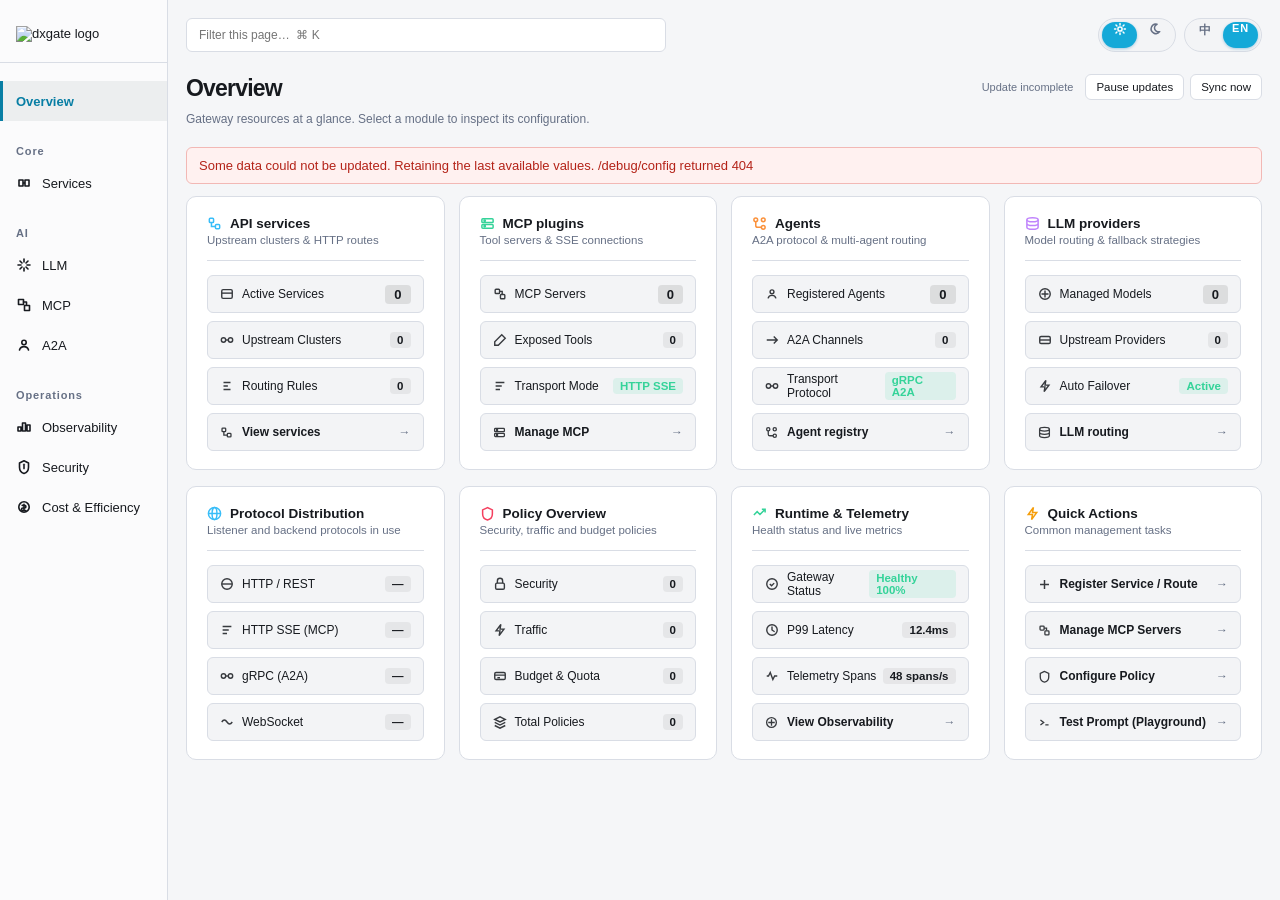
==== ui/ui.html @ 70e85d6b "Refactor the core functional design" ====
<!doctype html>
<html lang="en">
<head>
  <meta charset="utf-8">
  <meta name="viewport" content="width=device-width, initial-scale=1">
  <link rel="icon" href="/assets/dxgate-mark.svg" type="image/svg+xml">
  <title>dxgate</title>
  <script>
    document.documentElement.dataset.theme = localStorage.getItem('dxgate-theme') || 'light';
    document.documentElement.lang = localStorage.getItem('dxgate-lang') || 'en';
  </script>
  <style>
    :root, [data-theme="light"] {
      --ink: #171a1f;
      --muted: #667085;
      --line: #d9dde5;
      --page: #f5f6f8;
      --nav: #fbfbfc;
      --panel: #ffffff;
      --soft: #f3f4f6;
      --active: #eceeef;
      --accent: #111418;
      --input: #ffffff;
      --danger: #b42318;
      --danger-bg: #fff1f0;
      --danger-line: #f2b8b5;
      --radius: 8px;
      color-scheme: light;
    }
    [data-theme="dark"] {
      --ink: #e8eaed;
      --muted: #9aa3b2;
      --line: #2e3440;
      --page: #12151a;
      --nav: #171a1f;
      --panel: #1a1e24;
      --soft: #22262e;
      --active: #262b33;
      --accent: #e8eaed;
      --input: #1a1e24;
      --danger: #f2b8b5;
      --danger-bg: #3a1f1e;
      --danger-line: #6b3330;
      color-scheme: dark;
    }
    * { box-sizing: border-box; }
    html, body {
      margin: 0;
      min-height: 100vh;
      background: var(--page);
      color: var(--ink);
      overflow-x: hidden;
      letter-spacing: 0;
      font-family: ui-sans-serif, "Aptos", "Segoe UI", "PingFang SC", sans-serif;
    }
    button, input, select { font: inherit; color: inherit; }
    select {
      margin-left: 8px;
      padding: 6px 8px;
      border: 1px solid var(--line);
      border-radius: var(--radius);
      background: var(--input);
    }
    .muted { color: var(--muted); font-size: 12px; margin-left: 12px; }
    .shell {
      display: grid;
      grid-template-columns: 192px minmax(0, 1fr);
      min-height: 100vh;
    }
    .nav {
      border-right: 1px solid var(--line);
      background: var(--nav);
      padding: 18px 0;
      position: sticky;
      top: 0;
      height: 100vh;
    }
    .brand {
      display: flex;
      align-items: center;
      justify-content: flex-start;
      padding: 14px 16px 20px;
      border-bottom: 1px solid var(--line);
      margin-bottom: 18px;
    }
    .brand-logo {
      display: block;
      width: 142px;
      max-width: 100%;
      height: auto;
    }
    .nav-group { margin-top: 16px; }
    .nav-label {
      padding: 8px 16px 6px;
      color: var(--muted);
      font-size: 11px;
      font-weight: 650;
      letter-spacing: .08em;
    }
    .nav button {
      width: 100%;
      height: 40px;
      border: 0;
      border-radius: 0;
      background: transparent;
      display: flex;
      align-items: center;
      gap: 10px;
      color: var(--ink);
      cursor: pointer;
      padding: 0 16px;
      margin: 0;
      text-align: left;
      font-size: 13px;
    }
    .nav button:hover { background: var(--soft); }
    .nav button.active {
      background: var(--active);
      font-weight: 650;
      box-shadow: inset 3px 0 0 var(--accent);
    }
    .nav-icon {
      width: 16px;
      height: 16px;
      flex: 0 0 16px;
      stroke: currentColor;
      fill: none;
      stroke-width: 1.6;
      stroke-linecap: round;
      stroke-linejoin: round;
    }
    main { padding: 18px 22px 30px; min-width: 0; }
    .topbar {
      display: flex;
      align-items: center;
      gap: 10px;
      margin-bottom: 16px;
    }
    .search {
      flex: 1;
      min-width: 0;
      height: 36px;
      border: 1px solid var(--line);
      border-radius: 6px;
      background: var(--input);
      padding: 0 12px;
    }
    .search:focus { outline: 2px solid color-mix(in srgb, var(--accent) 25%, transparent); }
    .tools { display: flex; gap: 10px; flex: 0 0 auto; }
    .switch {
      --brand: #14a9d8;
      position: relative;
      display: grid;
      grid-template-columns: 1fr 1fr;
      width: 78px;
      height: 34px;
      padding: 3px;
      border: 1px solid var(--line);
      border-radius: 999px;
      background: var(--soft);
      cursor: pointer;
    }
    .switch:focus-visible { outline: 2px solid var(--brand); outline-offset: 2px; }
    .switch-knob {
      position: absolute;
      top: 3px;
      left: 3px;
      width: calc(50% - 3px);
      height: calc(100% - 6px);
      border-radius: 999px;
      background: var(--brand);
      box-shadow: 0 1px 3px rgba(13, 130, 188, .35);
      transition: transform .22s cubic-bezier(.2, .8, .2, 1);
    }
    .switch[data-on="dark"] .switch-knob,
    .switch[data-on="en"] .switch-knob { transform: translateX(100%); }
    .switch-opt {
      position: relative;
      z-index: 1;
      display: flex;
      align-items: center;
      justify-content: center;
      color: var(--muted);
      font-size: 12px;
      font-weight: 720;
      letter-spacing: .02em;
      user-select: none;
    }
    .switch[data-on="light"] .switch-opt[data-side="light"],
    .switch[data-on="dark"] .switch-opt[data-side="dark"],
    .switch[data-on="zh"] .switch-opt[data-side="zh"],
    .switch[data-on="en"] .switch-opt[data-side="en"] { color: #fff; }
    .switch-opt svg {
      width: 14px;
      height: 14px;
      stroke: currentColor;
      fill: none;
      stroke-width: 1.7;
      stroke-linecap: round;
      stroke-linejoin: round;
    }
    .lang-switch .switch-opt:first-of-type {
      font-family: "Songti SC", "STSong", "Noto Serif SC", serif;
      font-size: 13px;
    }
    .lang-switch .switch-opt:last-of-type {
      font-family: "Avenir Next Condensed", "DIN Alternate", "Arial Narrow", sans-serif;
      font-size: 11px;
      letter-spacing: .08em;
    }
    h1 {
      font-size: 22px;
      margin: 0 0 16px;
      font-weight: 760;
    }
    .grid {
      display: grid;
      grid-template-columns: repeat(4, minmax(140px, 1fr));
      gap: 10px;
    }
    .metric {
      background: var(--panel);
      border: 1px solid var(--line);
      border-radius: var(--radius);
      padding: 13px 14px;
      min-height: 86px;
    }
    .metric span { color: var(--muted); font-size: 12px; }
    .metric strong { display: block; font-size: 27px; margin-top: 8px; }

    /* Overview Dashboard Styles (Unified Enterprise Architecture) */
    .overview-subtitle {
      color: var(--muted);
      font-size: 13px;
      margin: -8px 0 16px 0;
      font-weight: 500;
      letter-spacing: 0.01em;
    }
    .overview-kpi-grid,
    .overview-bottom-grid {
      display: grid;
      grid-template-columns: repeat(4, 1fr);
      gap: 14px;
      margin-bottom: 16px;
      align-items: stretch;
    }
    .ov-kpi-card,
    .ov-panel-card {
      background: var(--panel);
      border: 1px solid var(--line);
      border-radius: 10px;
      padding: 18px 20px;
      display: flex;
      flex-direction: column;
      min-height: 258px;
      height: 100%;
      box-sizing: border-box;
      transition: border-color 0.15s ease;
    }
    .ov-kpi-card:hover,
    .ov-panel-card:hover {
      border-color: rgba(128, 128, 128, 0.35);
    }
    .ov-panel-head {
      margin-bottom: 14px;
      padding-bottom: 12px;
      border-bottom: 1px solid var(--line);
      min-height: 46px;
      display: flex;
      flex-direction: column;
      justify-content: center;
      box-sizing: border-box;
    }
    .ov-panel-title-row {
      display: flex;
      align-items: center;
      gap: 8px;
      font-size: 13.5px;
      font-weight: 700;
      color: var(--ink);
    }
    .ov-panel-title-row .ov-icon {
      flex-shrink: 0;
    }
    .ov-panel-title-row .ov-icon.blue { color: #38bdf8; }
    .ov-panel-title-row .ov-icon.green { color: #34d399; }
    .ov-panel-title-row .ov-icon.orange { color: #fb923c; }
    .ov-panel-title-row .ov-icon.purple { color: #c084fc; }
    .ov-panel-title-row .ov-icon.red { color: #f43f5e; }
    .ov-panel-title-row .ov-icon.yellow { color: #f59e0b; }
    .ov-panel-sub {
      font-size: 11.5px;
      color: var(--muted);
      margin-top: 3px;
      line-height: 1.2;
    }
    .ov-item-list,
    .ov-action-btn-stack {
      display: flex;
      flex-direction: column;
      gap: 8px;
      flex: 1;
      justify-content: flex-start;
    }
    .ov-list-item {
      height: 38px;
      min-height: 38px;
      padding: 0 12px;
      border-radius: 6px;
      background: var(--soft);
      border: 1px solid var(--line);
      display: flex;
      align-items: center;
      justify-content: space-between;
      font-size: 12px;
      box-sizing: border-box;
    }
    .ov-list-item-left {
      display: flex;
      align-items: center;
      gap: 8px;
      color: var(--ink);
      font-weight: 500;
    }
    .ov-list-item-left svg {
      opacity: 0.85;
      flex-shrink: 0;
    }
    .ov-item-badge {
      font-size: 11.5px;
      font-weight: 650;
      color: var(--ink);
      background: rgba(128, 128, 128, 0.12);
      padding: 2px 7px;
      border-radius: 4px;
      font-family: var(--mono);
    }
    .ov-item-badge.highlight {
      font-size: 13px;
      font-weight: 750;
      background: rgba(128, 128, 128, 0.2);
      padding: 2px 9px;
    }
    .ov-item-badge.success {
      color: #34d399;
      background: rgba(52, 211, 153, 0.12);
    }
    .ov-action-btn {
      height: 38px;
      min-height: 38px;
      padding: 0 12px;
      border-radius: 6px;
      background: var(--soft);
      border: 1px solid var(--line);
      display: flex;
      align-items: center;
      justify-content: space-between;
      color: var(--ink);
      font-size: 12px;
      font-weight: 550;
      cursor: pointer;
      transition: all 0.15s ease;
      text-align: left;
      width: 100%;
      box-sizing: border-box;
    }
    .ov-action-btn:hover {
      background: var(--nav);
      border-color: rgba(128, 128, 128, 0.35);
    }
    .ov-action-btn-left {
      display: flex;
      align-items: center;
      gap: 9px;
    }
    .ov-action-btn svg {
      flex-shrink: 0;
      opacity: 0.85;
    }
    .ov-action-btn .ov-arrow {
      color: var(--muted);
      transition: transform 0.15s ease, color 0.15s ease;
    }
    .ov-action-btn:hover .ov-arrow {
      color: var(--ink);
      transform: translateX(2px);
    }
    .panel {
      margin-top: 12px;
      overflow: hidden;
      background: var(--panel);
      border: 1px solid var(--line);
      border-radius: var(--radius);
    }
    .panel-head {
      padding: 10px 12px;
      color: var(--muted);
      font-size: 12px;
      font-weight: 680;
      border-bottom: 1px solid var(--line);
      background: var(--nav);
    }
    .panel-head.flame-head {
      display: flex;
      justify-content: space-between;
      align-items: center;
      background: #111418;
      color: #9aa3b2;
    }
    .flame-last {
      color: #ffd36a;
      font-variant-numeric: tabular-nums;
      font-weight: 680;
    }
    .flame-wrap {
      height: 280px;
      background: #0b0d10;
    }
    .flame-wrap svg { width: 100%; height: 280px; display: block; }
    .table-wrap { overflow: auto; }
    table { border-collapse: collapse; width: 100%; min-width: 640px; }
    th, td { border-bottom: 1px solid var(--line); padding: 10px 12px; text-align: left; vertical-align: middle; }
    .col-mode { text-align: center; width: 120px; white-space: nowrap; }
    .col-mode .levels { display: inline-flex; justify-content: center; align-items: center; gap: 6px; }
    th { color: var(--muted); font-size: 12px; font-weight: 680; background: var(--nav); }
    td { font-size: 13px; }
    .muted { color: var(--muted); }
    .error {
      color: var(--danger);
      background: var(--danger-bg);
      border: 1px solid var(--danger-line);
      padding: 10px 12px;
      border-radius: 6px;
      margin: 0 0 12px;
    }
    .cell-select {
      width: 100%;
      min-width: 200px;
      height: 32px;
      border: 1px solid var(--line);
      border-radius: 6px;
      background: var(--input);
      padding: 0 8px;
    }
    .level {
      display: inline-flex;
      align-items: center;
      height: 22px;
      padding: 0 8px;
      margin: 0;
      border-radius: 999px;
      font-size: 12px;
      font-weight: 650;
      border: 1px solid var(--line);
    }
    .level.tls { color: #0d82bc; border-color: #8ed3ea; background: #e6f8fc; }
    .level.mtls { color: #063f37; border-color: #bfd5ce; background: #e4ebe9; }
    [data-theme="dark"] .level.tls { color: #8ed3ea; background: #12313b; border-color: #1f5a6c; }
    [data-theme="dark"] .level.mtls { color: #b7d4cc; background: #1c2d29; border-color: #3d5c54; }
    .hidden { display: none !important; }
    @media (max-width: 980px) {
      .shell { grid-template-columns: 1fr; }
      .nav { position: static; height: auto; border-right: 0; border-bottom: 1px solid var(--line); }
      .grid { grid-template-columns: repeat(2, 1fr); }
    }
    @media (max-width: 560px) {
      main { padding: 14px; }
      .topbar { flex-wrap: wrap; }
      .search { flex: 1 1 100%; }
      .grid { grid-template-columns: 1fr; }
    }

    /* LLM Traffic Management */
    .llm-header-bar {
      display: flex;
      justify-content: space-between;
      align-items: center;
      flex-wrap: wrap;
      gap: 12px;
      margin-bottom: 14px;
    }
    .llm-header-title {
      display: flex;
      align-items: center;
      gap: 10px;
      flex-wrap: wrap;
    }
    .llm-title-text {
      font-size: 20px;
      font-weight: 760;
      letter-spacing: -0.01em;
    }
    .llm-route-badge {
      display: inline-flex;
      align-items: center;
      gap: 6px;
      background: var(--soft);
      border: 1px solid var(--line);
      border-radius: 6px;
      padding: 2px 8px;
      font-size: 12px;
      font-weight: 600;
    }
    .llm-select {
      height: 26px;
      margin-left: 2px;
      padding: 2px 8px;
      border: 1px solid var(--line);
      border-radius: 4px;
      background: var(--input);
      font-size: 12px;
      font-weight: 600;
      color: var(--ink);
    }
    .llm-chip {
      display: inline-flex;
      align-items: center;
      gap: 5px;
      padding: 3px 9px;
      border-radius: 6px;
      font-size: 11.5px;
      font-weight: 600;
      border: 1px solid var(--line);
      background: var(--soft);
      color: var(--muted);
    }
    .sync-badge {
      display: inline-flex;
      align-items: center;
      gap: 6px;
      font-size: 12px;
      font-weight: 650;
      color: #10b981;
      padding: 4px 10px;
      border-radius: 999px;
      background: rgba(16, 185, 129, 0.1);
      border: 1px solid rgba(16, 185, 129, 0.25);
    }
    .sync-badge .dot {
      width: 7px;
      height: 7px;
      border-radius: 50%;
      background: #10b981;
      box-shadow: 0 0 8px #10b981;
    }
    .llm-metrics-grid {
      display: grid;
      grid-template-columns: repeat(5, minmax(0, 1fr));
      gap: 10px;
      margin-bottom: 14px;
    }
    .llm-card {
      background: var(--panel);
      border: 1px solid var(--line);
      border-radius: var(--radius);
      padding: 12px 14px;
      position: relative;
      overflow: hidden;
    }
    .metric-card-head {
      display: flex;
      align-items: center;
      justify-content: space-between;
      margin-bottom: 8px;
    }
    .metric-label {
      color: var(--muted);
      font-size: 12px;
      font-weight: 650;
      display: flex;
      align-items: center;
      gap: 4px;
    }
    .info-bubble {
      font-size: 11px;
      opacity: 0.65;
      cursor: help;
    }
    .metric-trend {
      font-size: 11px;
      font-weight: 700;
      padding: 2px 6px;
      border-radius: 4px;
      white-space: nowrap;
    }
    .metric-trend.up {
      color: #10b981;
      background: rgba(16, 185, 129, 0.12);
    }
    .metric-trend.down {
      color: #38bdf8;
      background: rgba(56, 189, 248, 0.12);
    }
    .metric-card-body {
      display: flex;
      align-items: flex-end;
      justify-content: space-between;
      gap: 8px;
    }
    .metric-value-wrap {
      flex: 1;
      min-width: 0;
    }
    .llm-metric-num {
      display: block;
      font-size: 24px;
      font-weight: 800;
      line-height: 1.1;
      font-family: ui-monospace, SFMono-Regular, Menlo, monospace;
      letter-spacing: -0.02em;
    }
    .metric-subtext {
      display: block;
      font-size: 11px;
      color: var(--muted);
      margin-top: 5px;
      white-space: nowrap;
      overflow: hidden;
      text-overflow: ellipsis;
    }
    .metric-sparkline {
      width: 72px;
      height: 28px;
      flex: 0 0 72px;
    }
    .sparkline-svg {
      width: 100%;
      height: 100%;
      display: block;
    }

    /* Live Request Path + Drawer */
    .llm-main-layout {
      display: grid;
      grid-template-columns: 1fr 340px;
      gap: 12px;
      margin-bottom: 14px;
      align-items: start;
      transition: all 0.25s ease;
    }
    .llm-main-layout.drawer-collapsed {
      grid-template-columns: 1fr;
    }
    .llm-main-layout.drawer-collapsed .llm-detail-drawer {
      display: none;
    }
    .llm-flow-container {
      background: var(--panel);
      border: 1px solid var(--line);
      border-radius: var(--radius);
      padding: 14px 16px;
      overflow: hidden;
    }
    .flow-header {
      display: flex;
      align-items: center;
      justify-content: space-between;
      margin-bottom: 14px;
      padding-bottom: 10px;
      border-bottom: 1px solid var(--line);
    }
    .flow-title {
      font-size: 12px;
      font-weight: 750;
      letter-spacing: 0.06em;
      color: #38bdf8;
      text-transform: uppercase;
    }
    .llm-flow-diagram {
      display: flex;
      align-items: stretch;
      gap: 8px;
      overflow-x: auto;
      padding: 4px 0 12px;
    }
    .flow-card {
      flex: 1 1 0;
      min-width: 165px;
      background: var(--soft);
      border: 1px solid var(--line);
      border-radius: 8px;
      padding: 10px 12px;
      display: flex;
      flex-direction: column;
      font-size: 12px;
      position: relative;
    }
    .flow-card-head {
      display: flex;
      align-items: center;
      gap: 6px;
      font-weight: 750;
      font-size: 12px;
      letter-spacing: 0.04em;
      padding-bottom: 8px;
      margin-bottom: 8px;
      border-bottom: 1px solid var(--line);
      color: var(--ink);
    }
    .flow-icon {
      width: 14px;
      height: 14px;
      stroke: currentColor;
      fill: none;
      stroke-width: 1.7;
      stroke-linecap: round;
      stroke-linejoin: round;
    }
    .flow-card-body {
      display: flex;
      flex-direction: column;
      gap: 6px;
      flex: 1;
    }
    .kv-row {
      display: flex;
      justify-content: space-between;
      align-items: center;
      gap: 6px;
      font-size: 11px;
    }
    .kv-row .k {
      color: var(--muted);
      white-space: nowrap;
    }
    .kv-row .v {
      font-weight: 600;
      text-align: right;
      overflow: hidden;
      text-overflow: ellipsis;
      white-space: nowrap;
    }
    .kv-row .v.code {
      font-family: ui-monospace, SFMono-Regular, Menlo, monospace;
      font-size: 10.5px;
    }
    .v.pass, .chk {
      color: #10b981;
      font-weight: 700;
    }
    .flow-arrow {
      display: flex;
      flex-direction: column;
      align-items: center;
      justify-content: center;
      min-width: 52px;
      flex: 0 0 52px;
      color: var(--muted);
      gap: 4px;
    }
    .flow-reqs-badge {
      font-size: 9.5px;
      font-weight: 700;
      color: var(--muted);
      background: var(--panel);
      border: 1px solid var(--line);
      padding: 1px 5px;
      border-radius: 4px;
      white-space: nowrap;
    }
    .arrow-svg {
      width: 32px;
      height: 14px;
    }
    .policy-checks {
      display: flex;
      flex-direction: column;
      gap: 4px;
      margin-bottom: 8px;
    }
    .check-item {
      display: flex;
      align-items: center;
      gap: 5px;
      font-size: 11px;
    }
    .check-item .k { color: var(--ink); flex: 1; }
    .policy-strategy-box {
      border-top: 1px dashed var(--line);
      padding-top: 6px;
      margin-top: 4px;
    }
    .strategy-title, .fallback-title {
      font-size: 10.5px;
      font-weight: 700;
      color: var(--muted);
      margin-bottom: 4px;
      display: flex;
      justify-content: space-between;
      align-items: center;
    }
    .badge-tag {
      font-size: 9px;
      padding: 1px 5px;
      border-radius: 3px;
      background: rgba(56, 189, 248, 0.15);
      color: #38bdf8;
      font-weight: 700;
    }
    .strategy-list {
      display: flex;
      flex-direction: column;
      gap: 3px;
    }
    .strat-item {
      display: flex;
      align-items: center;
      gap: 5px;
      font-size: 10.5px;
    }
    .strat-item .name { flex: 1; overflow: hidden; text-overflow: ellipsis; white-space: nowrap; }
    .strat-item .pct { font-weight: 700; font-family: ui-monospace, monospace; }
    .dot-blue { width: 6px; height: 6px; border-radius: 50%; background: #38bdf8; }
    .dot-cyan { width: 6px; height: 6px; border-radius: 50%; background: #14b8a6; }
    .dot-amber { width: 6px; height: 6px; border-radius: 50%; background: #f59e0b; }
    .dot-purple { width: 6px; height: 6px; border-radius: 50%; background: #a855f7; }
    .fallback-box {
      border-top: 1px dashed var(--line);
      padding-top: 6px;
      margin-top: 6px;
    }
    .fallback-list {
      font-size: 10.5px;
      color: var(--muted);
      line-height: 1.4;
      font-family: ui-monospace, monospace;
    }
    .flow-providers-column {
      flex: 1.3 1 0;
      min-width: 215px;
      display: flex;
      flex-direction: column;
      gap: 8px;
    }
    .provider-subcard {
      background: var(--panel);
      border: 1px solid var(--line);
      border-radius: 6px;
      padding: 8px 10px;
      cursor: pointer;
      transition: border-color 0.15s, transform 0.1s;
    }
    .provider-subcard:hover {
      border-color: #38bdf8;
      transform: translateY(-1px);
    }
    .provider-subcard.active {
      border-color: #38bdf8;
      box-shadow: 0 0 0 1px #38bdf8;
    }
    .psc-top {
      display: flex;
      justify-content: space-between;
      align-items: center;
      margin-bottom: 4px;
    }
    .psc-vendor {
      font-size: 11px;
      font-weight: 650;
      color: var(--muted);
    }
    .weight-tag {
      font-size: 10px;
      font-weight: 750;
      padding: 1px 6px;
      border-radius: 4px;
      background: rgba(56, 189, 248, 0.15);
      color: #38bdf8;
      font-family: ui-monospace, monospace;
    }
    .priority-tag {
      font-size: 10px;
      font-weight: 750;
      padding: 1px 5px;
      border-radius: 4px;
      background: rgba(168, 85, 247, 0.15);
      color: #c084fc;
      font-family: ui-monospace, monospace;
      margin-left: 4px;
    }
    .type-badge {
      font-size: 10px;
      font-weight: 700;
      padding: 1px 6px;
      border-radius: 4px;
      font-family: ui-monospace, monospace;
      margin-right: 4px;
      display: inline-block;
    }
    .type-badge.self-hosted {
      background: rgba(34, 197, 94, 0.15);
      color: #22c55e;
    }
    .type-badge.subscription {
      background: rgba(59, 130, 246, 0.15);
      color: #3b82f6;
    }
    .type-badge.api-key {
      background: rgba(245, 158, 11, 0.15);
      color: #f59e0b;
    }
    .llm-pools-container, .mcp-pools-container {
      display: flex;
      flex-direction: column;
      gap: 16px;
      margin-top: 18px;
      margin-bottom: 20px;
    }
    .mcp-pool-card {
      border: 1px solid var(--line);
      background: var(--panel);
      border-radius: var(--radius);
      overflow: hidden;
      box-shadow: 0 1px 3px rgba(0,0,0,0.03);
    }
    .mcp-pool-header {
      display: flex;
      justify-content: space-between;
      align-items: center;
      padding: 10px 16px;
      background: var(--soft);
      border-bottom: 1px solid var(--line);
      font-weight: 700;
      font-size: 13px;
    }
    .mcp-pool-header .pool-title-wrap {
      display: flex;
      align-items: center;
      gap: 8px;
    }
    .tool-filter-btn {
      padding: 3px 9px;
      font-size: 11px;
      border-radius: 4px;
      border: 1px solid var(--line);
      background: var(--panel);
      cursor: pointer;
      color: var(--muted);
      font-weight: 600;
    }
    .tool-filter-btn:hover {
      background: var(--active);
      color: var(--ink);
    }
    .tool-filter-btn.active {
      background: var(--active);
      color: var(--ink);
      border-color: rgba(56, 189, 248, 0.5);
    }
    /* MCP Gateway & Federated Target Styles */
    .mcp-section-container {
      display: flex;
      flex-direction: column;
      gap: 16px;
    }
    .mcp-summary-bar {
      background: var(--panel);
      border: 1px solid var(--line);
      border-radius: var(--radius);
      padding: 12px 16px;
      display: flex;
      align-items: center;
      justify-content: space-between;
      flex-wrap: wrap;
      gap: 12px;
    }
    .mcp-summary-items {
      display: flex;
      align-items: center;
      gap: 20px;
      flex-wrap: wrap;
      font-size: 12px;
    }
    .mcp-summary-item {
      display: flex;
      align-items: center;
      gap: 6px;
    }
    .mcp-summary-item .k {
      color: var(--muted);
      font-weight: 550;
    }
    .mcp-summary-item .v {
      color: var(--ink);
      font-weight: 650;
    }
    .mcp-split-layout {
      display: grid;
      grid-template-columns: minmax(0, 1.4fr) minmax(0, 1.05fr);
      gap: 14px;
      align-items: start;
    }
    @media (max-width: 1100px) {
      .mcp-split-layout {
        grid-template-columns: 1fr;
      }
    }
    .mcp-inspector-card {
      background: var(--panel);
      border: 1px solid var(--line);
      border-radius: var(--radius);
      padding: 16px;
      display: flex;
      flex-direction: column;
      gap: 12px;
      box-shadow: 0 1px 3px rgba(0,0,0,0.03);
    }
    .mcp-inspector-head {
      display: flex;
      justify-content: space-between;
      align-items: center;
      padding-bottom: 10px;
      border-bottom: 1px solid var(--line);
    }
    .mcp-kv-list {
      display: grid;
      grid-template-columns: 120px 1fr;
      gap: 8px 12px;
      font-size: 12px;
    }
    .mcp-kv-list .k {
      color: var(--muted);
      font-weight: 550;
    }
    .mcp-kv-list .v {
      color: var(--ink);
      word-break: break-all;
    }
    .mcp-cap-tabs {
      display: flex;
      gap: 4px;
      align-items: center;
    }

    /* A2A Modern Mesh & Task Graph Styles */
    .a2a-section-container {
      display: flex;
      flex-direction: column;
      gap: 16px;
    }
    .a2a-split-layout {
      display: grid;
      grid-template-columns: minmax(0, 1.4fr) minmax(0, 1.05fr);
      gap: 14px;
      align-items: start;
    }
    @media (max-width: 1100px) {
      .a2a-split-layout {
        grid-template-columns: 1fr;
      }
    }
    .a2a-filter-bar {
      display: flex;
      flex-wrap: wrap;
      gap: 8px;
      align-items: center;
      margin-bottom: 12px;
    }
    .a2a-role-badge {
      display: inline-flex;
      align-items: center;
      padding: 2px 7px;
      border-radius: 4px;
      font-size: 11px;
      font-weight: 650;
      letter-spacing: 0.02em;
    }
    .a2a-role-badge.orchestrator {
      background: rgba(56, 189, 248, 0.12);
      color: #0284c7;
      border: 1px solid rgba(56, 189, 248, 0.3);
    }
    .a2a-role-badge.worker {
      background: rgba(16, 185, 129, 0.12);
      color: #059669;
      border: 1px solid rgba(16, 185, 129, 0.3);
    }
    .a2a-role-badge.reviewer {
      background: rgba(245, 158, 11, 0.12);
      color: #d97706;
      border: 1px solid rgba(245, 158, 11, 0.3);
    }
    .a2a-inspector-card {
      background: var(--panel);
      border: 1px solid var(--line);
      border-radius: var(--radius);
      padding: 16px;
      display: flex;
      flex-direction: column;
      gap: 12px;
      box-shadow: 0 1px 3px rgba(0,0,0,0.03);
    }
    .a2a-inspector-head {
      display: flex;
      justify-content: space-between;
      align-items: center;
      padding-bottom: 10px;
      border-bottom: 1px solid var(--line);
    }
    .a2a-kv-list {
      display: grid;
      grid-template-columns: 110px 1fr;
      gap: 8px 12px;
      font-size: 12px;
    }
    .a2a-kv-list .k {
      color: var(--muted);
      font-weight: 550;
    }
    .a2a-kv-list .v {
      color: var(--ink);
      word-break: break-all;
    }
    .a2a-caps-wrap {
      display: flex;
      flex-wrap: wrap;
      gap: 4px;
    }
    .a2a-delegation-tree {
      background: var(--soft);
      border: 1px solid var(--line);
      border-radius: 6px;
      padding: 10px 12px;
      font-family: ui-monospace, SFMono-Regular, Menlo, Monaco, Consolas, monospace;
      font-size: 11.5px;
      line-height: 1.6;
      max-height: 180px;
      overflow-y: auto;
    }
    .a2a-tree-node {
      padding: 3px 6px;
      border-radius: 4px;
      display: flex;
      align-items: center;
      gap: 6px;
      margin: 2px 0;
    }
    .a2a-tree-node.active-node {
      background: rgba(56, 189, 248, 0.15);
      font-weight: 700;
      color: var(--ink);
      border-left: 3px solid #0284c7;
    }
    .a2a-tree-node .node-tag {
      font-size: 10px;
      padding: 1px 5px;
      border-radius: 3px;
    }

    /* LLM Provider Tabs & CLIProxyAPI Dynamic Quota Window System */
    .llm-provider-tabs-wrapper {
      margin-bottom: 20px;
    }
    .llm-provider-tabs {
      display: flex;
      gap: 8px;
      overflow-x: auto;
      padding: 4px 0 12px 0;
      margin-bottom: 12px;
      border-bottom: 1px solid var(--line);
    }
    .llm-provider-tab {
      display: inline-flex;
      align-items: center;
      gap: 6px;
      padding: 6px 14px;
      border-radius: 999px;
      border: 1px solid var(--line);
      background: var(--panel);
      color: var(--muted);
      font-size: 12px;
      font-weight: 600;
      cursor: pointer;
      white-space: nowrap;
      transition: all 0.15s ease;
    }
    .llm-provider-tab:hover {
      background: var(--soft);
      color: var(--ink);
      border-color: var(--line);
    }
    .llm-provider-tab.active {
      background: var(--ink);
      color: #ffffff;
      border-color: var(--ink);
    }
    .llm-provider-tab .tab-badge {
      display: inline-flex;
      align-items: center;
      justify-content: center;
      font-size: 10.5px;
      font-weight: 700;
      padding: 1px 6px;
      border-radius: 999px;
      background: rgba(0, 0, 0, 0.08);
      color: inherit;
    }
    .llm-provider-tab.active .tab-badge {
      background: rgba(255, 255, 255, 0.25);
      color: #ffffff;
    }

    .llm-provider-summary {
      display: flex;
      justify-content: space-between;
      align-items: center;
      padding: 12px 18px;
      background: var(--panel);
      border: 1px solid var(--line);
      border-radius: var(--radius);
      margin-bottom: 16px;
      gap: 16px;
      flex-wrap: wrap;
    }
    .llm-provider-summary-left {
      display: flex;
      flex-direction: column;
      gap: 4px;
    }
    .llm-provider-summary-title {
      font-size: 13.5px;
      font-weight: 700;
      color: var(--ink);
      display: flex;
      align-items: center;
      gap: 8px;
    }
    .llm-provider-summary-desc {
      font-size: 11.5px;
      color: var(--muted);
      line-height: 1.4;
    }
    .llm-provider-summary-right {
      display: flex;
      align-items: center;
      gap: 10px;
    }
    .summary-chip {
      display: inline-flex;
      align-items: center;
      gap: 5px;
      font-size: 11px;
      padding: 3px 9px;
      border-radius: 999px;
      border: 1px solid var(--line);
      background: var(--soft);
      color: var(--ink);
      font-weight: 600;
    }

    .llm-accounts-grid {
      display: grid;
      grid-template-columns: repeat(auto-fill, minmax(360px, 1fr));
      gap: 16px;
      margin-bottom: 24px;
    }
    .llm-account-card {
      border: 1px solid var(--line);
      background: var(--panel);
      border-radius: var(--radius);
      box-shadow: 0 1px 3px rgba(0,0,0,0.03);
      display: flex;
      flex-direction: column;
      overflow: hidden;
      transition: box-shadow 0.15s ease, border-color 0.15s ease;
    }
    .llm-account-card:hover {
      box-shadow: 0 4px 12px rgba(0,0,0,0.06);
      border-color: rgba(56, 189, 248, 0.4);
    }
    .llm-account-header {
      padding: 12px 16px;
      background: var(--soft);
      border-bottom: 1px solid var(--line);
      display: flex;
      flex-direction: column;
      gap: 6px;
    }
    .llm-account-header-top {
      display: flex;
      justify-content: space-between;
      align-items: center;
    }
    .llm-account-name-group {
      display: flex;
      align-items: center;
      gap: 8px;
      font-weight: 700;
      font-size: 13.5px;
      color: var(--ink);
    }
    .llm-account-header-sub {
      display: flex;
      justify-content: space-between;
      align-items: center;
      font-size: 11.5px;
      color: var(--muted);
    }
    .llm-account-body {
      padding: 14px 16px;
      display: flex;
      flex-direction: column;
      gap: 12px;
      flex: 1;
    }
    .quota-window-section {
      display: flex;
      flex-direction: column;
      gap: 10px;
    }
    .quota-window-item {
      display: flex;
      flex-direction: column;
      gap: 4px;
    }
    .quota-window-label-row {
      display: flex;
      justify-content: space-between;
      align-items: center;
      font-size: 11.5px;
      font-weight: 600;
      color: var(--ink);
    }
    .quota-bar-wrap {
      width: 100%;
      height: 7px;
      background: rgba(0, 0, 0, 0.06);
      border-radius: 999px;
      overflow: hidden;
      position: relative;
    }
    .quota-bar-fill {
      height: 100%;
      border-radius: 999px;
      transition: width 0.3s ease;
    }
    .quota-bar-fill.normal { background: #10b981; }
    .quota-bar-fill.warning { background: #f59e0b; }
    .quota-bar-fill.danger { background: #ef4444; }

    .quota-window-meta {
      display: flex;
      justify-content: space-between;
      align-items: center;
      font-size: 10.5px;
      color: var(--muted);
      font-family: ui-monospace, monospace;
    }
    .reset-cards-box {
      display: flex;
      justify-content: space-between;
      align-items: center;
      padding: 8px 12px;
      background: rgba(56, 189, 248, 0.08);
      border: 1px solid rgba(56, 189, 248, 0.2);
      border-radius: 6px;
      font-size: 11.5px;
      color: var(--ink);
    }
    .reset-cards-count {
      font-weight: 700;
      color: #0284c7;
      font-family: ui-monospace, monospace;
    }
    .quota-unsupported-banner {
      padding: 12px 14px;
      background: rgba(245, 158, 11, 0.08);
      border: 1px dashed rgba(245, 158, 11, 0.4);
      border-radius: 6px;
      display: flex;
      flex-direction: column;
      gap: 4px;
    }
    .unsupported-title {
      font-size: 12px;
      font-weight: 700;
      color: #b45309;
    }
    .unsupported-desc {
      font-size: 11px;
      color: var(--muted);
      line-height: 1.4;
    }
    .llm-stat-row {
      display: flex;
      justify-content: space-between;
      align-items: center;
      font-size: 11.5px;
      padding: 3px 0;
      border-bottom: 1px dashed rgba(0, 0, 0, 0.05);
    }
    .llm-stat-row:last-child {
      border-bottom: none;
    }
    .llm-stat-k {
      color: var(--muted);
    }
    .llm-stat-v {
      font-weight: 600;
      color: var(--ink);
    }
    .llm-account-footer {
      padding: 10px 16px;
      background: var(--soft);
      border-top: 1px solid var(--line);
      display: flex;
      justify-content: space-between;
      align-items: center;
      font-size: 11px;
    }
    .llm-observed-at {
      color: var(--muted);
      font-size: 10.5px;
    }
    .llm-account-actions {
      display: flex;
      gap: 6px;
    }
    .type-badge {
      font-size: 10px;
      font-weight: 700;
      padding: 2px 7px;
      border-radius: 4px;
      text-transform: uppercase;
      font-family: ui-monospace, monospace;
    }
    .type-badge.subscription {
      background: rgba(99, 102, 241, 0.12);
      color: #6366f1;
    }
    .type-badge.api-key {
      background: rgba(14, 165, 233, 0.12);
      color: #0284c7;
    }
    .type-badge.self-hosted {
      background: rgba(16, 185, 129, 0.12);
      color: #10b981;
    }
    .priority-tag {
      font-size: 10px;
      font-weight: 700;
      padding: 1px 5px;
      border-radius: 3px;
      background: rgba(0, 0, 0, 0.08);
      color: var(--ink);
      font-family: ui-monospace, monospace;
    }
    .pool-action-btn {
      padding: 3px 8px;
      font-size: 11px;
      border-radius: 4px;
      border: 1px solid var(--line);
      background: var(--panel);
      cursor: pointer;
      margin-right: 4px;
      font-weight: 600;
      color: var(--ink);
    }
    .pool-action-btn:hover {
      background: var(--active);
    }
    .pool-action-btn.action-test:hover {
      background: rgba(56, 189, 248, 0.15);
      color: #38bdf8;
      border-color: rgba(56, 189, 248, 0.4);
    }
    .pool-action-btn.action-enable:hover {
      background: rgba(16, 185, 129, 0.15);
      color: #10b981;
      border-color: rgba(16, 185, 129, 0.4);
    }
    .pool-action-btn.action-stop:hover {
      background: rgba(239, 68, 68, 0.15);
      color: #ef4444;
      border-color: rgba(239, 68, 68, 0.4);
    }
    .status-pill.down {
      background: rgba(239, 68, 68, 0.12);
      color: #ef4444;
    }
    .status-pill {
      display: inline-flex;
      align-items: center;
      justify-content: center;
      font-size: 11px;
      font-weight: 600;
      padding: 2px 10px;
      border-radius: 999px;
      line-height: 1.4;
    }
    .status-pill.healthy { background: rgba(16, 185, 129, 0.12); color: #10b981; }
    .status-pill.cooling { background: rgba(245, 158, 11, 0.15); color: #f59e0b; }
    .status-pill.standby { background: rgba(99, 102, 241, 0.12); color: #6366f1; }
    .psc-model {
      font-size: 13px;
      font-weight: 750;
      color: var(--ink);
      margin-bottom: 6px;
      font-family: ui-monospace, monospace;
    }
    .psc-bottom {
      display: flex;
      justify-content: space-between;
      align-items: center;
      font-size: 10.5px;
    }
    .status-badge {
      font-size: 10px;
      font-weight: 700;
      padding: 1px 6px;
      border-radius: 999px;
    }
    .status-badge.healthy {
      color: #10b981;
      background: rgba(16, 185, 129, 0.12);
    }
    .status-badge.degraded {
      color: #f59e0b;
      background: rgba(245, 158, 11, 0.15);
    }
    .status-badge.throttled {
      color: #ef4444;
      background: rgba(239, 68, 68, 0.15);
    }
    .psc-lat {
      color: var(--muted);
      font-family: ui-monospace, monospace;
    }
    .flow-fallback-chain {
      border: 1px dashed rgba(168, 85, 247, 0.4);
      background: rgba(168, 85, 247, 0.04);
    }
    .fallback-chain-head {
      color: #c084fc;
      border-bottom: 1px dashed rgba(168, 85, 247, 0.3);
    }
    .fallback-chain-body {
      display: flex;
      flex-direction: column;
      gap: 5px;
    }
    .chain-row {
      display: flex;
      align-items: center;
      gap: 6px;
      font-size: 11px;
      font-family: ui-monospace, monospace;
    }
    .chain-num {
      width: 16px;
      height: 16px;
      border-radius: 4px;
      background: rgba(168, 85, 247, 0.2);
      color: #c084fc;
      display: inline-flex;
      align-items: center;
      justify-content: center;
      font-size: 10px;
      font-weight: 750;
    }

    /* Request Detail Drawer */
    .llm-detail-drawer {
      background: var(--panel);
      border: 1px solid var(--line);
      border-radius: var(--radius);
      overflow: hidden;
      display: flex;
      flex-direction: column;
      max-height: 580px;
    }
    .drawer-header {
      padding: 10px 14px;
      border-bottom: 1px solid var(--line);
      background: var(--nav);
      display: flex;
      justify-content: space-between;
      align-items: center;
    }
    .drawer-title {
      font-size: 12px;
      font-weight: 750;
      letter-spacing: 0.05em;
      color: var(--ink);
    }
    .drawer-close-btn {
      background: transparent;
      border: 0;
      color: var(--muted);
      cursor: pointer;
      font-size: 14px;
      padding: 2px 6px;
      border-radius: 4px;
    }
    .drawer-close-btn:hover {
      background: var(--soft);
      color: var(--ink);
    }
    .drawer-scroll {
      padding: 12px 14px;
      overflow-y: auto;
      display: flex;
      flex-direction: column;
      gap: 10px;
    }
    .drawer-status-bar {
      display: flex;
      justify-content: space-between;
      align-items: center;
      gap: 8px;
    }
    .status-tag-pill {
      font-size: 11px;
      font-weight: 750;
      padding: 2px 8px;
      border-radius: 999px;
    }
    .status-tag-pill.completed {
      background: rgba(16, 185, 129, 0.15);
      color: #10b981;
    }
    .drawer-timestamp {
      font-size: 11px;
      color: var(--muted);
    }
    .drawer-meta-section, .drawer-block {
      border-top: 1px solid var(--line);
      padding-top: 8px;
      display: flex;
      flex-direction: column;
      gap: 4px;
    }
    .drawer-block-title {
      font-size: 10.5px;
      font-weight: 750;
      color: var(--muted);
      letter-spacing: 0.04em;
      margin-bottom: 2px;
    }
    .rd-row {
      display: flex;
      justify-content: space-between;
      align-items: center;
      font-size: 11.5px;
    }
    .rd-row .k {
      color: var(--muted);
    }
    .rd-row .v {
      font-weight: 600;
      text-align: right;
    }
    .rd-row .v.code {
      font-family: ui-monospace, monospace;
      font-size: 10.5px;
    }
    .rd-row .v.bold {
      font-weight: 750;
    }
    .drawer-footer-link {
      border-top: 1px solid var(--line);
      padding-top: 8px;
      text-align: right;
    }
    .traces-btn {
      background: transparent;
      border: 0;
      color: #38bdf8;
      font-size: 12px;
      font-weight: 650;
      cursor: pointer;
      display: inline-flex;
      align-items: center;
      gap: 4px;
      padding: 0;
    }
    .traces-btn:hover {
      text-decoration: underline;
    }

    /* Models Table */
    .llm-models-panel {
      margin-top: 14px;
      margin-bottom: 14px;
    }
    .models-panel-head {
      display: flex;
      justify-content: space-between;
      align-items: center;
      padding: 10px 14px;
      border-bottom: 1px solid var(--line);
      background: var(--nav);
    }
    .models-head-left {
      display: flex;
      align-items: center;
      gap: 10px;
    }
    .models-title {
      font-size: 12px;
      font-weight: 750;
      letter-spacing: 0.04em;
      color: var(--ink);
    }
    .btn-flow-dropdown {
      display: inline-flex;
      align-items: center;
      gap: 7px;
      height: 28px;
      padding: 0 10px;
      border: 1px solid var(--line);
      border-radius: 6px;
      background: var(--panel);
      color: var(--ink);
      font-size: 11.5px;
      font-weight: 650;
      cursor: pointer;
      transition: all 0.15s ease;
    }
    .btn-flow-dropdown:hover {
      border-color: #38bdf8;
      color: #0284c7;
      background: var(--soft);
    }
    .btn-flow-dropdown.active {
      background: rgba(56, 189, 248, 0.12);
      border-color: #38bdf8;
      color: #0284c7;
    }
    [data-theme="dark"] .btn-flow-dropdown.active {
      background: rgba(56, 189, 248, 0.16);
      border-color: #38bdf8;
      color: #38bdf8;
    }
    .dropdown-chevron {
      font-size: 9px;
      display: inline-block;
      transition: transform 0.2s ease;
    }
    .btn-flow-dropdown.active .dropdown-chevron {
      transform: rotate(180deg);
    }
    .llm-flow-dropdown-wrap {
      padding: 12px 14px 4px;
      background: var(--page);
      border-bottom: 1px solid var(--line);
      transition: all 0.2s ease;
    }
    .llm-flow-dropdown-wrap.hidden {
      display: none;
    }
    .llm-flow-dropdown-wrap .llm-main-layout {
      margin-bottom: 8px;
    }
    .llm-rich-table tbody tr {
      cursor: pointer;
      transition: background 0.12s;
    }
    .llm-rich-table tbody tr:hover {
      background: var(--soft);
    }
    .llm-rich-table td {
      font-variant-numeric: tabular-nums;
    }
    .table-pagination-bar {
      display: flex;
      justify-content: space-between;
      align-items: center;
      padding: 8px 14px;
      border-top: 1px solid var(--line);
      background: var(--nav);
      font-size: 12px;
      color: var(--muted);
    }
    .pg-controls {
      display: flex;
      gap: 4px;
    }
    .pg-btn {
      min-width: 24px;
      height: 24px;
      border: 1px solid var(--line);
      border-radius: 4px;
      background: var(--panel);
      display: inline-flex;
      align-items: center;
      justify-content: center;
      font-size: 12px;
      cursor: pointer;
    }
    .pg-btn.active {
      background: var(--accent);
      color: var(--page);
      font-weight: 700;
    }

    /* Bottom Row: Alerts */
    .llm-bottom-grid {
      display: grid;
      grid-template-columns: 1fr;
      gap: 12px;
      margin-top: 14px;
    }
    .bottom-card-body {
      padding: 12px 14px;
      display: flex;
      flex-direction: column;
      gap: 8px;
      font-size: 11.5px;
    }
    .summary-line {
      display: flex;
      gap: 8px;
      align-items: baseline;
    }
    .summary-line .k {
      color: var(--muted);
      width: 90px;
      flex: 0 0 90px;
    }
    .summary-line .v {
      flex: 1;
      word-break: break-all;
    }
    .summary-grid-2 {
      display: grid;
      grid-template-columns: 1fr 1fr;
      gap: 8px;
    }
    .summary-grid-2 .k {
      color: var(--muted);
      margin-right: 6px;
    }
    .alert-item {
      display: flex;
      align-items: flex-start;
      gap: 8px;
      padding: 6px 0;
      border-bottom: 1px solid var(--line);
    }
    .alert-item:last-child {
      border-bottom: 0;
    }
    .alert-item-icon {
      font-size: 13px;
      line-height: 1.2;
    }
    .alert-item-icon.danger { color: #ef4444; }
    .alert-item-icon.warning { color: #f59e0b; }
    .alert-item-content { flex: 1; }
    .alert-item-title {
      font-size: 11.5px;
      font-weight: 650;
      display: flex;
      justify-content: space-between;
      gap: 6px;
    }
    .alert-time {
      font-size: 10px;
      color: var(--muted);
      font-weight: normal;
    }
    .alert-item-desc {
      font-size: 10.5px;
      color: var(--muted);
      margin-top: 2px;
      font-family: ui-monospace, monospace;
    }
    .panel-footer-link {
      padding: 8px 14px;
      border-top: 1px solid var(--line);
      background: var(--nav);
      font-size: 11.5px;
      text-align: right;
    }
    .panel-footer-link a {
      color: #38bdf8;
      text-decoration: none;
      font-weight: 650;
    }
    .panel-footer-link a:hover {
      text-decoration: underline;
    }
    .legend-body {
      display: flex;
      flex-direction: column;
      gap: 8px;
    }
    .legend-item {
      display: flex;
      align-items: center;
      gap: 8px;
      font-size: 11.5px;
    }
    .legend-dot {
      width: 10px;
      height: 10px;
      border-radius: 50%;
      display: inline-block;
      flex: 0 0 10px;
    }
    .legend-dot.primary { background: #38bdf8; box-shadow: 0 0 6px #38bdf8; }
    .legend-dot.weighted { background: #60a5fa; }
    .legend-dot.degraded { background: #f59e0b; }
    .legend-dot.fallback-path {
      background: transparent;
      border: 2px dashed #c084fc;
      box-sizing: border-box;
    }
    .legend-dot.fallback-chain {
      background: #a855f7;
      border-radius: 2px;
    }

    /* MCP Management Dashboard Styles */
    .mcp-header-bar {
      display: flex;
      justify-content: space-between;
      align-items: center;
      margin-bottom: 16px;
      flex-wrap: wrap;
      gap: 12px;
    }
    .mcp-header-title {
      display: flex;
      flex-direction: column;
      gap: 3px;
    }
    .mcp-title-text {
      font-size: 20px;
      font-weight: 750;
      color: var(--ink);
      letter-spacing: -0.01em;
    }
    .mcp-subtitle-text {
      font-size: 12.5px;
      color: var(--muted);
    }
    .mcp-header-actions {
      display: flex;
      align-items: center;
      gap: 8px;
      flex-wrap: wrap;
    }
    .mcp-filter-group {
      display: flex;
      align-items: center;
      gap: 6px;
      background: var(--panel);
      border: 1px solid var(--line);
      border-radius: var(--radius);
      padding: 3px 8px;
    }
    .mcp-filter-label {
      font-size: 11px;
      font-weight: 650;
      color: var(--muted);
      white-space: nowrap;
    }
    .mcp-select {
      border: 0;
      background: transparent;
      padding: 4px 4px;
      font-size: 12px;
      color: var(--ink);
      margin-left: 0;
      cursor: pointer;
      outline: none;
    }
    .mcp-btn-icon {
      width: 32px;
      height: 32px;
      display: inline-flex;
      align-items: center;
      justify-content: center;
      border: 1px solid var(--line);
      border-radius: var(--radius);
      background: var(--panel);
      cursor: pointer;
      color: var(--muted);
      transition: color .15s, border-color .15s, transform .2s;
    }
    .mcp-btn-icon:hover {
      color: var(--ink);
      border-color: var(--accent);
      transform: rotate(45deg);
    }

    /* KPI Cards */
    .mcp-metrics-grid {
      display: grid;
      grid-template-columns: repeat(6, 1fr);
      gap: 12px;
      margin-bottom: 16px;
    }
    .mcp-card {
      background: var(--panel);
      border: 1px solid var(--line);
      border-radius: var(--radius);
      padding: 12px 14px;
      display: flex;
      flex-direction: column;
      justify-content: space-between;
      min-height: 82px;
    }
    .mcp-metric-head {
      font-size: 12px;
      font-weight: 650;
      color: var(--muted);
      margin-bottom: 6px;
      display: flex;
      align-items: center;
      justify-content: space-between;
    }
    .mcp-metric-num {
      display: block;
      font-size: 22px;
      font-weight: 800;
      line-height: 1.1;
      font-family: ui-monospace, SFMono-Regular, Menlo, monospace;
      letter-spacing: -0.02em;
      margin-bottom: 6px;
      color: var(--ink);
    }
    .kpi-sub-wrap {
      display: flex;
      align-items: center;
      gap: 8px;
      flex-wrap: wrap;
      font-size: 11px;
      color: var(--muted);
    }
    .kpi-sub-item {
      display: inline-flex;
      align-items: center;
      gap: 3px;
      font-weight: 600;
    }
    .kpi-sub-item.healthy { color: #10b981; }
    .kpi-sub-item.degraded { color: #f59e0b; }
    .kpi-sub-item.down { color: #ef4444; }
    .kpi-sub-item.risk-high { color: #ef4444; }
    .kpi-sub-item.risk-med { color: #f59e0b; }
    .kpi-sub-item.risk-low { color: #10b981; }
    .kpi-sub-item.pass { color: #10b981; }
    .kpi-sub-item.err { color: #ef4444; }

    /* Main Split Layout */
    .mcp-main-layout {
      display: grid;
      grid-template-columns: 1fr 440px;
      gap: 14px;
      align-items: start;
      margin-bottom: 16px;
      transition: grid-template-columns 0.25s ease;
    }
    .mcp-main-layout.drawer-collapsed {
      grid-template-columns: 1fr;
    }
    .mcp-main-layout.drawer-collapsed .mcp-server-drawer {
      display: none;
    }

    .mcp-left-col {
      display: flex;
      flex-direction: column;
      gap: 14px;
      min-width: 0;
    }

    .mcp-panel {
      background: var(--panel);
      border: 1px solid var(--line);
      border-radius: var(--radius);
      overflow: hidden;
    }
    .mcp-panel-head {
      padding: 10px 14px;
      border-bottom: 1px solid var(--line);
      background: var(--nav);
      font-size: 12px;
      font-weight: 750;
      letter-spacing: .04em;
      display: flex;
      justify-content: space-between;
      align-items: center;
      color: var(--ink);
    }
    .mcp-head-left {
      display: flex;
      align-items: center;
      gap: 10px;
    }
    .mcp-head-actions {
      display: flex;
      align-items: center;
      gap: 8px;
    }
    .mcp-flow-dropdown-wrap {
      padding: 12px 14px 4px;
      background: var(--page);
      border-bottom: 1px solid var(--line);
      transition: all 0.2s ease;
    }
    .mcp-flow-dropdown-wrap.hidden {
      display: none;
    }
    .mcp-flow-dropdown-wrap .mcp-flow-container {
      margin-bottom: 8px;
    }
    .mcp-table-wrap {
      overflow-x: auto;
    }
    .mcp-table {
      width: 100%;
      border-collapse: collapse;
      font-size: 12px;
      text-align: left;
    }
    .mcp-table th {
      padding: 9px 12px;
      border-bottom: 1px solid var(--line);
      background: var(--soft);
      color: var(--muted);
      font-size: 11px;
      font-weight: 650;
      white-space: nowrap;
    }
    .mcp-table td {
      padding: 9px 12px;
      border-bottom: 1px solid var(--line);
      vertical-align: middle;
      white-space: nowrap;
    }
    .mcp-table tbody tr {
      cursor: pointer;
      transition: background .12s;
    }
    .mcp-table tbody tr:hover {
      background: var(--soft);
    }
    .mcp-table tbody tr.active-row {
      background: var(--active);
      box-shadow: inset 3px 0 0 #38bdf8;
      font-weight: 600;
    }
    .mcp-table td.code {
      font-family: ui-monospace, monospace;
      font-size: 11px;
    }

    /* Credentials Vault / Auth Files (Security) */
    .cred-section {
      margin-top: 20px;
      display: flex;
      flex-direction: column;
      gap: 14px;
    }
    .cred-summary-head {
      display: flex;
      justify-content: space-between;
      align-items: center;
      margin-bottom: 6px;
    }
    .cred-stats {
      font-size: 13px;
      color: var(--muted);
    }
    .cred-stats strong {
      color: var(--ink);
    }
    .cred-provider-tabs {
      display: flex;
      gap: 6px;
      margin-bottom: 12px;
      border-bottom: 1px solid var(--line);
      padding-bottom: 8px;
      overflow-x: auto;
    }
    .cred-tab {
      padding: 5px 12px;
      font-size: 12px;
      font-weight: 650;
      border-radius: 6px;
      border: 1px solid var(--line);
      background: var(--panel);
      cursor: pointer;
      color: var(--muted);
      display: flex;
      align-items: center;
      gap: 6px;
    }
    .cred-tab.active {
      background: var(--soft);
      color: var(--ink);
      border-color: #38bdf8;
      font-weight: 750;
    }
    .cred-tab-count {
      font-size: 10px;
      padding: 1px 6px;
      border-radius: 999px;
      background: var(--line);
      color: var(--ink);
      font-family: ui-monospace, monospace;
    }
    .cred-toolbar {
      display: flex;
      justify-content: space-between;
      align-items: center;
      gap: 10px;
      margin-bottom: 14px;
      flex-wrap: wrap;
    }
    .cred-search-box {
      flex: 1;
      min-width: 240px;
      padding: 7px 10px;
      font-size: 12px;
      border: 1px solid var(--line);
      border-radius: 6px;
      background: var(--input);
      color: var(--ink);
    }
    .cred-filter-group {
      display: flex;
      gap: 6px;
      align-items: center;
    }
    .cred-filter-btn {
      padding: 5px 10px;
      font-size: 11.5px;
      font-weight: 600;
      border-radius: 6px;
      border: 1px solid var(--line);
      background: var(--panel);
      cursor: pointer;
      color: var(--muted);
    }
    .cred-filter-btn.active {
      background: var(--active);
      color: var(--ink);
      font-weight: 750;
    }
    .cred-card {
      border: 1px solid var(--line);
      background: var(--panel);
      border-radius: var(--radius);
      padding: 16px;
      margin-bottom: 12px;
      box-shadow: 0 1px 3px rgba(0,0,0,0.03);
      display: flex;
      flex-direction: column;
      gap: 12px;
    }
    .cred-card-top {
      display: flex;
      justify-content: space-between;
      align-items: flex-start;
    }
    .cred-meta-left {
      display: flex;
      align-items: center;
      gap: 10px;
    }
    .cred-badge {
      font-size: 10.5px;
      font-weight: 750;
      padding: 2px 7px;
      border-radius: 4px;
      background: rgba(59, 130, 246, 0.15);
      color: #3b82f6;
      font-family: ui-monospace, monospace;
      text-transform: uppercase;
    }
    .cred-badge.warning {
      background: rgba(245, 158, 11, 0.15);
      color: #f59e0b;
    }
    .cred-badge.success {
      background: rgba(16, 185, 129, 0.15);
      color: #10b981;
    }
    .cred-title-wrap {
      display: flex;
      flex-direction: column;
      gap: 2px;
    }
    .cred-email {
      font-size: 13.5px;
      font-weight: 700;
      color: var(--ink);
    }
    .cred-filename {
      font-size: 11px;
      color: var(--muted);
      font-family: ui-monospace, monospace;
    }
    .cred-error-banner {
      background: var(--danger-bg);
      border: 1px solid var(--danger-line);
      color: var(--danger);
      padding: 6px 12px;
      border-radius: 6px;
      font-size: 11.5px;
      font-family: ui-monospace, monospace;
      display: flex;
      align-items: center;
      gap: 6px;
    }
    .cred-health-section {
      display: flex;
      align-items: center;
      justify-content: space-between;
      background: var(--soft);
      padding: 8px 12px;
      border-radius: 6px;
      font-size: 11.5px;
    }
    .health-blocks-row {
      display: flex;
      gap: 3px;
      align-items: center;
    }
    .health-block {
      width: 9px;
      height: 14px;
      border-radius: 2px;
      background: var(--line);
    }
    .health-block.success { background: #10b981; }
    .health-block.fail { background: #ef4444; }
    .cred-plan-bar {
      display: flex;
      flex-direction: column;
      gap: 6px;
      background: var(--soft);
      padding: 10px 12px;
      border-radius: 6px;
      font-size: 11.5px;
    }
    .quota-progress-track {
      height: 6px;
      border-radius: 3px;
      background: var(--line);
      overflow: hidden;
      position: relative;
    }
    .quota-progress-fill {
      height: 100%;
      background: #38bdf8;
      border-radius: 3px;
    }
    .quota-progress-fill.danger { background: #ef4444; }
    .quota-progress-fill.warning { background: #f59e0b; }
    .cred-bottom-bar {
      display: flex;
      justify-content: space-between;
      align-items: center;
      padding-top: 6px;
      border-top: 1px solid var(--line);
    }
    .cred-actions {
      display: flex;
      gap: 6px;
    }

    /* Quota Windows Timeline (Observability) */
    .quota-windows-section {
      margin-top: 20px;
      display: flex;
      flex-direction: column;
      gap: 16px;
    }
    .quota-top-cards {
      display: grid;
      grid-template-columns: repeat(auto-fill, minmax(320px, 1fr));
      gap: 14px;
      margin-bottom: 6px;
    }
    .quota-card-box {
      border: 1px solid var(--line);
      background: var(--panel);
      border-radius: var(--radius);
      padding: 14px 16px;
      display: flex;
      flex-direction: column;
      gap: 10px;
      box-shadow: 0 1px 3px rgba(0,0,0,0.03);
    }
    .quota-card-head {
      display: flex;
      justify-content: space-between;
      align-items: center;
    }
    .timeline-card {
      border: 1px solid var(--line);
      background: var(--panel);
      border-radius: var(--radius);
      overflow: hidden;
      box-shadow: 0 1px 3px rgba(0,0,0,0.03);
    }
    .timeline-top-bar {
      display: flex;
      justify-content: space-between;
      align-items: center;
      padding: 12px 16px;
      border-bottom: 1px solid var(--line);
      background: var(--soft);
    }
    .timeline-title-wrap {
      display: flex;
      flex-direction: column;
      gap: 2px;
    }
    .timeline-range-info {
      font-size: 11px;
      color: var(--muted);
    }
    .timeline-view-modes {
      display: flex;
      gap: 4px;
    }
    .timeline-view-btn {
      padding: 4px 10px;
      font-size: 11px;
      font-weight: 650;
      border-radius: 4px;
      border: 1px solid var(--line);
      background: var(--panel);
      cursor: pointer;
      color: var(--muted);
    }
    .timeline-view-btn.active {
      background: var(--active);
      color: var(--ink);
      font-weight: 750;
    }
    .timeline-grid-wrap {
      overflow-x: auto;
      padding: 12px 16px;
    }
    .timeline-dates-header {
      display: grid;
      grid-template-columns: 220px repeat(14, minmax(50px, 1fr));
      border-bottom: 1px solid var(--line);
      padding-bottom: 8px;
      font-size: 10.5px;
      font-weight: 650;
      color: var(--muted);
      text-align: center;
    }
    .timeline-row {
      display: grid;
      grid-template-columns: 220px repeat(14, minmax(50px, 1fr));
      padding: 10px 0;
      border-bottom: 1px solid var(--line);
      align-items: center;
      font-size: 11.5px;
    }
    .timeline-cred-label {
      font-weight: 750;
      display: flex;
      align-items: center;
      gap: 6px;
      overflow: hidden;
      text-overflow: ellipsis;
      white-space: nowrap;
    }
    .timeline-bar-cell {
      grid-column: 2 / span 14;
      position: relative;
      height: 24px;
      display: flex;
      align-items: center;
    }
    .timeline-bar {
      height: 20px;
      border-radius: 4px;
      background: rgba(99, 102, 241, 0.25);
      border: 1px solid rgba(99, 102, 241, 0.5);
      color: #6366f1;
      display: flex;
      align-items: center;
      padding: 0 8px;
      font-size: 10.5px;
      font-weight: 700;
      white-space: nowrap;
    }
    .timeline-bar.current {
      background: rgba(168, 85, 247, 0.25);
      border-color: rgba(168, 85, 247, 0.5);
      color: #a855f7;
    }
    .timeline-legend {
      display: flex;
      gap: 14px;
      align-items: center;
      padding: 10px 16px;
      font-size: 11px;
      color: var(--muted);
      background: var(--soft);
      border-top: 1px solid var(--line);
      flex-wrap: wrap;
    }
    .legend-item {
      display: flex;
      align-items: center;
      gap: 5px;
    }
    .legend-box {
      width: 12px;
      height: 12px;
      border-radius: 2px;
    }

    /* Badges */

    .risk-badge {
      font-size: 10px;
      font-weight: 750;
      padding: 1px 6px;
      border-radius: 4px;
      text-transform: uppercase;
      font-family: ui-monospace, monospace;
      display: inline-block;
    }
    .risk-badge.high {
      color: #ef4444;
      background: rgba(239, 68, 68, 0.15);
    }
    .risk-badge.medium {
      color: #f59e0b;
      background: rgba(245, 158, 11, 0.15);
    }
    .risk-badge.low {
      color: #10b981;
      background: rgba(16, 185, 129, 0.12);
    }

    .policy-pill {
      font-size: 11px;
      font-weight: 600;
    }
    .policy-pill.allow { color: #10b981; }
    .policy-pill.deny { color: #ef4444; }

    /* Invocation Flow Diagram */
    .mcp-flow-container {
      background: var(--panel);
      border: 1px solid var(--line);
      border-radius: var(--radius);
      overflow: hidden;
    }
    .mcp-flow-diagram {
      display: flex;
      align-items: stretch;
      gap: 8px;
      overflow-x: auto;
      padding: 14px 14px 12px;
    }
    .mcp-flow-node {
      flex: 1 1 0;
      min-width: 160px;
      background: var(--soft);
      border: 1px solid var(--line);
      border-radius: 8px;
      padding: 10px 12px;
      display: flex;
      flex-direction: column;
      font-size: 11.5px;
      position: relative;
    }
    .mcp-flow-node-head {
      display: flex;
      align-items: center;
      gap: 6px;
      font-weight: 750;
      font-size: 12px;
      padding-bottom: 6px;
      margin-bottom: 6px;
      border-bottom: 1px solid var(--line);
      color: var(--ink);
    }
    .mcp-flow-node-body {
      display: flex;
      flex-direction: column;
      gap: 4px;
      flex: 1;
    }
    .mcp-flow-arrow {
      display: flex;
      flex-direction: column;
      align-items: center;
      justify-content: center;
      min-width: 54px;
      flex: 0 0 54px;
      color: var(--muted);
      gap: 4px;
      font-size: 9.5px;
      font-weight: 700;
      text-align: center;
    }
    .mcp-flow-point {
      display: inline-flex;
      align-items: center;
      gap: 4px;
      font-size: 10.5px;
      font-weight: 600;
      padding: 2px 6px;
      border-radius: 4px;
      margin-top: 2px;
    }
    .mcp-flow-point.cred {
      color: #10b981;
      background: rgba(16, 185, 129, 0.12);
    }
    .mcp-flow-point.policy {
      color: #38bdf8;
      background: rgba(56, 189, 248, 0.12);
    }
    .mcp-flow-legend {
      display: flex;
      align-items: center;
      gap: 16px;
      padding: 8px 14px;
      border-top: 1px solid var(--line);
      font-size: 11px;
      color: var(--muted);
      background: var(--nav);
    }
    .legend-square {
      width: 10px;
      height: 10px;
      border-radius: 2px;
      display: inline-block;
      margin-right: 4px;
      vertical-align: middle;
    }
    .legend-square.cred { background: #10b981; }
    .legend-square.policy { background: #38bdf8; }

    /* Right Drawer */
    .mcp-server-drawer {
      background: var(--panel);
      border: 1px solid var(--line);
      border-radius: var(--radius);
      overflow: hidden;
      display: flex;
      flex-direction: column;
    }
    .mcp-drawer-head {
      padding: 10px 14px;
      border-bottom: 1px solid var(--line);
      background: var(--nav);
      display: flex;
      justify-content: space-between;
      align-items: center;
    }
    .mcp-drawer-title-wrap {
      display: flex;
      align-items: center;
      gap: 8px;
      font-size: 13px;
      font-weight: 750;
      color: var(--ink);
    }
    .mcp-drawer-tabs {
      display: flex;
      border-bottom: 1px solid var(--line);
      background: var(--nav);
      overflow-x: auto;
    }
    .mcp-tab-btn {
      padding: 8px 12px;
      border: 0;
      background: transparent;
      color: var(--muted);
      font-size: 12px;
      font-weight: 650;
      cursor: pointer;
      border-bottom: 2px solid transparent;
      white-space: nowrap;
    }
    .mcp-tab-btn:hover { color: var(--ink); }
    .mcp-tab-btn.active {
      color: var(--ink);
      border-bottom-color: #38bdf8;
      font-weight: 750;
    }
    .mcp-drawer-body {
      padding: 12px 14px;
      display: flex;
      flex-direction: column;
      gap: 14px;
      max-height: 850px;
      overflow-y: auto;
    }
    .mcp-drawer-section {
      display: flex;
      flex-direction: column;
      gap: 8px;
    }
    .mcp-section-title {
      font-size: 12px;
      font-weight: 750;
      letter-spacing: .03em;
      color: var(--ink);
      display: flex;
      justify-content: space-between;
      align-items: center;
    }

    /* Tool Policy 4-column cards */
    .tool-policy-grid {
      display: grid;
      grid-template-columns: repeat(4, 1fr);
      gap: 8px;
    }
    .policy-card {
      background: var(--soft);
      border: 1px solid var(--line);
      border-radius: 6px;
      padding: 8px 10px;
      font-size: 11px;
    }
    .policy-card-title {
      font-size: 10px;
      font-weight: 750;
      color: var(--muted);
      margin-bottom: 5px;
      text-transform: uppercase;
      letter-spacing: .04em;
    }
    .policy-card-content {
      display: flex;
      flex-direction: column;
      gap: 3px;
      color: var(--ink);
      line-height: 1.35;
    }
    .policy-card-content ul {
      margin: 0;
      padding-left: 0;
      list-style: none;
      display: flex;
      flex-direction: column;
      gap: 2px;
      font-family: ui-monospace, monospace;
      font-size: 10px;
    }

    /* Last Invocation Section */
    .last-inv-grid {
      display: grid;
      grid-template-columns: 140px 1fr;
      gap: 5px 10px;
      font-size: 11.5px;
      padding: 6px 0;
    }
    .last-inv-grid .k { color: var(--muted); }
    .last-inv-grid .v { color: var(--ink); font-weight: 600; word-break: break-all; }
    .last-inv-grid .v.code { font-family: ui-monospace, monospace; font-size: 10.5px; }
    .last-inv-grid .v.pass { color: #10b981; font-weight: 750; }
    .last-inv-grid .v.denied { color: #ef4444; font-weight: 750; }

    /* A2A Operations Dashboard Styles */
    .a2a-header-bar {
      display: flex;
      justify-content: space-between;
      align-items: center;
      margin-bottom: 16px;
      flex-wrap: wrap;
      gap: 12px;
    }
    .a2a-header-title {
      display: flex;
      flex-direction: column;
      gap: 3px;
    }
    .a2a-title-text {
      font-size: 20px;
      font-weight: 750;
      color: var(--ink);
      letter-spacing: -0.01em;
    }
    .a2a-subtitle-text {
      font-size: 12.5px;
      color: var(--muted);
    }
    .a2a-header-actions {
      display: flex;
      align-items: center;
      gap: 8px;
      flex-wrap: wrap;
    }
    .a2a-filter-group {
      display: flex;
      align-items: center;
      gap: 6px;
      background: var(--panel);
      border: 1px solid var(--line);
      border-radius: var(--radius);
      padding: 3px 8px;
    }
    .a2a-filter-label {
      font-size: 11px;
      font-weight: 650;
      color: var(--muted);
      white-space: nowrap;
    }
    .a2a-select {
      border: 0;
      background: transparent;
      padding: 4px 4px;
      font-size: 12px;
      color: var(--ink);
      margin-left: 0;
      cursor: pointer;
      outline: none;
    }
    .a2a-btn-icon {
      width: 32px;
      height: 32px;
      display: inline-flex;
      align-items: center;
      justify-content: center;
      border: 1px solid var(--line);
      border-radius: var(--radius);
      background: var(--panel);
      cursor: pointer;
      color: var(--muted);
      transition: color .15s, border-color .15s, transform .2s;
    }
    .a2a-btn-icon:hover {
      color: var(--ink);
      border-color: var(--accent);
      transform: rotate(45deg);
    }

    /* A2A KPI Grid */
    .a2a-metrics-grid {
      display: grid;
      grid-template-columns: repeat(5, 1fr);
      gap: 12px;
      margin-bottom: 16px;
    }
    .a2a-card {
      background: var(--panel);
      border: 1px solid var(--line);
      border-radius: var(--radius);
      padding: 12px 14px;
      display: flex;
      flex-direction: column;
      justify-content: space-between;
      min-height: 82px;
    }
    .a2a-metric-head {
      font-size: 12px;
      font-weight: 650;
      color: var(--muted);
      margin-bottom: 6px;
      display: flex;
      align-items: center;
      justify-content: space-between;
    }
    .a2a-metric-num {
      display: block;
      font-size: 22px;
      font-weight: 800;
      line-height: 1.1;
      font-family: ui-monospace, SFMono-Regular, Menlo, monospace;
      letter-spacing: -0.02em;
      margin-bottom: 6px;
      color: var(--ink);
    }

    /* A2A Main Layout */
    .a2a-main-layout {
      display: grid;
      grid-template-columns: 1fr 440px;
      gap: 14px;
      align-items: start;
      margin-bottom: 16px;
      transition: grid-template-columns 0.25s ease;
    }
    .a2a-main-layout.drawer-collapsed {
      grid-template-columns: 1fr;
    }
    .a2a-main-layout.drawer-collapsed .a2a-task-drawer {
      display: none;
    }

    .a2a-left-col {
      display: flex;
      flex-direction: column;
      gap: 14px;
      min-width: 0;
    }

    .a2a-panel {
      background: var(--panel);
      border: 1px solid var(--line);
      border-radius: var(--radius);
      overflow: hidden;
    }
    .a2a-panel-head {
      padding: 10px 14px;
      border-bottom: 1px solid var(--line);
      background: var(--nav);
      font-size: 12px;
      font-weight: 750;
      letter-spacing: .04em;
      display: flex;
      justify-content: space-between;
      align-items: center;
      color: var(--ink);
    }
    .a2a-head-left {
      display: flex;
      align-items: center;
      gap: 10px;
    }
    .a2a-head-actions {
      display: flex;
      align-items: center;
      gap: 8px;
    }
    .a2a-path-dropdown-wrap {
      padding: 12px 14px 4px;
      background: var(--page);
      border-bottom: 1px solid var(--line);
      transition: all 0.2s ease;
    }
    .a2a-path-dropdown-wrap.hidden {
      display: none;
    }
    .a2a-path-dropdown-wrap .a2a-comm-container {
      margin-bottom: 8px;
    }
    .a2a-table-wrap {
      overflow-x: auto;
    }
    .a2a-table {
      width: 100%;
      border-collapse: collapse;
      font-size: 12px;
      text-align: left;
    }
    .a2a-table th {
      padding: 9px 12px;
      border-bottom: 1px solid var(--line);
      background: var(--soft);
      color: var(--muted);
      font-size: 11px;
      font-weight: 650;
      white-space: nowrap;
    }
    .a2a-table td {
      padding: 9px 12px;
      border-bottom: 1px solid var(--line);
      vertical-align: middle;
      white-space: nowrap;
    }
    .a2a-table tbody tr {
      cursor: pointer;
      transition: background .12s;
    }
    .a2a-table tbody tr:hover {
      background: var(--soft);
    }
    .a2a-table tbody tr.active-row {
      background: var(--active);
      box-shadow: inset 3px 0 0 #38bdf8;
      font-weight: 600;
    }
    .a2a-table td.code {
      font-family: ui-monospace, monospace;
      font-size: 11px;
    }

    /* Capabilities Tagging */
    .cap-tag {
      font-size: 10px;
      font-weight: 650;
      padding: 1px 6px;
      border-radius: 4px;
      background: rgba(56, 189, 248, 0.12);
      color: #38bdf8;
      font-family: ui-monospace, monospace;
      display: inline-block;
      margin: 1px 2px;
    }
    .cap-more {
      font-size: 10px;
      font-weight: 700;
      color: var(--muted);
      padding: 1px 4px;
    }

    /* Communication Path Boundary Diagram */
    .a2a-comm-container {
      background: var(--panel);
      border: 1px solid var(--line);
      border-radius: var(--radius);
      overflow: hidden;
    }
    .a2a-comm-diagram {
      display: flex;
      align-items: stretch;
      gap: 8px;
      overflow-x: auto;
      padding: 14px 14px 12px;
    }
    .a2a-boundary-box {
      flex: 1 1 0;
      min-width: 175px;
      border: 1px dashed var(--line);
      border-radius: 8px;
      padding: 10px 12px;
      background: var(--soft);
      display: flex;
      flex-direction: column;
    }
    .a2a-boundary-title {
      font-size: 9.5px;
      font-weight: 750;
      color: var(--muted);
      text-transform: uppercase;
      letter-spacing: 0.05em;
      margin-bottom: 8px;
      border-bottom: 1px solid var(--line);
      padding-bottom: 4px;
      display: flex;
      justify-content: space-between;
      align-items: center;
    }
    .a2a-boundary-content {
      display: flex;
      flex-direction: column;
      gap: 4px;
      font-size: 11.5px;
      flex: 1;
    }
    .a2a-gateway-boxes {
      display: flex;
      gap: 8px;
      flex: 1;
      align-items: stretch;
    }
    .a2a-inner-box {
      flex: 1;
      background: var(--panel);
      border: 1px solid var(--line);
      border-radius: 6px;
      padding: 8px 10px;
      font-size: 11px;
      display: flex;
      flex-direction: column;
      gap: 4px;
    }
    .a2a-comm-arrow {
      display: flex;
      flex-direction: column;
      align-items: center;
      justify-content: center;
      min-width: 48px;
      flex: 0 0 48px;
      color: var(--muted);
      gap: 4px;
      font-size: 9px;
      font-weight: 700;
      text-align: center;
    }
    .a2a-comm-legend {
      display: flex;
      align-items: center;
      gap: 16px;
      padding: 8px 14px;
      border-top: 1px solid var(--line);
      font-size: 11px;
      color: var(--muted);
      background: var(--nav);
      flex-wrap: wrap;
    }
    .legend-line {
      display: inline-block;
      width: 14px;
      height: 2px;
      vertical-align: middle;
      margin-right: 4px;
    }
    .legend-line.mtls { background: #38bdf8; }
    .legend-line.identity { background: #10b981; }
    .legend-line.delegation { background: #f59e0b; }

    /* Tasks Toolbar */
    .a2a-tasks-toolbar {
      display: flex;
      align-items: center;
      gap: 8px;
      padding: 8px 12px;
      border-bottom: 1px solid var(--line);
      background: var(--nav);
      flex-wrap: wrap;
    }
    .a2a-search-input {
      flex: 1;
      min-width: 180px;
      height: 28px;
      border: 1px solid var(--line);
      border-radius: 4px;
      background: var(--input);
      padding: 0 8px;
      font-size: 11.5px;
      color: var(--ink);
    }
    .a2a-search-input:focus {
      outline: 2px solid color-mix(in srgb, var(--accent) 25%, transparent);
    }

    /* Task Detail Drawer */
    .a2a-task-drawer {
      background: var(--panel);
      border: 1px solid var(--line);
      border-radius: var(--radius);
      overflow: hidden;
      display: flex;
      flex-direction: column;
    }
    .a2a-drawer-head {
      padding: 10px 14px;
      border-bottom: 1px solid var(--line);
      background: var(--nav);
      display: flex;
      justify-content: space-between;
      align-items: center;
    }
    .a2a-drawer-meta {
      display: grid;
      grid-template-columns: repeat(3, 1fr);
      gap: 6px;
      padding: 8px 14px;
      border-bottom: 1px solid var(--line);
      font-size: 11px;
      background: var(--soft);
    }
    .a2a-meta-item {
      display: flex;
      flex-direction: column;
      gap: 2px;
    }
    .a2a-meta-k {
      color: var(--muted);
      font-size: 10px;
      text-transform: uppercase;
      font-weight: 700;
    }
    .a2a-meta-v {
      font-weight: 650;
      overflow: hidden;
      text-overflow: ellipsis;
      white-space: nowrap;
    }
    .a2a-drawer-tabs {
      display: flex;
      border-bottom: 1px solid var(--line);
      background: var(--nav);
      overflow-x: auto;
    }
    .a2a-tab-btn {
      padding: 8px 12px;
      border: 0;
      background: transparent;
      color: var(--muted);
      font-size: 12px;
      font-weight: 650;
      cursor: pointer;
      border-bottom: 2px solid transparent;
      white-space: nowrap;
    }
    .a2a-tab-btn:hover { color: var(--ink); }
    .a2a-tab-btn.active {
      color: var(--ink);
      border-bottom-color: #38bdf8;
      font-weight: 750;
    }
    .a2a-drawer-body {
      padding: 12px 14px;
      display: flex;
      flex-direction: column;
      gap: 14px;
      max-height: 850px;
      overflow-y: auto;
    }
    .a2a-timeline {
      display: flex;
      flex-direction: column;
      position: relative;
    }
    .a2a-step-item {
      display: flex;
      gap: 10px;
      position: relative;
      padding-bottom: 14px;
    }
    .a2a-step-item:last-child {
      padding-bottom: 0;
    }
    .a2a-step-line {
      position: absolute;
      top: 18px;
      left: 9px;
      bottom: 0;
      width: 2px;
      background: var(--line);
    }
    .a2a-step-item:last-child .a2a-step-line {
      display: none;
    }
    .a2a-step-num {
      width: 20px;
      height: 20px;
      border-radius: 50%;
      background: #38bdf8;
      color: #fff;
      display: flex;
      align-items: center;
      justify-content: center;
      font-size: 10px;
      font-weight: 750;
      flex: 0 0 20px;
      z-index: 1;
    }
    .a2a-step-content {
      flex: 1;
      display: flex;
      flex-direction: column;
      gap: 2px;
    }
    .a2a-step-header {
      display: flex;
      justify-content: space-between;
      align-items: baseline;
      font-size: 11.5px;
      font-weight: 700;
      color: var(--ink);
    }
    .a2a-step-time {
      font-size: 10px;
      color: var(--muted);
      font-family: ui-monospace, monospace;
    }
    .a2a-step-detail {
      font-size: 10.5px;
      color: var(--muted);
      font-family: ui-monospace, monospace;
      line-height: 1.4;
    }
    .a2a-summary-grid {
      display: grid;
      grid-template-columns: 1fr 1fr;
      gap: 6px 14px;
      font-size: 11.5px;
      padding: 6px 0;
    }
    .a2a-summary-grid .k { color: var(--muted); }
    .a2a-summary-grid .v { color: var(--ink); font-weight: 600; text-align: right; }

    /* Observability Dashboard Styles */
    .obs-telemetry-bar {
      display: flex;
      align-items: center;
      justify-content: space-between;
      background: var(--panel);
      border: 1px solid var(--line);
      border-radius: var(--radius);
      padding: 10px 16px;
      margin-bottom: 12px;
      flex-wrap: wrap;
      gap: 12px;
    }
    .obs-telemetry-items {
      display: flex;
      align-items: center;
      gap: 20px;
      flex-wrap: wrap;
    }
    .obs-telemetry-item {
      display: flex;
      align-items: center;
      gap: 8px;
      font-size: 12px;
    }
    .obs-telemetry-label {
      color: var(--muted);
      font-weight: 600;
    }
    .obs-telemetry-val {
      color: var(--ink);
      font-weight: 750;
      font-family: ui-monospace, SFMono-Regular, Menlo, monospace;
    }
    .obs-telemetry-actions {
      display: flex;
      align-items: center;
      gap: 10px;
      font-size: 11px;
      color: var(--muted);
    }

    /* KPI Metrics Bar (4 Cards) */
    .obs-kpi-bar {
      display: grid;
      grid-template-columns: repeat(4, 1fr);
      gap: 10px;
      margin-bottom: 14px;
    }
    .obs-kpi-card {
      background: var(--panel);
      border: 1px solid var(--line);
      border-radius: var(--radius);
      padding: 10px 14px;
      display: flex;
      flex-direction: column;
      gap: 4px;
    }
    .obs-kpi-title {
      font-size: 11px;
      font-weight: 700;
      color: var(--muted);
      text-transform: uppercase;
      letter-spacing: .03em;
    }
    .obs-kpi-val {
      font-size: 20px;
      font-weight: 750;
      font-family: ui-monospace, SFMono-Regular, Menlo, monospace;
      color: var(--ink);
    }
    .obs-kpi-sub {
      font-size: 10.5px;
      color: var(--muted);
    }

    /* Observability Filter Toolbar */
    .obs-filter-toolbar {
      display: flex;
      align-items: center;
      gap: 8px;
      margin-bottom: 14px;
      background: var(--panel);
      border: 1px solid var(--line);
      border-radius: var(--radius);
      padding: 8px 12px;
      flex-wrap: wrap;
    }
    .obs-search-input {
      flex: 1.5;
      min-width: 220px;
      height: 30px;
      border: 1px solid var(--line);
      border-radius: 4px;
      background: var(--input);
      padding: 0 10px;
      font-size: 11.5px;
      color: var(--ink);
    }
    .obs-search-input:focus {
      outline: 2px solid color-mix(in srgb, var(--accent) 25%, transparent);
    }
    .obs-filter-select {
      height: 30px;
      border: 1px solid var(--line);
      border-radius: 4px;
      background: var(--nav);
      padding: 0 8px;
      font-size: 11.5px;
      color: var(--ink);
      cursor: pointer;
    }
    .obs-reset-btn {
      height: 30px;
      border: 1px solid var(--line);
      border-radius: 4px;
      background: transparent;
      padding: 0 10px;
      font-size: 11.5px;
      color: var(--muted);
      cursor: pointer;
    }
    .obs-reset-btn:hover {
      color: var(--ink);
      border-color: var(--accent);
    }

    /* Observability Main Table Panel */
    .obs-main-panel {
      background: var(--panel);
      border: 1px solid var(--line);
      border-radius: var(--radius);
      overflow: hidden;
      margin-bottom: 14px;
    }
    .obs-main-panel-head {
      padding: 10px 14px;
      border-bottom: 1px solid var(--line);
      background: var(--nav);
      font-size: 12.5px;
      font-weight: 750;
      display: flex;
      justify-content: space-between;
      align-items: center;
      color: var(--ink);
    }
    .obs-traces-table {
      width: 100%;
      border-collapse: collapse;
      font-size: 12px;
    }
    .obs-traces-table th, .obs-traces-table td {
      padding: 8px 12px;
      border-bottom: 1px solid var(--line);
      text-align: left;
    }
    .obs-traces-table th {
      background: var(--soft);
      color: var(--muted);
      font-size: 11px;
      font-weight: 700;
      text-transform: uppercase;
      letter-spacing: .03em;
    }
    .obs-traces-table tbody tr {
      cursor: pointer;
      transition: background .12s ease;
    }
    .obs-traces-table tbody tr:hover {
      background: var(--hover);
    }
    .obs-traces-table tbody tr.active-row {
      background: color-mix(in srgb, var(--accent) 12%, transparent);
    }

    /* Selected Trace Details (Waterfall & Flow Map) */
    .obs-selected-trace-panel {
      background: var(--panel);
      border: 1px solid var(--line);
      border-radius: var(--radius);
      overflow: hidden;
      margin-bottom: 14px;
    }
    .obs-selected-trace-head {
      padding: 10px 14px;
      border-bottom: 1px solid var(--line);
      background: var(--nav);
      display: flex;
      justify-content: space-between;
      align-items: center;
      flex-wrap: wrap;
      gap: 8px;
    }
    .obs-trace-meta-row {
      display: flex;
      align-items: center;
      gap: 16px;
      padding: 10px 14px;
      background: var(--soft);
      border-bottom: 1px solid var(--line);
      font-size: 11.5px;
      flex-wrap: wrap;
    }
    .obs-meta-pill {
      display: flex;
      align-items: center;
      gap: 6px;
    }
    .obs-meta-pill .k {
      color: var(--muted);
      font-size: 10.5px;
    }
    .obs-meta-pill .v {
      color: var(--ink);
      font-weight: 650;
    }

    /* Trace Spans Waterfall */
    .obs-spans-table {
      width: 100%;
      border-collapse: collapse;
      font-size: 11.5px;
    }
    .obs-spans-table th {
      padding: 8px 10px;
      border-bottom: 1px solid var(--line);
      background: var(--soft);
      color: var(--muted);
      font-size: 10.5px;
      font-weight: 650;
      text-align: left;
    }
    .obs-spans-table td {
      padding: 7px 10px;
      border-bottom: 1px solid var(--line);
      vertical-align: middle;
    }
    .gantt-track {
      position: relative;
      width: 100%;
      height: 14px;
      background: var(--soft);
      border-radius: 3px;
      min-width: 180px;
    }
    .gantt-bar {
      position: absolute;
      top: 2px;
      bottom: 2px;
      border-radius: 2px;
      background: #10b981;
      min-width: 3px;
    }
    .gantt-bar.warn { background: #f59e0b; }
    .gantt-bar.err { background: #ef4444; }

    /* Service Map Flow */
    .obs-flow-map {
      display: flex;
      align-items: center;
      gap: 6px;
      overflow-x: auto;
      padding: 14px;
      background: var(--panel);
      border-top: 1px solid var(--line);
    }
    .obs-flow-node {
      flex: 1;
      min-width: 120px;
      max-width: 160px;
      border: 1px solid var(--line);
      border-radius: 6px;
      padding: 8px 10px;
      background: var(--soft);
      display: flex;
      flex-direction: column;
      gap: 3px;
      font-size: 11px;
    }
    .obs-flow-node-role {
      font-size: 9.5px;
      font-weight: 750;
      color: var(--muted);
      text-transform: uppercase;
      letter-spacing: 0.04em;
    }
    .obs-flow-node-name {
      font-weight: 750;
      color: var(--ink);
      font-size: 11.5px;
      white-space: nowrap;
      overflow: hidden;
      text-overflow: ellipsis;
    }
    .obs-flow-node-detail {
      font-family: ui-monospace, monospace;
      font-size: 10px;
      color: var(--muted);
      white-space: nowrap;
      overflow: hidden;
      text-overflow: ellipsis;
    }
    .obs-flow-arrow {
      display: flex;
      flex-direction: column;
      align-items: center;
      justify-content: center;
      min-width: 44px;
      flex: 0 0 44px;
      color: #10b981;
      font-size: 9.5px;
      font-family: ui-monospace, monospace;
      gap: 2px;
    }

    /* Trace Details Slide-out Drawer & Backdrop */
    .obs-drawer-backdrop {
      position: fixed;
      inset: 0;
      background: rgba(0, 0, 0, 0.45);
      z-index: 1050;
      opacity: 0;
      pointer-events: none;
      transition: opacity 0.2s ease;
    }
    .obs-drawer-backdrop.open {
      opacity: 1;
      pointer-events: auto;
    }
    .obs-trace-drawer {
      position: fixed;
      top: 0;
      right: 0;
      bottom: 0;
      width: 480px;
      max-width: 92vw;
      background: var(--panel);
      border-left: 1px solid var(--line);
      box-shadow: -8px 0 32px rgba(0, 0, 0, 0.2);
      z-index: 1100;
      display: flex;
      flex-direction: column;
      transform: translateX(100%);
      transition: transform 0.25s cubic-bezier(0.16, 1, 0.3, 1);
    }
    .obs-trace-drawer.open {
      transform: translateX(0);
    }
    .obs-drawer-head {
      padding: 12px 16px;
      border-bottom: 1px solid var(--line);
      background: var(--nav);
      display: flex;
      justify-content: space-between;
      align-items: center;
    }
    .obs-drawer-tabs {
      display: flex;
      border-bottom: 1px solid var(--line);
      background: var(--nav);
      overflow-x: auto;
    }
    .obs-tab-btn {
      padding: 8px 12px;
      border: 0;
      background: transparent;
      color: var(--muted);
      font-size: 11.5px;
      font-weight: 650;
      cursor: pointer;
      border-bottom: 2px solid transparent;
      white-space: nowrap;
    }
    .obs-tab-btn:hover { color: var(--ink); }
    .obs-tab-btn.active {
      color: var(--ink);
      border-bottom-color: var(--accent);
      font-weight: 750;
    }
    .obs-drawer-body {
      padding: 14px 16px;
      display: flex;
      flex-direction: column;
      gap: 14px;
      flex: 1;
      overflow-y: auto;
    }
    .obs-section-title {
      font-size: 10.5px;
      font-weight: 750;
      color: var(--muted);
      text-transform: uppercase;
      letter-spacing: .04em;
      margin-bottom: 6px;
      border-bottom: 1px solid var(--line);
      padding-bottom: 3px;
    }
    .obs-drawer-actions {
      display: flex;
      gap: 6px;
      flex-wrap: wrap;
      margin-top: 4px;
    }
    .obs-action-btn {
      padding: 5px 9px;
      font-size: 11px;
      font-weight: 600;
      border: 1px solid var(--line);
      border-radius: 4px;
      background: var(--soft);
      color: var(--ink);
      cursor: pointer;
    }
    .obs-action-btn:hover {
      background: var(--nav);
      border-color: var(--accent);
    }
    /* Security Dashboard Styles */
    .sec-posture-bar {
      display: flex;
      align-items: center;
      justify-content: space-between;
      background: var(--panel);
      border: 1px solid var(--line);
      border-radius: var(--radius);
      padding: 10px 16px;
      margin-bottom: 14px;
      flex-wrap: wrap;
      gap: 12px;
    }
    .sec-posture-items {
      display: flex;
      align-items: center;
      gap: 20px;
      flex-wrap: wrap;
    }
    .sec-posture-item {
      display: flex;
      align-items: center;
      gap: 8px;
      font-size: 12px;
    }
    .sec-posture-label {
      color: var(--muted);
      font-weight: 600;
    }
    .sec-posture-val {
      color: var(--ink);
      font-weight: 750;
      font-family: ui-monospace, SFMono-Regular, Menlo, monospace;
    }
    .sec-default-policy-badge {
      font-size: 11px;
      font-weight: 750;
      padding: 2px 8px;
      border-radius: 4px;
      display: inline-block;
    }
    .sec-default-policy-badge.allow {
      background: color-mix(in srgb, #10b981 15%, transparent);
      color: #10b981;
      border: 1px solid color-mix(in srgb, #10b981 30%, transparent);
    }
    .sec-default-policy-badge.deny {
      background: color-mix(in srgb, #ef4444 15%, transparent);
      color: #ef4444;
      border: 1px solid color-mix(in srgb, #ef4444 30%, transparent);
    }
    .sec-engine-pill {
      font-size: 11px;
      color: var(--muted);
      display: flex;
      align-items: center;
      gap: 6px;
    }

    /* Security Decision Audit Panel */
    .sec-audit-panel {
      background: var(--panel);
      border: 1px solid var(--line);
      border-radius: var(--radius);
      margin-bottom: 14px;
      overflow: hidden;
    }
    .sec-audit-toolbar {
      padding: 10px 14px;
      border-bottom: 1px solid var(--line);
      background: var(--nav);
      display: flex;
      justify-content: space-between;
      align-items: center;
      flex-wrap: wrap;
      gap: 10px;
    }
    .sec-filter-chips {
      display: flex;
      align-items: center;
      gap: 6px;
      flex-wrap: wrap;
    }
    .sec-filter-chip {
      padding: 3px 10px;
      font-size: 11px;
      font-weight: 600;
      border-radius: 12px;
      border: 1px solid var(--line);
      background: var(--soft);
      color: var(--muted);
      cursor: pointer;
      transition: all .15s ease;
    }
    .sec-filter-chip:hover {
      color: var(--ink);
      border-color: var(--ink);
    }
    .sec-filter-chip.active {
      background: var(--accent);
      color: #fff;
      border-color: var(--accent);
    }
    .sec-events-table {
      width: 100%;
      border-collapse: collapse;
      font-size: 12px;
    }
    .sec-events-table th, .sec-events-table td {
      padding: 8px 12px;
      text-align: left;
      border-bottom: 1px solid var(--line);
    }
    .sec-events-table th {
      background: var(--soft);
      font-size: 11px;
      color: var(--muted);
      font-weight: 700;
      text-transform: uppercase;
      letter-spacing: .03em;
    }
    .sec-events-table tr.active-row {
      background: color-mix(in srgb, var(--accent) 12%, transparent);
    }
    .sec-events-table tr:hover {
      background: var(--hover);
    }

    /* Collapsible Controls Panel */
    .sec-controls-panel {
      background: var(--panel);
      border: 1px solid var(--line);
      border-radius: var(--radius);
      margin-bottom: 14px;
      overflow: hidden;
    }
    .sec-controls-head {
      padding: 10px 14px;
      background: var(--nav);
      border-bottom: 1px solid var(--line);
      display: flex;
      justify-content: space-between;
      align-items: center;
      flex-wrap: wrap;
      gap: 10px;
    }
    .sec-controls-toggle-btn {
      background: transparent;
      border: none;
      cursor: pointer;
      display: flex;
      align-items: center;
      gap: 8px;
      padding: 0;
      font-size: 12.5px;
      font-weight: 750;
      color: var(--ink);
    }
    .sec-controls-toggle-btn:hover {
      color: var(--accent);
    }
    .sec-tab-nav {
      display: flex;
      gap: 4px;
      background: var(--soft);
      padding: 2px;
      border-radius: 6px;
      border: 1px solid var(--line);
    }
    .sec-tab-btn {
      background: transparent;
      border: none;
      padding: 4px 10px;
      font-size: 11px;
      font-weight: 650;
      color: var(--muted);
      border-radius: 4px;
      cursor: pointer;
      transition: all .15s ease;
    }
    .sec-tab-btn:hover {
      color: var(--ink);
    }
    .sec-tab-btn.active {
      background: var(--panel);
      color: var(--ink);
      box-shadow: 0 1px 2px rgba(0,0,0,0.06);
    }
    .sec-controls-body.collapsed {
      display: none;
    }
    .sec-controls-toolbar {
      padding: 8px 14px;
      background: var(--soft);
      border-bottom: 1px solid var(--line);
      display: flex;
      justify-content: space-between;
      align-items: center;
      flex-wrap: wrap;
      gap: 8px;
    }

    /* Slide-out Drawer Overlay Backdrop & Container */
    .sec-drawer-backdrop {
      position: fixed;
      inset: 0;
      background: rgba(0, 0, 0, 0.45);
      z-index: 1050;
      opacity: 0;
      pointer-events: none;
      transition: opacity 0.2s ease;
    }
    .sec-drawer-backdrop.open {
      opacity: 1;
      pointer-events: auto;
    }
    .sec-drawer {
      position: fixed;
      top: 0;
      right: 0;
      bottom: 0;
      width: 480px;
      max-width: 92vw;
      background: var(--panel);
      border-left: 1px solid var(--line);
      box-shadow: -8px 0 32px rgba(0, 0, 0, 0.2);
      z-index: 1100;
      display: flex;
      flex-direction: column;
      transform: translateX(100%);
      transition: transform 0.25s cubic-bezier(0.16, 1, 0.3, 1);
    }
    .sec-drawer.open {
      transform: translateX(0);
    }
    .sec-drawer-head {
      padding: 12px 16px;
      border-bottom: 1px solid var(--line);
      background: var(--nav);
      display: flex;
      justify-content: space-between;
      align-items: center;
    }
    .sec-drawer-body {
      padding: 14px 16px;
      display: flex;
      flex-direction: column;
      gap: 14px;
      flex: 1;
      overflow-y: auto;
    }
    .sec-section-title {
      font-size: 10.5px;
      font-weight: 750;
      color: var(--muted);
      text-transform: uppercase;
      letter-spacing: .04em;
      margin-bottom: 6px;
      border-bottom: 1px solid var(--line);
      padding-bottom: 3px;
    }

    /* Dynamic Decision Chain inside Drawer */
    .sec-dynamic-chain {
      background: var(--soft);
      border: 1px solid var(--line);
      border-radius: 6px;
      padding: 10px;
      display: flex;
      flex-direction: column;
      gap: 8px;
    }
    .sec-chain-step {
      display: flex;
      align-items: flex-start;
      gap: 10px;
      background: var(--panel);
      border: 1px solid var(--line);
      border-radius: 6px;
      padding: 8px 10px;
    }
    .sec-chain-step-idx {
      font-size: 10px;
      font-weight: 800;
      color: var(--muted);
      background: var(--soft);
      border: 1px solid var(--line);
      border-radius: 4px;
      padding: 2px 6px;
    }
    .sec-chain-step-content {
      flex: 1;
      min-width: 0;
    }
    .sec-chain-step-title {
      font-size: 11px;
      font-weight: 700;
      color: var(--ink);
      margin-bottom: 2px;
    }
    .sec-chain-step-sub {
      font-size: 10.5px;
      color: var(--muted);
      word-break: break-all;
    }
    .sec-chain-connector {
      display: flex;
      align-items: center;
      justify-content: center;
      color: var(--muted);
      font-size: 11px;
      font-weight: 700;
      margin: -4px 0;
    }
    /* Cost Control Dashboard Styles */
    .cost-eff-head {
      display: flex;
      justify-content: space-between;
      align-items: center;
      margin-bottom: 14px;
      flex-wrap: wrap;
      gap: 12px;
    }
    .cost-header-title {
      display: flex;
      flex-direction: column;
      gap: 3px;
    }
    .cost-title-text {
      font-size: 20px;
      font-weight: 750;
      color: var(--ink);
      letter-spacing: -0.01em;
    }
    .cost-subtitle-text {
      font-size: 12.5px;
      color: var(--muted);
    }
    .cost-header-actions {
      display: flex;
      align-items: center;
      gap: 8px;
      flex-wrap: wrap;
    }
    .cost-filter-group {
      display: flex;
      align-items: center;
      gap: 6px;
      background: var(--panel);
      border: 1px solid var(--line);
      border-radius: var(--radius);
      padding: 3px 8px;
    }
    .cost-filter-label {
      font-size: 11px;
      font-weight: 650;
      color: var(--muted);
      white-space: nowrap;
    }
    .cost-select {
      border: 0;
      background: transparent;
      padding: 4px 4px;
      font-size: 12px;
      color: var(--ink);
      cursor: pointer;
      outline: none;
    }
    .cost-btn-refresh {
      height: 32px;
      display: inline-flex;
      align-items: center;
      gap: 6px;
      border: 1px solid var(--line);
      border-radius: var(--radius);
      background: var(--panel);
      padding: 0 10px;
      cursor: pointer;
      color: var(--ink);
      font-size: 12px;
      font-weight: 600;
      transition: color .15s, border-color .15s;
    }
    .cost-btn-refresh:hover { border-color: var(--accent); }

    /* Cost & Efficiency KPI Grid */
    .cost-kpis {
      display: grid;
      grid-template-columns: repeat(5, 1fr);
      gap: 10px;
      margin-bottom: 14px;
    }
    .cost-card {
      background: var(--panel);
      border: 1px solid var(--line);
      border-radius: var(--radius);
      padding: 10px 12px;
      display: flex;
      flex-direction: column;
      justify-content: space-between;
      min-height: 76px;
    }
    .cost-metric-head {
      font-size: 11px;
      font-weight: 650;
      color: var(--muted);
      margin-bottom: 4px;
      white-space: nowrap;
      overflow: hidden;
      text-overflow: ellipsis;
    }
    .cost-metric-num {
      display: block;
      font-size: 20px;
      font-weight: 800;
      line-height: 1.1;
      font-family: ui-monospace, SFMono-Regular, Menlo, monospace;
      letter-spacing: -0.02em;
      margin-bottom: 4px;
      color: var(--ink);
    }
    .cost-metric-sub {
      font-size: 10.5px;
      color: var(--muted);
      white-space: nowrap;
      overflow: hidden;
      text-overflow: ellipsis;
    }
    .cost-banner {
      display: flex;
      align-items: center;
      justify-content: space-between;
      gap: 12px;
      background: var(--soft);
      border: 1px solid var(--line);
      border-radius: var(--radius);
      padding: 9px 14px;
      font-size: 11.5px;
      color: var(--muted);
      margin-bottom: 14px;
    }
    .cost-two-col {
      display: grid;
      grid-template-columns: 1fr 1fr;
      gap: 14px;
      align-items: start;
    }
    .cost-token-buckets-grid {
      display: grid;
      grid-template-columns: repeat(6, 1fr);
      gap: 10px;
      margin-bottom: 14px;
    }
    .cost-bucket-card {
      background: var(--panel);
      border: 1px solid var(--line);
      border-radius: var(--radius);
      padding: 10px 12px;
      display: flex;
      flex-direction: column;
      gap: 4px;
    }
    .cost-bucket-title {
      font-size: 10px;
      font-weight: 700;
      color: var(--muted);
      text-transform: uppercase;
      letter-spacing: 0.03em;
    }
    .cost-bucket-val {
      font-size: 18px;
      font-weight: 800;
      font-family: ui-monospace, SFMono-Regular, Menlo, monospace;
      color: var(--ink);
    }
    .cost-bucket-desc {
      font-size: 10px;
      color: var(--muted);
      line-height: 1.3;
    }
    .cost-requests-layout {
      display: grid;
      grid-template-columns: 1fr 440px;
      gap: 14px;
      align-items: start;
    }
    .cost-requests-layout.drawer-collapsed {
      grid-template-columns: 1fr;
    }
    .cost-requests-layout.drawer-collapsed .cost-right-col {
      display: none;
    }

    /* Main 2-Column Split Layout */
    .cost-main-layout {
      display: grid;
      grid-template-columns: 1fr 430px;
      gap: 14px;
      align-items: start;
      margin-bottom: 16px;
    }
    .cost-left-col {
      display: flex;
      flex-direction: column;
      gap: 14px;
      min-width: 0;
    }
    .cost-right-col {
      display: flex;
      flex-direction: column;
      gap: 14px;
      min-width: 0;
    }
    .cost-panel {
      background: var(--panel);
      border: 1px solid var(--line);
      border-radius: var(--radius);
      overflow: hidden;
    }
    .cost-panel-head {
      padding: 10px 14px;
      border-bottom: 1px solid var(--line);
      background: var(--nav);
      font-size: 12px;
      font-weight: 750;
      display: flex;
      justify-content: space-between;
      align-items: center;
      color: var(--ink);
    }
    .cost-tabs {
      display: flex;
      border-bottom: 1px solid var(--line);
      background: var(--nav);
      overflow-x: auto;
    }
    .cost-tab-btn {
      padding: 7px 12px;
      border: 0;
      background: transparent;
      color: var(--muted);
      font-size: 11.5px;
      font-weight: 650;
      cursor: pointer;
      border-bottom: 2px solid transparent;
      white-space: nowrap;
    }
    .cost-tab-btn:hover { color: var(--ink); }
    .cost-tab-btn.active {
      color: var(--ink);
      border-bottom-color: #38bdf8;
      font-weight: 750;
    }
    .cost-table {
      width: 100%;
      border-collapse: collapse;
      font-size: 11.5px;
    }
    .cost-table th {
      padding: 8px 10px;
      border-bottom: 1px solid var(--line);
      background: var(--soft);
      color: var(--muted);
      font-size: 10.5px;
      font-weight: 650;
      text-align: left;
      white-space: nowrap;
    }
    .cost-table td {
      padding: 7px 10px;
      border-bottom: 1px solid var(--line);
      vertical-align: middle;
      white-space: nowrap;
    }
    .cost-table tbody tr {
      cursor: pointer;
      transition: background .12s;
    }
    .cost-table tbody tr:hover {
      background: var(--soft);
    }
    .cost-table tbody tr.active-row {
      background: var(--active);
      box-shadow: inset 3px 0 0 #38bdf8;
      font-weight: 600;
    }

    /* Segmented Bar for Request Cost */
    .cost-seg-bar {
      display: inline-flex;
      width: 120px;
      height: 10px;
      border-radius: 2px;
      overflow: hidden;
      vertical-align: middle;
      margin-right: 6px;
      background: rgba(255,255,255,0.05);
    }
    .cost-seg-1 { background: #f59e0b; }
    .cost-seg-2 { background: #38bdf8; }
    .cost-seg-3 { background: #ef4444; }
    .cost-seg-4 { background: #a855f7; }

/* Services (Core / 基础服务) Dashboard Styles */
    /* Services Filter Toolbar */
    .svc-filter-toolbar {
      display: flex;
      align-items: center;
      gap: 8px;
      margin-bottom: 14px;
      background: var(--panel);
      border: 1px solid var(--line);
      border-radius: var(--radius);
      padding: 8px 12px;
      flex-wrap: wrap;
    }
    .svc-search-input {
      flex: 1.6;
      min-width: 220px;
      height: 30px;
      border: 1px solid var(--line);
      border-radius: 4px;
      background: var(--input);
      padding: 0 10px;
      font-size: 11.5px;
      color: var(--ink);
    }
    .svc-search-input:focus {
      outline: 2px solid color-mix(in srgb, var(--accent) 25%, transparent);
    }
    .svc-filter-select {
      height: 30px;
      border: 1px solid var(--line);
      border-radius: 4px;
      background: var(--nav);
      padding: 0 8px;
      font-size: 11.5px;
      color: var(--ink);
      cursor: pointer;
    }
    .svc-reset-btn {
      height: 30px;
      border: 1px solid var(--line);
      border-radius: 4px;
      background: transparent;
      padding: 0 10px;
      font-size: 11.5px;
      color: var(--muted);
      cursor: pointer;
    }
    .svc-reset-btn:hover {
      color: var(--ink);
      border-color: var(--accent);
    }

    /* Main Table & Hierarchy */
    .svc-main-panel {
      background: var(--panel);
      border: 1px solid var(--line);
      border-radius: var(--radius);
      overflow: hidden;
      margin-bottom: 16px;
    }
    .svc-main-head {
      padding: 10px 14px;
      border-bottom: 1px solid var(--line);
      background: var(--nav);
      font-size: 12.5px;
      font-weight: 750;
      display: flex;
      justify-content: space-between;
      align-items: center;
      color: var(--ink);
    }
    .svc-table {
      width: 100%;
      border-collapse: collapse;
      font-size: 12px;
    }
    .svc-table th {
      padding: 8px 12px;
      background: var(--soft);
      color: var(--muted);
      font-size: 11px;
      font-weight: 700;
      text-transform: uppercase;
      letter-spacing: .03em;
      border-bottom: 1px solid var(--line);
      text-align: left;
    }
    .svc-table td {
      padding: 8px 12px;
      border-bottom: 1px solid var(--line);
      vertical-align: middle;
    }
    .svc-domain-row {
      background: var(--hover);
      font-weight: 750;
      font-size: 12px;
      color: var(--ink);
    }
    .svc-domain-cell {
      padding: 7px 12px !important;
      border-top: 1px solid var(--line);
    }
    .svc-route-row {
      cursor: pointer;
      transition: background .12s ease;
    }
    .svc-route-row:hover {
      background: var(--hover);
    }
    .svc-route-row.active-row {
      background: color-mix(in srgb, var(--accent) 12%, transparent);
    }
    .svc-tree-connector {
      color: var(--muted);
      font-family: monospace;
      margin-right: 6px;
      user-select: none;
    }
    .svc-match-tag {
      font-size: 10.5px;
      padding: 1px 6px;
      border-radius: 3px;
      font-weight: 650;
      font-family: ui-monospace, SFMono-Regular, Menlo, monospace;
      background: color-mix(in srgb, #38bdf8 15%, transparent);
      color: #0284c7;
      border: 1px solid color-mix(in srgb, #38bdf8 30%, transparent);
    }
    [data-theme="dark"] .svc-match-tag {
      color: #38bdf8;
    }
    .svc-cluster-chip {
      display: inline-flex;
      align-items: center;
      gap: 4px;
      font-size: 11px;
      font-family: ui-monospace, SFMono-Regular, Menlo, monospace;
      padding: 2px 6px;
      border-radius: 4px;
      background: var(--soft);
      border: 1px solid var(--line);
      margin-right: 4px;
      margin-bottom: 2px;
    }
    .svc-cluster-weight {
      color: var(--muted);
      font-size: 10px;
    }
    .svc-health-pill {
      display: inline-flex;
      align-items: center;
      padding: 2px 7px;
      border-radius: 12px;
      font-size: 10.5px;
      font-weight: 700;
      font-family: ui-monospace, SFMono-Regular, Menlo, monospace;
    }
    .svc-health-pill.healthy {
      background: rgba(16, 185, 129, 0.12);
      color: #10b981;
      border: 1px solid rgba(16, 185, 129, 0.25);
    }
    .svc-health-pill.degraded {
      background: rgba(245, 158, 11, 0.12);
      color: #f59e0b;
      border: 1px solid rgba(245, 158, 11, 0.25);
    }
    .svc-health-pill.unhealthy {
      background: rgba(239, 68, 68, 0.12);
      color: #ef4444;
      border: 1px solid rgba(239, 68, 68, 0.25);
    }
    .svc-source-tag {
      font-size: 10px;
      font-weight: 700;
      padding: 1px 5px;
      border-radius: 3px;
      text-transform: uppercase;
      letter-spacing: .03em;
    }
    .svc-source-tag.xds {
      background: color-mix(in srgb, #6366f1 15%, transparent);
      color: #6366f1;
    }
    .svc-source-tag.agent {
      background: color-mix(in srgb, #0ea5e9 15%, transparent);
      color: #0ea5e9;
    }

    /* Detail Drawer & Backdrop */
    .svc-drawer-backdrop {
      position: fixed;
      top: 0;
      left: 0;
      width: 100vw;
      height: 100vh;
      background: rgba(0, 0, 0, 0.35);
      backdrop-filter: blur(1.5px);
      z-index: 199;
      opacity: 0;
      pointer-events: none;
      transition: opacity .2s ease;
    }
    .svc-drawer-backdrop.open {
      opacity: 1;
      pointer-events: auto;
    }
    .svc-drawer {
      position: fixed;
      top: 0;
      right: 0;
      width: 540px;
      max-width: 90vw;
      height: 100vh;
      background: var(--panel);
      border-left: 1px solid var(--line);
      box-shadow: -4px 0 24px rgba(0, 0, 0, 0.18);
      z-index: 200;
      transform: translateX(100%);
      transition: transform .25s cubic-bezier(0.16, 1, 0.3, 1);
      display: flex;
      flex-direction: column;
    }
    .svc-drawer.open {
      transform: translateX(0);
    }
    .svc-drawer-head {
      padding: 14px 16px;
      border-bottom: 1px solid var(--line);
      background: var(--nav);
      display: flex;
      justify-content: space-between;
      align-items: center;
    }
    .svc-drawer-close {
      background: transparent;
      border: 0;
      color: var(--muted);
      font-size: 16px;
      cursor: pointer;
      padding: 4px 8px;
      border-radius: 4px;
    }
    .svc-drawer-close:hover {
      background: var(--soft);
      color: var(--ink);
    }
    .svc-drawer-tabs {
      display: flex;
      border-bottom: 1px solid var(--line);
      background: var(--nav);
      padding: 0 12px;
      gap: 4px;
      overflow-x: auto;
    }
    .svc-drawer-tab-btn {
      padding: 8px 12px;
      background: transparent;
      border: 0;
      border-bottom: 2px solid transparent;
      font-size: 12px;
      color: var(--muted);
      cursor: pointer;
      white-space: nowrap;
      font-weight: 600;
    }
    .svc-drawer-tab-btn:hover {
      color: var(--ink);
    }
    .svc-drawer-tab-btn.active {
      color: var(--accent);
      border-bottom-color: var(--accent);
      font-weight: 750;
    }
    .svc-drawer-body {
      flex: 1;
      overflow-y: auto;
      padding: 16px;
    }
    .svc-drawer-view {
      display: none;
    }
    .svc-drawer-view.active {
      display: block;
    }
    .svc-prop-row {
      display: flex;
      justify-content: space-between;
      align-items: center;
      padding: 6px 0;
      border-bottom: 1px solid var(--line);
      font-size: 12px;
    }
    .svc-prop-k {
      color: var(--muted);
      font-weight: 600;
    }
    .svc-prop-v {
      color: var(--ink);
      font-weight: 650;
      text-align: right;
    }
    .svc-sub-title {
      font-size: 11px;
      font-weight: 700;
      color: var(--muted);
      text-transform: uppercase;
      letter-spacing: .04em;
      margin: 14px 0 8px;
    }
    .svc-action-bar {
      display: flex;
      gap: 8px;
      margin-top: 14px;
      flex-wrap: wrap;
    }

    @media (max-width: 1200px) {
      .overview-kpi-grid { grid-template-columns: repeat(2, 1fr); }
      .overview-bottom-grid { grid-template-columns: repeat(2, 1fr); }
      .llm-metrics-grid { grid-template-columns: repeat(3, 1fr); }
      .llm-main-layout { grid-template-columns: 1fr; }
      .llm-bottom-grid { grid-template-columns: 1fr; }
      .mcp-metrics-grid { grid-template-columns: repeat(3, 1fr); }
      .mcp-main-layout { grid-template-columns: 1fr; }
      .tool-policy-grid { grid-template-columns: repeat(2, 1fr); }
      .a2a-metrics-grid { grid-template-columns: repeat(3, 1fr); }
      .a2a-main-layout { grid-template-columns: 1fr; }
      .obs-telemetry-bar { flex-direction: column; align-items: flex-start; }
      .obs-kpi-bar { grid-template-columns: repeat(2, 1fr); }
      .sec-posture-bar { flex-direction: column; align-items: flex-start; }
      .sec-posture-items { gap: 12px; }
      .cost-kpis { grid-template-columns: repeat(3, 1fr); }
      .cost-main-layout { grid-template-columns: 1fr; }
    }
    @media (max-width: 768px) {
      .overview-kpi-grid { grid-template-columns: 1fr; }
      .overview-bottom-grid { grid-template-columns: 1fr; }
      .llm-metrics-grid { grid-template-columns: repeat(2, 1fr); }
      .mcp-metrics-grid { grid-template-columns: repeat(2, 1fr); }
      .tool-policy-grid { grid-template-columns: 1fr; }
      .a2a-metrics-grid { grid-template-columns: repeat(2, 1fr); }
      .obs-kpi-bar { grid-template-columns: 1fr; }
      .svc-drawer { width: 100%; max-width: 100vw; }
      .obs-trace-drawer { width: 100%; max-width: 100vw; }
      .sec-drawer { width: 100%; max-width: 100vw; }
      .cost-kpis { grid-template-columns: repeat(2, 1fr); }
    }

    /* Shared console rhythm: compact navigation, readable tables, on-demand detail. */
    :root { --focus: #087ea4; --notice-bg: #edf7fa; --notice-ink: #166079; }
    [data-theme="dark"] { --focus: #52c8e8; --notice-bg: #172b33; --notice-ink: #94d6e8; }
    body { font-size: 13px; }
    button { cursor: pointer; }
    button, a, input, select, summary { -webkit-tap-highlight-color: transparent; }
    :focus-visible { outline: 2px solid var(--focus); outline-offset: 3px; }
    button:disabled { cursor: not-allowed; opacity: .5; }
    .nav { overflow-y: auto; }
    .nav button { transition: background .15s, color .15s; }
    .nav button.active { color: var(--focus); box-shadow: inset 3px 0 var(--focus); }
    .brand { padding-top: 8px; }
    main { padding: 20px 24px 36px; }
    .topbar { margin-bottom: 22px; }
    .topbar .search { max-width: 480px; height: 34px; font-size: 12px; }
    .tools { margin-left: auto; gap: 8px; }
    .page-heading { display: flex; align-items: flex-start; justify-content: space-between; gap: 16px; margin-bottom: 18px; }
    .page-heading h1 { margin: 0; font-size: 23px; letter-spacing: -.035em; line-height: 1.3; }
    .page-description { margin: 6px 0 0; color: var(--muted); font-size: 12px; line-height: 1.6; max-width: 720px; }
    .page-actions { display: flex; align-items: center; flex-wrap: wrap; justify-content: flex-end; gap: 6px; flex-shrink: 0; }
    .quiet-button { background: var(--panel); border: 1px solid var(--line); border-radius: 6px; padding: 6px 10px; font-size: 11.5px; white-space: nowrap; }
    .quiet-button:hover { background: var(--soft); border-color: var(--muted); }
    .quiet-button[aria-pressed="true"] { color: var(--focus); border-color: var(--focus); background: var(--notice-bg); }
    .sync-state { color: var(--muted); font-size: 11px; white-space: nowrap; margin-right: 6px; font-variant-numeric: tabular-nums; }
    .data-notice { display: flex; align-items: center; gap: 10px; padding: 9px 12px; margin-bottom: 14px; background: var(--notice-bg); color: var(--notice-ink); border: 1px solid color-mix(in srgb, var(--focus) 18%, var(--line)); border-radius: 6px; font-size: 12px; line-height: 1.5; }
    .data-notice::before { content: 'i'; display: grid; place-items: center; width: 16px; height: 16px; border: 1px solid currentColor; border-radius: 50%; font: 11px Georgia, serif; flex: 0 0 16px; }
    .data-notice[data-kind="example"] { background: var(--soft); color: var(--muted); border-style: dashed; }
    .page-search-empty, .ui-empty { padding: 28px 18px !important; text-align: center; color: var(--muted); font-size: 12px; line-height: 1.8; }
    .ui-empty strong { display: block; color: var(--ink); font-size: 13px; font-weight: 600; }
    .ui-search-hidden { display: none !important; }
    .table-wrap { min-width: 0; max-width: 100%; overscroll-behavior-x: contain; }
    .table-wrap:focus-visible { outline-offset: -2px; }
    table { font-variant-numeric: tabular-nums; }
    th { color: var(--muted); font-size: 10.5px; font-weight: 650; letter-spacing: .025em; }
    td { font-size: 12px; }
    tbody tr[tabindex] { cursor: pointer; }
    tbody tr[tabindex]:hover { background: var(--soft); }
    .panel, .cost-panel, .svc-main-panel, .obs-main-panel, .sec-audit-panel { min-width: 0; box-shadow: none; }
    .panel-head, .sec-audit-toolbar, .sec-controls-head, .obs-main-panel-head { flex-wrap: wrap; gap: 10px; }
    .svc-filter-toolbar, .obs-filter-toolbar { gap: 8px; padding: 10px 12px; }
    .svc-filter-toolbar select, .obs-filter-toolbar select, .a2a-filter-bar select { margin-left: 0; }
    .llm-provider-tabs { display: flex; flex-wrap: wrap; gap: 6px; padding-bottom: 14px; margin-bottom: 16px; border-bottom: 1px solid var(--line); }
    .llm-provider-tab { background: var(--panel); color: var(--muted); border-color: var(--line); border-radius: 6px; }
    .llm-provider-tab:hover { background: var(--soft); color: var(--ink); border-color: var(--focus); }
    .llm-provider-tab.active { background: var(--notice-bg); color: var(--focus); border-color: var(--focus); }
    .llm-provider-tab .tab-badge, .llm-provider-tab.active .tab-badge { color: inherit; background: color-mix(in srgb, var(--muted) 12%, transparent); }
    .llm-accounts-grid { grid-template-columns: repeat(auto-fill, minmax(min(100%, 330px), 1fr)); gap: 14px; }
    .llm-account-header { background: var(--panel); }
    .llm-account-header-top, .llm-account-header-sub, .llm-account-name-group, .llm-account-footer { flex-wrap: wrap; gap: 8px; }
    .llm-account-name-group > span:first-child { overflow-wrap: anywhere; }
    .llm-account-card .priority-tag { display: none; }
    .llm-account-body { flex: 1; }
    .llm-account-card .llm-stat-v { overflow-wrap: anywhere; text-align: right; }
    .llm-account-footer { margin-top: auto; }
    .llm-account-card .quota-unsupported-banner { background: var(--soft); border-color: var(--line); }
    .llm-account-card .unsupported-title, .llm-account-card .unsupported-desc { color: var(--muted); }
    .llm-account-card .type-badge { font-family: inherit; text-transform: none; }
    .mcp-split-layout, .a2a-split-layout { grid-template-columns: minmax(0, 1fr) minmax(240px, 300px); gap: 14px; }
    .mcp-split-layout:has(> .hidden), .a2a-split-layout:has(> .hidden) { grid-template-columns: 1fr; }
    .mcp-inspector-card, .a2a-inspector-card { padding: 14px; box-shadow: none; background: var(--soft); min-width: 0; }
    .mcp-kv-list .v, .a2a-kv-list .v { overflow-wrap: anywhere; }
    .mcp-inspector-card > div:last-child, .a2a-inspector-card > div:last-child { flex-wrap: wrap; }
    .status-pill.unknown, .status-pill.configured { color: var(--muted); background: var(--soft); border: 1px solid var(--line); }
    .cost-tabs { overflow-x: auto; flex-wrap: nowrap; }
    .cost-tab-btn { flex-shrink: 0; }
    .cost-two-col { grid-template-columns: minmax(0, 1fr) minmax(0, 1fr); }
    .svc-drawer, .obs-trace-drawer, .sec-drawer { max-width: min(680px, 100vw); }
    .ui-toast { position: fixed; bottom: 24px; left: 50%; transform: translateX(-50%); z-index: 2000; display: flex; align-items: flex-start; gap: 20px; width: max-content; max-width: min(560px, calc(100vw - 32px)); background: var(--ink); color: var(--panel); border-radius: 8px; padding: 14px 18px; box-shadow: 0 8px 32px #0003; font-size: 12px; line-height: 1.6; }
    .ui-toast button { color: inherit; background: none; border: 0; padding: 0 2px; font-size: 16px; }
    .skip-link { position: fixed; top: -100px; left: 16px; z-index: 3000; background: var(--panel); padding: 10px; color: var(--ink); }
    .skip-link:focus { top: 12px; }
    @media (min-width: 981px) and (max-width: 1280px) {
      .shell { grid-template-columns: 168px minmax(0, 1fr); }
      main { padding: 18px; }
      .brand-logo { width: 128px; }
      .mcp-split-layout, .a2a-split-layout { grid-template-columns: 1fr; }
    }
    @media (max-width: 980px) {
      .shell { display: block; }
      .nav { display: flex; align-items: center; gap: 4px; position: sticky; top: 0; z-index: 30; height: 52px; padding: 0 12px; overflow-x: auto; overflow-y: hidden; white-space: nowrap; }
      .brand { flex: 0 0 90px; padding: 0 10px 0 0; border: 0; margin: 0; }
      .brand-logo { width: 90px; }
      .nav-group { display: flex; margin: 0; }
      .nav-label { display: none; }
      .nav button { width: auto; padding: 0 10px; height: 36px; flex-shrink: 0; border-radius: 5px; font-size: 12px; }
      .nav button.active { box-shadow: inset 0 -2px var(--focus); }
      .nav-icon { display: none; }
      main { padding: 18px 16px 28px; }
      .mcp-split-layout, .a2a-split-layout { grid-template-columns: 1fr; }
      .page-heading { flex-wrap: wrap; }
      .page-actions { justify-content: flex-start; }
      .cost-two-col { grid-template-columns: 1fr; }
    }
    @media (max-width: 560px) {
      .topbar { flex-wrap: nowrap; gap: 8px; margin-bottom: 18px; }
      .topbar .search { width: 0; }
      .switch { width: 62px; }
      .page-heading h1 { font-size: 21px; }
      .page-actions { gap: 5px; }
      .sync-state { width: 100%; }
      .svc-filter-toolbar > input, .obs-filter-toolbar > input { width: 100%; flex-basis: 100%; min-width: 0; }
      .svc-filter-toolbar select, .obs-filter-toolbar select, .a2a-filter-bar select { flex: 1 1 135px; min-width: 0; max-width: 100%; }
      .a2a-filter-bar input { min-width: 0 !important; flex-basis: 100% !important; }
      .sec-controls-head, .sec-controls-toolbar, .sec-posture-items { flex-wrap: wrap; }
      .sec-tab-nav { overflow-x: auto; max-width: 100%; }
    }
    @media (prefers-reduced-motion: reduce) {
      *, *::before, *::after { transition: none !important; animation: none !important; scroll-behavior: auto !important; }
    }
  </style>
</head>
<body>
  <a class="skip-link" href="#main-content">Skip to content</a>
  <div class="shell">
    <aside class="nav">
      <div class="brand"><img class="brand-logo" src="/assets/dxgate-logo.svg?v=2" alt="dxgate logo"></div>
      <button class="active" data-tab="overview"><span data-i18n="overview">Overview</span></button>
      <div class="nav-group">
        <div class="nav-label" data-i18n="core">Core</div>
        <button data-tab="services">
          <svg class="nav-icon" viewBox="0 0 16 16" aria-hidden="true"><path d="M3 5h4v6H3zM9 5h4v6H9zM7 8h2"/></svg>
          <span data-i18n="services">Services</span>
        </button>
      </div>
      <div class="nav-group">
        <div class="nav-label" data-i18n="ai">AI</div>
        <button data-tab="llm">
          <svg class="nav-icon" viewBox="0 0 16 16" aria-hidden="true"><path d="M8 2v3M8 11v3M2 8h3M11 8h3M4 4l2 2M10 10l2 2M12 4l-2 2M6 10l-2 2"/></svg>
          <span>LLM</span>
        </button>
        <button data-tab="mcp">
          <svg class="nav-icon" viewBox="0 0 16 16" aria-hidden="true"><rect x="2.5" y="2.5" width="5" height="5"/><rect x="8.5" y="8.5" width="5" height="5"/><path d="M7.5 5h3v3"/></svg>
          <span>MCP</span>
        </button>
        <button data-tab="a2a">
          <svg class="nav-icon" viewBox="0 0 16 16" aria-hidden="true"><circle cx="8" cy="5.5" r="2.2"/><path d="M3.5 13c.6-2.2 2.3-3.4 4.5-3.4s3.9 1.2 4.5 3.4"/></svg>
          <span>A2A</span>
        </button>
      </div>
      <div class="nav-group">
        <div class="nav-label" data-i18n="operations">Operations</div>
        <button data-tab="observability">
          <svg class="nav-icon" viewBox="0 0 16 16" aria-hidden="true"><path d="M2 12V8h3v4zM6.5 12V4h3v8zM11 12V6h3v6z"/></svg>
          <span data-i18n="observability">Observability</span>
        </button>
        <button data-tab="security">
          <svg class="nav-icon" viewBox="0 0 16 16" aria-hidden="true"><path d="M8 1.8 3.5 4v4.2c0 3.1 1.9 5.4 4.5 6.2 2.6-.8 4.5-3.1 4.5-6.2V4z"/><path d="M8 7.2v2.4M8 6.2a.4.4 0 1 0 0-.8.4.4 0 0 0 0 .8z"/></svg>
          <span data-i18n="security">Security</span>
        </button>
        <button data-tab="cost-control">
          <svg class="nav-icon" viewBox="0 0 16 16" aria-hidden="true"><circle cx="8" cy="8" r="5.2"/><path d="M8 5.2v5.6M6.2 6.4h2.4a1.3 1.3 0 0 1 0 2.6H6.8a1.3 1.3 0 0 0 0 2.6H9.8"/></svg>
          <span data-i18n="cost-control">Cost Control</span>
        </button>
      </div>
    </aside>
    <main id="main-content" tabindex="-1">
      <div class="topbar">
        <input id="search-input" class="search" type="search" autocomplete="off">
        <div class="tools">
          <button id="theme-toggle" class="switch" type="button" data-on="light" aria-label="theme">
            <span class="switch-knob"></span>
            <span class="switch-opt" data-side="light" aria-hidden="true">
              <svg viewBox="0 0 16 16"><circle cx="8" cy="8" r="2.4"/><path d="M8 1.8v1.5M8 12.7v1.5M1.8 8h1.5M12.7 8h1.5M3.4 3.4l1.1 1.1M11.5 11.5l1.1 1.1M12.6 3.4l-1.1 1.1M4.5 11.5l-1.1 1.1"/></svg>
            </span>
            <span class="switch-opt" data-side="dark" aria-hidden="true">
              <svg viewBox="0 0 16 16"><path d="M10.4 2.6A5.4 5.4 0 1 0 13.4 11 4.4 4.4 0 0 1 10.4 2.6z"/></svg>
            </span>
          </button>
          <button id="lang-toggle" class="switch lang-switch" type="button" data-on="en" aria-label="language">
            <span class="switch-knob"></span>
            <span class="switch-opt" data-side="zh" aria-hidden="true">中</span>
            <span class="switch-opt" data-side="en" aria-hidden="true">EN</span>
          </button>
        </div>
      </div>
      <div class="page-heading">
        <div><h1 id="title">Overview</h1><p id="page-description" class="page-description"></p></div>
        <div class="page-actions">
          <span id="sync-state" class="sync-state" role="status"></span>
          <button id="examples-toggle" class="quiet-button hidden" type="button" aria-pressed="false">Example data</button>
          <button id="poll-toggle" class="quiet-button" type="button" aria-pressed="false">Pause updates</button>
          <button id="reload-data" class="quiet-button" type="button">Sync now</button>
        </div>
      </div>
      <div id="data-notice" class="data-notice hidden" role="note"></div>
      <div id="error" class="error hidden" role="alert"></div>
      <div id="page-search-empty" class="page-search-empty hidden" role="status"></div>
      <section id="tab-overview">
        <!-- Row 1: Gateway Assets (Expanded to Unified 4-Column Panel Cards) -->
        <div class="overview-kpi-grid">
          <!-- Card 1: API Services -->
          <div class="ov-kpi-card" id="ov-card-api">
            <div class="ov-panel-head">
              <div class="ov-panel-title-row">
                <svg class="ov-icon blue" width="15" height="15" viewBox="0 0 16 16" fill="none" stroke="currentColor" stroke-width="1.6"><rect x="2.5" y="2.5" width="4.5" height="4.5" rx="1"/><rect x="9" y="9" width="4.5" height="4.5" rx="1"/><path d="M4.75 7v4.25h4.25"/></svg>
                <span data-i18n="apiServices">API services</span>
              </div>
              <div class="ov-panel-sub" data-i18n="apiServicesSub">Upstream clusters & HTTP routes</div>
            </div>
            <div class="ov-item-list">
              <div class="ov-list-item">
                <div class="ov-list-item-left">
                  <svg width="14" height="14" viewBox="0 0 16 16" fill="none" stroke="currentColor" stroke-width="1.6"><rect x="2" y="3" width="12" height="10" rx="1.5"/><path d="M2 7h12"/></svg>
                  <span data-i18n="registeredServices">Active Services</span>
                </div>
                <strong class="ov-item-badge highlight" id="metric-api">2</strong>
              </div>
              <div class="ov-list-item">
                <div class="ov-list-item-left">
                  <svg width="14" height="14" viewBox="0 0 16 16" fill="none" stroke="currentColor" stroke-width="1.6"><circle cx="4" cy="8" r="2.5"/><circle cx="12" cy="8" r="2.5"/><path d="M6.5 8h3"/></svg>
                  <span data-i18n="upstreamClusters">Upstream Clusters</span>
                </div>
                <span class="ov-item-badge" id="ov-stat-clusters">2</span>
              </div>
              <div class="ov-list-item">
                <div class="ov-list-item-left">
                  <svg width="14" height="14" viewBox="0 0 16 16" fill="none" stroke="currentColor" stroke-width="1.6"><path d="M4 4h8M4 8h5M4 12h8"/></svg>
                  <span data-i18n="routingRules">Routing Rules</span>
                </div>
                <span class="ov-item-badge" id="ov-stat-routes">3</span>
              </div>
              <button type="button" class="ov-action-btn" data-action="services">
                <div class="ov-action-btn-left">
                  <svg width="13" height="13" viewBox="0 0 16 16" fill="none" stroke="currentColor" stroke-width="1.6"><rect x="2.5" y="2.5" width="4.5" height="4.5" rx="1"/><rect x="9" y="9" width="4.5" height="4.5" rx="1"/><path d="M4.75 7v4.25h4.25"/></svg>
                  <span data-i18n="viewServices">View services</span>
                </div>
                <span class="ov-arrow">→</span>
              </button>
            </div>
          </div>

          <!-- Card 2: MCP Plugins -->
          <div class="ov-kpi-card" id="ov-card-mcp">
            <div class="ov-panel-head">
              <div class="ov-panel-title-row">
                <svg class="ov-icon green" width="15" height="15" viewBox="0 0 16 16" fill="none" stroke="currentColor" stroke-width="1.6"><rect x="2" y="3" width="12" height="4" rx="1"/><rect x="2" y="9" width="12" height="4" rx="1"/><circle cx="5" cy="5" r=".75" fill="currentColor"/><circle cx="5" cy="11" r=".75" fill="currentColor"/></svg>
                <span data-i18n="mcpPlugins">MCP plugins</span>
              </div>
              <div class="ov-panel-sub" data-i18n="mcpPluginsSub">Tool servers & SSE connections</div>
            </div>
            <div class="ov-item-list">
              <div class="ov-list-item">
                <div class="ov-list-item-left">
                  <svg width="14" height="14" viewBox="0 0 16 16" fill="none" stroke="currentColor" stroke-width="1.6"><rect x="2.5" y="2.5" width="5" height="5" rx="1"/><rect x="8.5" y="8.5" width="5" height="5" rx="1"/><path d="M7.5 5h3v3"/></svg>
                  <span data-i18n="mcpServers">Plugin Servers</span>
                </div>
                <strong class="ov-item-badge highlight" id="metric-mcp">1</strong>
              </div>
              <div class="ov-list-item">
                <div class="ov-list-item-left">
                  <svg width="14" height="14" viewBox="0 0 16 16" fill="none" stroke="currentColor" stroke-width="1.6"><path d="M10 2l4 4-8 8H2v-4l8-8z"/></svg>
                  <span data-i18n="exposedTools">Exposed Tools</span>
                </div>
                <span class="ov-item-badge" id="ov-stat-mcp-tools">3</span>
              </div>
              <div class="ov-list-item">
                <div class="ov-list-item-left">
                  <svg width="14" height="14" viewBox="0 0 16 16" fill="none" stroke="currentColor" stroke-width="1.6"><path d="M3 4h10M3 8h7M3 12h5"/></svg>
                  <span data-i18n="sseTransport">Transport Mode</span>
                </div>
                <span class="ov-item-badge success">HTTP SSE</span>
              </div>
              <button type="button" class="ov-action-btn" data-action="mcp">
                <div class="ov-action-btn-left">
                  <svg width="13" height="13" viewBox="0 0 16 16" fill="none" stroke="currentColor" stroke-width="1.6"><rect x="2" y="3" width="12" height="4" rx="1"/><rect x="2" y="9" width="12" height="4" rx="1"/><circle cx="5" cy="5" r=".75" fill="currentColor"/><circle cx="5" cy="11" r=".75" fill="currentColor"/></svg>
                  <span data-i18n="manageMcp">Manage MCP</span>
                </div>
                <span class="ov-arrow">→</span>
              </button>
            </div>
          </div>

          <!-- Card 3: Agents -->
          <div class="ov-kpi-card" id="ov-card-agents">
            <div class="ov-panel-head">
              <div class="ov-panel-title-row">
                <svg class="ov-icon orange" width="15" height="15" viewBox="0 0 16 16" fill="none" stroke="currentColor" stroke-width="1.6"><circle cx="4" cy="4" r="2"/><circle cx="12" cy="4" r="2"/><circle cx="12" cy="12" r="2"/><path d="M4 6v4a2 2 0 0 0 2 2h4"/></svg>
                <span data-i18n="agents">Agents</span>
              </div>
              <div class="ov-panel-sub" data-i18n="agentsSub">A2A protocol & multi-agent routing</div>
            </div>
            <div class="ov-item-list">
              <div class="ov-list-item">
                <div class="ov-list-item-left">
                  <svg width="14" height="14" viewBox="0 0 16 16" fill="none" stroke="currentColor" stroke-width="1.6"><circle cx="8" cy="5.5" r="2.2"/><path d="M3.5 13c.6-2.2 2.3-3.4 4.5-3.4s3.9 1.2 4.5 3.4"/></svg>
                  <span data-i18n="registeredAgents">Registered Agents</span>
                </div>
                <strong class="ov-item-badge highlight" id="metric-agents">1</strong>
              </div>
              <div class="ov-list-item">
                <div class="ov-list-item-left">
                  <svg width="14" height="14" viewBox="0 0 16 16" fill="none" stroke="currentColor" stroke-width="1.6"><path d="M2 8h12M10 4l4 4-4 4"/></svg>
                  <span data-i18n="commPaths">A2A Channels</span>
                </div>
                <span class="ov-item-badge" id="ov-stat-a2a-channels">1</span>
              </div>
              <div class="ov-list-item">
                <div class="ov-list-item-left">
                  <svg width="14" height="14" viewBox="0 0 16 16" fill="none" stroke="currentColor" stroke-width="1.6"><circle cx="4" cy="8" r="2.5"/><circle cx="12" cy="8" r="2.5"/><path d="M6.5 8h3"/></svg>
                  <span data-i18n="agentProtocol">Transport Protocol</span>
                </div>
                <span class="ov-item-badge success">gRPC A2A</span>
              </div>
              <button type="button" class="ov-action-btn" data-action="a2a">
                <div class="ov-action-btn-left">
                  <svg width="13" height="13" viewBox="0 0 16 16" fill="none" stroke="currentColor" stroke-width="1.6"><circle cx="4" cy="4" r="2"/><circle cx="12" cy="4" r="2"/><circle cx="12" cy="12" r="2"/><path d="M4 6v4a2 2 0 0 0 2 2h4"/></svg>
                  <span data-i18n="agentRegistryLink">Agent registry</span>
                </div>
                <span class="ov-arrow">→</span>
              </button>
            </div>
          </div>

          <!-- Card 4: LLM Providers -->
          <div class="ov-kpi-card" id="ov-card-llm">
            <div class="ov-panel-head">
              <div class="ov-panel-title-row">
                <svg class="ov-icon purple" width="15" height="15" viewBox="0 0 16 16" fill="none" stroke="currentColor" stroke-width="1.6"><ellipse cx="8" cy="4" rx="6" ry="2.2"/><path d="M2 4v4c0 1.2 2.7 2.2 6 2.2s6-1 6-2.2V4M2 8v4c0 1.2 2.7 2.2 6 2.2s6-1 6-2.2V8"/></svg>
                <span data-i18n="llmProviders">LLM providers</span>
              </div>
              <div class="ov-panel-sub" data-i18n="llmProvidersSub">Model routing & fallback strategies</div>
            </div>
            <div class="ov-item-list">
              <div class="ov-list-item">
                <div class="ov-list-item-left">
                  <svg width="14" height="14" viewBox="0 0 16 16" fill="none" stroke="currentColor" stroke-width="1.6"><circle cx="8" cy="8" r="6"/><path d="M8 4v8M4 8h8"/></svg>
                  <span data-i18n="managedModels">Managed Models</span>
                </div>
                <strong class="ov-item-badge highlight" id="metric-llm">7</strong>
              </div>
              <div class="ov-list-item">
                <div class="ov-list-item-left">
                  <svg width="14" height="14" viewBox="0 0 16 16" fill="none" stroke="currentColor" stroke-width="1.6"><rect x="2" y="4" width="12" height="8" rx="1.5"/><path d="M2 8h12"/></svg>
                  <span data-i18n="upstreamProviders">Upstream Providers</span>
                </div>
                <span class="ov-item-badge" id="ov-stat-providers">2</span>
              </div>
              <div class="ov-list-item">
                <div class="ov-list-item-left">
                  <svg width="14" height="14" viewBox="0 0 16 16" fill="none" stroke="currentColor" stroke-width="1.6"><path d="M9 1.5 3.5 9h4.5l-1 5.5 5.5-7.5H8z"/></svg>
                  <span data-i18n="failoverStatus">Auto Failover</span>
                </div>
                <span class="ov-item-badge success">Active</span>
              </div>
              <button type="button" class="ov-action-btn" data-action="llm">
                <div class="ov-action-btn-left">
                  <svg width="13" height="13" viewBox="0 0 16 16" fill="none" stroke="currentColor" stroke-width="1.6"><ellipse cx="8" cy="4" rx="6" ry="2.2"/><path d="M2 4v4c0 1.2 2.7 2.2 6 2.2s6-1 6-2.2V4M2 8v4c0 1.2 2.7 2.2 6 2.2s6-1 6-2.2V8"/></svg>
                  <span data-i18n="llmRouting">LLM routing</span>
                </div>
                <span class="ov-arrow">→</span>
              </button>
            </div>
          </div>
        </div>

        <!-- Row 2: Gateway Runtime & Operations (Unified 4-Column Panel Cards) -->
        <div class="overview-bottom-grid">
          <!-- Card 5: Protocol Distribution -->
          <div class="ov-panel-card" id="ov-panel-protocols">
            <div class="ov-panel-head">
              <div class="ov-panel-title-row">
                <svg class="ov-icon blue" width="15" height="15" viewBox="0 0 16 16" fill="none" stroke="currentColor" stroke-width="1.6"><circle cx="8" cy="8" r="6.5"/><ellipse cx="8" cy="8" rx="2.6" ry="6.5"/><path d="M1.5 8h13"/></svg>
                <span data-i18n="protocolDistribution">Protocol Distribution</span>
              </div>
              <div class="ov-panel-sub" data-i18n="protocolsInUse">Listener and backend protocols in use</div>
            </div>
            <div class="ov-item-list">
              <div class="ov-list-item">
                <div class="ov-list-item-left">
                  <svg width="14" height="14" viewBox="0 0 16 16" fill="none" stroke="currentColor" stroke-width="1.6"><circle cx="8" cy="8" r="6"/><path d="M2 8h12"/></svg>
                  <span>HTTP / REST</span>
                </div>
                <span class="ov-item-badge" id="ov-proto-http">14</span>
              </div>
              <div class="ov-list-item">
                <div class="ov-list-item-left">
                  <svg width="14" height="14" viewBox="0 0 16 16" fill="none" stroke="currentColor" stroke-width="1.6"><path d="M3 4h10M3 8h7M3 12h5"/></svg>
                  <span>HTTP SSE (MCP)</span>
                </div>
                <span class="ov-item-badge" id="ov-proto-sse">8</span>
              </div>
              <div class="ov-list-item">
                <div class="ov-list-item-left">
                  <svg width="14" height="14" viewBox="0 0 16 16" fill="none" stroke="currentColor" stroke-width="1.6"><circle cx="4" cy="8" r="2.5"/><circle cx="12" cy="8" r="2.5"/><path d="M6.5 8h3"/></svg>
                  <span>gRPC (A2A)</span>
                </div>
                <span class="ov-item-badge" id="ov-proto-grpc">4</span>
              </div>
              <div class="ov-list-item">
                <div class="ov-list-item-left">
                  <svg width="14" height="14" viewBox="0 0 16 16" fill="none" stroke="currentColor" stroke-width="1.6"><path d="M2 8c2-3 4-3 6 0s4 3 6 0"/></svg>
                  <span>WebSocket</span>
                </div>
                <span class="ov-item-badge" id="ov-proto-ws">2</span>
              </div>
            </div>
          </div>

          <!-- Card 6: Policy Overview -->
          <div class="ov-panel-card" id="ov-panel-policies">
            <div class="ov-panel-head">
              <div class="ov-panel-title-row">
                <svg class="ov-icon red" width="15" height="15" viewBox="0 0 16 16" fill="none" stroke="currentColor" stroke-width="1.6"><path d="M8 1.8 2.8 4.2v4.3c0 3.6 2.6 5.8 5.2 6.5 2.6-.7 5.2-2.9 5.2-6.5V4.2L8 1.8z"/></svg>
                <span data-i18n="policyOverview">Policy Overview</span>
              </div>
              <div class="ov-panel-sub" data-i18n="policyOverviewSub">Security, traffic and budget policies</div>
            </div>
            <div class="ov-item-list">
              <div class="ov-list-item">
                <div class="ov-list-item-left">
                  <svg width="14" height="14" viewBox="0 0 16 16" fill="none" stroke="currentColor" stroke-width="1.6"><rect x="3" y="7" width="10" height="7" rx="1.5"/><path d="M5 7V4.5a3 3 0 0 1 6 0V7"/></svg>
                  <span data-i18n="security">Security</span>
                </div>
                <span class="ov-item-badge" id="ov-policy-sec">10</span>
              </div>
              <div class="ov-list-item">
                <div class="ov-list-item-left">
                  <svg width="14" height="14" viewBox="0 0 16 16" fill="none" stroke="currentColor" stroke-width="1.6"><path d="M9 1.5 3.5 9h4.5l-1 5.5 5.5-7.5H8z"/></svg>
                  <span data-i18n="traffic">Traffic</span>
                </div>
                <span class="ov-item-badge" id="ov-policy-traffic">9</span>
              </div>
              <div class="ov-list-item">
                <div class="ov-list-item-left">
                  <svg width="14" height="14" viewBox="0 0 16 16" fill="none" stroke="currentColor" stroke-width="1.6"><rect x="2" y="4" width="12" height="8" rx="1.5"/><path d="M2 7h12M5 10h3"/></svg>
                  <span data-i18n="budgetQuota">Budget & Quota</span>
                </div>
                <span class="ov-item-badge" id="ov-policy-budget">4</span>
              </div>
              <div class="ov-list-item">
                <div class="ov-list-item-left">
                  <svg width="14" height="14" viewBox="0 0 16 16" fill="none" stroke="currentColor" stroke-width="1.6"><path d="M2 5l6-3 6 3-6 3-6-3zM2 8.5l6 3 6-3M2 12l6 3 6-3"/></svg>
                  <span data-i18n="totalPolicies">Total Policies</span>
                </div>
                <span class="ov-item-badge" id="ov-policy-total">23</span>
              </div>
            </div>
          </div>

          <!-- Card 7: Runtime Observability -->
          <div class="ov-panel-card" id="ov-panel-runtime">
            <div class="ov-panel-head">
              <div class="ov-panel-title-row">
                <svg class="ov-icon green" width="15" height="15" viewBox="0 0 16 16" fill="none" stroke="currentColor" stroke-width="1.6"><path d="M2 9.5 5.5 6l3 3 5.5-5.5M10.5 3.5H14V7"/></svg>
                <span data-i18n="runtimeObservability">Runtime & Telemetry</span>
              </div>
              <div class="ov-panel-sub" data-i18n="runtimeObservabilitySub">Health status and live metrics</div>
            </div>
            <div class="ov-item-list">
              <div class="ov-list-item">
                <div class="ov-list-item-left">
                  <svg width="14" height="14" viewBox="0 0 16 16" fill="none" stroke="currentColor" stroke-width="1.6"><circle cx="8" cy="8" r="6"/><path d="M5.5 8l2 2 3-3"/></svg>
                  <span data-i18n="gatewayStatus">Gateway Status</span>
                </div>
                <span class="ov-item-badge success">Healthy 100%</span>
              </div>
              <div class="ov-list-item">
                <div class="ov-list-item-left">
                  <svg width="14" height="14" viewBox="0 0 16 16" fill="none" stroke="currentColor" stroke-width="1.6"><circle cx="8" cy="8" r="6"/><path d="M8 4v4l3 2"/></svg>
                  <span data-i18n="p99Latency">P99 Latency</span>
                </div>
                <span class="ov-item-badge" id="ov-stat-latency">12.4ms</span>
              </div>
              <div class="ov-list-item">
                <div class="ov-list-item-left">
                  <svg width="14" height="14" viewBox="0 0 16 16" fill="none" stroke="currentColor" stroke-width="1.6"><path d="M2 8h2l2-4 3 8 2-4h3"/></svg>
                  <span data-i18n="telemetrySpans">Telemetry Spans</span>
                </div>
                <span class="ov-item-badge" id="ov-stat-spans">48 spans/s</span>
              </div>
              <button type="button" class="ov-action-btn" data-action="observability">
                <div class="ov-action-btn-left">
                  <svg width="13" height="13" viewBox="0 0 16 16" fill="none" stroke="currentColor" stroke-width="1.6"><circle cx="8" cy="8" r="6"/><path d="M8 4v8M4 8h8"/></svg>
                  <span data-i18n="viewObservability">View Observability</span>
                </div>
                <span class="ov-arrow">→</span>
              </button>
            </div>
          </div>

          <!-- Card 8: Quick Actions -->
          <div class="ov-panel-card" id="ov-panel-actions">
            <div class="ov-panel-head">
              <div class="ov-panel-title-row">
                <svg class="ov-icon yellow" width="15" height="15" viewBox="0 0 16 16" fill="none" stroke="currentColor" stroke-width="1.6"><path d="M9 1.5 3.5 9h4.5l-1 5.5 5.5-7.5H8z"/></svg>
                <span data-i18n="quickActions">Quick Actions</span>
              </div>
              <div class="ov-panel-sub" data-i18n="quickActionsSub">Common management tasks</div>
            </div>
            <div class="ov-action-btn-stack">
              <button type="button" class="ov-action-btn" data-action="services">
                <div class="ov-action-btn-left">
                  <svg width="13" height="13" viewBox="0 0 16 16" fill="none" stroke="currentColor" stroke-width="1.8"><path d="M8 2.5v11M2.5 8h11"/></svg>
                  <span data-i18n="addService">Register Service / Route</span>
                </div>
                <span class="ov-arrow">→</span>
              </button>
              <button type="button" class="ov-action-btn" data-action="mcp">
                <div class="ov-action-btn-left">
                  <svg width="13" height="13" viewBox="0 0 16 16" fill="none" stroke="currentColor" stroke-width="1.6"><rect x="2.5" y="2.5" width="5" height="5" rx="1"/><rect x="8.5" y="8.5" width="5" height="5" rx="1"/><path d="M7.5 5h3v3"/></svg>
                  <span data-i18n="manageMcpServers">Manage MCP Servers</span>
                </div>
                <span class="ov-arrow">→</span>
              </button>
              <button type="button" class="ov-action-btn" data-action="security">
                <div class="ov-action-btn-left">
                  <svg width="13" height="13" viewBox="0 0 16 16" fill="none" stroke="currentColor" stroke-width="1.6"><path d="M8 1.8 2.8 4.2v4.3c0 3.6 2.6 5.8 5.2 6.5 2.6-.7 5.2-2.9 5.2-6.5V4.2L8 1.8z"/></svg>
                  <span data-i18n="configurePolicy">Configure Policy</span>
                </div>
                <span class="ov-arrow">→</span>
              </button>
              <button type="button" class="ov-action-btn" data-action="llm">
                <div class="ov-action-btn-left">
                  <svg width="13" height="13" viewBox="0 0 16 16" fill="none" stroke="currentColor" stroke-width="1.6"><path d="M3 5l4 3-4 3M9 11h4"/></svg>
                  <span data-i18n="testPrompt">Test Prompt (Playground)</span>
                </div>
                <span class="ov-arrow">→</span>
              </button>
            </div>
          </div>
        </div>

        <table id="inventory-table" style="display:none"></table>
      </section>
            <section id="tab-services" class="hidden">

        <!-- 2. Multi-dimensional Filter Toolbar -->
        <div class="svc-filter-toolbar">
          <input type="text" id="svc-search-input" class="svc-search-input" placeholder="Search route, domain, path, cluster, backend, policy...">
          <select id="svc-listener-filter" class="svc-filter-select">
            <option value="all">Listener: All</option>
          </select>
          <select id="svc-domain-filter" class="svc-filter-select">
            <option value="all">Domain: All</option>
          </select>
          <select id="svc-source-filter" class="svc-filter-select">
            <option value="all">Source: All</option>
            <option value="xds">Ingress xDS</option>
            <option value="agent_http">Agent HTTP</option>
          </select>
          <select id="svc-health-filter" class="svc-filter-select">
            <option value="all">Health: All</option>
            <option value="healthy">Healthy</option>
            <option value="degraded">Degraded</option>
            <option value="unhealthy">Unhealthy</option>
          </select>
          <button id="svc-reset-btn" class="svc-reset-btn" type="button">Reset</button>
        </div>

        <!-- 3. Primary Hierarchy / Grouped Services Table -->
        <div class="svc-main-panel">
          <div class="table-wrap">
            <table id="services-table" class="svc-table"></table>
          </div>
        </div>

        <!-- 4. Selected Service Detail Drawer & Backdrop -->
        <div class="svc-drawer-backdrop" id="svc-drawer-backdrop"></div>
        <div class="svc-drawer" id="svc-drawer">
          <div class="svc-drawer-head">
            <div>
              <div style="display:flex;align-items:center;gap:8px">
                <span id="svc-drawer-name" style="font-size:14px;font-weight:750">Service Route</span>
                <span id="svc-drawer-status" class="svc-health-pill healthy">Healthy</span>
                <span id="svc-drawer-source" class="svc-source-tag xds">xDS</span>
              </div>
              <div id="svc-drawer-domain" style="font-size:11.5px;color:var(--muted);margin-top:2px">Domain: —</div>
            </div>
            <button type="button" class="svc-drawer-close" id="svc-drawer-close">✕</button>
          </div>

          <div class="svc-drawer-tabs">
            <button type="button" class="svc-drawer-tab-btn active" data-tab="overview">Overview</button>
            <button type="button" class="svc-drawer-tab-btn" data-tab="routes">Routes</button>
            <button type="button" class="svc-drawer-tab-btn" data-tab="backends">Backends</button>
            <button type="button" class="svc-drawer-tab-btn" data-tab="health">Health</button>
            <button type="button" class="svc-drawer-tab-btn" data-tab="traffic">Traffic</button>
            <button type="button" class="svc-drawer-tab-btn" data-tab="policies">Policies</button>
          </div>

          <div class="svc-drawer-body">
            <!-- Tab 1: Overview -->
            <div id="svc-tab-overview" class="svc-drawer-view active">
              <div class="svc-sub-title">Service Routing Identity</div>
              <div class="svc-prop-row">
                <span class="svc-prop-k">Route ID</span>
                <span class="svc-prop-v code bold" id="svc-prop-id">—</span>
              </div>
              <div class="svc-prop-row">
                <span class="svc-prop-k">Listener Ingress</span>
                <span class="svc-prop-v code" id="svc-prop-listener">—</span>
              </div>
              <div class="svc-prop-row">
                <span class="svc-prop-k">Domain / Virtual Host</span>
                <span class="svc-prop-v code" id="svc-prop-domain">—</span>
              </div>
              <div class="svc-prop-row">
                <span class="svc-prop-k">Protocol &amp; TLS</span>
                <span class="svc-prop-v" id="svc-prop-protocol">—</span>
              </div>
              <div class="svc-prop-row">
                <span class="svc-prop-k">Prefix Rewrite</span>
                <span class="svc-prop-v code" id="svc-prop-rewrite">—</span>
              </div>

              <div class="svc-sub-title">Quick Operational Actions</div>
              <div class="svc-action-bar">
                <button type="button" class="btn btn-secondary" id="svc-act-probe" style="font-size:11px;padding:4px 10px">Probe Route</button>
                <button type="button" class="btn btn-secondary" id="svc-act-view-config" style="font-size:11px;padding:4px 10px">View Config</button>
                <button type="button" class="btn btn-secondary" id="svc-act-open-trace" style="font-size:11px;padding:4px 10px">Open in Traces ↗</button>
                <button type="button" class="btn btn-secondary" id="svc-act-copy-curl" style="font-size:11px;padding:4px 10px">Copy curl</button>
              </div>

              <!-- Interactive Probe Box -->
              <div id="svc-probe-box" style="display:none;margin-top:12px;background:var(--soft);border:1px solid var(--line);border-radius:6px;padding:10px">
                <div style="font-size:11px;font-weight:700;color:var(--muted);margin-bottom:6px">Route Validation &amp; Probe</div>
                <div style="display:flex;gap:6px;margin-bottom:8px">
                  <input type="text" id="svc-probe-path" class="svc-search-input" style="flex:1" placeholder="Request path...">
                  <button type="button" class="btn btn-primary" id="svc-probe-run-btn" style="font-size:11px;padding:3px 10px">Send Probe</button>
                </div>
                <pre id="svc-probe-output" style="font-size:10.5px;max-height:140px;background:var(--panel);padding:6px 8px;border-radius:4px;overflow:auto;margin:0;color:var(--ink)"></pre>
              </div>

              <!-- Raw Config Inspection Box -->
              <div id="svc-config-box" style="display:none;margin-top:12px;background:var(--soft);border:1px solid var(--line);border-radius:6px;padding:10px">
                <div style="display:flex;justify-content:space-between;align-items:center;margin-bottom:6px">
                  <span style="font-size:11px;font-weight:700;color:var(--muted)">xDS / Runtime Config Snippet</span>
                  <button type="button" id="svc-config-copy-btn" class="btn btn-secondary" style="font-size:10.5px;padding:2px 6px">Copy JSON</button>
                </div>
                <pre id="svc-config-json" style="font-size:10.5px;max-height:220px;background:var(--panel);padding:8px;border-radius:4px;overflow:auto;margin:0;color:var(--ink)"></pre>
              </div>
            </div>

            <!-- Tab 2: Routes -->
            <div id="svc-tab-routes" class="svc-drawer-view">
              <div class="svc-sub-title">Path &amp; Method Matching</div>
              <div class="svc-prop-row">
                <span class="svc-prop-k">Match Type</span>
                <span class="svc-prop-v cap-tag" id="svc-route-match-type">—</span>
              </div>
              <div class="svc-prop-row">
                <span class="svc-prop-k">Match Path</span>
                <span class="svc-prop-v code bold" id="svc-route-match-path">—</span>
              </div>
              <div class="svc-prop-row">
                <span class="svc-prop-k">Allowed Methods</span>
                <span class="svc-prop-v code" id="svc-route-methods">—</span>
              </div>

              <div class="svc-sub-title">Required Request Headers</div>
              <div class="table-wrap" style="margin-top:6px">
                <table class="svc-table" style="font-size:11px">
                  <thead>
                    <tr><th>Header Name</th><th>Expected Value</th></tr>
                  </thead>
                  <tbody id="svc-headers-tbody"></tbody>
                </table>
              </div>
            </div>

            <!-- Tab 3: Backends -->
            <div id="svc-tab-backends" class="svc-drawer-view">
              <div class="svc-sub-title">Target Upstream Clusters &amp; Backends</div>
              <div class="table-wrap" style="margin-top:6px">
                <table class="svc-table" style="font-size:11px">
                  <thead>
                    <tr><th>Cluster Name</th><th>Weight</th><th>Share</th><th>Protocol</th><th>TLS</th></tr>
                  </thead>
                  <tbody id="svc-clusters-tbody"></tbody>
                </table>
              </div>

              <div class="svc-sub-title" style="margin-top:16px">Resilience &amp; Connection Pool</div>
              <div id="svc-clusters-resilience" style="display:flex;flex-direction:column;gap:8px"></div>
            </div>

            <!-- Tab 4: Health -->
            <div id="svc-tab-health" class="svc-drawer-view">
              <div class="svc-sub-title">Endpoint Health Summary</div>
              <div style="display:flex;align-items:center;justify-content:space-between;background:var(--soft);padding:10px 12px;border-radius:6px;margin-bottom:12px">
                <div>
                  <span style="font-size:11.5px;color:var(--muted)">Cluster Instances:</span>
                  <span id="svc-health-summary-text" style="font-weight:750;margin-left:6px">—</span>
                </div>
                <span id="svc-health-summary-badge" class="svc-health-pill healthy">100% Healthy</span>
              </div>

              <div class="svc-sub-title">Endpoint Instances</div>
              <div class="table-wrap">
                <table class="svc-table" style="font-size:11px">
                  <thead>
                    <tr><th>Address:Port</th><th>Weight</th><th>Health Status</th></tr>
                  </thead>
                  <tbody id="svc-endpoints-tbody"></tbody>
                </table>
              </div>
            </div>

            <!-- Tab 5: Traffic -->
            <div id="svc-tab-traffic" class="svc-drawer-view">
              <div class="svc-sub-title">Runtime Request Telemetry</div>
              <div style="display:grid;grid-template-columns:repeat(2, 1fr);gap:8px;margin-bottom:12px">
                <div style="background:var(--soft);padding:8px 10px;border-radius:4px">
                  <div style="font-size:10.5px;color:var(--muted)">Total Requests</div>
                  <div id="svc-traffic-reqs" style="font-size:18px;font-weight:750;font-family:monospace">0</div>
                </div>
                <div style="background:var(--soft);padding:8px 10px;border-radius:4px">
                  <div style="font-size:10.5px;color:var(--muted)">In-Flight Concurrency</div>
                  <div id="svc-traffic-concurrency" style="font-size:18px;font-weight:750;font-family:monospace;color:#38bdf8">0</div>
                </div>
                <div style="background:var(--soft);padding:8px 10px;border-radius:4px">
                  <div style="font-size:10.5px;color:var(--muted)">P95 Latency</div>
                  <div id="svc-traffic-p95" style="font-size:18px;font-weight:750;font-family:monospace;color:#10b981">0 ms</div>
                </div>
                <div style="background:var(--soft);padding:8px 10px;border-radius:4px">
                  <div style="font-size:10.5px;color:var(--muted)">Error Rate</div>
                  <div id="svc-traffic-err-rate" style="font-size:18px;font-weight:750;font-family:monospace;color:#ef4444">0.00%</div>
                </div>
              </div>
              <div style="font-size:11px;color:var(--muted)">Metrics populated directly from data plane histogram buckets &amp; concurrency counters.</div>
            </div>

            <!-- Tab 6: Policies -->
            <div id="svc-tab-policies" class="svc-drawer-view">
              <div class="svc-sub-title">Effective Routing &amp; Security Policies</div>
              <div id="svc-policies-list" style="display:flex;flex-direction:column;gap:6px"></div>
            </div>
          </div>
        </div>
      </section>
      <section id="tab-llm" class="hidden">
        <div id="llm-provider-tabs" class="llm-provider-tabs" aria-label="Providers"></div>
        <div class="llm-accounts-grid" id="llm-accounts-grid">
          <!-- Account Cards dynamically populated by renderLlm() -->
        </div>
      </section>
      <section id="tab-mcp" class="hidden">
        <div class="mcp-section-container">
          <!-- 2. Row 1: Target Servers Table & Target Inspector -->
          <div class="panel" id="mcp-servers-panel">
            <div class="panel-head" style="display:flex;justify-content:space-between;align-items:center;">
              <div style="font-weight:700;font-size:13px;color:var(--ink);display:flex;align-items:center;gap:8px;">
                <span>MCP Target Servers (已接入服务与握手状态)</span>
                <span class="badge-tag" id="mcp-target-count-badge">3 个服务</span>
              </div>
              <div>
                <button type="button" class="btn btn-primary" onclick="unavailableAction()" style="font-size:11.5px;padding:4px 10px;">+ 添加 Target Server</button>
              </div>
            </div>

            <div style="padding:12px 14px;">
              <div class="mcp-split-layout">
                <!-- Left: Target Servers Table (id="mcp-servers-table" preserved for tests) -->
                <div class="table-wrap">
                  <table id="mcp-servers-table" class="llm-rich-table">
                    <thead>
                      <tr>
                        <th>Server Name</th>
                        <th>Transport / Endpoint</th>
                        <th>Session Mode</th>
                        <th>Discovered Tools</th>
                        <th>Health Status</th>
                      </tr>
                    </thead>
                    <tbody id="tbody-mcp-target-servers">
                      <!-- Populated dynamically -->
                    </tbody>
                  </table>
                  <table id="mcp-table" style="display:none"></table>
                </div>

                <!-- Right: Selected Target Inspector -->
                <div class="mcp-inspector-card" id="mcp-target-inspector" data-test-id="mcp-server-drawer">
                  <div class="mcp-inspector-head">
                    <div>
                      <div style="font-size:11px;color:var(--muted)">Selected Target</div>
                      <div style="font-size:14px;font-weight:750;color:var(--ink)" id="mcp-target-inspector-name">github-mcp</div>
                    </div>
                    <div id="mcp-target-inspector-health">
                      <span class="status-pill healthy">Connected</span>
                    </div>
                  </div>
                  <div class="mcp-kv-list">
                    <div class="k">Endpoint 地址</div>
                    <div class="v code" id="mcp-target-inspector-endpoint">http://github-mcp.internal:8080/mcp</div>
                    <div class="k">传输协议 (Transport)</div>
                    <div class="v code" id="mcp-target-inspector-transport">Streamable HTTP (JSON-RPC)</div>
                    <div class="k">会话亲和 (Affinity)</div>
                    <div class="v" id="mcp-target-inspector-affinity">Bound to mcp-session-id</div>
                    <div class="k">已发现能力</div>
                    <div class="v" id="mcp-target-inspector-caps-summary">12 Tools, 2 Resources, 2 Prompts</div>
                    <div class="k">别名冲突处理</div>
                    <div class="v code">Automatic prefixing (e.g. github__*)</div>
                    <div class="k">最近握手 (Handshake)</div>
                    <div class="v" id="mcp-target-inspector-last-handshake">14:32:18 (RTT: 14ms)</div>
                  </div>
                  <div style="display:flex;gap:8px;margin-top:6px;border-top:1px solid var(--line);padding-top:10px;">
                    <button type="button" class="pool-action-btn action-test" onclick="handleMcpHandshakeTest()">测试握手 (initialize)</button>
                    <button type="button" class="pool-action-btn action-enable" onclick="unavailableAction()">配置与鉴权</button>
                    <button type="button" class="pool-action-btn action-stop" onclick="unavailableAction()">摘牌下线</button>
                  </div>
                </div>
              </div>
            </div>
          </div>

          <!-- 3. Row 2: Discovered Capabilities (Tools / Resources / Prompts) -->
          <div class="panel" id="mcp-capabilities-panel">
            <div class="panel-head" style="display:flex;justify-content:space-between;align-items:center;flex-wrap:wrap;gap:10px;">
              <div style="font-weight:700;font-size:13px;color:var(--ink);display:flex;align-items:center;gap:8px;">
                <span id="mcp-cap-panel-title">github-mcp 动态发现能力目录 (Capabilities)</span>
                <span class="badge-tag" id="mcp-cap-count-badge">12 项能力</span>
              </div>
              <!-- Capabilities Tabs -->
              <div class="mcp-cap-tabs">
                <button type="button" class="tool-filter-btn active" id="btn-mcp-cap-tools" onclick="filterMcpCapTab('tools', this)">Tools (工具调用)</button>
                <button type="button" class="tool-filter-btn" id="btn-mcp-cap-resources" onclick="filterMcpCapTab('resources', this)">Resources (上下文资源)</button>
                <button type="button" class="tool-filter-btn" id="btn-mcp-cap-prompts" onclick="filterMcpCapTab('prompts', this)">Prompts (提示词模板)</button>
              </div>
            </div>

            <div style="padding:12px 14px;">
              <div class="table-wrap">
                <table id="mcp-tools-table" class="llm-rich-table">
                  <thead id="thead-mcp-capabilities">
                    <!-- Populated dynamically based on tab -->
                  </thead>
                  <tbody id="tbody-mcp-capabilities">
                    <!-- Populated dynamically -->
                  </tbody>
                </table>
              </div>
            </div>
          </div>

          <!-- 4. Row 3: Invocations & Metrics Stream -->
          <div class="panel" id="mcp-invocations-panel">
            <div class="panel-head" style="display:flex;justify-content:space-between;align-items:center;flex-wrap:wrap;gap:10px;">
              <div style="font-weight:700;font-size:13px;color:var(--ink);display:flex;align-items:center;gap:8px;">
                <span>MCP Invocations & Metrics (调用审计与数据面指标)</span>
                <span class="badge-tag" id="mcp-invocations-badge">网关实时聚合</span>
              </div>
              <div style="font-size:11px;color:var(--muted)">
                基于网关聚合指标 McpToolMetric 与当前活跃 Session
              </div>
            </div>

            <div style="padding:12px 14px;">
              <div class="mcp-split-layout">
                <!-- Left: Invocations Table (id="mcp-invocations-table" preserved for tests) -->
                <div class="table-wrap">
                  <table id="mcp-invocations-table" class="llm-rich-table">
                    <thead>
                      <tr>
                        <th>Time</th>
                        <th>Method</th>
                        <th>Target Server</th>
                        <th>Capability</th>
                        <th>Caller Identity</th>
                        <th>Status</th>
                        <th>Duration</th>
                      </tr>
                    </thead>
                    <tbody id="tbody-mcp-invocations">
                      <!-- Populated dynamically -->
                    </tbody>
                  </table>
                </div>

                <!-- Right: Invocation Audit Detail -->
                <div class="mcp-inspector-card" id="mcp-invocation-detail">
                  <div class="mcp-inspector-head">
                    <div>
                      <div style="font-size:11px;color:var(--muted)">Invocation Audit</div>
                      <div style="font-size:14px;font-weight:750;color:var(--ink)" id="mcp-inv-detail-id">inv_001</div>
                    </div>
                    <div id="mcp-inv-detail-status">
                      <span class="status-badge healthy">200 OK</span>
                    </div>
                  </div>
                  <div class="mcp-kv-list">
                    <div class="k">MCP Session ID</div>
                    <div class="v code" id="mcp-inv-detail-session">sess_01HZX8Y3A1ZK8</div>
                    <div class="k">调用方 (Caller)</div>
                    <div class="v code" id="mcp-inv-detail-caller">agent:dev-tools</div>
                    <div class="k">目标 Server</div>
                    <div class="v bold" id="mcp-inv-detail-target">github-mcp</div>
                    <div class="k">执行能力 (Method)</div>
                    <div class="v code" id="mcp-inv-detail-method">tools/call :: search_repos</div>
                    <div class="k">策略判定 (PEP)</div>
                    <div class="v" id="mcp-inv-detail-policy"><span class="policy-pill allow">Allowed</span></div>
                    <div class="k">Trace Parent ID</div>
                    <div class="v code" id="mcp-inv-detail-trace">00-4bf92f3577b34da6a3ce929d0e0e4736</div>
                  </div>
                  <div>
                    <div style="font-size:11px;color:var(--muted);margin-bottom:4px;">Arguments (Sanitized):</div>
                    <pre class="code-box" id="mcp-inv-detail-args" style="max-height:100px;font-size:10.5px;margin:0;padding:6px 8px;background:var(--soft);border:1px solid var(--line);border-radius:4px;">{
  "q": "dxgate proxy",
  "sort": "stars"
}</pre>
                  </div>
                </div>
              </div>
            </div>
          </div>

        </div>
      </section>
      <section id="tab-a2a" class="hidden">
        <div class="a2a-section-container">
          <!-- 1. Top Section: A2A Agent Registry & Inspector -->
          <div class="panel" id="a2a-registry-panel">
            <div class="panel-head" style="display:flex;justify-content:space-between;align-items:center;flex-wrap:wrap;gap:10px;">
              <div style="font-weight:700;font-size:13px;color:var(--ink);display:flex;align-items:center;gap:8px;">
                <span>A2A Agent Registry（智能体名录与能力检视）</span>
                <span class="badge-tag" id="a2a-registry-count-badge">7 个已注册智能体</span>
              </div>
              <div>
                <button type="button" class="btn btn-primary" onclick="unavailableAction()" style="font-size:11.5px;padding:4px 10px;">+ 注册 Agent</button>
              </div>
            </div>

            <div style="padding:12px 14px;">
              <!-- Registry Filter Toolbar -->
              <div class="a2a-filter-bar">
                <input type="text" id="a2a-agent-search-input" class="search-box" style="flex:1;min-width:200px;font-size:12px;padding:6px 10px;" placeholder="搜索 Agent 标识或能力..." oninput="handleA2aSearch(this.value)">
                <select id="a2a-role-filter" class="filter-select" onchange="handleA2aRoleFilter(this.value)">
                  <option value="all">所有角色 (All Roles)</option>
                  <option value="orchestrator">决策者 (Orchestrator)</option>
                  <option value="worker">执行者 (Worker)</option>
                  <option value="reviewer">审查者 (Reviewer)</option>
                </select>
                <select id="a2a-status-filter" class="filter-select" onchange="handleA2aStatusFilter(this.value)">
                  <option value="all">所有状态 (All Status)</option>
                  <option value="healthy">健康 (Healthy)</option>
                  <option value="degraded">降级 (Degraded)</option>
                </select>
                <select id="a2a-team-filter" class="filter-select" onchange="handleA2aTeamFilter(this.value)">
                  <option value="all">所有团队 (All Teams)</option>
                  <option value="Ecommerce">电商交易团队 (Ecommerce)</option>
                  <option value="Infrastructure">基础架构团队 (Infrastructure)</option>
                  <option value="Security & Risk">风控安全团队 (Security)</option>
                </select>
              </div>

              <!-- Two-column split layout for Agent Registry -->
              <div class="a2a-split-layout">
                <!-- Left: Agent List Table -->
                <div class="table-wrap">
                  <table id="a2a-registry-table" class="llm-rich-table">
                    <thead>
                      <tr>
                        <th>Agent 标识</th>
                        <th>动态角色</th>
                        <th>在途任务</th>
                        <th>暴露核心能力</th>
                        <th>状态</th>
                        <th>P95 时延</th>
                      </tr>
                    </thead>
                    <tbody id="tbody-a2a-registry">
                      <!-- Populated dynamically -->
                    </tbody>
                  </table>
                  <table id="a2a-table" style="display:none"></table>
                  <div class="table-pagination-bar" id="a2a-registry-pagination-bar" style="margin-top:8px;">
                    <div class="pg-info" id="a2a-reg-pg-info">Showing 1 to 5 of 7 agents</div>
                    <div class="pg-controls">
                      <button type="button" class="pg-btn" id="a2a-reg-pg-prev">‹</button>
                      <button type="button" class="pg-btn active" id="a2a-reg-pg-1">1</button>
                      <button type="button" class="pg-btn" id="a2a-reg-pg-2">2</button>
                      <button type="button" class="pg-btn" id="a2a-reg-pg-next">›</button>
                    </div>
                  </div>
                </div>

                <!-- Right: Selected Agent Inspector -->
                <div class="a2a-inspector-card" id="a2a-agent-inspector">
                  <div class="a2a-inspector-head">
                    <div>
                      <div style="font-size:11px;color:var(--muted)">Selected Agent</div>
                      <div style="font-size:14px;font-weight:750;color:var(--ink)" id="a2a-inspector-name">planner-agent</div>
                    </div>
                    <div id="a2a-inspector-status-badge">
                      <span class="status-pill healthy">Healthy</span>
                    </div>
                  </div>
                  <div class="a2a-kv-list">
                    <div class="k">Role 角色模式</div>
                    <div class="v"><span id="a2a-inspector-role" class="a2a-role-badge orchestrator">Orchestrator (决策中枢)</span></div>
                    <div class="k">所属团队 (Team)</div>
                    <div class="v" id="a2a-inspector-team">Ecommerce (电商交易团队)</div>
                    <div class="k">信任域标识</div>
                    <div class="v code" id="a2a-inspector-spiffe">spiffe://acme.internal/agent/planner</div>
                    <div class="k">运行时端点</div>
                    <div class="v code" id="a2a-inspector-endpoint">grpc://planner.svc:6000</div>
                    <div class="k">Agent Card 声明</div>
                    <div class="v code">/.well-known/agent-card.json</div>
                    <div class="k">声明能力集</div>
                    <div class="v a2a-caps-wrap" id="a2a-inspector-caps">
                      <span class="cap-tag">planning</span>
                      <span class="cap-tag">routing</span>
                      <span class="cap-tag">delegation</span>
                    </div>
                  </div>
                  <div style="display:flex;gap:8px;margin-top:6px;border-top:1px solid var(--line);padding-top:10px;">
                    <button type="button" class="pool-action-btn action-test" onclick="handleA2aAgentAction('test-card')">测试 Agent Card</button>
                    <button type="button" class="pool-action-btn action-enable" onclick="handleA2aAgentAction('enable')">启用</button>
                    <button type="button" class="pool-action-btn action-stop" onclick="handleA2aAgentAction('stop')">停止</button>
                  </div>
                </div>
              </div>
            </div>
          </div>

          <!-- 2. Middle Section: Task Graph & Delegation Tasks -->
          <div class="panel" id="a2a-tasks-panel">
            <div class="panel-head" style="display:flex;justify-content:space-between;align-items:center;flex-wrap:wrap;gap:10px;">
              <div style="font-weight:700;font-size:13px;color:var(--ink);display:flex;align-items:center;gap:8px;">
                <span>任务协同网络 (Task Graph & Delegations)</span>
                <span class="badge-tag" id="a2a-tasks-scope-badge">planner-agent 关联任务</span>
              </div>
              <!-- Task Filter Tabs -->
              <div class="mcp-catalog-filters" style="display:flex;gap:4px;">
                <button type="button" class="tool-filter-btn active" data-task-tab="all" onclick="filterA2aTaskTab('all', this)">全部 (6)</button>
                <button type="button" class="tool-filter-btn" data-task-tab="caller" onclick="filterA2aTaskTab('caller', this)">我发起的</button>
                <button type="button" class="tool-filter-btn" data-task-tab="callee" onclick="filterA2aTaskTab('callee', this)">我接收的</button>
                <button type="button" class="tool-filter-btn" data-task-tab="working" onclick="filterA2aTaskTab('working', this)">运行中</button>
                <button type="button" class="tool-filter-btn" data-task-tab="success" onclick="filterA2aTaskTab('success', this)">已完成</button>
                <button type="button" class="tool-filter-btn" data-task-tab="failed" onclick="filterA2aTaskTab('failed', this)">拦截/失败</button>
              </div>
            </div>

            <div style="padding:12px 14px;">
              <!-- Two-column split layout for Tasks Table and Task Detail -->
              <div class="a2a-split-layout">
                <!-- Left: Tasks Table -->
                <div class="table-wrap">
                  <table id="a2a-tasks-table" class="llm-rich-table">
                    <thead>
                      <tr>
                        <th>Task ID</th>
                        <th>Parent Task</th>
                        <th>Source Agent</th>
                        <th>Target Agent</th>
                        <th>Capability</th>
                        <th>Represented User</th>
                        <th>Status</th>
                        <th>Duration</th>
                      </tr>
                    </thead>
                    <tbody id="tbody-a2a-tasks">
                      <!-- Populated dynamically -->
                    </tbody>
                  </table>
                  <div class="table-pagination-bar" id="a2a-tasks-pagination-bar" style="margin-top:8px;">
                    <div class="pg-info" id="a2a-tasks-pg-info">Showing 1 to 5 of 6 tasks</div>
                    <div class="pg-controls">
                      <button type="button" class="pg-btn" id="a2a-task-pg-prev">‹</button>
                      <button type="button" class="pg-btn active" id="a2a-task-pg-1">1</button>
                      <button type="button" class="pg-btn" id="a2a-task-pg-next">›</button>
                    </div>
                  </div>
                </div>

                <!-- Right: Task Detail & Delegation Tree (id="a2a-task-drawer" for tests) -->
                <div class="a2a-inspector-card" id="a2a-task-drawer">
                  <div class="a2a-inspector-head">
                    <div style="display:flex;align-items:center;gap:8px;">
                      <span style="font-size:13px;font-weight:750;color:var(--ink);" id="a2a-drawer-task-id">task-001</span>
                      <span id="a2a-drawer-status" class="status-badge healthy">Working</span>
                    </div>
                    <div style="font-size:11px;color:var(--muted);" id="a2a-drawer-parent-ref">Parent: root-100</div>
                  </div>

                  <!-- Key Security Context: On-Behalf-Of -->
                  <div style="background:var(--soft);border:1px solid var(--line);border-radius:6px;padding:8px 10px;font-size:11.5px;display:flex;justify-content:space-between;align-items:center;">
                    <div>
                      <span style="color:var(--muted)">Represented User (委托穿透): </span>
                      <span class="code bold" id="a2a-detail-rep-user" style="color:#10b981;">user:alice</span>
                    </div>
                    <div>
                      <span class="badge-tag" style="background:rgba(56,189,248,0.12);color:#0284c7;">Delegation Depth: 1 / 3</span>
                    </div>
                  </div>

                  <!-- Visual Delegation Tree -->
                  <div>
                    <div style="font-size:11.5px;font-weight:700;margin-bottom:4px;color:var(--ink);">Delegation Tree (调用委托拓扑):</div>
                    <div class="a2a-delegation-tree" id="a2a-delegation-tree-view">
                      <!-- Populated dynamically -->
                    </div>
                  </div>

                  <!-- Event Timeline & PEP Decision (id="a2a-timeline-steps" for tests) -->
                  <div>
                    <div style="font-size:11.5px;font-weight:700;margin-bottom:4px;color:var(--ink);">Event Timeline & PEP Decision:</div>
                    <div class="a2a-timeline" id="a2a-timeline-steps">
                      <!-- Populated dynamically -->
                    </div>
                  </div>

                  <!-- Cascading Cancel Action -->
                  <div style="margin-top:4px;display:flex;justify-content:flex-end;">
                    <button type="button" class="btn btn-danger" onclick="cancelCurrentTaskChain()" style="font-size:11px;padding:5px 12px;">级联终止当前任务链 (Cascading Cancel)</button>
                  </div>
                </div>
              </div>
            </div>
          </div>

        </div>
      </section>
      <section id="tab-observability" class="hidden">
        <!-- 3. Filter Toolbar -->
        <div class="obs-filter-toolbar">
          <input type="text" id="obs-search-input" class="obs-search-input" placeholder="Search trace ID, route, backend, error...">
          <select id="obs-status-filter" class="obs-filter-select">
            <option value="all">Status: All</option>
            <option value="success">Success</option>
            <option value="error">Error</option>
            <option value="timeout">Timeout</option>
            <option value="denied">Denied</option>
          </select>
          <select id="obs-protocol-filter" class="obs-filter-select">
            <option value="all">Protocol: All</option>
            <option value="http">HTTP</option>
            <option value="llm">LLM</option>
            <option value="mcp">MCP</option>
            <option value="a2a">A2A</option>
          </select>
          <select id="obs-route-filter" class="obs-filter-select">
            <option value="all">Route: All Routes</option>
          </select>
          <select id="obs-service-filter" class="obs-filter-select">
            <option value="all">Service: All</option>
          </select>
          <button id="obs-reset-btn" class="obs-reset-btn" type="button">Reset</button>
        </div>

        <!-- 4. Primary Request / Trace Table -->
        <div class="obs-main-panel">
          <div class="obs-main-panel-head">
            <div>
              <span>Primary Request / Trace Table</span>
              <span style="font-size:11px;color:var(--muted);margin-left:6px">(Real-time Request Telemetry Stream)</span>
            </div>
            <span id="obs-traces-count-badge" class="badge-count">0 Traces</span>
          </div>
          <div class="table-wrap">
            <table id="obs-traces-table" class="obs-traces-table"></table>
            <table id="observability-table" style="display:none"></table>
          </div>
          <div style="display:flex;justify-content:space-between;align-items:center;padding:8px 14px;background:var(--soft);border-top:1px solid var(--line);font-size:11px;color:var(--muted)">
            <span id="obs-traces-pg-info">Showing real-time trace entries</span>
            <div>Click any trace row to open Detail Drawer &amp; inspect Spans</div>
          </div>
        </div>

        <!-- 5. Selected Trace Context Section (Waterfall & Flow Map) -->
        <div class="obs-selected-trace-panel" id="obs-selected-panel">
          <div class="obs-selected-trace-head">
            <div style="display:flex;align-items:center;gap:8px">
              <span style="font-size:12px;font-weight:750">Selected Trace Spans Waterfall</span>
              <span id="obs-trace-status-badge" class="status-badge healthy">Success</span>
              <span id="obs-selected-trace-summary" class="code muted" style="font-size:11px">—</span>
            </div>
            <div style="display:flex;align-items:center;gap:10px">
              <button type="button" id="obs-flow-toggle-btn" class="btn btn-secondary" style="font-size:11px;padding:3px 8px">Toggle Flow Map</button>
            </div>
          </div>

          <div class="obs-trace-meta-row">
            <div class="obs-meta-pill">
              <span class="k">Trace ID:</span>
              <span id="obs-meta-trace-id" class="v code bold">—</span>
            </div>
            <div class="obs-meta-pill">
              <span class="k">Request ID:</span>
              <span id="obs-meta-req-id" class="v code">—</span>
            </div>
            <div class="obs-meta-pill">
              <span class="k">Start Time:</span>
              <span id="obs-meta-start-time" class="v">—</span>
            </div>
            <div class="obs-meta-pill">
              <span class="k">Duration:</span>
              <span id="obs-meta-duration" class="v code">—</span>
            </div>
            <div class="obs-meta-pill">
              <span class="k">Protocol:</span>
              <span id="obs-meta-proto" class="v cap-tag">—</span>
            </div>
            <div class="obs-meta-pill">
              <span class="k">Route:</span>
              <span id="obs-meta-route" class="v code">—</span>
            </div>
            <div class="obs-meta-pill">
              <span class="k">Backend:</span>
              <span id="obs-meta-backend" class="v code">—</span>
            </div>
          </div>

          <!-- Trace Spans Waterfall Table -->
          <div class="table-wrap">
            <table id="obs-spans-table" class="obs-spans-table"></table>
          </div>

          <!-- Service Map Flow (Default Collapsed) -->
          <div class="obs-flow-map" id="obs-flow-map" style="display:none">
            <div class="obs-flow-node">
              <div class="obs-flow-node-role">Client Ingress</div>
              <div class="obs-flow-node-name" id="flow-node-client">Inbound Caller</div>
              <div class="obs-flow-node-detail">Client Socket</div>
            </div>
            <div class="obs-flow-arrow"><span>→</span></div>
            <div class="obs-flow-node" style="border-color:color-mix(in srgb, #38bdf8 40%, var(--line))">
              <div class="obs-flow-node-role" style="color:#38bdf8">AI Gateway</div>
              <div class="obs-flow-node-name" id="flow-node-gw">Data Plane</div>
              <div class="obs-flow-node-detail" id="flow-node-gw-sub">dxgate proxy</div>
            </div>
            <div class="obs-flow-arrow"><span>→</span></div>
            <div class="obs-flow-node">
              <div class="obs-flow-node-role">Policy Engine</div>
              <div class="obs-flow-node-name" id="flow-node-policy">Native PEP</div>
              <div class="obs-flow-node-detail">Zero-copy check</div>
            </div>
            <div class="obs-flow-arrow"><span>→</span></div>
            <div class="obs-flow-node" style="border-color:color-mix(in srgb, #10b981 40%, var(--line))">
              <div class="obs-flow-node-role" style="color:#10b981">Upstream Target</div>
              <div class="obs-flow-node-name" id="flow-node-target">—</div>
              <div class="obs-flow-node-detail" id="flow-node-target-sub">—</div>
            </div>
          </div>
        </div>

        <!-- 6. Slide-out Drawer Overlay Backdrop & Container -->
        <div class="obs-drawer-backdrop" id="obs-drawer-backdrop"></div>
        <div class="obs-trace-drawer" id="obs-trace-drawer">
          <div class="obs-drawer-head">
            <div>
              <span style="font-size:13px;font-weight:750;color:var(--ink)" id="obs-drawer-title">Trace Details</span>
              <div style="font-size:10.5px;color:var(--muted);margin-top:2px" id="obs-drawer-subtitle">—</div>
            </div>
            <button id="obs-drawer-close-btn" class="drawer-close-btn" type="button">Close ✕</button>
          </div>
          <div class="obs-drawer-tabs">
            <button class="obs-tab-btn active" data-obs-tab="overview">Overview</button>
            <button class="obs-tab-btn" data-obs-tab="logs">Logs (<span id="obs-drawer-logs-count">0</span>)</button>
            <button class="obs-tab-btn" data-obs-tab="events">Events (<span id="obs-drawer-events-count">0</span>)</button>
            <button class="obs-tab-btn" data-obs-tab="attributes">Attributes</button>
          </div>
          <div class="obs-drawer-body">
            <!-- Tab 1: Overview -->
            <div id="obs-view-overview" class="obs-drawer-view">
              <div class="obs-section-title">Trace Context (W3C Standard)</div>
              <div class="obs-prop-row" style="margin-bottom:4px">
                <span class="obs-prop-k">Trace ID</span>
                <span class="obs-prop-v code bold" id="drawer-trace-id">—</span>
              </div>
              <div class="obs-prop-row" style="margin-bottom:4px">
                <span class="obs-prop-k">Request ID</span>
                <span class="obs-prop-v code" id="drawer-req-id">—</span>
              </div>
              <div class="obs-prop-row" style="margin-bottom:4px">
                <span class="obs-prop-k">Protocol</span>
                <span class="obs-prop-v cap-tag" id="drawer-proto">—</span>
              </div>
              <div class="obs-prop-row" style="margin-bottom:4px">
                <span class="obs-prop-k">Target Route</span>
                <span class="obs-prop-v code" id="drawer-route">—</span>
              </div>
              <div class="obs-prop-row" style="margin-bottom:12px">
                <span class="obs-prop-k">Backend</span>
                <span class="obs-prop-v code" id="drawer-backend">—</span>
              </div>

              <div class="obs-section-title">Failure &amp; Status Analysis</div>
              <div id="drawer-failure-box" style="padding:8px 10px;border-radius:4px;background:rgba(16,185,129,0.1);color:#10b981;font-size:11px;margin-bottom:12px;display:flex;align-items:center;gap:6px">
                <span id="drawer-failure-text">No failures detected in this trace</span>
              </div>

              <div class="obs-section-title">Security Correlation</div>
              <div style="background:var(--soft);padding:10px;border-radius:6px;border:1px solid var(--line);margin-bottom:12px">
                <div style="font-size:11px;color:var(--muted);margin-bottom:6px">Cross-check this request in Security Decision Audit:</div>
                <button type="button" id="drawer-jump-sec-btn" class="btn btn-primary" style="font-size:11px;padding:4px 10px">Jump to Security Audit ↗</button>
              </div>

              <div class="obs-section-title">Quick Actions</div>
              <div class="obs-drawer-actions">
                <button class="obs-action-btn" id="act-view-logs" type="button">View Logs</button>
                <button class="obs-action-btn" id="act-copy-trace-id" type="button">Copy Trace ID</button>
              </div>
            </div>

            <!-- Tab 2: Logs -->
            <div id="obs-view-logs" class="obs-drawer-view hidden">
              <div style="font-size:11px;color:var(--muted);margin-bottom:8px">Structured Trace Access Logs:</div>
              <div id="obs-logs-list" style="display:flex;flex-direction:column;gap:6px;font-family:ui-monospace,monospace;font-size:10.5px"></div>
            </div>

            <!-- Tab 3: Events -->
            <div id="obs-view-events" class="obs-drawer-view hidden">
              <div style="font-size:11px;color:var(--muted);margin-bottom:8px">Span Lifecycle Events:</div>
              <div id="obs-events-list" style="display:flex;flex-direction:column;gap:6px;font-family:ui-monospace,monospace;font-size:10.5px"></div>
            </div>

            <!-- Tab 4: Attributes -->
            <div id="obs-view-attributes" class="obs-drawer-view hidden">
              <div style="font-size:11px;color:var(--muted);margin-bottom:8px">OpenTelemetry Semantic Attributes:</div>
              <pre class="code-box" id="obs-attributes-json" style="font-size:10.5px;max-height:280px;background:var(--soft);padding:8px;border-radius:4px;overflow-x:auto"></pre>
            </div>
          </div>
        </div>
      </section>
      <section id="tab-security" class="hidden">
        <!-- 1. Top Posture Bar -->
        <div class="sec-posture-bar">
          <div class="sec-posture-items">
            <div class="sec-posture-item">
              <span class="sec-posture-label">Default Policy:</span>
              <span id="sec-posture-default-badge" class="sec-default-policy-badge allow">ALLOW</span>
              <span class="code" id="sec-posture-default-env" style="font-size:11px;color:var(--muted)">DXGATE_POLICY_DEFAULT=allow</span>
            </div>
            <div class="sec-posture-item">
              <span class="sec-posture-label">Identity Sources:</span>
              <span class="sec-posture-val" id="sec-posture-identities-count">0</span>
            </div>
            <div class="sec-posture-item">
              <span class="sec-posture-label">Effective Policies:</span>
              <span class="sec-posture-val" id="sec-posture-policies-count">0</span>
            </div>
            <div class="sec-posture-item">
              <span class="sec-posture-label">Audit Decisions:</span>
              <span class="sec-posture-val">
                <span id="sec-posture-allowed-count" style="color:#10b981">0</span>
                <span style="color:var(--muted)">/</span>
                <span id="sec-posture-denied-count" style="color:#ef4444">0 Denied</span>
              </span>
            </div>
          </div>
          <div class="sec-engine-pill">
            <span>Runtime:</span>
            <strong style="color:#10b981">Native Rust Policy Engine</strong>
            <button type="button" id="sec-refresh-btn" class="btn btn-secondary" style="font-size:11px;padding:3px 8px;margin-left:8px">Sync Audit</button>
          </div>
        </div>

        <!-- 2. Security Decision Audit (Full-Width Table) -->
        <div class="sec-audit-panel" id="sec-events-layout">
          <div class="sec-audit-toolbar">
            <div style="display:flex;align-items:center;gap:10px;flex-wrap:wrap">
              <div>
                <span style="font-size:12.5px;font-weight:750;color:var(--ink)">Security Decision Audit</span>
                <span style="font-size:11px;color:var(--muted);margin-left:6px">(PEP Enforcement Log &amp; Trace Evidence)</span>
              </div>
              <div class="sec-filter-chips" id="sec-audit-chips">
                <button type="button" class="sec-filter-chip active" data-filter="all">All Decisions</button>
                <button type="button" class="sec-filter-chip" data-filter="denied">Denied Only</button>
                <button type="button" class="sec-filter-chip" data-filter="auth">AuthN / AuthZ</button>
                <button type="button" class="sec-filter-chip" data-filter="limits">Limits &amp; TLS</button>
              </div>
            </div>
            <div style="display:flex;align-items:center;gap:8px">
              <input type="text" id="sec-search-input" class="obs-search-input" style="height:28px;width:240px" placeholder="Search trace, principal, reason, policy...">
            </div>
          </div>
          <div class="table-wrap">
            <table id="sec-events-table" class="sec-events-table"></table>
          </div>
          <div style="display:flex;justify-content:space-between;align-items:center;padding:8px 14px;background:var(--soft);border-top:1px solid var(--line);font-size:11px;color:var(--muted)">
            <span id="sec-events-pg-info">Showing real-time audit entries</span>
            <div>Click any decision row to inspect enforcement details &amp; evidence</div>
          </div>
        </div>

        <!-- 3. Collapsible Security Controls (Policies & Identities) -->
        <div class="sec-controls-panel" id="sec-controls-panel">
          <div class="sec-controls-head">
            <button type="button" class="sec-controls-toggle-btn" id="sec-controls-toggle">
              <span id="sec-controls-toggle-icon">▸</span>
              <span>Security Controls &amp; Asset Directory</span>
              <span class="badge-count" id="sec-controls-summary-badge">0 Items</span>
            </button>
            <div class="sec-tab-nav" id="sec-controls-tabs">
              <button type="button" class="sec-tab-btn active" data-sectab="policies">Effective Policies (<span id="sec-tab-policies-count">0</span>)</button>
              <button type="button" class="sec-tab-btn" data-sectab="identities">Identity &amp; Trust (<span id="sec-tab-identities-count">0</span>)</button>
            </div>
          </div>
          <div class="sec-controls-body collapsed" id="sec-controls-body">
            <!-- Sub-Tab: Effective Policies -->
            <div id="sec-subtab-policies" class="sec-subtab-pane">
              <div class="sec-controls-toolbar">
                <span style="font-size:11.5px;color:var(--muted)">Native Rust Security Policies bound to Listeners, Routes &amp; Backends</span>
                <input type="text" id="sec-policy-search-input" class="obs-search-input" style="height:26px;width:220px" placeholder="Filter policies...">
              </div>
              <div class="table-wrap">
                <table id="sec-policies-table" class="sec-table"></table>
                <table id="security-table" style="display:none"></table>
              </div>
            </div>
            <!-- Sub-Tab: Identities & Trust Root -->
            <div id="sec-subtab-identities" class="sec-subtab-pane" style="display:none">
              <div class="sec-controls-toolbar">
                <div style="display:flex;align-items:center;gap:8px">
                  <span style="font-size:11.5px;color:var(--muted)">Kind:</span>
                  <select id="sec-id-kind-filter" class="obs-filter-select" style="height:26px">
                    <option value="all">All Kinds</option>
                    <option value="jwt">JWT / OIDC</option>
                    <option value="apikey">API Key / HMAC</option>
                    <option value="mtls">TLS &amp; Upstream mTLS</option>
                    <option value="secrets">Secrets Vault</option>
                    <option value="agents">Agent Principals</option>
                  </select>
                </div>
                <input type="text" id="sec-id-search-input" class="obs-search-input" style="height:26px;width:220px" placeholder="Search identities, principals...">
              </div>
              <div class="table-wrap">
                <table id="sec-identities-table" class="sec-table"></table>
              </div>
            </div>
          </div>
        </div>

        <!-- 4. Slide-out Drawer Overlay Backdrop & Container -->
        <div class="sec-drawer-backdrop" id="sec-drawer-backdrop"></div>
        <div class="sec-drawer" id="sec-drawer">
          <div class="sec-drawer-head">
            <div>
              <div style="display:flex;align-items:center;gap:6px">
                <strong style="font-size:12.5px;color:var(--ink)" id="sec-drawer-event-title">Decision Detail</strong>
              </div>
              <div style="font-size:10.5px;color:var(--muted);margin-top:2px" id="sec-drawer-event-time">—</div>
            </div>
            <div style="display:flex;align-items:center;gap:6px">
              <span class="status-badge healthy" id="sec-drawer-badge">allowed</span>
              <button id="sec-drawer-close-btn" class="drawer-close-btn" type="button">Close ✕</button>
            </div>
          </div>

          <div class="sec-drawer-body">
            <!-- Dynamic Decision Chain (Preserves exact string 'Security Decision Chain' for tests) -->
            <div>
              <div class="sec-section-title">Security Decision Chain</div>
              <div class="sec-dynamic-chain" id="sec-drawer-dynamic-chain"></div>
            </div>

            <!-- Trace Correlation -->
            <div style="background:var(--soft);padding:10px;border-radius:6px;border:1px solid var(--line)">
              <div class="sec-section-title" style="margin-bottom:6px">Trace Correlation (W3C Standard)</div>
              <div class="obs-prop-row" style="margin-bottom:6px">
                <span class="obs-prop-k">Trace ID</span>
                <span class="obs-prop-v code bold" id="sec-drawer-trace-id">—</span>
              </div>
              <div style="display:flex;justify-content:flex-end">
                <button type="button" id="sec-drawer-jump-trace-btn" class="btn btn-primary" style="font-size:11px;padding:4px 10px">View in Observability ↗</button>
              </div>
            </div>

            <!-- Identity Context -->
            <div>
              <div class="sec-section-title">Identity &amp; Principal Context</div>
              <div class="obs-prop-row" style="margin-bottom:3px">
                <span class="obs-prop-k">Actor Identity</span>
                <span class="obs-prop-v bold" id="sec-drawer-actor">—</span>
              </div>
              <div class="obs-prop-row" style="margin-bottom:3px">
                <span class="obs-prop-k">Principal (SPIFFE)</span>
                <span class="obs-prop-v code" id="sec-drawer-principal">—</span>
              </div>
              <div class="obs-prop-row" style="margin-bottom:3px">
                <span class="obs-prop-k">AuthN Method</span>
                <span class="obs-prop-v" id="sec-drawer-authn-method">—</span>
              </div>
              <div class="obs-prop-row">
                <span class="obs-prop-k">Event ID</span>
                <span class="obs-prop-v code" id="sec-drawer-event-id">—</span>
              </div>
            </div>

            <!-- Request Context -->
            <div>
              <div class="sec-section-title">Request Context</div>
              <div class="obs-prop-row" style="margin-bottom:3px">
                <span class="obs-prop-k">Protocol</span>
                <span class="obs-prop-v cap-tag" id="sec-drawer-proto">—</span>
              </div>
              <div class="obs-prop-row" style="margin-bottom:3px">
                <span class="obs-prop-k">Route</span>
                <span class="obs-prop-v code" id="sec-drawer-route">—</span>
              </div>
              <div class="obs-prop-row" style="margin-bottom:3px">
                <span class="obs-prop-k">Target Backend</span>
                <span class="obs-prop-v code" id="sec-drawer-backend">—</span>
              </div>
              <div class="obs-prop-row">
                <span class="obs-prop-k">Resource</span>
                <span class="obs-prop-v code" id="sec-drawer-resource">—</span>
              </div>
            </div>

            <!-- Policy Enforcement Detail -->
            <div>
              <div class="sec-section-title">Policy Enforcement Detail</div>
              <div class="obs-prop-row" style="margin-bottom:3px">
                <span class="obs-prop-k">Enforcement Point</span>
                <span class="obs-prop-v bold" id="sec-drawer-pep">—</span>
              </div>
              <div class="obs-prop-row" style="margin-bottom:3px">
                <span class="obs-prop-k">Policy Name</span>
                <span class="obs-prop-v code" id="sec-drawer-policy">—</span>
              </div>
              <div class="obs-prop-row" style="margin-bottom:3px">
                <span class="obs-prop-k">Decision</span>
                <span class="obs-prop-v bold" id="sec-drawer-decision">—</span>
              </div>
              <div class="obs-prop-row" style="margin-bottom:3px">
                <span class="obs-prop-k">Reason Code</span>
                <span class="obs-prop-v code bold" id="sec-drawer-reason">—</span>
              </div>
              <div class="obs-prop-row" style="margin-bottom:3px">
                <span class="obs-prop-k">HTTP Status</span>
                <span class="obs-prop-v code" id="sec-drawer-status">—</span>
              </div>
              <div class="obs-prop-row">
                <span class="obs-prop-k">Latency</span>
                <span class="obs-prop-v code" id="sec-drawer-latency">—</span>
              </div>
            </div>

            <!-- Security Evidence -->
            <div>
              <div class="sec-section-title">Security Evidence</div>
              <div class="obs-prop-row" style="margin-bottom:3px">
                <span class="obs-prop-k">Evidence Hash</span>
                <span class="obs-prop-v code" style="font-size:10px" id="sec-drawer-hash">—</span>
              </div>
              <div class="obs-prop-row">
                <span class="obs-prop-k">Redacted Attributes</span>
                <pre class="code" id="sec-drawer-attributes" style="margin:4px 0 0 0;padding:6px;background:var(--soft);border-radius:4px;font-size:10px;overflow-x:auto">{}</pre>
              </div>
            </div>
          </div>
        </div>
      </section>
      <section id="tab-cost-control" class="hidden">
        <!-- 3. Primary Ledger Tabs Navigation -->
        <div class="cost-tabs" id="cost-ledger-tabs" style="margin-bottom:14px;background:var(--panel);border:1px solid var(--line);border-radius:var(--radius);padding:2px 6px;">
          <button class="cost-tab-btn active" data-tab-cost="spend">Spend Ledger (真实费用)</button>
          <button class="cost-tab-btn" data-tab-cost="token">Token &amp; Cache Ledger (Token 与缓存)</button>
          <button class="cost-tab-btn" data-tab-cost="efficiency">Execution Efficiency (执行效率)</button>
          <button class="cost-tab-btn" data-tab-cost="optimization">Optimization &amp; Savings (优化与节省)</button>
          <button class="cost-tab-btn" data-tab-cost="requests">Request Cost Audit (单请求审计)</button>
        </div>

        <!-- 4. Tab 1: Spend Ledger Panel -->
        <div id="cost-view-spend" class="cost-view">
          <div class="cost-banner">
            <div>
              <strong style="color:var(--ink)">Spend Ledger Accounting Integrity:</strong>
              <span>API USD and Subscription Credits are physically separated. Uncataloged models fail-closed as Unpriced without guessing rates.</span>
            </div>
            <div style="font-size:11px;white-space:nowrap;">
              <span class="status-badge healthy" id="cost-spend-integrity-badge">Fail-Closed Active</span>
            </div>
          </div>
          <div class="cost-two-col">
            <div class="cost-panel">
              <div class="cost-panel-head">
                <span>Model Spend Breakdown</span>
                <span class="code muted" style="font-size:10.5px" id="cost-spend-models-count">0 models</span>
              </div>
              <div class="table-wrap">
                <table id="cost-spend-model-table" class="cost-table"></table>
              </div>
            </div>
            <div class="cost-panel">
              <div class="cost-panel-head">
                <span>Account / Key Spend Breakdown</span>
                <span class="code muted" style="font-size:10.5px" id="cost-spend-accounts-count">0 accounts</span>
              </div>
              <div class="table-wrap">
                <table id="cost-spend-account-table" class="cost-table"></table>
              </div>
            </div>
          </div>
        </div>

        <!-- 5. Tab 2: Token & Cache Ledger Panel -->
        <div id="cost-view-token" class="cost-view hidden">
          <div class="cost-banner">
            <div>
              <strong style="color:var(--ink)">Mutually Exclusive 6 Token Buckets:</strong>
              <span>Ensures mathematical integrity (uncached + cache_read = input, non_reasoning + reasoning = output). Zero double-counting.</span>
            </div>
            <div style="font-size:11px;white-space:nowrap;">
              <span id="cost-token-quality-badge" class="status-badge healthy">Complete</span>
            </div>
          </div>
          <!-- 6 Buckets Cards -->
          <div class="cost-token-buckets-grid">
            <div class="cost-bucket-card">
              <div class="cost-bucket-title">1. Uncached Input</div>
              <div class="cost-bucket-val" id="cost-bucket-uncached">0</div>
              <div class="cost-bucket-desc">Prompt tokens billed at full input rate</div>
            </div>
            <div class="cost-bucket-card">
              <div class="cost-bucket-title">2. Cache Read</div>
              <div class="cost-bucket-val" id="cost-bucket-cache-read">0</div>
              <div class="cost-bucket-desc">Prompt tokens served from cache</div>
            </div>
            <div class="cost-bucket-card">
              <div class="cost-bucket-title">3. Cache Write</div>
              <div class="cost-bucket-val" id="cost-bucket-cache-write">0</div>
              <div class="cost-bucket-desc">Tokens written to prompt cache</div>
            </div>
            <div class="cost-bucket-card">
              <div class="cost-bucket-title">4. Output Non-Reasoning</div>
              <div class="cost-bucket-val" id="cost-bucket-output-std">0</div>
              <div class="cost-bucket-desc">Standard completion tokens</div>
            </div>
            <div class="cost-bucket-card">
              <div class="cost-bucket-title">5. Reasoning Output</div>
              <div class="cost-bucket-val" id="cost-bucket-reasoning">0</div>
              <div class="cost-bucket-desc">Internal reasoning / thought tokens</div>
            </div>
            <div class="cost-bucket-card">
              <div class="cost-bucket-title">6. Unclassified</div>
              <div class="cost-bucket-val" id="cost-bucket-unclassified">0</div>
              <div class="cost-bucket-desc">Tokens pending classification</div>
            </div>
          </div>
          <!-- Cache Hierarchy & Data Quality Split -->
          <div class="cost-two-col">
            <div class="cost-panel">
              <div class="cost-panel-head">
                <span>3-Tier Cache Hierarchy Breakdown</span>
              </div>
              <div style="padding:12px 14px;display:flex;flex-direction:column;gap:10px;font-size:11.5px;">
                <div class="obs-prop-row">
                  <span class="obs-prop-k">Tier 1: Provider Prompt Cache (Read)</span>
                  <span class="obs-prop-v code bold" id="cost-tier-provider-read">0 tokens</span>
                </div>
                <div class="obs-prop-row">
                  <span class="obs-prop-k">Tier 1: Provider Prompt Cache (Write)</span>
                  <span class="obs-prop-v code" id="cost-tier-provider-write">0 tokens</span>
                </div>
                <div class="obs-prop-row">
                  <span class="obs-prop-k">Tier 2: Gateway Prefix Cache</span>
                  <span class="obs-prop-v code bold" id="cost-tier-gateway-prefix">0 tokens</span>
                </div>
                <div class="obs-prop-row">
                  <span class="obs-prop-k">Tier 3: Agent Context Reduced</span>
                  <span class="obs-prop-v code bold" id="cost-tier-agent-reduced">0 tokens</span>
                </div>
              </div>
            </div>
            <div class="cost-panel">
              <div class="cost-panel-head">
                <span>Token Accounting Quality &amp; Verification</span>
              </div>
              <div style="padding:12px 14px;display:flex;flex-direction:column;gap:10px;font-size:11.5px;">
                <div class="obs-prop-row">
                  <span class="obs-prop-k">Complete Audit Events</span>
                  <span class="obs-prop-v pass bold code" id="cost-quality-complete">0</span>
                </div>
                <div class="obs-prop-row">
                  <span class="obs-prop-k">Inconsistent Audit Events</span>
                  <span class="obs-prop-v denied bold code" id="cost-quality-inconsistent">0</span>
                </div>
                <div class="obs-prop-row">
                  <span class="obs-prop-k">Prompt Cache Hit Ratio</span>
                  <span class="obs-prop-v bold" id="cost-quality-hit-ratio">0.0%</span>
                </div>
                <div class="obs-prop-row">
                  <span class="obs-prop-k">Context Saved Tokens</span>
                  <span class="obs-prop-v bold code" id="cost-quality-context-saved">0</span>
                </div>
              </div>
            </div>
          </div>
        </div>

        <!-- 6. Tab 3: Execution Efficiency Panel -->
        <div id="cost-view-efficiency" class="cost-view hidden">
          <div class="cost-banner">
            <div>
              <strong style="color:var(--ink)">Execution Efficiency Accounting:</strong>
              <span>Tracks MCP tools and A2A methods latency, I/O bytes, and retries. Strictly separates direct_cost from rollup_cost to prevent cascade double-counting.</span>
            </div>
            <div style="font-size:11px;">
              <span class="status-badge healthy" id="cost-eff-retries-badge">0 Retries Observed</span>
            </div>
          </div>
          <div class="cost-two-col">
            <div class="cost-panel">
              <div class="cost-panel-head">
                <span>MCP Tool Execution Efficiency</span>
                <span class="code muted" style="font-size:10.5px" id="cost-mcp-summary">0 tools</span>
              </div>
              <div class="table-wrap">
                <table id="cost-mcp-table" class="cost-table"></table>
              </div>
            </div>
            <div class="cost-panel">
              <div class="cost-panel-head">
                <span>Agent-to-Agent (A2A) Method Efficiency</span>
                <span class="code muted" style="font-size:10.5px" id="cost-a2a-summary">0 methods</span>
              </div>
              <div class="table-wrap">
                <table id="cost-a2a-table" class="cost-table"></table>
              </div>
            </div>
          </div>
        </div>

        <!-- 7. Tab 4: Optimization & Savings Panel -->
        <div id="cost-view-optimization" class="cost-view hidden">
          <div class="cost-banner">
            <div>
              <strong style="color:var(--ink)">Optimization &amp; Savings Principles:</strong>
              <span>Context saved tokens &ne; USD saved. Gross savings &ne; Net savings. Potential savings &ne; Realized savings. RTK and condense are efficiency evidence.</span>
            </div>
          </div>
          <div class="cost-kpis" style="grid-template-columns: repeat(4, 1fr); margin-bottom: 14px;">
            <div class="cost-card">
              <div class="cost-metric-head">Cache Saved Tokens</div>
              <strong class="cost-metric-num" id="cost-opt-cache-saved">0</strong>
              <div class="cost-metric-sub">Prompt cache read savings</div>
            </div>
            <div class="cost-card">
              <div class="cost-metric-head">RTK Saved Tokens</div>
              <strong class="cost-metric-num" id="cost-opt-rtk-saved">0</strong>
              <div class="cost-metric-sub">Real-Time Knowledge caching</div>
            </div>
            <div class="cost-card">
              <div class="cost-metric-head">Condense Saved Tokens</div>
              <strong class="cost-metric-num" id="cost-opt-condense-saved">0</strong>
              <div class="cost-metric-sub">Context window condensation</div>
            </div>
            <div class="cost-card">
              <div class="cost-metric-head">Gross Potential Tokens</div>
              <strong class="cost-metric-num" id="cost-opt-gross-tokens">0</strong>
              <div class="cost-metric-sub">Total verifiable efficiency evidence</div>
            </div>
          </div>
          <div class="cost-panel">
            <div class="cost-panel-head">
              <span>Optimization Opportunities &amp; Evidence Log</span>
            </div>
            <div class="table-wrap">
              <table id="cost-optimization-table" class="cost-table"></table>
            </div>
          </div>
        </div>

        <!-- 8. Tab 5: Request Cost Audit & Detail Drawer -->
        <div id="cost-view-requests" class="cost-view hidden">
          <div class="cost-requests-layout" id="cost-requests-layout">
            <!-- Left: Events Table -->
            <div class="cost-panel" style="min-width:0;">
              <div class="cost-panel-head">
                <span>Recent Cost &amp; Efficiency Audit Events</span>
                <span class="code muted" style="font-size:10.5px" id="cost-events-count">0 events</span>
              </div>
              <div class="table-wrap">
                <table id="cost-events-table" class="cost-table"></table>
              </div>
            </div>
            <!-- Right: Detail Drawer -->
            <div class="cost-panel" id="cost-detail-panel" style="min-width:0;">
              <div class="cost-panel-head">
                <div>
                  <span style="font-weight:750">Request Cost Detail</span>
                  <span class="code muted" style="font-size:10px;margin-left:6px" id="cost-det-event-id">-</span>
                </div>
                <button id="cost-det-view-trace-btn" class="obs-action-btn" type="button" style="font-size:10px;padding:2px 8px">View Trace ↗</button>
              </div>
              <div style="padding:12px 14px;display:flex;flex-direction:column;gap:12px">
                <!-- Meta Grid -->
                <div style="display:grid;grid-template-columns:1fr 1fr;gap:6px 14px;font-size:11px">
                  <div class="obs-prop-row"><span class="obs-prop-k">Trace ID</span><span class="obs-prop-v code bold" id="cost-det-trace" style="font-size:10px">-</span></div>
                  <div class="obs-prop-row"><span class="obs-prop-k">Span ID</span><span class="obs-prop-v code" id="cost-det-span" style="font-size:10px">-</span></div>
                  <div class="obs-prop-row"><span class="obs-prop-k">Route</span><span class="obs-prop-v code" id="cost-det-route">-</span></div>
                  <div class="obs-prop-row"><span class="obs-prop-k">Backend</span><span class="obs-prop-v code" id="cost-det-backend">-</span></div>
                  <div class="obs-prop-row"><span class="obs-prop-k">Model</span><span class="obs-prop-v code bold" id="cost-det-model">-</span></div>
                  <div class="obs-prop-row"><span class="obs-prop-k">Provider</span><span class="obs-prop-v" id="cost-det-provider">-</span></div>
                  <div class="obs-prop-row"><span class="obs-prop-k">Protocol</span><span class="obs-prop-v code" id="cost-det-protocol">-</span></div>
                  <div class="obs-prop-row"><span class="obs-prop-k">Operation</span><span class="obs-prop-v code" id="cost-det-operation">-</span></div>
                  <div class="obs-prop-row"><span class="obs-prop-k">Status</span><span class="obs-prop-v code" id="cost-det-status">-</span></div>
                  <div class="obs-prop-row"><span class="obs-prop-k">Latency</span><span class="obs-prop-v code" id="cost-det-latency">-</span></div>
                </div>

                <!-- Spend & Accounting Box -->
                <div style="border:1px solid var(--line);border-radius:4px;overflow:hidden">
                  <div style="font-size:11px;font-weight:750;padding:6px 10px;background:var(--soft);border-bottom:1px solid var(--line)">Spend &amp; Attribution</div>
                  <div style="padding:8px 10px;display:flex;flex-direction:column;gap:6px;font-size:11px">
                    <div class="obs-prop-row"><span class="obs-prop-k">API USD</span><span class="obs-prop-v bold code" id="cost-det-usd">$0.00</span></div>
                    <div class="obs-prop-row"><span class="obs-prop-k">ChatGPT Credits</span><span class="obs-prop-v code" id="cost-det-credits">0</span></div>
                    <div class="obs-prop-row"><span class="obs-prop-k">Pricing Status</span><span class="obs-prop-v" id="cost-det-pricing-status"><span class="status-badge healthy">Exact</span></span></div>
                    <div class="obs-prop-row"><span class="obs-prop-k">Attribution Mode</span><span class="obs-prop-v" id="cost-det-attribution"><span class="cap-tag">Direct</span></span></div>
                    <div class="obs-prop-row"><span class="obs-prop-k">Data Quality</span><span class="obs-prop-v" id="cost-det-quality"><span class="status-badge healthy">Complete</span></span></div>
                  </div>
                </div>

                <!-- Token Breakdown Box -->
                <div style="border:1px solid var(--line);border-radius:4px;overflow:hidden">
                  <div style="font-size:11px;font-weight:750;padding:6px 10px;background:var(--soft);border-bottom:1px solid var(--line)">Token Breakdown (6 Buckets)</div>
                  <div style="padding:8px 10px;display:grid;grid-template-columns:1fr 1fr;gap:6px 10px;font-size:10.5px">
                    <div><span class="muted">Uncached Input:</span> <span class="bold code" id="cost-det-tok-uncached">0</span></div>
                    <div><span class="muted">Cache Read:</span> <span class="bold code" id="cost-det-tok-cache-read">0</span></div>
                    <div><span class="muted">Cache Write:</span> <span class="bold code" id="cost-det-tok-cache-write">0</span></div>
                    <div><span class="muted">Output Non-Reason:</span> <span class="bold code" id="cost-det-tok-out-std">0</span></div>
                    <div><span class="muted">Reasoning Output:</span> <span class="bold code" id="cost-det-tok-reasoning">0</span></div>
                    <div><span class="muted">Unclassified:</span> <span class="bold code" id="cost-det-tok-unclass">0</span></div>
                  </div>
                </div>

                <!-- Execution Efficiency Box -->
                <div style="border:1px solid var(--line);border-radius:4px;overflow:hidden">
                  <div style="font-size:11px;font-weight:750;padding:6px 10px;background:var(--soft);border-bottom:1px solid var(--line)">Execution Efficiency</div>
                  <div style="padding:8px 10px;display:flex;flex-direction:column;gap:6px;font-size:11px">
                    <div class="obs-prop-row"><span class="obs-prop-k">TTFT</span><span class="obs-prop-v code" id="cost-det-ttft">—</span></div>
                    <div class="obs-prop-row"><span class="obs-prop-k">I/O Bytes</span><span class="obs-prop-v code" id="cost-det-io-bytes">0 B</span></div>
                    <div class="obs-prop-row"><span class="obs-prop-k">Retries</span><span class="obs-prop-v code" id="cost-det-retries">0</span></div>
                  </div>
                </div>
              </div>
            </div>
          </div>
        </div>

        <!-- 4. Retained Legacy Tables & Controls (Hidden / Preserved for test compatibility) -->
        <div id="legacy-cost-panels" style="display:none">
          <table id="cost-breakdown-table"></table>
          <table id="cost-tradeoff-table"></table>
          <table id="cost-expensive-table"></table>
          <table id="cost-budget-table"></table>
          <table id="cost-threshold-table"></table>
          <div class="grid">
            <div class="metric"><span data-i18n="apiUsd">API USD</span><strong id="metric-api-usd">$0</strong></div>
            <div class="metric"><span data-i18n="chatgptCredits">ChatGPT credits</span><strong id="metric-credits">0</strong></div>
          </div>
          <div class="grid">
            <div class="metric"><span data-i18n="localInput">Local input</span><strong id="metric-local-input">0</strong></div>
            <div class="metric"><span data-i18n="localCache">Local cache</span><strong id="metric-local-cache">0</strong></div>
            <div class="metric"><span data-i18n="localCacheWrite">Local cache write</span><strong id="metric-local-write">0</strong></div>
            <div class="metric"><span data-i18n="localOutput">Local output</span><strong id="metric-local-output">0</strong></div>
            <div class="metric"><span data-i18n="localTotal">Local total</span><strong id="metric-local-total">0</strong></div>
          </div>
          <div class="panel">
            <div class="panel-head" data-i18n="costFilters">Filters</div>
            <div class="table-wrap" style="padding:12px 16px">
              <label for="cost-family" data-i18n="family">Family</label>
              <select id="cost-family">
                <option value="chatgpt">ChatGPT</option>
                <option value="claude">Claude</option>
              </select>
              <label for="cost-model" data-i18n="model">Model</label>
              <select id="cost-model"></select>
              <label for="cost-billing" data-i18n="billing">Billing</label>
              <select id="cost-billing">
                <option value="subscription">Subscription</option>
                <option value="api">API</option>
              </select>
              <label for="fx-country" data-i18n="fxCountry">Country FX</label>
              <select id="fx-country"></select>
              <span id="fx-meta" class="muted"></span>
            </div>
          </div>
          <div class="panel">
            <div class="panel-head flame-head"><span data-i18n="flame">Tape</span><span id="flame-last" class="flame-last"></span></div>
            <div id="cost-flame" class="flame-wrap">
              <svg id="cost-flame-svg" viewBox="0 0 960 280" preserveAspectRatio="none" role="img" aria-label="cost tape"></svg>
            </div>
          </div>
          <div class="panel">
            <div class="panel-head" data-i18n="localCli">Local CLI</div>
            <div class="table-wrap"><table id="cost-local-table"></table></div>
          </div>
          <div class="panel">
            <div class="panel-head" data-i18n="usage">Usage</div>
            <div class="table-wrap"><table id="cost-usage-table"></table></div>
          </div>
          <div class="panel">
            <div class="panel-head" data-i18n="rateCard">Rate card</div>
            <div class="table-wrap"><table id="cost-rate-table"></table></div>
          </div>
        </div>
      </section>
    </main>
  </div>
  <script>
    const I18N = {
      en: {
        overview: 'Overview',
        core: 'Core',
        ai: 'AI',
        resources: 'Resources',
        services: 'Services',
        search: 'Search',
        themeLight: 'Light',
        themeDark: 'Dark',
        apiServices: 'API services',
        mcpPlugins: 'MCP plugins',
        agents: 'Agents',
        llmProviders: 'LLM providers',
        overviewSubtitle: 'Monitor your gateway\'s configuration, gateway assets, and runtime status',
        viewServices: 'View services',
        manageMcp: 'Manage MCP',
        agentRegistryLink: 'Agent registry',
        llmRouting: 'LLM routing',
        protocolDistribution: 'Protocol Distribution',
        protocolsInUse: 'Listener and backend protocols in use',
        policyOverview: 'Policy Overview',
        policyOverviewSub: 'Security, traffic and budget policies',
        quickActions: 'Quick Actions',
        quickActionsSub: 'Common management tasks',
        addService: 'Register Service / Route',
        manageMcpServers: 'Manage MCP Servers',
        configurePolicy: 'Configure Policy',
        testPrompt: 'Test Prompt (Playground)',
        budgetQuota: 'Budget & Quota',
        traffic: 'Traffic',
        totalPolicies: 'Total Policies',
        apiServicesSub: 'Upstream clusters & HTTP routes',
        mcpPluginsSub: 'Tool servers & SSE connections',
        agentsSub: 'A2A protocol & multi-agent routing',
        llmProvidersSub: 'Model routing & fallback strategies',
        registeredServices: 'Active Services',
        upstreamClusters: 'Upstream Clusters',
        routingRules: 'Routing Rules',
        mcpServers: 'Plugin Servers',
        exposedTools: 'Exposed Tools',
        sseTransport: 'Transport Mode',
        registeredAgents: 'Registered Agents',
        commPaths: 'A2A Channels',
        agentProtocol: 'Transport Protocol',
        managedModels: 'Managed Models',
        upstreamProviders: 'Upstream Providers',
        failoverStatus: 'Auto Failover',
        runtimeObservability: 'Runtime & Telemetry',
        runtimeObservabilitySub: 'Health status and live metrics',
        gatewayStatus: 'Gateway Status',
        p99Latency: 'P99 Latency',
        telemetrySpans: 'Telemetry Spans',
        viewObservability: 'View Observability',
        type: 'Type',
        name: 'Name',
        detail: 'Detail',
        endpoints: 'Endpoints',
        domain: 'Domain',
        routes: 'Routes',
        tls: 'TLS',
        mtls: 'mTLS',
        plaintext: 'Plaintext',
        secLevel: 'Security',
        mode: 'Mode',
        protocol: 'Protocol',
        pickService: 'Select a service',
        unhealthy: 'unhealthy',
        kind: 'Kind',
        provider: 'Provider',
        id: 'ID',
        baseUrl: 'Base URL',
        endpoint: 'Endpoint',
        tools: 'Tools',
        agent: 'Agent',
        noConfig: 'No configuration',
        apiService: 'API service',
        mcpPlugin: 'MCP plugin',
        llmProvider: 'LLM provider',
        operations: 'Operations',
        observability: 'Observability',
        security: 'Security',
        'cost-control': 'Cost Control',
        auth: 'Auth',
        rate: 'Rate',
        tokens: 'Tokens',
        apiUsd: 'API USD',
        chatgptCredits: 'ChatGPT credits',
        usage: 'Usage',
        rateCard: 'Rate card',
        model: 'Model',
        tier: 'Tier',
        context: 'Context',
        requests: 'Requests',
        prompt: 'Prompt',
        cached: 'Cached',
        completion: 'Completion',
        complete: 'Complete',
        inputUsd: 'API in /1M',
        cachedUsd: 'API cached /1M',
        outputUsd: 'API out /1M',
        inputCredits: 'Credits in /1M',
        cachedCredits: 'Credits cached /1M',
        outputCredits: 'Credits out /1M',
        flame: 'Daily tokens',
        noLocalUsage: 'No local usage',
        localCli: 'Local CLI',
        localInput: 'Local input',
        localCache: 'Local cache read',
        localCacheWrite: 'Local cache write',
        localOutput: 'Local output',
        localTotal: 'Local total',
        source: 'Source',
        cacheWrite: 'Cache write',
        vendor: 'Vendor',
        localApiUsd: 'Local API USD',
        localFx: 'Local FX',
        fxCountry: 'Country FX',
        costFilters: 'Filters',
        billing: 'Billing',
        subscription: 'Subscription',
        allModels: 'All models',
        unpublished: 'unpublished',
        family: 'Family',
        llm: 'LLM Traffic Management',
        llmTrafficMgmt: 'LLM Traffic Management',
        configSyncHealthy: 'Config Sync: Healthy',
        last24h: 'Last 24h',
        successRate: 'Success Rate',
        p95Latency: 'P95 Latency',
        tokenUsage: 'Token Usage',
        estimatedCost: 'Estimated Cost',
        client: 'CLIENT',
        gateway: 'GATEWAY',
        policy: 'POLICY',
        modelProvider: 'MODEL PROVIDER',
        fallbackChain: 'FALLBACK CHAIN',
        routingStrategy: 'Routing Strategy',
        fallbackOrder: 'Fallback Order',
        onErrorOrTimeout: 'On error or timeout',
        requestDetail: 'REQUEST DETAIL',
        selection: 'SELECTION',
        latencyBreakdown: 'LATENCY BREAKDOWN (ms)',
        retryTimeout: 'RETRY / TIMEOUT',
        policyResult: 'POLICY RESULT',
        result: 'RESULT',
        viewInTraces: 'View in Traces',
        models: 'MODELS',
        status: 'Status',
        weight: 'Weight',
        healthy: 'Healthy',
        degraded: 'Degraded',
        throttled: 'Throttled',
        rpm: 'RPM',
        tpm: 'TPM',
        errorRate: 'Error Rate',
        costUsd: 'Cost (USD)',
        routingPolicySummary: 'ROUTING POLICY SUMMARY',
        alerts: 'ALERTS',
        legend: 'LEGEND',
        legPrimary: 'Primary Route (Selected)',
        legWeighted: 'Weighted Route',
        legDegraded: 'Degraded',
        legFallbackPath: 'Fallback Path',
        legFallbackChain: 'Fallback Chain',
        viewAllAlerts: 'View all alerts',
        vsPrev24hReq: 'vs prev 24h 1.05M',
        vsPrev24hSucc: 'vs prev 24h 98.81%',
        vsPrev24hLat: 'vs prev 24h 1.62s',
        vsPrev24hTok: 'vs prev 24h 2.25B',
        vsPrev24hCost: 'vs prev 24h $3,550.42',
        mcpMgmt: 'MCP Management',
        mcpSubtitle: 'Manage MCP servers, tools, and secure agent access',
        mcpServers: 'MCP Servers',
        mcpServer: 'MCP Server',
        invocations: 'Invocations',
        policyDenials: 'Policy Denials',
        credDelegations: 'Credential Delegations',
        highRisk: 'High Risk',
        medRisk: 'Medium',
        lowRisk: 'Low',
        server: 'Server',
        transport: 'Transport',
        lastSeen: 'Last Seen',
        actions: 'Actions',
        recentInvocations: 'Recent Invocations',
        viewAllInvocations: 'View all invocations →',
        caller: 'Caller',
        toolInventory: 'Tool Inventory',
        allowedCallers: 'Allowed Callers',
        toolPolicy: 'Tool Policy',
        allowlist: 'Allowlist',
        denylist: 'Denylist',
        paramValidation: 'Parameter Validation',
        credDelegation: 'Credential Delegation',
        lastInvocation: 'Last Invocation',
        callerIdentity: 'Caller Identity',
        delegatedIdentity: 'Delegated Identity',
        arguments: 'Arguments',
        policyDecision: 'Policy Decision',
        duration: 'Duration',
        resultStatus: 'Result Status',
        error: 'Error',
        allStatuses: 'All Statuses',
        timeRange: 'Time',
        last1h: 'Last 1 hour',
        last7d: 'Last 7 days',
        overviewTab: 'Overview',
        toolsTab: 'Tools',
        policyTab: 'Policy',
        authTab: 'Auth',
        credentialsTab: 'Credentials',
        metricsTab: 'Metrics',
        tool: 'Tool',
        success: 'Success',
        errors: 'Errors',
        time: 'Time',
        a2aOps: 'A2A Operations',
        a2aSubtitle: 'Monitor and operate agent-to-agent communications',
        totalA2aReq: 'Total A2A Requests',
        activeTasks: 'Active Tasks',
        completedTasks: 'Completed Tasks',
        agentRegistry: 'Agent Registry',
        viewAllAgents: 'View all agents →',
        a2aTasks: 'A2A Tasks',
        taskDetail: 'Task Detail',
        taskSummary: 'Task Summary',
        sourceAgent: 'Source Agent',
        sourceIdentity: 'Source Identity',
        representedIdentity: 'Represented Identity',
        targetAgent: 'Target Agent',
        capability: 'Capability',
        retries: 'Retries',
        timeline: 'Timeline',
        identities: 'Identities',
        delegation: 'Delegation',
        metadata: 'Metadata',
        payload: 'Payload',
        observabilityTitle: 'Observability',
        obsSubtitle: 'Trace, metrics, and logs for requests across the gateway',
        distributedTrace: 'Distributed Trace',
        recentTraces: 'Recent Traces',
        refresh: 'Refresh',
        securityControl: 'Security Control',
        secSubtitle: 'Monitor security posture, policies, and risk events across the gateway',
        blockedRequests: 'Blocked Requests',
        authFailures: 'Auth Failures',
        policyDenials: 'Policy Denials',
        highRiskToolCalls: 'High-risk Tool Calls',
        credExposureEvents: 'Credential Exposure Events',
        topRiskTypes: 'Top Risk Types',
        securityDecisionChain: 'Security Decision Chain',
        securityEvents: 'Security Events',
        'cost-control': 'Cost & Efficiency',
        costControlTitle: 'Cost & Efficiency',
        costSubtitle: 'Real-time spend, token & prompt cache accounting, tool efficiency, and optimization evidence',
        costBreakdown: 'Cost Breakdown',
        totalSpend: 'Total Spend (Actual)',
        costPerReq: 'Cost per Request',
        tokenCost: 'Token Cost',
        mcpCost: 'MCP / API Cost',
        networkCost: 'Network Cost',
        projectedSpend: 'Projected Spend (7d)',
        budgetStatus: 'Budget & Quota Status'
      },
      zh: {
        overview: '总览',
        core: '基础服务',
        ai: 'AI',
        resources: '资源',
        services: '服务',
        search: '搜索',
        themeLight: '亮色',
        themeDark: '暗色',
        apiServices: 'API 服务',
        mcpPlugins: 'MCP 插件',
        agents: '智能体',
        llmProviders: 'LLM 供应商',
        overviewSubtitle: '监控网关配置、网关资产与实时运行状态',
        viewServices: '查看服务',
        manageMcp: '管理 MCP',
        agentRegistryLink: '智能体注册表',
        llmRouting: '模型路由',
        protocolDistribution: '协议分布',
        protocolsInUse: '正在使用的监听与后端协议',
        policyOverview: '策略总览',
        policyOverviewSub: '安全、流量及预算配额策略',
        quickActions: '快捷操作',
        quickActionsSub: '常用网关管理与调试动作',
        addService: '注册服务 / 路由',
        manageMcpServers: '管理 MCP 服务器',
        configurePolicy: '配置策略',
        testPrompt: '测试提示词 (演练场)',
        budgetQuota: '预算与配额',
        traffic: '流量策略',
        totalPolicies: '策略总数',
        apiServicesSub: '上游网关集群与 HTTP 路由',
        mcpPluginsSub: '工具服务器与 SSE 传输端点',
        agentsSub: 'A2A 协议与多智能体协作网络',
        llmProvidersSub: '多模型智能路由与容灾策略',
        registeredServices: '接入服务数',
        upstreamClusters: '上游集群',
        routingRules: '路由规则',
        mcpServers: '插件服务器',
        exposedTools: '开放工具数',
        sseTransport: '传输模式',
        registeredAgents: '注册智能体',
        commPaths: 'A2A 协同链路',
        agentProtocol: '传输协议',
        managedModels: '纳管模型数',
        upstreamProviders: '模型供应商',
        failoverStatus: '故障转移',
        runtimeObservability: '运行与遥测',
        runtimeObservabilitySub: '网关健康状态与核心性能指标',
        gatewayStatus: '网关状态',
        p99Latency: 'P99 延迟',
        telemetrySpans: '遥测跨度速率',
        viewObservability: '查看可观测看板',
        type: '类型',
        name: '名称',
        detail: '详情',
        endpoints: '端点',
        domain: '域名',
        routes: '路由',
        tls: 'TLS',
        mtls: 'mTLS',
        plaintext: '明文',
        secLevel: '安全',
        mode: '模式',
        protocol: '协议',
        pickService: '选择服务',
        unhealthy: '不健康',
        kind: '类型',
        provider: '供应商',
        id: 'ID',
        baseUrl: '基址',
        endpoint: '端点',
        tools: '工具',
        agent: '智能体',
        noConfig: '没有配置',
        apiService: 'API 服务',
        mcpPlugin: 'MCP 插件',
        llmProvider: 'LLM 供应商',
        operations: '运维',
        observability: '可观测性',
        security: '安全',
        'cost-control': '成本控制',
        auth: '鉴权',
        rate: '限流',
        tokens: 'Token',
        apiUsd: 'API 美元',
        chatgptCredits: 'ChatGPT credits',
        usage: '用量',
        rateCard: '价目表',
        model: '模型',
        tier: '档位',
        context: '上下文',
        requests: '请求量',
        prompt: '输入',
        cached: '缓存',
        completion: '输出',
        complete: '完整',
        inputUsd: 'API 输入 /1M',
        cachedUsd: 'API 缓存 /1M',
        outputUsd: 'API 输出 /1M',
        inputCredits: 'Credits 输入 /1M',
        cachedCredits: 'Credits 输出 /1M',
        outputCredits: 'Credits 输出 /1M',
        flame: '每日 token',
        noLocalUsage: '没有本机用量',
        localCli: '本机 CLI',
        localInput: '本机输入',
        localCache: '本机缓存读',
        localCacheWrite: '本机缓存写',
        localOutput: '本机输出',
        localTotal: '本机合计',
        source: '来源',
        cacheWrite: '缓存写',
        vendor: '厂商',
        localApiUsd: '本机 API 美元',
        localFx: '本机外汇',
        fxCountry: '国家汇率',
        costFilters: '筛选',
        billing: '计费',
        subscription: '订阅',
        allModels: '全部模型',
        unpublished: '未公布',
        family: '分类',
        llm: 'LLM 流量治理',
        llmTrafficMgmt: 'LLM 流量治理',
        configSyncHealthy: '配置同步: 正常',
        last24h: '最近 24 小时',
        successRate: '成功率',
        p95Latency: 'P95 延迟',
        tokenUsage: 'Token 用量',
        estimatedCost: '预估成本',
        client: '客户端',
        gateway: '网关',
        policy: '策略',
        modelProvider: '模型供应商',
        fallbackChain: '降级回退链',
        routingStrategy: '路由策略',
        fallbackOrder: '降级顺序',
        onErrorOrTimeout: '错误或超时时',
        requestDetail: '请求详情',
        selection: '模型选择',
        latencyBreakdown: '延迟分解 (毫秒)',
        retryTimeout: '重试与超时',
        policyResult: '策略结果',
        result: '执行结果',
        viewInTraces: '在 Traces 中查看',
        models: '模型列表',
        status: '状态',
        weight: '权重',
        healthy: '健康',
        degraded: '降级',
        throttled: '限流',
        rpm: '每分请求',
        tpm: '每分 Token',
        errorRate: '错误率',
        costUsd: '成本 (美元)',
        routingPolicySummary: '路由策略摘要',
        alerts: '告警',
        legend: '图例',
        legPrimary: '主选路由 (当前匹配)',
        legWeighted: '加权路由',
        legDegraded: '性能降级',
        legFallbackPath: '降级路径',
        legFallbackChain: '降级链',
        viewAllAlerts: '查看全部告警',
        vsPrev24hReq: '较前 24h 1.05M',
        vsPrev24hSucc: '较前 24h 98.81%',
        vsPrev24hLat: '较前 24h 1.62s',
        vsPrev24hTok: '较前 24h 2.25B',
        vsPrev24hCost: '较前 24h $3,550.42',
        mcpMgmt: 'MCP 服务治理',
        mcpSubtitle: '管理 MCP 服务端、工具以及安全的 Agent 访问',
        mcpServers: 'MCP 服务端',
        mcpServer: 'MCP 服务端',
        invocations: '调用量',
        policyDenials: '策略拦截',
        credDelegations: '凭证委托',
        highRisk: '高风险',
        medRisk: '中风险',
        lowRisk: '低风险',
        server: '服务端',
        transport: '传输协议',
        lastSeen: '最近活跃',
        actions: '操作',
        recentInvocations: '近期调用记录',
        viewAllInvocations: '查看全部调用记录 →',
        caller: '调用方',
        toolInventory: '工具清单',
        allowedCallers: '授权调用方',
        toolPolicy: '工具策略',
        allowlist: '白名单',
        denylist: '黑名单',
        paramValidation: '参数校验',
        credDelegation: '凭证委托',
        lastInvocation: '最近一次调用详情',
        callerIdentity: '调用方身份',
        delegatedIdentity: '委托身份',
        arguments: '调用参数',
        policyDecision: '策略判定',
        duration: '耗时',
        resultStatus: '执行状态',
        error: '错误信息',
        allStatuses: '全部状态',
        timeRange: '时间范围',
        last1h: '最近 1 小时',
        last7d: '最近 7 天',
        overviewTab: '总览',
        toolsTab: '工具',
        policyTab: '策略',
        authTab: '认证',
        credentialsTab: '凭证',
        metricsTab: '指标',
        tool: '工具',
        success: '成功',
        errors: '错误',
        time: '时间',
        a2aOps: 'A2A 智能体协同',
        a2aSubtitle: '监控与治理智能体间（Agent-to-Agent）跨域通信与协同',
        totalA2aReq: 'A2A 请求总量',
        activeTasks: '活跃任务',
        completedTasks: '已完成任务',
        agentRegistry: '智能体注册表',
        viewAllAgents: '查看全部智能体 →',
        a2aTasks: 'A2A 协同任务',
        taskDetail: '任务详情',
        taskSummary: '任务摘要',
        sourceAgent: '发起智能体',
        sourceIdentity: '发起方身份',
        representedIdentity: '代表用户身份',
        targetAgent: '目标智能体',
        capability: '能力方法',
        retries: '重试次数',
        timeline: '时序轨迹',
        identities: '身份认证',
        delegation: '凭证委托',
        metadata: '元数据',
        payload: '报文负载',
        observabilityTitle: '可观测性治理',
        obsSubtitle: '全网关请求链路追踪、指标监控与日志洞察',
        distributedTrace: '全链路分布式追踪',
        recentTraces: '近期调用链路',
        refresh: '刷新',
        securityControl: '安全防控治理',
        secSubtitle: '全网关安全态势感知、策略执行与风险事件监控',
        blockedRequests: '已拦截请求',
        authFailures: '认证失败数',
        policyDenials: '策略阻断数',
        highRiskToolCalls: '高危工具调用',
        credExposureEvents: '凭证暴露事件',
        topRiskTypes: '高危风险分布',
        securityDecisionChain: '安全决策链路',
        securityEvents: '安全风险事件',
        'cost-control': '成本与效率',
        costControlTitle: '成本与效率',
        costSubtitle: '实时费用、Token与缓存账本、执行效率与优化节省证据',
        costBreakdown: '成本分摊明细',
        totalSpend: '总支出 (实际)',
        costPerReq: '单次请求均成本',
        tokenCost: 'Token 消耗成本',
        mcpCost: 'MCP / API 成本',
        networkCost: '网络传输成本',
        projectedSpend: '预估 7 日支出',
        budgetStatus: '预算与配额状态'
      }
    };

    const $ = (id) => document.getElementById(id);
    const state = {
      lang: document.documentElement.lang === 'zh' ? 'zh' : 'en',
      theme: document.documentElement.dataset.theme === 'dark' ? 'dark' : 'light',
      query: '',
      tab: 'overview',
      queries: {},
      showExamples: false,
      paused: false,
      loading: false,
      endpointErrors: {},
      syncedAt: {},
      config: { clusters: [], backends: [], providers: [] },
      cost: { rate_card: [], usage: [], api_usd: '$0', chatgpt_credits: '0' },
      costLedgerTab: 'spend',
      costRoute: 'all-routes',
      costModelFilter: 'all-models',
      costSelectedEventId: null,
      country: localStorage.getItem('dxgate-country') || 'United States',
      model: localStorage.getItem('dxgate-model') || 'all',
      billing: localStorage.getItem('dxgate-billing') || 'subscription',
      family: localStorage.getItem('dxgate-family') || 'chatgpt'
    };

    function t(key) {
      return I18N[state.lang][key] || I18N.en[key] || key;
    }

    function backendsOf(config, type) {
      return (config.backends || []).filter((backend) => backend.type === type);
    }

    function esc(value) {
      return String(value ?? '').replace(/[&<>"']/g, (ch) => ({ '&':'&amp;', '<':'&lt;', '>':'&gt;', '"':'&quot;', "'":'&#39;' }[ch]));
    }

    function uiText(en, zh) { return state.lang === 'zh' ? zh : en; }

    function notify(message) {
      let toast = $('ui-toast');
      if (!toast) {
        toast = document.createElement('div');
        toast.id = 'ui-toast';
        toast.className = 'ui-toast';
        toast.setAttribute('role', 'status');
        toast.innerHTML = '<span></span><button type="button" aria-label="Dismiss">×</button>';
        toast.querySelector('button').onclick = () => toast.classList.add('hidden');
        document.body.appendChild(toast);
      }
      toast.querySelector('span').textContent = message;
      toast.classList.remove('hidden');
      clearTimeout(state.toastTimer);
      state.toastTimer = setTimeout(() => toast.classList.add('hidden'), 7000);
    }

    function unavailableAction() {
      notify(uiText('This control is not connected yet. No request was sent and no gateway configuration was changed.', '此操作尚未接入后端，未发送请求，也未修改网关配置。'));
    }

    async function copyText(value) {
      try {
        await navigator.clipboard.writeText(value);
        notify(uiText('Copied to clipboard.', '已复制到剪贴板。'));
      } catch {
        notify(uiText('Clipboard access is unavailable. Select and copy the displayed text.', '无法访问剪贴板，请选中显示的文本手动复制。'));
      }
    }

    function emptyRow(columns, message) {
      return '<tr><td colspan="' + columns + '" class="ui-empty">' + esc(message) + '</td></tr>';
    }

    function updatePageChrome() {
      const descriptions = {
        overview: ['Gateway resources at a glance. Select a module to inspect its configuration.', '查看网关资源概况，进入各模块检查配置与运行情况。'],
        services: ['Listeners, routes and upstream health in one service directory.', '统一查看监听器、路由与上游健康状态。'],
        llm: ['Select a provider to inspect its configured accounts and available quota windows.', '选择模型提供商，查看已配置账户及已上报的额度窗口。'],
        mcp: ['Select a server to inspect its capabilities and invocation records.', '选择 MCP 服务，查看能力目录与调用记录。'],
        a2a: ['Select an agent to inspect its capabilities and associated tasks.', '选择智能体，查看其能力与关联任务。'],
        observability: ['Filter gateway requests and inspect the available decision evidence.', '筛选网关请求，查看可用的决策记录与关联信息。'],
        security: ['Audit decisions first. Expand policies and identities when needed.', '优先查看安全决策，需要时展开策略与身份目录。'],
        'cost-control': ['Inspect spend, token usage and execution efficiency in separate ledgers.', '分别查看费用、Token 消耗与执行效率账本。']
      };
      const pair = descriptions[state.tab] || descriptions.overview;
      $('page-description').textContent = uiText(...pair);
      const aiPage = ['llm', 'mcp', 'a2a'].includes(state.tab);
      $('examples-toggle').classList.toggle('hidden', !aiPage);
      $('examples-toggle').textContent = uiText('Example data', '示例数据');
      $('examples-toggle').setAttribute('aria-pressed', String(state.showExamples));
      $('poll-toggle').textContent = state.paused ? uiText('Resume updates', '恢复更新') : uiText('Pause updates', '暂停更新');
      $('poll-toggle').setAttribute('aria-pressed', String(state.paused));
      $('reload-data').textContent = uiText('Sync now', '立即同步');
      $('reload-data').disabled = state.loading;
      const scopes = { llm: ['/debug/cost'], services: ['/debug/services'], observability: ['/debug/observability'], security: ['/debug/security/posture', '/debug/security/events', '/debug/security/identities'], 'cost-control': ['/debug/cost'] };
      const relevant = ['/debug/config', ...(scopes[state.tab] || [])];
      const failures = relevant.filter(url => state.endpointErrors[url]).map(url => state.endpointErrors[url]);
      const syncText = state.loading ? uiText('Syncing…', '同步中…') : failures.length ? uiText('Update incomplete', '更新不完整') : state.paused ? uiText('Updates paused', '自动更新已暂停') : state.syncedAt[state.tab] ? uiText('Synced ', '已同步 ') + state.syncedAt[state.tab] : uiText('Awaiting data', '等待数据');
      $('sync-state').textContent = syncText;
      $('error').textContent = failures.length ? uiText('Some data could not be updated. Retaining the last available values. ', '部分数据更新失败，保留上次可用结果。') + failures.join(' · ') : '';
      $('error').classList.toggle('hidden', !failures.length);
      const notice = $('data-notice');
      notice.classList.toggle('hidden', !aiPage && state.tab !== 'observability');
      notice.dataset.kind = aiPage && state.showExamples ? 'example' : 'config';
      notice.textContent = aiPage ? (state.showExamples
        ? uiText('Example data · For layout preview only. These accounts, agents and records are not live.', '示例数据 · 仅用于预览布局，以下账户、智能体和记录不是实时数据。')
        : uiText('Configuration view · Unreported metrics are shown as “—”. Runtime controls are not connected.', '配置视图 · 未上报的指标显示为「—」，运行控制尚未接入。'))
        : uiText('Decision-derived view · The displayed spans are estimated from security decisions, not measured distributed traces.', '决策记录视图 · 当前 Span 由安全决策耗时估算，并非实测的分布式追踪。');
      $('search-input').placeholder = uiText('Filter this page…  ⌘ K', '筛选当前页面…  ⌘ K');
      $('search-input').setAttribute('aria-label', uiText('Filter this page', '筛选当前页面'));
    }

    function applyPageFilter() {
      const page = $('tab-' + state.tab);
      if (!page) return;
      const selector = state.tab === 'llm' ? '.llm-account-card' : state.tab === 'overview' ? '.ov-kpi-card' : '.table-wrap tbody tr';
      const items = Array.from(page.querySelectorAll(selector)).filter(el =>
        !el.closest('.svc-drawer, .obs-trace-drawer, .sec-drawer, [style*="display:none"], [style*="display: none"]') && !el.querySelector('.ui-empty'));
      const q = state.query.trim().toLowerCase();
      let matches = 0;
      items.forEach(el => {
        const matched = !q || el.textContent.toLowerCase().includes(q);
        el.classList.toggle('ui-search-hidden', !matched);
        if (matched) matches++;
      });
      $('page-search-empty').classList.toggle('hidden', !q || matches > 0);
      $('page-search-empty').textContent = q && !matches ? uiText('No matches on this page. Clear the search or adjust the filters.', '当前页面没有匹配项，请清空搜索或调整筛选条件。') : '';
      page.querySelectorAll('.table-wrap').forEach(el => {
        el.tabIndex = 0;
        el.setAttribute('role', 'region');
        el.setAttribute('aria-label', uiText('Scrollable data table', '可滚动数据表格'));
      });
      page.querySelectorAll('tbody tr[onclick], tr[data-mcp-server], tr[data-a2a-agent], tr[data-svc-id], tr[data-trace-idx], tr[data-decision-idx]').forEach(el => {
        el.tabIndex = 0;
        el.setAttribute('aria-label', uiText('Inspect ', '查看 ') + (el.querySelector('td')?.textContent || ''));
      });
    }

    function setFilterOptions(id, values, current, label) {
      const select = $(id);
      const options = [...new Set(values)];
      const selected = options.includes(current) ? current : 'all';
      const key = JSON.stringify([options, state.lang]);
      if (select.dataset.options !== key) {
        select.innerHTML = '<option value="all">' + esc(label) + '</option>' + options.map(value => '<option value="' + esc(value) + '">' + esc(value === 'unknown' || value === '—' ? uiText('Not reported', '未上报') : value) + '</option>').join('');
        select.dataset.options = key;
      }
      select.value = selected;
      return selected;
    }

    window.accountRuntimeStates = window.accountRuntimeStates || {};
    window.mcpServerRuntimeStates = window.mcpServerRuntimeStates || {};
    window.mcpToolRuntimeStates = window.mcpToolRuntimeStates || {};
    window.mcpCatalogRiskFilter = 'all';

    window.handleMcpServerAction = function() {
      unavailableAction();
    };

    // MCP Gateway Runtime Controller
    window.mcpCapActiveTab = window.mcpCapActiveTab || 'tools';

    window.handleMcpHandshakeTest = function() {
      unavailableAction();
    };

    window.filterMcpCapTab = function(tab, btn) {
      window.mcpCapActiveTab = tab;
      document.querySelectorAll('#mcp-capabilities-panel .tool-filter-btn').forEach((b) => b.classList.toggle('active', b === btn));
      renderMcp();
    };

    window.selectMcpServer = function(name) {
      state.mcpSelectedServer = name;
      renderMcp();
    };

    window.selectMcpInvocation = function(idx) {
      state.mcpSelectedInvIdx = idx;
      renderMcp();
    };

    // A2A Global Runtime Controller
    window.a2aAgentRuntimeStates = window.a2aAgentRuntimeStates || {};
    window.a2aRoleFilter = window.a2aRoleFilter || 'all';
    window.a2aStatusFilter = window.a2aStatusFilter || 'all';
    window.a2aTeamFilter = window.a2aTeamFilter || 'all';
    window.a2aSearchQuery = window.a2aSearchQuery || '';
    window.a2aTaskTab = window.a2aTaskTab || 'all';

    window.handleA2aAgentAction = function() {
      unavailableAction();
    };

    window.cancelCurrentTaskChain = function() {
      unavailableAction();
    };

    window.handleA2aSearch = function(val) {
      window.a2aSearchQuery = (val || '').trim().toLowerCase();
      renderA2a();
    };

    window.handleA2aRoleFilter = function(role) {
      window.a2aRoleFilter = role;
      renderA2a();
    };

    window.handleA2aStatusFilter = function(status) {
      window.a2aStatusFilter = status;
      renderA2a();
    };

    window.handleA2aTeamFilter = function(team) {
      window.a2aTeamFilter = team;
      renderA2a();
    };

    window.filterA2aTaskTab = function(tab, btn) {
      window.a2aTaskTab = tab;
      document.querySelectorAll('#a2a-tasks-panel .tool-filter-btn').forEach((b) => b.classList.toggle('active', b === btn));
      renderA2a();
    };

    window.handleMcpToolToggle = function() {
      unavailableAction();
    };

    window.filterMcpCatalog = function(risk, btn) {
      window.mcpCatalogRiskFilter = risk;
      document.querySelectorAll('.tool-filter-btn').forEach((b) => b.classList.toggle('active', b === btn));
      if (typeof renderMcp === 'function') {
        renderMcp();
      }
    };

    window.selectedLlmProvider = 'all';
    window.filterLlmProvider = function(provider, btn) {
      window.selectedLlmProvider = provider;
      document.querySelectorAll('.llm-provider-tab').forEach((b) => {
        b.classList.toggle('active', b.dataset.provider === provider);
      });
      if (typeof renderLlm === 'function') {
        renderLlm();
      }
    };

    window.handleLlmAccountAction = function() {
      unavailableAction();
    };

    window.handlePoolAction = function() {
      unavailableAction();
    };

    function clusterDetail(cluster) {
      return (cluster.endpoints || []).map((e) => e.address + ':' + e.port + (e.healthy === false ? ' (unhealthy)' : '')).join(', ');
    }

    function clusterTls(cluster) {
      if (!cluster || !cluster.tls) return 'plaintext';
      return cluster.tls.mode === 'simple' ? 'tls' : 'mtls';
    }

    function pathText(match) {
      const path = match && match.path;
      if (!path) return '/';
      const value = path.value || '/';
      return path.type === 'exact' ? value : value;
    }

    function clusterMap(config) {
      const map = {};
      (config.clusters || []).forEach((cluster) => {
        map[cluster.name] = cluster;
      });
      return map;
    }

    function buildServicesClientFallback(config) {
      const clusters = clusterMap(config);
      const unified = [];
      let totalHealthyEps = 0;
      let totalAllEps = 0;
      const domainsSet = new Set();

      // 1. Ingress xDS routes
      (config.listeners || []).forEach((listener) => {
        const listenerPort = listener.bind ? parseInt(listener.bind.split(':').pop() || '80', 10) : 80;
        const listenerStr = listener.name + ':' + listenerPort;

        (listener.virtual_hosts || []).forEach((host) => {
          (host.domains || []).forEach(d => domainsSet.add(d));
          const primaryDomain = (host.domains && host.domains[0]) || '*';

          (host.routes || []).forEach((route) => {
            const id = 'xds:' + listener.name + ':' + primaryDomain + ':' + (route.name || '');
            let pathStr = '/';
            let matchType = 'prefix';
            if (route.matches && route.matches[0] && route.matches[0].path) {
              const p = route.matches[0].path;
              matchType = p.type || 'prefix';
              pathStr = p.value || p;
            }

            const headers = [];
            (route.matches || []).forEach(m => {
              (m.headers || []).forEach(h => headers.push({ name: h.name, value: h.value }));
            });

            const clusterItems = [];
            let routeHealthyEps = 0;
            let routeTotalEps = 0;
            let routeTlsModes = [];
            const totalWeight = (route.weighted_clusters || []).reduce((acc, c) => acc + (c.weight || 0), 0);

            (route.weighted_clusters || []).forEach((wc) => {
              const percent = totalWeight > 0 ? (wc.weight / totalWeight) * 100 : 100;
              const cl = clusters[wc.name] || {};
              const http2 = !!cl.http2;
              const tlsMode = cl.tls ? 'tls' : 'plaintext';
              if (!routeTlsModes.includes(tlsMode)) routeTlsModes.push(tlsMode);

              const eps = (cl.endpoints || []).map((ep) => {
                const isHealthy = ep.healthy !== false;
                if (isHealthy) {
                  routeHealthyEps++;
                  totalHealthyEps++;
                }
                routeTotalEps++;
                totalAllEps++;
                return {
                  address: (ep.address || '127.0.0.1') + ':' + (ep.port || 8080),
                  weight: ep.weight || 1,
                  health_status: isHealthy ? 'healthy' : 'unhealthy'
                };
              });

              clusterItems.push({
                name: wc.name,
                weight: wc.weight || 100,
                percent: Math.round(percent),
                http2: http2,
                tls_mode: tlsMode,
                circuit_breaker: cl.circuit_breaker ? 'Max Conns: ' + (cl.circuit_breaker.max_connections || 'default') : null,
                outlier_detection: cl.outlier_detection ? 'Interval: ' + (cl.outlier_detection.interval || '10s') : null,
                endpoints: eps
              });
            });

            const status = (routeTotalEps > 0 && routeHealthyEps < routeTotalEps) ? 'degraded' : 'healthy';

            unified.push({
              id: id,
              name: route.name || 'unnamed',
              source: 'xds',
              listener: listenerStr,
              listener_port: listenerPort,
              domain: primaryDomain,
              path: pathStr,
              match_type: matchType,
              methods: ['*'],
              headers: headers,
              protocol: clusterItems.some(c => c.http2) ? 'HTTP/2' : 'HTTP/1.1',
              tls_mode: routeTlsModes.includes('tls') ? 'tls' : 'plaintext',
              clusters: clusterItems,
              metrics: {
                requests: 0,
                failures: 0,
                in_flight: 0,
                p95_ms: 12,
                error_rate_pct: 0.0
              },
              policies: (listener.security && listener.security.authorization) ? listener.security.authorization.map(a => 'authz:' + (a.action || 'allow')) : [],
              replace_prefix_match: null,
              health_ratio: routeTotalEps > 0 ? (routeHealthyEps + '/' + routeTotalEps) : '1/1',
              status: status
            });
          });
        });
      });

      // 2. Agent HTTP routes
      (config.routes || []).forEach((route) => {
        if (route.protocol === 'http') {
          domainsSet.add('agent-mesh.local');
          const id = 'agent:http:' + route.name;
          let pathStr = '/';
          let matchType = 'prefix';
          if (route.matches && route.matches[0] && route.matches[0].path) {
            const p = route.matches[0].path;
            matchType = p.type || 'prefix';
            pathStr = p.value || p;
          }

          const clusterItems = [];
          (route.weighted_backends || []).forEach((wb) => {
            clusterItems.push({
              name: wb.name,
              weight: wb.weight || 100,
              percent: 100,
              http2: false,
              tls_mode: 'plaintext',
              circuit_breaker: null,
              outlier_detection: null,
              endpoints: [{
                address: '127.0.0.1:8080',
                weight: wb.weight || 1,
                health_status: 'healthy'
              }]
            });
            totalHealthyEps++;
            totalAllEps++;
          });

          unified.push({
            id: id,
            name: route.name,
            source: 'agent_http',
            listener: 'agent-ingress:8080',
            listener_port: 8080,
            domain: 'agent-mesh.local',
            path: pathStr,
            match_type: matchType,
            methods: ['*'],
            headers: [],
            protocol: 'HTTP/1.1',
            tls_mode: 'plaintext',
            clusters: clusterItems,
            metrics: { requests: 0, failures: 0, in_flight: 0, p95_ms: 8, error_rate_pct: 0.0 },
            policies: route.policies || [],
            replace_prefix_match: route.replace_prefix_match || null,
            health_ratio: '1/1',
            status: 'healthy'
          });
        }
      });

      return {
        kpis: {
          total_services: Math.max(domainsSet.size, 1),
          total_routes: unified.length,
          healthy_endpoints: totalHealthyEps,
          total_endpoints: totalAllEps,
          error_rate_pct: 0.0,
          config_version: config.version || 'v1'
        },
        services: unified
      };
    }

    function renderServices() {
      const sTable = $('services-table');
      if (!sTable) return;

      const config = state.config || {};
      const svcData = state.servicesData || buildServicesClientFallback(config);
      const kpis = svcData.kpis || {};
      const allServices = svcData.services || [];

      // Populate filter dropdowns if not done
      const listenerSel = $('svc-listener-filter');
      const domainSel = $('svc-domain-filter');
      if (listenerSel && listenerSel.options && listenerSel.options.length <= 1) {
        const listeners = [...new Set(allServices.map(s => s.listener))];
        listeners.forEach(l => {
          const opt = document.createElement('option');
          opt.value = l;
          opt.textContent = 'Listener: ' + l;
          listenerSel.appendChild(opt);
        });
      }
      if (domainSel && domainSel.options && domainSel.options.length <= 1) {
        const domains = [...new Set(allServices.map(s => s.domain))];
        domains.forEach(d => {
          const opt = document.createElement('option');
          opt.value = d;
          opt.textContent = 'Domain: ' + d;
          domainSel.appendChild(opt);
        });
      }

      // Filter state defaults
      if (!state.svcSearchQuery) state.svcSearchQuery = '';
      if (!state.svcListenerFilter) state.svcListenerFilter = 'all';
      if (!state.svcDomainFilter) state.svcDomainFilter = 'all';
      if (!state.svcSourceFilter) state.svcSourceFilter = 'all';
      if (!state.svcHealthFilter) state.svcHealthFilter = 'all';
      if (typeof state.svcSelectedId !== 'string' && allServices.length > 0) {
        state.svcSelectedId = allServices[0].id;
      }

      // Filter logic
      const q = (state.svcSearchQuery || '').trim().toLowerCase();
      const filtered = allServices.filter(s => {
        if (state.svcListenerFilter !== 'all' && s.listener !== state.svcListenerFilter) return false;
        if (state.svcDomainFilter !== 'all' && s.domain !== state.svcDomainFilter) return false;
        if (state.svcSourceFilter !== 'all' && s.source !== state.svcSourceFilter) return false;
        if (state.svcHealthFilter !== 'all' && s.status !== state.svcHealthFilter) return false;
        if (q) {
          const hay = [s.name, s.domain, s.path, s.listener, s.source, s.status, (s.clusters || []).map(c => c.name).join(' ')].join(' ').toLowerCase();
          if (!hay.includes(q)) return false;
        }
        return true;
      });

      if ($('svc-count-badge')) $('svc-count-badge').textContent = filtered.length + ' Routes';

      // Group by Domain
      const domainGroups = {};
      filtered.forEach(s => {
        if (!domainGroups[s.domain]) domainGroups[s.domain] = [];
        domainGroups[s.domain].push(s);
      });

      const head = '<thead><tr>' +
        '<th>Route &amp; Hierarchy</th>' +
        '<th>Match Pattern</th>' +
        '<th>Target Clusters &amp; Weight</th>' +
        '<th>Endpoints</th>' +
        '<th>Traffic / P95</th>' +
        '<th>Status</th>' +
        '<th style="text-align:right">Action</th>' +
        '</tr></thead>';

      if (filtered.length === 0) {
        sTable.innerHTML = head + '<tbody><tr><td colspan="7" style="text-align:center;padding:24px;color:var(--muted)">No matching core services found</td></tr></tbody>';
        return;
      }

      let tbodyHtml = '<tbody>';
      Object.keys(domainGroups).forEach(domain => {
        const routes = domainGroups[domain];
        tbodyHtml += '<tr class="svc-domain-row">' +
          '<td colspan="7" class="svc-domain-cell">' +
          '<div style="display:flex;align-items:center;gap:8px">' +
          '<svg width="14" height="14" viewBox="0 0 16 16" fill="none" stroke="currentColor" stroke-width="1.6"><circle cx="8" cy="8" r="6"/><path d="M2 8h12M8 2a9 9 0 0 1 0 12M8 2a9 9 0 0 0 0 12"/></svg>' +
          '<span>' + esc(domain) + '</span>' +
          '<span style="font-size:10.5px;color:var(--muted);font-weight:normal">(' + routes.length + ' routes)</span>' +
          '</div></td></tr>';

        routes.forEach((svc, rIdx) => {
          const isLast = rIdx === routes.length - 1;
          const treeSym = isLast ? '└──' : '├──';
          const isSel = state.svcSelectedId === svc.id;

          // Target cluster chips
          const clustersHtml = (svc.clusters || []).map(c =>
            '<span class="svc-cluster-chip">' + esc(c.name) + ' <span class="svc-cluster-weight">' + c.percent + '%</span></span>'
          ).join('');

          // Health pill
          const hCls = svc.status === 'healthy' ? 'healthy' : (svc.status === 'degraded' ? 'degraded' : 'unhealthy');

          // Match tag
          const matchTag = '<span class="svc-match-tag">' + esc(svc.match_type.toUpperCase()) + ' ' + esc(svc.path) + '</span>';

          // Traffic pill
          const m = svc.metrics || {};
          const trafficStr = (m.requests > 0) ? (m.requests + ' req · ' + (m.p95_ms || 12) + 'ms') : (svc.source === 'xds' ? 'xDS Live' : 'Ready');

          tbodyHtml += '<tr class="svc-route-row ' + (isSel ? 'active-row' : '') + '" data-svc-id="' + esc(svc.id) + '">' +
            '<td><span class="svc-tree-connector">' + treeSym + '</span> <strong>' + esc(svc.name) + '</strong> ' +
            '<span class="svc-source-tag ' + (svc.source === 'xds' ? 'xds' : 'agent') + '">' + esc(svc.source === 'xds' ? 'xDS' : 'Agent') + '</span></td>' +
            '<td>' + matchTag + '</td>' +
            '<td>' + clustersHtml + '</td>' +
            '<td><span class="svc-health-pill ' + hCls + '">' + esc(svc.health_ratio) + '</span></td>' +
            '<td class="code muted" style="font-size:11px">' + esc(trafficStr) + '</td>' +
            '<td><span class="status-badge ' + hCls + '">' + esc(svc.status) + '</span></td>' +
            '<td style="text-align:right"><button type="button" class="btn btn-secondary" style="font-size:10.5px;padding:2px 8px">Inspect</button></td>' +
            '</tr>';
        });
      });
      tbodyHtml += '</tbody>';
      sTable.innerHTML = head + tbodyHtml;

      // Event bindings
      sTable.querySelectorAll('.svc-route-row').forEach(row => {
        row.addEventListener('click', () => {
          const id = row.dataset.svcId;
          state.svcSelectedId = id;
          state.svcDrawerOpen = true;
          renderServices();
          openServiceDrawer(id, allServices);
        });
      });

      // Filter events
      const searchIn = $('svc-search-input');
      if (searchIn && !searchIn.dataset.ready) {
        searchIn.dataset.ready = '1';
        searchIn.addEventListener('input', (e) => {
          state.svcSearchQuery = e.target.value;
          renderServices();
        });
      }
      if (listenerSel && !listenerSel.dataset.ready) {
        listenerSel.dataset.ready = '1';
        listenerSel.addEventListener('change', (e) => {
          state.svcListenerFilter = e.target.value;
          renderServices();
        });
      }
      if (domainSel && !domainSel.dataset.ready) {
        domainSel.dataset.ready = '1';
        domainSel.addEventListener('change', (e) => {
          state.svcDomainFilter = e.target.value;
          renderServices();
        });
      }
      const sourceSel = $('svc-source-filter');
      if (sourceSel && !sourceSel.dataset.ready) {
        sourceSel.dataset.ready = '1';
        sourceSel.addEventListener('change', (e) => {
          state.svcSourceFilter = e.target.value;
          renderServices();
        });
      }
      const healthSel = $('svc-health-filter');
      if (healthSel && !healthSel.dataset.ready) {
        healthSel.dataset.ready = '1';
        healthSel.addEventListener('change', (e) => {
          state.svcHealthFilter = e.target.value;
          renderServices();
        });
      }
      const resetBtn = $('svc-reset-btn');
      if (resetBtn && !resetBtn.dataset.ready) {
        resetBtn.dataset.ready = '1';
        resetBtn.addEventListener('click', () => {
          state.svcSearchQuery = '';
          state.svcListenerFilter = 'all';
          state.svcDomainFilter = 'all';
          state.svcSourceFilter = 'all';
          state.svcHealthFilter = 'all';
          if ($('svc-search-input')) $('svc-search-input').value = '';
          if (listenerSel) listenerSel.value = 'all';
          if (domainSel) domainSel.value = 'all';
          if (sourceSel) sourceSel.value = 'all';
          if (healthSel) healthSel.value = 'all';
          renderServices();
        });
      }

      // Drawer close & backdrop
      const closeBtn = $('svc-drawer-close');
      const backdrop = $('svc-drawer-backdrop');
      const drawer = $('svc-drawer');
      if (closeBtn && !closeBtn.dataset.ready) {
        closeBtn.dataset.ready = '1';
        closeBtn.addEventListener('click', () => {
          state.svcDrawerOpen = false;
          if (drawer) drawer.classList.remove('open');
          if (backdrop) backdrop.classList.remove('open');
        });
      }
      if (backdrop && !backdrop.dataset.ready) {
        backdrop.dataset.ready = '1';
        backdrop.addEventListener('click', () => {
          state.svcDrawerOpen = false;
          if (drawer) drawer.classList.remove('open');
          if (backdrop) backdrop.classList.remove('open');
        });
      }

      // Drawer tab switching
      document.querySelectorAll('.svc-drawer-tab-btn').forEach(btn => {
        if (!btn.dataset.ready) {
          btn.dataset.ready = '1';
          btn.addEventListener('click', () => {
            document.querySelectorAll('.svc-drawer-tab-btn').forEach(b => b.classList.remove('active'));
            btn.classList.add('active');
            const tabId = btn.dataset.tab;
            document.querySelectorAll('.svc-drawer-view').forEach(v => v.classList.remove('active'));
            const targetView = $('svc-tab-' + tabId);
            if (targetView) targetView.classList.add('active');
          });
        }
      });

      if (state.svcDrawerOpen && state.svcSelectedId) {
        openServiceDrawer(state.svcSelectedId, allServices);
      }
    }

    function openServiceDrawer(svcId, allServices) {
      const svc = allServices.find(s => s.id === svcId);
      if (!svc) return;

      const drawer = $('svc-drawer');
      const backdrop = $('svc-drawer-backdrop');
      if (drawer) drawer.classList.add('open');
      if (backdrop) backdrop.classList.add('open');

      if ($('svc-drawer-name')) $('svc-drawer-name').textContent = svc.name;
      if ($('svc-drawer-domain')) $('svc-drawer-domain').textContent = 'Domain: ' + svc.domain + ' · ' + svc.listener;
      if ($('svc-drawer-status')) {
        const badge = $('svc-drawer-status');
        badge.className = 'svc-health-pill ' + (svc.status === 'healthy' ? 'healthy' : (svc.status === 'degraded' ? 'degraded' : 'unhealthy'));
        badge.textContent = svc.status.charAt(0).toUpperCase() + svc.status.slice(1);
      }
      if ($('svc-drawer-source')) {
        const sTag = $('svc-drawer-source');
        sTag.className = 'svc-source-tag ' + (svc.source === 'xds' ? 'xds' : 'agent');
        sTag.textContent = svc.source === 'xds' ? 'xDS Ingress' : 'Agent HTTP';
      }

      // Tab 1: Overview
      if ($('svc-prop-id')) $('svc-prop-id').textContent = svc.id;
      if ($('svc-prop-listener')) $('svc-prop-listener').textContent = svc.listener;
      if ($('svc-prop-domain')) $('svc-prop-domain').textContent = svc.domain;
      if ($('svc-prop-protocol')) $('svc-prop-protocol').textContent = svc.protocol + ' (' + svc.tls_mode.toUpperCase() + ')';
      if ($('svc-prop-rewrite')) $('svc-prop-rewrite').textContent = svc.replace_prefix_match || 'None';

      // Tab 2: Routes
      if ($('svc-route-match-type')) $('svc-route-match-type').textContent = svc.match_type;
      if ($('svc-route-match-path')) $('svc-route-match-path').textContent = svc.path;
      if ($('svc-route-methods')) $('svc-route-methods').textContent = (svc.methods || []).join(', ');
      const headersTbody = $('svc-headers-tbody');
      if (headersTbody) {
        if (!svc.headers || svc.headers.length === 0) {
          headersTbody.innerHTML = '<tr><td colspan="2" class="muted">No custom header conditions required</td></tr>';
        } else {
          headersTbody.innerHTML = svc.headers.map(h =>
            '<tr><td class="code bold">' + esc(h.name) + '</td><td class="code">' + esc(h.value) + '</td></tr>'
          ).join('');
        }
      }

      // Tab 3: Backends
      const clustersTbody = $('svc-clusters-tbody');
      if (clustersTbody) {
        clustersTbody.innerHTML = (svc.clusters || []).map(c =>
          '<tr>' +
          '<td class="code bold">' + esc(c.name) + '</td>' +
          '<td class="code">' + c.weight + '</td>' +
          '<td class="code">' + c.percent + '%</td>' +
          '<td><span class="cap-tag">' + (c.http2 ? 'HTTP/2' : 'HTTP/1.1') + '</span></td>' +
          '<td><span class="level ' + esc(c.tls_mode) + '">' + esc(c.tls_mode) + '</span></td>' +
          '</tr>'
        ).join('');
      }
      const resContainer = $('svc-clusters-resilience');
      if (resContainer) {
        resContainer.innerHTML = (svc.clusters || []).map(c => {
          return '<div style="background:var(--soft);border:1px solid var(--line);border-radius:6px;padding:8px 10px">' +
            '<div style="font-size:11.5px;font-weight:750;margin-bottom:4px">' + esc(c.name) + ' Resilience</div>' +
            '<div style="font-size:11px;color:var(--muted)">Circuit Breaker: ' + esc(c.circuit_breaker || 'Default threshold (1024 conns)') + '</div>' +
            '<div style="font-size:11px;color:var(--muted)">Outlier Detection: ' + esc(c.outlier_detection || 'Enabled (5 consecutive 5xx, 10s)') + '</div>' +
            '</div>';
        }).join('');
      }

      // Tab 4: Health & Endpoints
      const endTbody = $('svc-endpoints-tbody');
      let hCount = 0;
      let tCount = 0;
      if (endTbody) {
        const allEps = [];
        (svc.clusters || []).forEach(c => {
          (c.endpoints || []).forEach(ep => {
            tCount++;
            if (ep.health_status === 'healthy') hCount++;
            allEps.push(ep);
          });
        });
        if (allEps.length === 0) {
          endTbody.innerHTML = '<tr><td colspan="3" class="muted">No static/discovered endpoints</td></tr>';
        } else {
          endTbody.innerHTML = allEps.map(ep =>
            '<tr>' +
            '<td class="code bold">' + esc(ep.address) + '</td>' +
            '<td class="code">' + ep.weight + '</td>' +
            '<td><span class="status-badge ' + (ep.health_status === 'healthy' ? 'healthy' : 'unhealthy') + '">' + esc(ep.health_status) + '</span></td>' +
            '</tr>'
          ).join('');
        }
      }
      if ($('svc-health-summary-text')) $('svc-health-summary-text').textContent = hCount + ' / ' + tCount + ' Healthy';
      if ($('svc-health-summary-badge')) {
        const b = $('svc-health-summary-badge');
        const pct = tCount > 0 ? Math.round((hCount / tCount) * 100) : 100;
        b.className = 'svc-health-pill ' + (pct === 100 ? 'healthy' : (pct >= 50 ? 'degraded' : 'unhealthy'));
        b.textContent = pct + '% Healthy';
      }

      // Tab 5: Traffic
      const m = svc.metrics || {};
      if ($('svc-traffic-reqs')) $('svc-traffic-reqs').textContent = m.requests || 0;
      if ($('svc-traffic-concurrency')) $('svc-traffic-concurrency').textContent = m.in_flight || 0;
      if ($('svc-traffic-p95')) $('svc-traffic-p95').textContent = (m.p95_ms || 12) + ' ms';
      if ($('svc-traffic-err-rate')) $('svc-traffic-err-rate').textContent = (m.error_rate_pct || 0).toFixed(2) + '%';

      // Tab 6: Policies
      const polList = $('svc-policies-list');
      if (polList) {
        if (!svc.policies || svc.policies.length === 0) {
          polList.innerHTML = '<div style="color:var(--muted);font-size:11.5px;padding:8px">No security/routing policies attached</div>';
        } else {
          polList.innerHTML = svc.policies.map(p =>
            '<div style="display:flex;align-items:center;justify-content:space-between;background:var(--soft);padding:6px 10px;border-radius:4px;border:1px solid var(--line)">' +
            '<span class="code bold">' + esc(p) + '</span>' +
            '<span class="status-badge healthy">Active</span>' +
            '</div>'
          ).join('');
        }
      }

      // Actions: Probe, Config, Trace, Copy
      const probeBtn = $('svc-act-probe');
      const probeBox = $('svc-probe-box');
      if (probeBtn) {
        probeBtn.onclick = () => {
          probeBox.style.display = probeBox.style.display === 'none' ? 'block' : 'none';
          if ($('svc-probe-path')) $('svc-probe-path').value = svc.path;
          if ($('svc-probe-output')) {
            $('svc-probe-output').textContent = uiText('Probe is not connected. Target: ', '探测接口尚未接入。目标：') + svc.domain + svc.path;
          }
        };
      }
      const probeRunBtn = $('svc-probe-run-btn');
      if (probeRunBtn) {
        probeRunBtn.onclick = () => {
          unavailableAction();
        };
      }

      const cfgBtn = $('svc-act-view-config');
      const cfgBox = $('svc-config-box');
      if (cfgBtn) {
        cfgBtn.onclick = () => {
          cfgBox.style.display = cfgBox.style.display === 'none' ? 'block' : 'none';
          if ($('svc-config-json')) {
            $('svc-config-json').textContent = JSON.stringify({
              "route_name": svc.name,
              "source": svc.source,
              "domain": svc.domain,
              "match": { "type": svc.match_type, "path": svc.path, "methods": svc.methods, "headers": svc.headers },
              "weighted_clusters": svc.clusters,
              "policies": svc.policies
            }, null, 2);
          }
        };
      }
      const cfgCopyBtn = $('svc-config-copy-btn');
      if (cfgCopyBtn) {
        cfgCopyBtn.onclick = () => {
          if ($('svc-config-json')) {
            copyText($('svc-config-json').textContent);
          }
        };
      }

      const traceBtn = $('svc-act-open-trace');
      if (traceBtn) {
        traceBtn.onclick = () => {
          if (window.jumpToTrace) {
            window.jumpToTrace(svc.name);
          }
        };
      }

      const copyCurlBtn = $('svc-act-copy-curl');
      if (copyCurlBtn) {
        copyCurlBtn.onclick = () => {
          const quote = value => "'" + String(value).replace(/'/g, "'\"'\"'") + "'";
          if (!svc.listener_port) { unavailableAction(); return; }
          const target = (svc.tls_mode === 'plaintext' ? 'http' : 'https') + '://127.0.0.1:' + svc.listener_port + svc.path;
          copyText('curl -i -H ' + quote('Host: ' + svc.domain) + ' --url ' + quote(target));
        };
      }
    }

    function matches(row) {
      const q = state.query.trim().toLowerCase();
      if (!q) return true;
      return row.some((cell) => String(cell).toLowerCase().includes(q));
    }

    function inventory(config) {
      const rows = [];
      (config.clusters || []).forEach((cluster) => {
        rows.push([t('apiService'), cluster.name, clusterDetail(cluster)]);
      });
      backendsOf(config, 'mcp').forEach((backend) => {
        rows.push([t('mcpPlugin'), backend.name, backend.endpoint || '']);
      });
      backendsOf(config, 'a2a').forEach((backend) => {
        rows.push([t('agent'), backend.name, backend.agent || backend.endpoint || '']);
      });
      (config.providers || []).forEach((provider) => {
        rows.push([t('llmProvider'), provider.name, provider.kind || provider.base_url || '']);
      });
      return rows;
    }

    function fillTable(id, columns, rows) {
      const el = $(id);
      if (!el) return;
      const visible = rows.filter(matches);
      const head = '<tr>' + columns.map((c) => '<th>' + esc(c) + '</th>').join('') + '</tr>';
      const body = visible.length
        ? visible.map((row) => '<tr>' + row.map((cell) => '<td>' + esc(cell) + '</td>').join('') + '</tr>').join('')
        : '<tr><td colspan="' + columns.length + '" class="muted">' + esc(t('noConfig')) + '</td></tr>';
      el.innerHTML = head + body;
    }

    function gatewayServices(config) {
      const svcData = (state && state.servicesData) ? state.servicesData : buildServicesClientFallback(config || (state && state.config) || {});
      return (svcData && svcData.services) ? svcData.services : [];
    }

    function render() {
      const renderers = { services: renderServices, llm: renderLlm, mcp: renderMcp, a2a: renderA2a, observability: renderObservability, security: renderSecurity, 'cost-control': renderCost };
      if (renderers[state.tab]) {
        renderers[state.tab]();
        updatePageChrome();
        applyPageFilter();
        return;
      }
      const config = state.config;
      const mcp = backendsOf(config, 'mcp');
      const agents = backendsOf(config, 'a2a');
      const llmBackends = backendsOf(config, 'llm');
      const providers = config.providers || [];
      const gateway = gatewayServices(config);
      // 1. Overview Dashboard Updates
      const invList = inventory(config);
      if ($('metric-api')) $('metric-api').textContent = gateway.length;
      if ($('ov-stat-clusters')) $('ov-stat-clusters').textContent = String((config.clusters || []).length);
      if ($('ov-stat-routes')) $('ov-stat-routes').textContent = String((config.routes || []).length + (config.listeners || []).reduce((n, l) => n + (l.virtual_hosts || []).reduce((m, h) => m + (h.routes || []).length, 0), 0));

      if ($('metric-mcp')) $('metric-mcp').textContent = mcp.length;
      if ($('ov-stat-mcp-tools')) $('ov-stat-mcp-tools').textContent = String(mcp.reduce((acc, b) => acc + (b.tools || []).length, 0));

      if ($('metric-agents')) $('metric-agents').textContent = agents.length;
      if ($('ov-stat-a2a-channels')) $('ov-stat-a2a-channels').textContent = String(agents.length);

      if ($('metric-llm')) $('metric-llm').textContent = llmBackends.length;
      if ($('ov-stat-providers')) $('ov-stat-providers').textContent = String(providers.length);

      // Protocol distribution dynamic counts
      ['ov-proto-http', 'ov-proto-sse', 'ov-proto-grpc', 'ov-proto-ws'].forEach(id => { if ($(id)) $(id).textContent = '—'; });

      // Policy overview counts
      const policies = config.policies || [];
      if ($('ov-policy-sec')) $('ov-policy-sec').textContent = String(policies.filter((p) => p.auth).length);
      if ($('ov-policy-traffic')) $('ov-policy-traffic').textContent = String(policies.filter((p) => p.rate_limit || p.token_limit).length);
      if ($('ov-policy-budget')) $('ov-policy-budget').textContent = String(policies.filter((p) => p.token_limit).length);
      if ($('ov-policy-total')) $('ov-policy-total').textContent = String(policies.length);

      // Card jump links
      document.querySelectorAll('.ov-kpi-link[data-tab-jump]').forEach((link) => {
        if (!link.dataset.ready) {
          link.dataset.ready = '1';
          link.addEventListener('click', (e) => {
            e.preventDefault();
            setTab(link.dataset.tabJump);
          });
        }
      });

      // Quick action buttons
      document.querySelectorAll('.ov-action-btn[data-action]').forEach((btn) => {
        if (!btn.dataset.ready) {
          btn.dataset.ready = '1';
          btn.addEventListener('click', () => {
            setTab(btn.dataset.action);
          });
        }
      });
      updatePageChrome();
      applyPageFilter();
    }

    function renderLlm() {
      const config = state.config || {};
      const cost = state.cost || {};
      const backends = config.backends || [];
      const routes = config.routes || [];
      const policies = config.policies || [];
      const listeners = config.listeners || [];
      const llmBackends = backends.filter((b) => b.type === 'llm');
      const llmRoutes = routes.filter((r) => r.protocol === 'llm' || (r.weighted_backends && r.weighted_backends.some((wb) => llmBackends.some((lb) => lb.name === wb.name))));

      // 1. Route Selector & Active Route
      const routeSelect = $('llm-route-select');
      if (routeSelect) {
        const routeNames = llmRoutes.length ? llmRoutes.map((r) => r.name) : ['chat-completions'];
        const currentRoute = state.llmRoute && routeNames.includes(state.llmRoute) ? state.llmRoute : routeNames[0];
        state.llmRoute = currentRoute;
        const key = routeNames.join('|');
        if (routeSelect.dataset.key !== key) {
          routeSelect.innerHTML = routeNames.map((name) => '<option value="' + esc(name) + '">' + esc(name) + '</option>').join('');
          routeSelect.dataset.key = key;
        }
        routeSelect.value = currentRoute;
        if (!routeSelect.dataset.ready) {
          routeSelect.dataset.ready = '1';
          routeSelect.addEventListener('change', () => {
            state.llmRoute = routeSelect.value;
            renderLlm();
          });
        }
      }

      const activeRoute = llmRoutes.find((r) => r.name === state.llmRoute) || {
        name: state.llmRoute || 'chat-completions',
        weighted_backends: [
          { name: 'openai:gpt-4o', weight: 70 },
          { name: 'anthropic:claude-3-5-sonnet', weight: 20 },
          { name: 'azure:gpt-4o', weight: 10 }
        ],
        policies: ['token-budget', 'edge-auth']
      };

      const attachedPolicies = (activeRoute.policies || []).map((pName) => policies.find((p) => p.name === pName) || { name: pName });
      const rateLimitPolicy = attachedPolicies.find((p) => p.rate_limit) || attachedPolicies[0] || {};
      const authPolicy = attachedPolicies.find((p) => p.auth) || {};

      // 2. Compute KPI Metrics
      let totalUsageReqs = 0;
      let totalTokens = 0;
      (cost.usage || []).forEach((u) => {
        totalUsageReqs += (u.requests || 0);
        totalTokens += (u.prompt_tokens || 0) + (u.completion_tokens || 0);
      });
      if (cost.local_total) totalTokens += cost.local_total;

      const displayReqs = totalUsageReqs > 0 ? compactNum(totalUsageReqs) : '1.24M';
      const displayTokens = totalTokens > 0 ? compactNum(totalTokens) : '2.73B';
      const displayCost = (cost.api_usd && cost.api_usd !== '$0') ? cost.api_usd : '$4,182.67';

      if ($('llm-kpi-requests')) $('llm-kpi-requests').textContent = displayReqs;
      if ($('llm-kpi-tokens')) $('llm-kpi-tokens').textContent = displayTokens;
      if ($('llm-kpi-cost')) $('llm-kpi-cost').textContent = displayCost;

      // 3. Live Request Path Data Plane
      if ($('fc-client-route')) $('fc-client-route').textContent = activeRoute.name;
      if ($('fc-gw-route')) $('fc-gw-route').textContent = activeRoute.name;
      if ($('fc-policy-route')) $('fc-policy-route').textContent = '(route: ' + activeRoute.name + ')';

      const listener = listeners[0] || { bind: '0.0.0.0:443' };
      if ($('fc-listener')) $('fc-listener').textContent = listener.bind.replace('0.0.0.0:', 'https:').replace('127.0.0.1:', 'http:');
      if ($('fc-auth')) $('fc-auth').textContent = (authPolicy.auth && authPolicy.auth.type) || 'service-account';

      const timeoutMs = rateLimitPolicy.timeout_ms || 30000;
      const retryAttempts = (rateLimitPolicy.retry && rateLimitPolicy.retry.attempts) || 2;
      const rateLimitVal = rateLimitPolicy.rate_limit ? (rateLimitPolicy.rate_limit.requests + ' / ' + rateLimitPolicy.rate_limit.window_seconds + 's') : '312 / 10k RPM';

      if ($('fc-timeout')) $('fc-timeout').textContent = Math.round(timeoutMs / 1000) + 's';
      if ($('fc-retry')) $('fc-retry').textContent = retryAttempts + ' attempts';
      if ($('fc-rate-pass')) $('fc-rate-pass').textContent = 'pass (' + rateLimitVal + ')';

      const weightedBackends = (activeRoute.weighted_backends && activeRoute.weighted_backends.length)
        ? activeRoute.weighted_backends
        : [
          { name: 'openai:gpt-4o', weight: 70 },
          { name: 'anthropic:claude-3-5-sonnet', weight: 20 },
          { name: 'azure:gpt-4o', weight: 10 }
        ];

      const colors = ['dot-blue', 'dot-cyan', 'dot-amber', 'dot-purple'];
      const stratListEl = $('fc-strat-list');
      if (stratListEl) {
        stratListEl.innerHTML = weightedBackends.map((wb, idx) => {
          const dot = colors[idx % colors.length];
          return '<div class="strat-item"><span class="' + dot + '"></span> <span class="name">' + esc(wb.name) + '</span> <span class="pct">' + (wb.weight || 0) + '%</span></div>';
        }).join('');
      }

      // 4. Build Dynamic Account Dataset (CLIProxyAPI Schema Alignment)
      // Base accounts across: Codex (3), Claude (2), Gemini (1), xAI (1), 自建算力 (1) = 8 total
      const exampleAccounts = [
        {
          id: 'codex-team-01',
          name: 'codex-team-01',
          category: 'Codex',
          providerName: 'OpenAI / Codex',
          models: ['gpt-5', 'gpt-4o'],
          accountType: 'subscription',
          priority: 1,
          status: 'active',
          supportsQuota: true,
          observedAt: '刚刚 (10:24:30)',
          credits: 3420,
          resetCards: 2,
          windows: [
            { name: 'primary', window: '5h', used_percent: 42, reset_at: '01:32', reset_after_seconds: 5520, source: 'provider' },
            { name: 'weekly', window: '7d', used_percent: 18, reset_at: '4d 06h', reset_after_seconds: 367200, source: 'provider' }
          ]
        },
        {
          id: 'sub-codex-team-02',
          name: 'sub-codex-team-02',
          category: 'Codex',
          providerName: 'OpenAI / Codex',
          models: ['gpt-5'],
          accountType: 'subscription',
          priority: 1,
          status: 'cooling',
          supportsQuota: true,
          observedAt: '1分钟前 (10:23:15)',
          credits: 5110,
          resetCards: 0,
          windows: [
            { name: 'primary', window: '5h', used_percent: 96, reset_at: '00:02', reset_after_seconds: 135, source: 'provider' },
            { name: 'weekly', window: '7d', used_percent: 64, reset_at: '2d 11h', reset_after_seconds: 212400, source: 'provider' }
          ]
        },
        {
          id: 'codex-individual',
          name: 'codex-individual',
          category: 'Codex',
          providerName: 'OpenAI / Codex',
          models: ['gpt-5-mini', 'gpt-4o'],
          accountType: 'subscription',
          priority: 2,
          status: 'active',
          supportsQuota: true,
          observedAt: '3分钟前 (10:21:40)',
          credits: 1250,
          resetCards: 1,
          windows: [
            { name: 'primary', window: '5h', used_percent: 12, reset_at: '04:10', reset_after_seconds: 15000, source: 'provider' },
            { name: 'weekly', window: '7d', used_percent: 8, reset_at: '6d 18h', reset_after_seconds: 583200, source: 'provider' }
          ]
        },
        {
          id: 'claude-pro-team',
          name: 'claude-pro-team',
          category: 'Claude',
          providerName: 'Anthropic / Claude',
          models: ['claude-3-5-sonnet', 'claude-3-opus'],
          accountType: 'subscription',
          priority: 1,
          status: 'active',
          supportsQuota: true,
          observedAt: '刚刚 (10:24:18)',
          credits: 4890,
          resetCards: 1,
          windows: [
            { name: 'primary', window: '5h', used_percent: 35, reset_at: '02:45', reset_after_seconds: 9900, source: 'provider' },
            { name: 'weekly', window: '7d', used_percent: 22, reset_at: '3d 12h', reset_after_seconds: 302400, source: 'provider' }
          ]
        },
        {
          id: 'claude-official',
          name: 'claude-official',
          category: 'Claude',
          providerName: 'Anthropic',
          models: ['claude-3-5-sonnet'],
          accountType: 'api-key',
          priority: 2,
          status: 'standby',
          supportsQuota: true,
          observedAt: '5分钟前 (10:19:22)',
          spend: '$12.40',
          budget: '$100.00',
          budgetUsedPct: 12,
          rpm: '2,000',
          tpm: '160,000',
          leases: 0,
          p95: '1.67s',
          err: '0.11%'
        },
        {
          id: 'gemini-1.5-pro',
          name: 'gemini-1.5-pro',
          category: 'Gemini',
          providerName: 'Google Vertex AI',
          models: ['gemini-1.5-pro', 'gemini-1.5-flash'],
          accountType: 'api-key',
          priority: 2,
          status: 'active',
          supportsQuota: false, // Explicitly false - NO fake 0%
          observedAt: '刚刚 (10:24:35)',
          reqCount: '14,290 次',
          tokenThroughput: '12.8M tokens',
          rtt: '38 ms',
          healthStatus: 'Healthy (HTTP 200)'
        },
        {
          id: 'xai-grok-payg',
          name: 'xai-grok-payg',
          category: 'xAI',
          providerName: 'xAI / Grok',
          models: ['grok-2', 'grok-2-mini'],
          accountType: 'api-key',
          priority: 2,
          status: 'active',
          supportsQuota: false, // Explicitly false - NO fake 0%
          observedAt: '2分钟前 (10:22:45)',
          reqCount: '5,120 次',
          tokenThroughput: '4.3M tokens',
          rtt: '45 ms',
          healthStatus: 'Healthy (HTTP 200)'
        },
        {
          id: 'vllm-deepseek-r1',
          name: 'vllm-deepseek-r1',
          category: '自建算力',
          providerName: 'vLLM GPU Cluster',
          models: ['deepseek-r1', 'deepseek-v3'],
          accountType: 'self-hosted',
          priority: 1,
          status: 'active',
          supportsQuota: true,
          observedAt: '刚刚 (10:24:41)',
          endpoint: 'http://vllm-cluster:8000/v1',
          concurrencyCurrent: 38,
          concurrencyMax: 64,
          concurrencyPct: 59,
          queueLatency: '42 ms',
          promptCache: '78.4%'
        }
      ];

      const accountProfiles = state.showExamples ? exampleAccounts.map(a => ({ ...a, example: true })) : llmBackends.map(b => {
        const provider = (config.providers || []).find(p => p.name === b.provider);
        const category = b.provider || (b.account_type === 'self-hosted' ? uiText('Self-hosted', '自建算力') : uiText('Unassigned', '未指定提供商'));
        return {
          id: b.name, name: b.name, category, providerName: provider?.name || category,
          models: b.models || [], endpoint: b.endpoint || provider?.endpoint || '—',
          accountType: b.account_type || 'unknown', status: b.quota_state?.status || 'configured',
          observedAt: b.quota_state?.observed_at || '—', windows: b.quota_state?.windows || [],
          resetCards: b.quota_state?.reset_cards, concurrencyMax: b.max_concurrency
        };
      });

      // 5. Build Provider Tabs
      const providerCategories = ['all', ...new Set(accountProfiles.map(a => a.category))];
      if (!providerCategories.includes(window.selectedLlmProvider)) window.selectedLlmProvider = 'all';
      const tabsEl = $('llm-provider-tabs');
      if (tabsEl) {
        tabsEl.innerHTML = providerCategories.map((cat) => {
          const count = cat === 'all' ? accountProfiles.length : accountProfiles.filter((a) => a.category === cat).length;
          const isActive = window.selectedLlmProvider === cat;
          return '<button type="button" class="llm-provider-tab' + (isActive ? ' active' : '') + '" data-provider="' + esc(cat) + '" aria-pressed="' + isActive + '">'
            + '<span>' + esc(cat === 'all' ? uiText('All providers', '全部提供商') : cat) + '</span>'
            + '<span class="tab-badge">' + count + '</span>'
            + '</button>';
        }).join('');
        tabsEl.querySelectorAll('button').forEach(button => { button.onclick = () => { filterLlmProvider(button.dataset.provider, button); applyPageFilter(); }; });
      }

      // 6. Filter Accounts according to Selected Tab
      const currentFilter = window.selectedLlmProvider || 'all';
      const filteredAccounts = (currentFilter === 'all' || currentFilter === '全部')
        ? accountProfiles
        : accountProfiles.filter((a) => a.category === currentFilter);

      // 7. Update Provider Summary Banner
      const summaryNameEl = $('llm-provider-summary-name');
      const summaryDescEl = $('llm-provider-summary-desc');
      const chipActive = $('chip-active');
      const chipCooling = $('chip-cooling');
      const chipStandby = $('chip-standby');

      const activeCount = filteredAccounts.filter((a) => a.status === 'active').length;
      const coolingCount = filteredAccounts.filter((a) => a.status === 'cooling').length;
      const standbyCount = filteredAccounts.filter((a) => a.status === 'standby').length;
      const stoppedCount = filteredAccounts.filter((a) => a.status === 'stopped').length;

      if (summaryNameEl) {
        const catLabel = (currentFilter === 'all' || currentFilter === '全部') ? '全部 Provider' : currentFilter;
        summaryNameEl.textContent = catLabel + ' 账号池 (' + filteredAccounts.length + ')';
      }
      if (summaryDescEl) {
        if (currentFilter === 'Codex' || currentFilter === 'Claude') {
          summaryDescEl.textContent = '支持 CLIProxyAPI 5h / 7d 多窗口滑动配额观测，结合冷却时间戳与快速重置卡进行动态优先调度';
        } else if (currentFilter === '自建算力') {
          summaryDescEl.textContent = '私有化 vLLM / SGLang GPU 算力集群，实时上报在途并发、排队延迟与 KV 缓存复用率';
        } else if (currentFilter === 'Gemini' || currentFilter === 'xAI') {
          summaryDescEl.textContent = '云端 API 按量接入模式：网关基于 HTTP 探活、实时 RTT 及本地 Token 计数器实施健康管理';
        } else {
          summaryDescEl.textContent = '统一调度多上游提供商：区分订阅额度滑动窗口、自建 GPU 算力及云端 API，消除虚假数据展示';
        }
      }
      if (chipActive) chipActive.textContent = '正常: ' + activeCount;
      if (chipCooling) chipCooling.textContent = '冷却: ' + coolingCount;
      if (chipStandby) chipStandby.textContent = '备用: ' + (standbyCount + stoppedCount);

      // 8. Render Account Cards Grid
      const accountsGrid = $('llm-accounts-grid');
      if (accountsGrid) {
        accountsGrid.innerHTML = filteredAccounts.map((acc) => {
          let statusPillHtml = '<span class="status-pill healthy">' + uiText('Active', '正常') + '</span>';
          if (acc.status === 'cooling') {
            statusPillHtml = '<span class="status-pill cooling">Cooling (429 冷却)</span>';
          } else if (acc.status === 'standby') {
            statusPillHtml = '<span class="status-pill standby">Standby (备用)</span>';
          } else if (acc.status === 'stopped') {
            statusPillHtml = '<span class="status-pill down">已停用</span>';
          } else if (acc.status !== 'active') {
            statusPillHtml = '<span class="status-pill configured">' + esc(acc.status === 'configured' ? uiText('Configured', '已配置') : acc.status) + '</span>';
          }

          let typeBadgeClass = 'subscription';
          let typeBadgeText = uiText('Subscription', '订阅型');
          if (acc.accountType === 'api-key') {
            typeBadgeClass = 'api-key';
            typeBadgeText = uiText('API key', 'API 按量');
          } else if (acc.accountType === 'self-hosted') {
            typeBadgeClass = 'self-hosted';
            typeBadgeText = uiText('Self-hosted', '自建算力');
          } else if (acc.accountType === 'unknown') {
            typeBadgeClass = 'api-key';
            typeBadgeText = uiText('Type not reported', '接入方式未上报');
          }

          let bodyHtml = '';

          // Case A: Subscription with dynamic quota windows
          if (!acc.example) {
            bodyHtml = acc.windows.map(w => {
              const known = Number.isFinite(w.used_percent);
              const used = known ? Math.max(0, Math.min(100, w.used_percent)) : null;
              return '<div class="quota-window-item"><div class="quota-window-label-row"><span>' + esc(w.window || w.name) + '</span><span>' + (known ? used + '% ' + uiText('used', '已用') : '—') + '</span></div>'
                + (known ? '<div class="quota-bar-wrap"><div class="quota-bar-fill ' + (used >= 90 ? 'danger' : used >= 70 ? 'warning' : 'normal') + '" style="width:' + used + '%"></div></div>' : '')
                + '<div class="quota-window-meta"><span>' + uiText('Resets', '重置时间') + '</span><span>' + esc(w.reset_at ?? (w.reset_after_seconds != null ? w.reset_after_seconds + 's' : '—')) + '</span></div></div>';
            }).join('');
            if (!acc.windows.length) bodyHtml = '<div class="quota-unsupported-banner"><span class="unsupported-title">' + uiText('Quota not reported', '暂无额度观测数据') + '</span><span class="unsupported-desc">' + uiText('Only reported windows are displayed. Missing data does not mean zero usage or unlimited quota.', '仅显示已上报的窗口，缺少数据不代表用量为零或额度无限。') + '</span></div>';
            if (typeof acc.resetCards === 'number') bodyHtml += '<div class="reset-cards-box"><span>' + uiText('Reset cards', '重置卡') + '</span><span class="reset-cards-count">' + acc.resetCards + '</span></div>';
            bodyHtml += '<div class="llm-stat-row"><span class="llm-stat-k">Endpoint</span><span class="llm-stat-v code">' + esc(acc.endpoint) + '</span></div>';
            if (acc.concurrencyMax != null) bodyHtml += '<div class="llm-stat-row"><span class="llm-stat-k">' + uiText('Configured concurrency limit', '配置并发上限') + '</span><span class="llm-stat-v">' + esc(acc.concurrencyMax) + '</span></div>';
          } else if (acc.accountType === 'subscription' && acc.windows && acc.windows.length > 0) {
            const windowsHtml = acc.windows.map((w) => {
              const usedPct = Math.min(100, Math.max(0, w.used_percent || 0));
              const fillClass = usedPct >= 90 ? 'danger' : (usedPct >= 70 ? 'warning' : 'normal');
              const wTitle = w.name === 'primary' ? (w.window + ' 主窗口 (Primary)') : (w.window + ' 周度限额 (Weekly)');
              return '<div class="quota-window-item">'
                + '<div class="quota-window-label-row"><span>' + esc(wTitle) + '</span><span>' + usedPct + '% 已用</span></div>'
                + '<div class="quota-bar-wrap"><div class="quota-bar-fill ' + fillClass + '" style="width:' + usedPct + '%;"></div></div>'
                + '<div class="quota-window-meta"><span>重置时间 / 倒计时</span><span>' + esc(w.reset_at || '- ') + '</span></div>'
                + '</div>';
            }).join('');

            const resetCardsVal = typeof acc.resetCards === 'number' ? acc.resetCards : 0;
            const resetCardsHtml = '<div class="reset-cards-box">'
              + '<span>快速重置机会 (Reset Cards)</span>'
              + '<span class="reset-cards-count">' + resetCardsVal + ' 张可用 (可立即解除5h冷却)</span>'
              + '</div>';

            bodyHtml = '<div class="quota-window-section">'
              + windowsHtml
              + resetCardsHtml
              + '<div class="llm-stat-row"><span class="llm-stat-k">OAuth 凭据状态</span><span class="llm-stat-v" style="color:#10b981;">有效 (有效期剩余 28天)</span></div>'
              + '<div class="llm-stat-row"><span class="llm-stat-k">积分累计消耗</span><span class="llm-stat-v">' + (acc.credits ? acc.credits.toLocaleString() : '0') + ' credits</span></div>'
              + '</div>';
          }
          // Case B: API Key (with or without quota observation)
          else if (acc.accountType === 'api-key') {
            if (acc.supportsQuota === false) {
              // Truthful display: No fake 0% cards
              bodyHtml = '<div class="quota-unsupported-banner">'
                + '<span class="unsupported-title">该 Provider 未开放额度观测接口</span>'
                + '<span class="unsupported-desc">上游未提供实时配额查询接口。网关通过 HTTP 状态探活、实时 RTT 延迟及本地 Token 计数器进行健康评估与负载调度。</span>'
                + '</div>'
                + '<div class="llm-stat-row"><span class="llm-stat-k">已路由请求</span><span class="llm-stat-v">' + esc(acc.reqCount) + '</span></div>'
                + '<div class="llm-stat-row"><span class="llm-stat-k">累计 Token 吞吐</span><span class="llm-stat-v">' + esc(acc.tokenThroughput) + '</span></div>'
                + '<div class="llm-stat-row"><span class="llm-stat-k">探活与往返延迟</span><span class="llm-stat-v" style="color:#10b981;">' + esc(acc.healthStatus) + ' · ' + esc(acc.rtt) + '</span></div>'
                + '<div class="llm-stat-row"><span class="llm-stat-k">凭据与鉴权</span><span class="llm-stat-v code">Bearer API-Key (VaultRef)</span></div>';
            } else {
              // API Key with budget spend
              const budgetPct = acc.budgetUsedPct || 12;
              const fillClass = budgetPct >= 90 ? 'danger' : (budgetPct >= 70 ? 'warning' : 'normal');
              bodyHtml = '<div class="quota-window-item">'
                + '<div class="quota-window-label-row"><span>月度预算消耗 (Monthly Spend)</span><span>' + esc(acc.spend) + ' / ' + esc(acc.budget) + ' (' + budgetPct + '%)</span></div>'
                + '<div class="quota-bar-wrap"><div class="quota-bar-fill ' + fillClass + '" style="width:' + budgetPct + '%;"></div></div>'
                + '</div>'
                + '<div class="llm-stat-row"><span class="llm-stat-k">限速指标 (RPM / TPM)</span><span class="llm-stat-v">' + esc(acc.rpm) + ' RPM · ' + esc(acc.tpm) + ' TPM</span></div>'
                + '<div class="llm-stat-row"><span class="llm-stat-k">在途并发租约 (Leases)</span><span class="llm-stat-v">' + acc.leases + ' leases (空闲)</span></div>'
                + '<div class="llm-stat-row"><span class="llm-stat-k">SLA 质量指标</span><span class="llm-stat-v">P95 ' + esc(acc.p95) + ' · 错误率 ' + esc(acc.err) + '</span></div>';
            }
          }
          // Case C: Self-Hosted GPU Cluster
          else if (acc.accountType === 'self-hosted') {
            const concPct = acc.concurrencyPct || 59;
            const fillClass = concPct >= 90 ? 'danger' : (concPct >= 75 ? 'warning' : 'normal');
            bodyHtml = '<div class="quota-window-item">'
              + '<div class="quota-window-label-row"><span>GPU 并发使用率 (Concurrency)</span><span>' + acc.concurrencyCurrent + ' / ' + acc.concurrencyMax + ' (' + concPct + '%)</span></div>'
              + '<div class="quota-bar-wrap"><div class="quota-bar-fill ' + fillClass + '" style="width:' + concPct + '%;"></div></div>'
              + '</div>'
              + '<div class="llm-stat-row"><span class="llm-stat-k">服务节点 Endpoint</span><span class="llm-stat-v code">' + esc(acc.endpoint || 'http://vllm-cluster:8000/v1') + '</span></div>'
              + '<div class="llm-stat-row"><span class="llm-stat-k">队列等待延迟</span><span class="llm-stat-v">' + esc(acc.queueLatency) + '</span></div>'
              + '<div class="llm-stat-row"><span class="llm-stat-k">KV Prompt 缓存命中</span><span class="llm-stat-v" style="color:#10b981;">' + esc(acc.promptCache) + '</span></div>';
          }

          const modelsTag = (acc.models && acc.models.length) ? acc.models.join(', ') : '—';

          return '<div class="llm-account-card" id="card-' + esc(acc.id) + '"><div class="llm-account-header">'
            + '<div class="llm-account-header-top">'
            + '<div class="llm-account-name-group">'
            + '<span>' + esc(acc.name) + '</span>'
            + (acc.priority != null ? '<span class="priority-tag">P' + acc.priority + '</span>' : '')
            + '<span class="type-badge ' + typeBadgeClass + '">' + typeBadgeText + '</span>'
            + '</div>'
            + statusPillHtml
            + '</div>'
            + '<div class="llm-account-header-sub">'
            + '<span>' + esc(acc.providerName) + '</span>'
            + '<span class="code" style="font-size:11px;">' + esc(modelsTag) + '</span>'
            + '</div>'
            + '</div>'
            + '<div class="llm-account-body">' + bodyHtml + '</div>'
            + '<div class="llm-account-footer">'
            + '<span class="llm-observed-at">' + uiText('Observed: ', '观测：') + esc(acc.observedAt) + '</span>'
            + '<div class="llm-account-actions">'
            + '<button type="button" class="pool-action-btn action-test" onclick="unavailableAction()">' + uiText('Refresh quota', '刷新额度') + '</button>'
            + '<button type="button" class="pool-action-btn action-enable" onclick="unavailableAction()">' + uiText('Enable', '启用') + '</button>'
            + '<button type="button" class="pool-action-btn action-stop" onclick="unavailableAction()">' + uiText('Stop', '停用') + '</button>'
            + '</div>'
            + '</div>'
            + '</div>';
        }).join('');
      }

      // 9. Render Provider Subcards in Live Request Path Flow Diagram
      if (!filteredAccounts.length && accountsGrid) accountsGrid.innerHTML = '<div class="ui-empty"><strong>' + uiText('No accounts configured', '尚未配置账户') + '</strong>' + uiText('Add an LLM backend in the gateway configuration, or turn on Example data to preview account layouts.', '在网关配置中添加 LLM 后端，或开启示例数据预览账户布局。') + '</div>';
      const providerCardsEl = $('fc-provider-cards');
      if (providerCardsEl) {
        const top3 = accountProfiles.slice(0, 3);
        providerCardsEl.innerHTML = top3.map((m) => {
          const isSelected = (state.activeLlmModel || 'gpt-4o') === m.models[0];
          const statusCls = m.status === 'active' ? 'healthy' : (m.status === 'cooling' ? 'degraded' : 'healthy');
          const typeLabel = m.accountType || 'subscription';
          return '<div class="provider-subcard' + (isSelected ? ' active' : '') + '" data-model="' + esc(m.models[0]) + '">'
            + '<div class="psc-top"><span class="psc-vendor">' + esc(m.providerName) + '</span><div style="display:flex;align-items:center;gap:4px;"><span class="type-badge ' + esc(typeLabel) + '">' + esc(typeLabel) + '</span><span class="priority-tag">P' + m.priority + '</span></div></div>'
            + '<div class="psc-model">' + esc(m.models[0]) + '</div>'
            + '<div class="psc-bottom"><span class="status-badge ' + statusCls + '">' + esc(m.status) + '</span><span class="psc-lat">P95 1.21s</span></div>'
            + '</div>';
        }).join('');

        providerCardsEl.querySelectorAll('.provider-subcard').forEach((card) => {
          card.addEventListener('click', () => {
            selectModel(card.dataset.model);
          });
        });
      }

      function selectModel(modelName) {
        state.activeLlmModel = modelName;
        const panel = $('llm-detail-panel');
        if (panel) {
          const layout = $('llm-main-layout');
          if (layout) layout.classList.remove('drawer-collapsed');
        }
      }

      // 10. Toggle Live Flow and Drawer Listeners
      const toggleFlowBtn = $('llm-toggle-flow-btn');
      if (toggleFlowBtn && !toggleFlowBtn.dataset.ready) {
        toggleFlowBtn.dataset.ready = '1';
        toggleFlowBtn.addEventListener('click', () => {
          const wrap = $('llm-flow-dropdown-wrap');
          if (wrap) {
            const isHidden = wrap.classList.toggle('hidden');
            toggleFlowBtn.classList.toggle('active', !isHidden);
            toggleFlowBtn.setAttribute('aria-expanded', isHidden ? 'false' : 'true');
            const chevron = $('llm-flow-chevron');
            if (chevron) chevron.textContent = isHidden ? '▼' : '▲';
          }
        });
      }

      const closeBtn = $('close-detail-btn');
      if (closeBtn && !closeBtn.dataset.ready) {
        closeBtn.dataset.ready = '1';
        closeBtn.addEventListener('click', () => {
          const layout = $('llm-main-layout');
          if (layout) layout.classList.add('drawer-collapsed');
        });
      }

      const tracesBtn = $('rd-view-traces');
      if (tracesBtn && !tracesBtn.dataset.ready) {
        tracesBtn.dataset.ready = '1';
        tracesBtn.addEventListener('click', () => {
          setTab('observability');
        });
      }
    }

    function renderMcp() {
      const config = state.config || {};
      const mcpBackends = backendsOf(config, 'mcp');

      // 1. Initial Defaults
      if (!state.mcpSelectedServer) {
        state.mcpSelectedServer = (mcpBackends[0] && mcpBackends[0].name) || 'github-mcp';
      }
      if (typeof state.mcpSelectedInvIdx !== 'number') {
        state.mcpSelectedInvIdx = 0;
      }
      if (!window.mcpCapActiveTab) {
        window.mcpCapActiveTab = 'tools';
      }

      // Invocation flow dropdown toggle setup
      const toggleFlowBtn = $('mcp-toggle-flow-btn');
      if (toggleFlowBtn && !toggleFlowBtn.dataset.ready) {
        toggleFlowBtn.dataset.ready = '1';
        toggleFlowBtn.addEventListener('click', () => {
          const wrap = $('mcp-flow-dropdown-wrap');
          if (wrap) {
            const isHidden = wrap.classList.toggle('hidden');
            toggleFlowBtn.classList.toggle('active', !isHidden);
            toggleFlowBtn.setAttribute('aria-expanded', isHidden ? 'false' : 'true');
            const chevron = $('mcp-flow-chevron');
            if (chevron) chevron.textContent = isHidden ? '▼' : '▲';
          }
        });
      }

      // 2. MCP Target Servers Dataset Assembly
      const defaultServers = [
        {
          name: 'github-mcp',
          endpoint: 'http://github-mcp.internal:8080/mcp',
          transport: 'Streamable HTTP',
          sessionMode: 'Stateful (mcp-session-id)',
          health: 'Connected',
          toolsCount: 12,
          resCount: 2,
          promptCount: 2,
          lastHandshake: '14:32:18 (RTT: 14ms)'
        },
        {
          name: 'database-mcp',
          endpoint: 'http://postgres-mcp.internal:8080/sse',
          transport: 'HTTP SSE',
          sessionMode: 'Stateful (mcp-session-id)',
          health: 'Connected',
          toolsCount: 8,
          resCount: 1,
          promptCount: 1,
          lastHandshake: '14:31:54 (RTT: 22ms)'
        },
        {
          name: 'filesystem-mcp',
          endpoint: 'stdio://chroot/workspace',
          transport: 'stdio (sandbox)',
          sessionMode: 'Stateless (per-process bridge)',
          health: 'Connected',
          toolsCount: 6,
          resCount: 1,
          promptCount: 1,
          lastHandshake: '14:31:10 (RTT: 6ms)'
        }
      ];

      const serverMap = new Map();
      if (state.showExamples) defaultServers.forEach((s) => serverMap.set(s.name, s));

      // Incorporate real mcpBackends from config
      (state.showExamples ? [] : mcpBackends).forEach((b) => {
        if (!serverMap.has(b.name)) {
          serverMap.set(b.name, {
            name: b.name,
            endpoint: b.endpoint || '—',
            transport: b.endpoint?.split(':')[0]?.toUpperCase() || '—',
            sessionMode: '—', health: uiText('Not probed', '未探测'),
            toolsCount: (b.tools || []).length, resCount: '—', promptCount: '—', lastHandshake: '—'
          });
        }
      });

      const allServers = Array.from(serverMap.values());
      if ($('mcp-summary-targets-count')) {
        $('mcp-summary-targets-count').textContent = allServers.length + ' servers';
      }
      if ($('mcp-target-count-badge')) {
        $('mcp-target-count-badge').textContent = allServers.length + ' 个已接入服务';
      }

      // Active selected server
      let curServer = allServers.find((s) => s.name === state.mcpSelectedServer);
      if (!curServer) {
        curServer = allServers[0] || { name: '—', endpoint: '—', transport: '—', sessionMode: '—', toolsCount: 0, resCount: '—', promptCount: '—', lastHandshake: '—' };
        state.mcpSelectedServer = curServer.name;
      }
      $('mcp-target-inspector').classList.toggle('hidden', !allServers.length);
      $('mcp-target-inspector-health').innerHTML = '<span class="status-pill ' + (state.showExamples ? 'healthy' : 'unknown') + '">' + esc(curServer.health || '—') + '</span>';

      // Render Target Servers Table (id="mcp-servers-table" preserved for tests)
      const tbodyTargets = $('tbody-mcp-target-servers');
      if (tbodyTargets) {
        tbodyTargets.innerHTML = allServers.map((s) => {
          const isSelected = s.name === curServer.name;
          return '<tr class="' + (isSelected ? 'active-row' : '') + '" tabindex="0" data-mcp-server="' + esc(s.name) + '">'
            + '<td class="code bold"><svg width="13" height="13" viewBox="0 0 16 16" fill="none" stroke="currentColor" stroke-width="1.6" style="vertical-align:middle;margin-right:6px;color:#38bdf8"><rect x="2.5" y="2.5" width="5" height="5"/><rect x="8.5" y="8.5" width="5" height="5"/><path d="M7.5 5h3v3"/></svg>' + esc(s.name) + '</td>'
            + '<td class="code">' + esc(s.transport) + '</td>'
            + '<td class="code muted">' + esc(s.sessionMode) + '</td>'
            + '<td class="bold">' + esc(s.toolsCount) + ' tools</td>'
            + '<td><span class="status-pill ' + (state.showExamples ? 'healthy' : 'unknown') + '">' + esc(s.health) + '</span></td>'
            + '</tr>';
        }).join('');
      }

      // Update Target Inspector Card
      if (!allServers.length) tbodyTargets.innerHTML = emptyRow(5, uiText('No MCP servers configured. Add a backend to the gateway configuration.', '尚未配置 MCP 服务，请在网关配置中添加后端。'));
      tbodyTargets.querySelectorAll('[data-mcp-server]').forEach(row => { row.onclick = () => { state.mcpSelectedInvIdx = 0; selectMcpServer(row.dataset.mcpServer); applyPageFilter(); }; });
      if ($('mcp-target-inspector-name')) $('mcp-target-inspector-name').textContent = curServer.name;
      if ($('mcp-target-inspector-endpoint')) $('mcp-target-inspector-endpoint').textContent = curServer.endpoint;
      if ($('mcp-target-inspector-transport')) $('mcp-target-inspector-transport').textContent = curServer.transport;
      if ($('mcp-target-inspector-affinity')) $('mcp-target-inspector-affinity').textContent = curServer.sessionMode;
      if ($('mcp-target-inspector-caps-summary')) {
        $('mcp-target-inspector-caps-summary').textContent = curServer.toolsCount + ' Tools, ' + curServer.resCount + ' Resources, ' + curServer.promptCount + ' Prompts';
      }
      if ($('mcp-target-inspector-last-handshake')) $('mcp-target-inspector-last-handshake').textContent = curServer.lastHandshake;

      // 3. Discovered Capabilities Dataset Assembly
      const allCapabilities = {
        'github-mcp': {
          tools: [
            { name: 'search_repos', desc: '搜索 organization 或 public 代码仓库', schema: '{"q": "string", "sort": "stars"}', risk: 'Unclassified', policy: 'Allowed (直接放行)' },
            { name: 'create_repository', desc: '创建新的组织或团队代码仓库', schema: '{"name": "string", "private": "boolean"}', risk: 'High', policy: 'Manual Approval (需审批)' },
            { name: 'create_issue', desc: '创建 GitHub Issue 工单与标签关联', schema: '{"repo": "string", "title": "string"}', risk: 'Medium', policy: 'Allowed (直接放行)' },
            { name: 'push_files', desc: '向指定 Git 分支提交并推送文件变更', schema: '{"branch": "string", "files": "array"}', risk: 'High', policy: 'Scoped Access (范围限制)' },
            { name: 'list_pull_requests', desc: '列出仓库内开启状态的 Pull Requests', schema: '{"repo": "string", "state": "open"}', risk: 'Unclassified', policy: 'Allowed (直接放行)' },
            { name: 'merge_pull_request', desc: '合并目标 PR (Squash / Rebase)', schema: '{"pr_id": "number"}', risk: 'High', policy: 'Manual Approval (需审批)' }
          ],
          resources: [
            { uri: 'repo://dxgate/issues', desc: '实时 GitHub Issues 数据流', mime: 'application/json', policy: 'Allowed' },
            { uri: 'repo://dxgate/readme', desc: '主干分支项目 README 文档', mime: 'text/markdown', policy: 'Allowed' }
          ],
          prompts: [
            { name: 'review_pull_request', desc: '针对 PR Diff 生成结构化代码审查报告', args: 'pr_number: int, focus: string', policy: 'Allowed' },
            { name: 'summarize_issues', desc: '按严重级别汇总本周未解决 Issues', args: 'time_window: string', policy: 'Allowed' }
          ]
        },
        'database-mcp': {
          tools: [
            { name: 'query_read', desc: '执行只读 SQL 查询 (SELECT 语句严格校验)', schema: '{"sql": "string", "max_rows": 100}', risk: 'Low', policy: 'Read-Only Guard (只读拦截器)' },
            { name: 'list_tables', desc: '列出当前 Schema 内所有可见的数据表与视图', schema: '{"schema": "public"}', risk: 'Unclassified', policy: 'Allowed (直接放行)' },
            { name: 'describe_table', desc: '查询目标表的字段定义、数据类型与主外键约束', schema: '{"table": "string"}', risk: 'Unclassified', policy: 'Allowed (直接放行)' }
          ],
          resources: [
            { uri: 'db://postgres/schema', desc: '动态数据库 Schema DDL 导出定义', mime: 'application/sql', policy: 'Allowed' }
          ],
          prompts: [
            { name: 'sql_explain', desc: '针对慢查询生成 EXPLAIN ANALYZE 调优分析报告', args: 'query_id: string', policy: 'Allowed' }
          ]
        },
        'filesystem-mcp': {
          tools: [
            { name: 'read_file', desc: '读取沙箱受限目录内的文件文本内容', schema: '{"path": "string"}', risk: 'Low', policy: 'Chroot Guard (目录沙箱)' },
            { name: 'write_file', desc: '在沙箱允许路径内写入或追加文件', schema: '{"path": "string", "content": "string"}', risk: 'High', policy: 'Sandbox Chroot (写入审计)' },
            { name: 'list_directory', desc: '递归列出目录文件清单与属性', schema: '{"dir": "string", "depth": 2}', risk: 'Unclassified', policy: 'Allowed (直接放行)' }
          ],
          resources: [
            { uri: 'file:///workspace/logs', desc: '沙箱容器标准执行日志流', mime: 'text/plain', policy: 'Allowed' }
          ],
          prompts: [
            { name: 'diff_files', desc: '比对两个代码文件的 Unified Diff 变更', args: 'file_a: string, file_b: string', policy: 'Allowed' }
          ]
        }
      };

      const configuredServer = mcpBackends.find(b => b.name === curServer.name);
      const curCapSet = state.showExamples ? (allCapabilities[curServer.name] || { tools: [], resources: [], prompts: [] }) : {
        tools: (configuredServer?.tools || []).map(name => ({ name, desc: uiText('Declared in configuration', '配置声明的工具'), schema: '—', risk: 'Unclassified', policy: '—' })),
        resources: [], prompts: []
      };
      const activeTab = window.mcpCapActiveTab || 'tools';

      if ($('mcp-cap-panel-title')) {
        $('mcp-cap-panel-title').textContent = curServer.name + ' · ' + (state.showExamples ? uiText('Example capabilities', '示例能力目录') : uiText('Configured capabilities', '配置声明的能力'));
      }

      // Update Capabilities Tab Buttons Text
      if ($('btn-mcp-cap-tools')) $('btn-mcp-cap-tools').textContent = 'Tools (' + (curCapSet.tools || []).length + ')';
      if ($('btn-mcp-cap-resources')) $('btn-mcp-cap-resources').textContent = 'Resources (' + (curCapSet.resources || []).length + ')';
      if ($('btn-mcp-cap-prompts')) $('btn-mcp-cap-prompts').textContent = 'Prompts (' + (curCapSet.prompts || []).length + ')';

      const theadCap = $('thead-mcp-capabilities');
      const tbodyCap = $('tbody-mcp-capabilities');

      if (theadCap && tbodyCap) {
        if (activeTab === 'tools') {
          theadCap.innerHTML = '<tr><th>Tool Name (别名与标识)</th><th>Description (能力描述)</th><th>Input Schema (参数定义)</th><th>Risk Level</th><th>PEP Policy (鉴权策略)</th></tr>';
          const items = curCapSet.tools || [];
          if ($('mcp-cap-count-badge')) $('mcp-cap-count-badge').textContent = items.length + ' 个工具';
          tbodyCap.innerHTML = items.map((t) => {
            const riskCls = t.risk.toLowerCase();
            return '<tr>'
              + '<td class="code bold">' + esc(state.showExamples ? curServer.name + '__' + t.name : t.name) + '</td>'
              + '<td>' + esc(t.desc) + '</td>'
              + '<td><code style="font-size:10.5px;color:var(--muted);">' + esc(t.schema) + '</code></td>'
              + '<td><span class="risk-badge ' + riskCls + '">' + esc(t.risk) + '</span></td>'
              + '<td><span class="policy-pill' + (t.policy === '—' ? '' : ' allow') + '">' + esc(t.policy) + '</span></td>'
              + '</tr>';
          }).join('');
        } else if (activeTab === 'resources') {
          theadCap.innerHTML = '<tr><th>Resource URI (资源标识)</th><th>Description (描述)</th><th>MIME Type</th><th>PEP Policy</th></tr>';
          const items = curCapSet.resources || [];
          if ($('mcp-cap-count-badge')) $('mcp-cap-count-badge').textContent = items.length + ' 个资源';
          tbodyCap.innerHTML = items.map((r) => {
            return '<tr>'
              + '<td class="code bold">' + esc(r.uri) + '</td>'
              + '<td>' + esc(r.desc) + '</td>'
              + '<td class="code muted">' + esc(r.mime) + '</td>'
              + '<td><span class="policy-pill allow">' + esc(r.policy) + '</span></td>'
              + '</tr>';
          }).join('');
        } else if (activeTab === 'prompts') {
          theadCap.innerHTML = '<tr><th>Prompt Name (提示词标识)</th><th>Description (说明)</th><th>Declared Arguments (入参要求)</th><th>PEP Policy</th></tr>';
          const items = curCapSet.prompts || [];
          if ($('mcp-cap-count-badge')) $('mcp-cap-count-badge').textContent = items.length + ' 个提示词模板';
          tbodyCap.innerHTML = items.map((p) => {
            return '<tr>'
              + '<td class="code bold">' + esc(p.name) + '</td>'
              + '<td>' + esc(p.desc) + '</td>'
              + '<td class="code">' + esc(p.args) + '</td>'
              + '<td><span class="policy-pill allow">' + esc(p.policy) + '</span></td>'
              + '</tr>';
          }).join('');
        }
      }

      // 4. Invocations Dataset & Detail Inspector Assembly
      if (!tbodyCap.children.length) tbodyCap.innerHTML = emptyRow(5, uiText('No capability data for this selection.', '当前选择暂无能力数据。'));

      const exampleInvocations = [
        {
          id: 'inv_001',
          time: '14:32:18',
          method: 'tools/call',
          server: 'github-mcp',
          op: 'search_repos',
          caller: 'agent:dev-tools',
          session: 'sess_01HZX8Y3A1ZK8',
          status: '200 OK',
          duration: '342ms',
          policy: 'Allowed',
          trace: '00-4bf92f3577b34da6a3ce929d0e0e4736',
          args: '{\n  "q": "dxgate proxy",\n  "sort": "stars"\n}'
        },
        {
          id: 'inv_002',
          time: '14:32:05',
          method: 'tools/call',
          server: 'github-mcp',
          op: 'create_repository',
          caller: 'agent:release-bot',
          session: 'sess_01HZX8Y3A1ZK8',
          status: '403 Forbidden',
          duration: '18ms',
          policy: 'Manual Approval Required',
          trace: '00-77b3da6a3ce94da6a3ce929d0e0e4736',
          args: '{\n  "name": "demo-repo",\n  "private": false\n}'
        },
        {
          id: 'inv_003',
          time: '14:31:40',
          method: 'resources/read',
          server: 'github-mcp',
          op: 'repo://dxgate/readme',
          caller: 'agent:doc-writer',
          session: 'sess_01HZX8Y3A2ZK9',
          status: '200 OK',
          duration: '86ms',
          policy: 'Allowed',
          trace: '00-88e09f12ac114da6a3ce929d0e0e4736',
          args: '{\n  "uri": "repo://dxgate/readme"\n}'
        },
        {
          id: 'inv_004',
          time: '14:31:12',
          method: 'tools/call',
          server: 'database-mcp',
          op: 'query_read',
          caller: 'agent:analytics',
          session: 'sess_01HZX8Y3B1ZK1',
          status: '200 OK',
          duration: '45ms',
          policy: 'Allowed',
          trace: '00-99d14f33bb444da6a3ce929d0e0e4736',
          args: '{\n  "sql": "SELECT count(*) FROM orders",\n  "max_rows": 100\n}'
        },
        {
          id: 'inv_005',
          time: '14:30:50',
          method: 'tools/call',
          server: 'filesystem-mcp',
          op: 'write_file',
          caller: 'agent:untrusted',
          session: 'sess_01HZX8Y3C1ZK4',
          status: '403 Denied',
          duration: '12ms',
          policy: 'Sandbox Chroot Violation',
          trace: '00-aa129e77ff554da6a3ce929d0e0e4736',
          args: '{\n  "path": "/etc/passwd"\n}'
        }
      ];

      const allInvocations = state.showExamples ? exampleInvocations.filter(inv => inv.server === curServer.name) : [];
      $('mcp-invocations-badge').textContent = allInvocations.length + uiText(' records', ' 条记录');
      if (state.mcpSelectedInvIdx >= allInvocations.length) {
        state.mcpSelectedInvIdx = 0;
      }
      const activeInv = allInvocations[state.mcpSelectedInvIdx] || allInvocations[0];

      // Render Invocations Table (id="mcp-invocations-table" preserved for tests)
      const tbodyInv = $('tbody-mcp-invocations');
      if (tbodyInv) {
        tbodyInv.innerHTML = allInvocations.map((inv, idx) => {
          const isSelected = idx === state.mcpSelectedInvIdx;
          const isSuccess = inv.status.includes('200');
          let statusBadge = '<span class="status-badge healthy">' + esc(inv.status) + '</span>';
          if (!isSuccess) statusBadge = '<span class="status-badge throttled">' + esc(inv.status) + '</span>';

          return '<tr class="' + (isSelected ? 'active-row' : '') + '" style="cursor:pointer;" onclick="selectMcpInvocation(' + idx + ')">'
            + '<td class="code muted">' + esc(inv.time) + '</td>'
            + '<td class="code bold">' + esc(inv.method) + '</td>'
            + '<td class="code">' + esc(inv.server) + '</td>'
            + '<td class="code"><span class="cap-tag">' + esc(inv.op) + '</span></td>'
            + '<td class="code">' + esc(inv.caller) + '</td>'
            + '<td>' + statusBadge + '</td>'
            + '<td class="code">' + esc(inv.duration) + '</td>'
            + '</tr>';
        }).join('');
      }

      // Update Invocation Audit Detail Panel
      $('mcp-invocation-detail').classList.toggle('hidden', !activeInv);
      if (!activeInv) {
        tbodyInv.innerHTML = emptyRow(7, uiText('No invocation records available for this server.', '当前服务暂无可用的调用记录。'));
        return;
      }
      if ($('mcp-inv-detail-id')) $('mcp-inv-detail-id').textContent = activeInv.id;
      if ($('mcp-inv-detail-status')) {
        const isSuccess = activeInv.status.includes('200');
        $('mcp-inv-detail-status').innerHTML = '<span class="status-badge ' + (isSuccess ? 'healthy' : 'throttled') + '">' + esc(activeInv.status) + '</span>';
      }
      if ($('mcp-inv-detail-session')) $('mcp-inv-detail-session').textContent = activeInv.session;
      if ($('mcp-inv-detail-caller')) $('mcp-inv-detail-caller').textContent = activeInv.caller;
      if ($('mcp-inv-detail-target')) $('mcp-inv-detail-target').textContent = activeInv.server;
      if ($('mcp-inv-detail-method')) $('mcp-inv-detail-method').textContent = activeInv.method + ' :: ' + activeInv.op;
      if ($('mcp-inv-detail-policy')) {
        const isAllow = activeInv.policy.toLowerCase().includes('allow');
        $('mcp-inv-detail-policy').innerHTML = '<span class="policy-pill ' + (isAllow ? 'allow' : 'deny') + '">' + esc(activeInv.policy) + '</span>';
      }
      if ($('mcp-inv-detail-trace')) $('mcp-inv-detail-trace').textContent = activeInv.trace;
      if ($('mcp-inv-detail-args')) $('mcp-inv-detail-args').textContent = activeInv.args;
    }

    function renderA2a() {
      const config = state.config || {};
      const a2aBackends = backendsOf(config, 'a2a');

      // 1. Initial Defaults
      if (!state.a2aSelectedAgent) {
        state.a2aSelectedAgent = 'planner-agent';
      }
      if (typeof state.a2aSelectedTaskIdx !== 'number') {
        state.a2aSelectedTaskIdx = 0;
      }
      if (typeof state.a2aRegPage !== 'number') {
        state.a2aRegPage = 1;
      }
      if (typeof state.a2aTaskPage !== 'number') {
        state.a2aTaskPage = 1;
      }

      // Communication path dropdown toggle setup
      const togglePathBtn = $('a2a-toggle-path-btn');
      if (togglePathBtn && !togglePathBtn.dataset.ready) {
        togglePathBtn.dataset.ready = '1';
        togglePathBtn.addEventListener('click', () => {
          const wrap = $('a2a-path-dropdown-wrap');
          if (wrap) {
            const isHidden = wrap.classList.toggle('hidden');
            togglePathBtn.classList.toggle('active', !isHidden);
            togglePathBtn.setAttribute('aria-expanded', isHidden ? 'false' : 'true');
            const chevron = $('a2a-path-chevron');
            if (chevron) chevron.textContent = isHidden ? '▼' : '▲';
          }
        });
      }

      // 2. Agent Registry Dataset Assembly
      const defaultAgents = [
        { name: 'planner-agent', role: 'orchestrator', roleLabel: 'Orchestrator', team: 'Ecommerce', caps: ['planning', 'delegation', 'routing'], status: 'Healthy', tasks: 18, latency: '142ms', endpoint: 'grpc://planner.svc:6000', spiffe: 'spiffe://acme.internal/agent/planner' },
        { name: 'order-service-agent', role: 'orchestrator', roleLabel: 'Orchestrator', team: 'Ecommerce', caps: ['create_order', 'cancel_order'], status: 'Healthy', tasks: 12, latency: '182ms', endpoint: 'grpc://order-svc.svc:6000', spiffe: 'spiffe://acme.internal/agent/order-svc' },
        { name: 'inventory-agent', role: 'worker', roleLabel: 'Worker', team: 'Ecommerce', caps: ['reserve_stock', 'check_stock'], status: 'Healthy', tasks: 8, latency: '156ms', endpoint: 'grpc://inventory.svc:6000', spiffe: 'spiffe://acme.internal/agent/inventory' },
        { name: 'billing-agent', role: 'worker', roleLabel: 'Worker', team: 'Ecommerce', caps: ['create_invoice', 'charge_payment'], status: 'Healthy', tasks: 6, latency: '210ms', endpoint: 'grpc://billing.svc:6000', spiffe: 'spiffe://acme.internal/agent/billing' },
        { name: 'shipping-agent', role: 'worker', roleLabel: 'Worker', team: 'Ecommerce', caps: ['create_shipment', 'track_shipment'], status: 'Degraded', tasks: 3, latency: '412ms', endpoint: 'http://shipping.svc:8080', spiffe: 'spiffe://acme.internal/agent/shipping' },
        { name: 'fraud-agent', role: 'reviewer', roleLabel: 'Reviewer', team: 'Security & Risk', caps: ['score_fraud', 'hold_tx'], status: 'Healthy', tasks: 1, latency: '98ms', endpoint: 'grpc://fraud.svc:6000', spiffe: 'spiffe://acme.internal/agent/fraud' },
        { name: 'k8s-sre-agent', role: 'worker', roleLabel: 'Worker', team: 'Infrastructure', caps: ['diagnose_pod', 'restart_deploy'], status: 'Healthy', tasks: 4, latency: '85ms', endpoint: 'http://k8s-agent.svc:8080', spiffe: 'spiffe://acme.internal/agent/k8s-sre' }
      ];

      const agentMap = new Map();
      if (state.showExamples) defaultAgents.forEach((a) => agentMap.set(a.name, a));

      (state.showExamples ? [] : a2aBackends).forEach((b) => {
        if (!agentMap.has(b.name)) {
          agentMap.set(b.name, {
            name: b.name,
            role: 'unknown', roleLabel: '—', team: '—', caps: [],
            status: 'Unknown', tasks: '—', latency: '—',
            endpoint: b.endpoint || '—', spiffe: '—'
          });
        }
      });

      const allAgents = Array.from(agentMap.values());
      window.a2aRoleFilter = setFilterOptions('a2a-role-filter', allAgents.map(a => a.role), window.a2aRoleFilter, uiText('All roles', '所有角色'));
      window.a2aTeamFilter = setFilterOptions('a2a-team-filter', allAgents.map(a => a.team), window.a2aTeamFilter, uiText('All teams', '所有团队'));
      window.a2aStatusFilter = setFilterOptions('a2a-status-filter', allAgents.map(a => a.status.toLowerCase()), window.a2aStatusFilter, uiText('All statuses', '所有状态'));

      // Filter Agents
      const q = window.a2aSearchQuery || '';
      const roleF = window.a2aRoleFilter || 'all';
      const statusF = window.a2aStatusFilter || 'all';
      const teamF = window.a2aTeamFilter || 'all';

      const visibleAgents = allAgents.filter((a) => {
        if (roleF !== 'all' && a.role !== roleF) return false;
        if (statusF !== 'all' && a.status.toLowerCase() !== statusF.toLowerCase()) return false;
        if (teamF !== 'all' && a.team !== teamF) return false;
        if (q && ![a.name, a.role, a.team, a.caps.join(' ')].join(' ').toLowerCase().includes(q)) return false;
        return true;
      });

      if ($('a2a-registry-count-badge')) {
        $('a2a-registry-count-badge').textContent = visibleAgents.length + ' 个已展示 (共 ' + allAgents.length + ' 个)';
      }

      // Active selected agent
      let curAgent = visibleAgents.find((a) => a.name === state.a2aSelectedAgent);
      if (!curAgent) {
        curAgent = visibleAgents[0] || { name: '—', role: 'unknown', roleLabel: '—', team: '—', caps: [], status: 'Unknown', endpoint: '—', spiffe: '—' };
        state.a2aSelectedAgent = curAgent.name;
      }
      $('a2a-agent-inspector').classList.toggle('hidden', !visibleAgents.length);
      $('a2a-reg-pg-info').textContent = visibleAgents.length + ' / ' + allAgents.length + uiText(' agents', ' 个智能体');
      $('a2a-registry-pagination-bar').querySelector('.pg-controls').classList.add('hidden');

      // Render Registry Table
      const tbodyReg = $('tbody-a2a-registry');
      if (tbodyReg) {
        tbodyReg.innerHTML = visibleAgents.map((ag) => {
          const isSelected = ag.name === curAgent.name;
          const userState = window.a2aAgentRuntimeStates[ag.name];
          let statusHtml = '<span class="status-pill ' + ag.status.toLowerCase() + '">' + esc(ag.status) + '</span>';
          if (userState === 'stopped') {
            statusHtml = '<span class="status-pill down">已停止</span>';
          } else if (userState === 'enabled') {
            statusHtml = '<span class="status-pill healthy">启用中</span>';
          }

          const capPills = ag.caps.slice(0, 2).map((c) => '<span class="cap-tag">' + esc(c) + '</span>').join('');
          const morePill = ag.caps.length > 2 ? '<span class="cap-more">+' + (ag.caps.length - 2) + '</span>' : '';

          return '<tr class="' + (isSelected ? 'active-row' : '') + '" tabindex="0" data-a2a-agent="' + esc(ag.name) + '">'
            + '<td class="code bold"><svg width="13" height="13" viewBox="0 0 16 16" fill="none" stroke="currentColor" stroke-width="1.6" style="vertical-align:middle;margin-right:6px;color:#38bdf8"><circle cx="8" cy="8" r="6"/><path d="M8 5v3l2 2"/></svg>' + esc(ag.name) + '</td>'
            + '<td><span class="a2a-role-badge ' + ag.role + '">' + esc(ag.roleLabel) + '</span></td>'
            + '<td class="bold">' + esc(ag.tasks) + '</td>'
            + '<td>' + (capPills + morePill || '—') + '</td>'
            + '<td>' + statusHtml + '</td>'
            + '<td class="code">' + esc(ag.latency) + '</td>'
            + '</tr>';
        }).join('');
      }

      // Also render to hidden #a2a-table for test compatibility
      if (!visibleAgents.length) tbodyReg.innerHTML = emptyRow(6, allAgents.length ? uiText('No agents match these filters.', '没有符合筛选条件的智能体。') : uiText('No agents configured. Add an A2A backend to get started.', '尚未配置智能体，请添加 A2A 后端。'));
      tbodyReg.querySelectorAll('[data-a2a-agent]').forEach(row => { row.onclick = () => { state.a2aSelectedAgent = row.dataset.a2aAgent; state.a2aSelectedTaskIdx = 0; renderA2a(); applyPageFilter(); }; });
      const legacyTable = $('a2a-table');
      if (legacyTable) {
        legacyTable.innerHTML = '<tbody>' + visibleAgents.map((ag) => '<tr><td>' + esc(ag.name) + '</td></tr>').join('') + '</tbody>';
      }

      // Update Inspector Card
      if ($('a2a-inspector-name')) $('a2a-inspector-name').textContent = curAgent.name;
      if ($('a2a-inspector-role')) {
        $('a2a-inspector-role').className = 'a2a-role-badge ' + curAgent.role;
        $('a2a-inspector-role').textContent = curAgent.roleLabel;
      }
      if ($('a2a-inspector-team')) $('a2a-inspector-team').textContent = curAgent.team;
      if ($('a2a-inspector-spiffe')) $('a2a-inspector-spiffe').textContent = curAgent.spiffe;
      if ($('a2a-inspector-endpoint')) $('a2a-inspector-endpoint').textContent = curAgent.endpoint;
      if ($('a2a-inspector-caps')) {
        $('a2a-inspector-caps').innerHTML = curAgent.caps.map((c) => '<span class="cap-tag">' + esc(c) + '</span>').join('');
      }
      if ($('a2a-inspector-status-badge')) {
        const userState = window.a2aAgentRuntimeStates[curAgent.name];
        if (userState === 'stopped') {
          $('a2a-inspector-status-badge').innerHTML = '<span class="status-pill down">已停止</span>';
        } else {
          $('a2a-inspector-status-badge').innerHTML = '<span class="status-pill ' + curAgent.status.toLowerCase() + '">' + esc(curAgent.status) + '</span>';
        }
      }

      // 3. Task Dataset & Delegation Network Assembly
      const exampleTasks = [
        { reqId: 'task-001', parentTask: 'root-100', rootTask: 'root-100', source: 'planner-agent', target: 'inventory-agent', capability: 'reserve_stock', repUser: 'user:alice', status: 'Working', duration: '145ms', retries: 0, time: '01:18:22', policy: 'Allowed', depth: 1 },
        { reqId: 'task-002', parentTask: 'root-100', rootTask: 'root-100', source: 'planner-agent', target: 'billing-agent', capability: 'create_invoice', repUser: 'user:alice', status: 'Success', duration: '428ms', retries: 1, time: '01:18:15', policy: 'Allowed', depth: 1 },
        { reqId: 'task-003', parentTask: 'root-100', rootTask: 'root-100', source: 'planner-agent', target: 'shipping-agent', capability: 'create_shipment', repUser: 'user:alice', status: 'Working', duration: '312ms', retries: 0, time: '01:18:10', policy: 'Allowed', depth: 1 },
        { reqId: 'task-004', parentTask: 'task-003', rootTask: 'root-100', source: 'shipping-agent', target: 'fraud-agent', capability: 'score_fraud', repUser: 'user:alice', status: 'Denied', duration: '76ms', retries: 0, time: '01:17:58', policy: 'Denied: high-risk address', depth: 2 },
        { reqId: 'task-005', parentTask: 'root-098', rootTask: 'root-098', source: 'order-service-agent', target: 'inventory-agent', capability: 'check_stock', repUser: 'user:bob', status: 'Success', duration: '186ms', retries: 0, time: '01:16:40', policy: 'Allowed', depth: 1 },
        { reqId: 'task-006', parentTask: 'root-095', rootTask: 'root-095', source: 'planner-agent', target: 'k8s-sre-agent', capability: 'diagnose_pod', repUser: 'admin:charlie', status: 'Success', duration: '92ms', retries: 0, time: '01:15:30', policy: 'Allowed', depth: 1 }
      ];

      // Filter tasks associated with curAgent and current filter tab
      const allTasks = state.showExamples ? exampleTasks : [];
      document.querySelector('[data-task-tab="all"]').textContent = uiText('All', '全部') + ' (' + allTasks.filter(t => t.source === curAgent.name || t.target === curAgent.name).length + ')';
      const taskTab = window.a2aTaskTab || 'all';
      let agentTasks = allTasks.filter((t) => {
        const isAssociated = t.source === curAgent.name || t.target === curAgent.name;
        if (!isAssociated) return false;
        if (taskTab === 'caller' && t.source !== curAgent.name) return false;
        if (taskTab === 'callee' && t.target !== curAgent.name) return false;
        if (taskTab === 'working' && t.status !== 'Working') return false;
        if (taskTab === 'success' && t.status !== 'Success') return false;
        if (taskTab === 'failed' && t.status !== 'Denied' && t.status !== 'Timeout') return false;
        return true;
      });

      if ($('a2a-tasks-scope-badge')) {
        $('a2a-tasks-scope-badge').textContent = curAgent.name + ' 关联任务 (' + agentTasks.length + ')';
      }

      if (state.a2aSelectedTaskIdx >= agentTasks.length) {
        state.a2aSelectedTaskIdx = 0;
      }
      const activeTask = agentTasks[state.a2aSelectedTaskIdx] || agentTasks[0];

      // Render Tasks Table
      const tbodyTasks = $('tbody-a2a-tasks');
      if (tbodyTasks) {
        tbodyTasks.innerHTML = agentTasks.map((t, idx) => {
          const isSelected = t.reqId === activeTask.reqId;
          let statusBadge = '<span class="status-badge healthy">' + esc(t.status) + '</span>';
          if (t.status === 'Denied') statusBadge = '<span class="status-badge throttled">' + esc(t.status) + '</span>';
          if (t.status === 'Working') statusBadge = '<span class="status-badge" style="background:rgba(56,189,248,0.15);color:#0284c7;">' + esc(t.status) + '</span>';

          return '<tr class="' + (isSelected ? 'active-row' : '') + '" style="cursor:pointer;" onclick="state.a2aSelectedTaskIdx=' + idx + ';renderA2a();">'
            + '<td class="code bold">' + esc(t.reqId) + '</td>'
            + '<td class="code muted">' + esc(t.parentTask) + '</td>'
            + '<td class="code">' + esc(t.source) + '</td>'
            + '<td class="code bold">' + esc(t.target) + '</td>'
            + '<td><span class="cap-tag">' + esc(t.capability) + '</span></td>'
            + '<td class="code">' + esc(t.repUser) + '</td>'
            + '<td>' + statusBadge + '</td>'
            + '<td class="code">' + esc(t.duration) + '</td>'
            + '</tr>';
        }).join('');
      }

      // Update Task Detail Inspector (#a2a-task-drawer)
      $('a2a-task-drawer').classList.toggle('hidden', !activeTask);
      if (!activeTask) {
        tbodyTasks.innerHTML = emptyRow(8, uiText('No matching tasks for this agent.', '当前智能体没有符合条件的任务。'));
        return;
      }
      if ($('a2a-drawer-task-id')) $('a2a-drawer-task-id').textContent = activeTask.reqId;
      if ($('a2a-drawer-status')) {
        $('a2a-drawer-status').className = 'status-badge ' + (activeTask.status === 'Success' ? 'healthy' : (activeTask.status === 'Working' ? 'healthy' : 'throttled'));
        $('a2a-drawer-status').textContent = activeTask.status;
      }
      if ($('a2a-drawer-parent-ref')) $('a2a-drawer-parent-ref').textContent = 'Parent: ' + activeTask.parentTask + ' (Root: ' + activeTask.rootTask + ')';
      if ($('a2a-detail-rep-user')) $('a2a-detail-rep-user').textContent = activeTask.repUser;

      // Render Visual Delegation Tree
      const treeView = $('a2a-delegation-tree-view');
      if (treeView) {
        treeView.innerHTML = '<div class="a2a-tree-node" style="color:var(--muted)">'
          + '<strong>' + esc(activeTask.rootTask) + '</strong> <span class="node-tag" style="background:rgba(16,185,129,0.1);color:#10b981;">User: ' + esc(activeTask.repUser) + '</span>'
          + '</div>'
          + '<div style="padding-left:14px;border-left:1px dashed var(--line);margin-left:6px;">'
          + '  <div class="a2a-tree-node">'
          + '    <span class="bold">planner-agent</span> <span class="a2a-role-badge orchestrator" style="font-size:9px">Orchestrator</span>'
          + '  </div>'
          + '  <div style="padding-left:14px;border-left:1px dashed var(--line);margin-left:6px;">'
          + '    <div class="a2a-tree-node ' + (activeTask.target === 'inventory-agent' ? 'active-node' : '') + '">'
          + '      inventory-agent :: reserve_stock <span class="status-pill healthy" style="font-size:9px">Working</span>'
          + '    </div>'
          + '    <div class="a2a-tree-node ' + (activeTask.target === 'billing-agent' ? 'active-node' : '') + '">'
          + '      billing-agent :: create_invoice <span class="status-pill healthy" style="font-size:9px">Success</span>'
          + '    </div>'
          + '    <div class="a2a-tree-node ' + (activeTask.target === 'shipping-agent' ? 'active-node' : '') + '">'
          + '      shipping-agent :: create_shipment <span class="status-pill cooling" style="font-size:9px">Working</span>'
          + '    </div>'
          + '    <div style="padding-left:14px;border-left:1px dashed var(--line);margin-left:6px;">'
          + '      <div class="a2a-tree-node ' + (activeTask.target === 'fraud-agent' ? 'active-node' : '') + '">'
          + '        fraud-agent :: score_fraud <span class="status-pill down" style="font-size:9px">Denied</span>'
          + '      </div>'
          + '    </div>'
          + '  </div>'
          + '</div>';
      }

      // Render Event Timeline & PEP Decision (#a2a-timeline-steps)
      const timelineEl = $('a2a-timeline-steps');
      if (timelineEl) {
        const steps = [
          { num: 1, title: 'Task Dispatched', time: activeTask.time + '.123', lat: '—', desc: 'From ' + activeTask.source + ' to ' + activeTask.target + ' (Capability: ' + activeTask.capability + ')' },
          { num: 2, title: 'Identity & Delegation Verified', time: activeTask.time + '.125', lat: '2ms', desc: 'mTLS validated. Represented User: ' + activeTask.repUser + ', Delegation Depth: ' + activeTask.depth },
          { num: 3, title: 'Policy Enforcement Point (PEP)', time: activeTask.time + '.128', lat: '3ms', desc: 'Decision: ' + activeTask.policy + ' (Scope check & trust domain match)' },
          { num: 4, title: 'A2A Task Stream Active', time: activeTask.time + '.135', lat: activeTask.duration, desc: 'Target endpoint responding with task status events.' }
        ];

        timelineEl.innerHTML = steps.map((s) => {
          return '<div style="display:flex;gap:10px;margin-bottom:8px;font-size:11.5px;">'
            + '<div style="width:20px;height:20px;border-radius:50%;background:rgba(56,189,248,0.12);color:#0284c7;display:flex;align-items:center;justify-content:center;font-weight:750;font-size:10px;flex-shrink:0;">' + s.num + '</div>'
            + '<div style="flex:1;">'
            + '  <div style="display:flex;justify-content:space-between;color:var(--ink);font-weight:650;">'
            + '    <span>' + esc(s.title) + '</span>'
            + '    <span class="code muted" style="font-size:10px;">' + esc(s.time) + '</span>'
            + '  </div>'
            + '  <div class="muted" style="font-size:11px;margin-top:2px;">' + esc(s.desc) + '</div>'
            + '</div>'
            + '</div>';
        }).join('');
      }

      // Update Collapsible Communication Flow Diagram
      if ($('path-src-agent')) $('path-src-agent').textContent = activeTask.source;
      if ($('path-src-id')) $('path-src-id').textContent = 'agent:acme:' + activeTask.source;
      if ($('path-src-caller')) $('path-src-caller').textContent = activeTask.repUser;
      if ($('path-src-rep')) $('path-src-rep').textContent = activeTask.repUser;
      if ($('path-tgt-agent')) $('path-tgt-agent').textContent = activeTask.target;
      if ($('path-tgt-id')) $('path-tgt-id').textContent = 'agent:acme:' + activeTask.target;
      if ($('path-tgt-verified')) $('path-tgt-verified').textContent = 'agent:acme:' + activeTask.source;
      if ($('path-tgt-rep')) $('path-tgt-rep').textContent = activeTask.repUser;
      if ($('a2a-path-req-id')) $('a2a-path-req-id').textContent = activeTask.reqId;
    }

    function renderObservability() {
      const config = state.config || {};
      const routes = config.routes || [];

      // Initial defaults
      if (typeof state.obsSelectedTraceIdx !== 'number') {
        state.obsSelectedTraceIdx = 0;
      }
      if (!state.obsStatusFilter) {
        state.obsStatusFilter = 'all';
      }
      if (!state.obsProtocolFilter) {
        state.obsProtocolFilter = 'all';
      }
      if (!state.obsRouteFilter) {
        state.obsRouteFilter = 'all';
      }
      if (!state.obsServiceFilter) {
        state.obsServiceFilter = 'all';
      }
      if (typeof state.obsQuery !== 'string') {
        state.obsQuery = '';
      }
      if (typeof state.obsDrawerOpen !== 'boolean') {
        state.obsDrawerOpen = false;
      }
      if (typeof state.obsFlowExpanded !== 'boolean') {
        state.obsFlowExpanded = false;
      }
      if (!state.obsSelectedTab) {
        state.obsSelectedTab = 'overview';
      }

      const obsData = state.obsData || {};
      const telemetry = obsData.telemetry || {
        metrics_enabled: true,
        otlp_endpoint: null,
        otlp_sampling: '100%',
        access_log_format: 'text',
        access_log_mode: 'server',
        last_update: 'just now'
      };
      const kpis = obsData.kpis || {
        total_requests: 0,
        in_flight: 0,
        p95_latency_ms: 0,
        error_rate_pct: 0,
        upstream_failures: 0,
        policy_denied: 0
      };
      const traces = Array.isArray(obsData.traces) ? obsData.traces : [];

      // 1. Telemetry Status Bar
      const syncBtn = $('obs-sync-btn');
      if (syncBtn && !syncBtn.dataset.ready) {
        syncBtn.dataset.ready = '1';
        syncBtn.addEventListener('click', () => {
          load();
        });
      }
      if ($('obs-telemetry-metrics')) {
        $('obs-telemetry-metrics').textContent = telemetry.metrics_enabled ? 'Prometheus Active' : 'Prometheus Disabled';
        $('obs-telemetry-metrics').className = telemetry.metrics_enabled ? 'status-badge healthy' : 'status-badge throttled';
      }
      if ($('obs-telemetry-otlp')) {
        $('obs-telemetry-otlp').textContent = telemetry.otlp_endpoint || 'Disabled (Local Buffer)';
      }
      if ($('obs-telemetry-logs')) {
        $('obs-telemetry-logs').textContent = (telemetry.access_log_mode || 'server') + ' · ' + (telemetry.access_log_format || 'text').toUpperCase();
      }
      if ($('obs-telemetry-time')) {
        $('obs-telemetry-time').textContent = telemetry.last_update || 'just now';
      }

      // 2. KPI Metrics Bar
      if ($('obs-kpi-requests')) $('obs-kpi-requests').textContent = num(kpis.total_requests);
      if ($('obs-kpi-in-flight')) $('obs-kpi-in-flight').textContent = num(kpis.in_flight);
      if ($('obs-kpi-p95')) $('obs-kpi-p95').textContent = kpis.p95_latency_ms + ' ms';
      if ($('obs-kpi-error-rate')) $('obs-kpi-error-rate').textContent = (kpis.error_rate_pct || 0).toFixed(2) + '%';
      if ($('obs-kpi-failures-sub')) {
        $('obs-kpi-failures-sub').textContent = (kpis.upstream_failures || 0) + ' failures · ' + (kpis.policy_denied || 0) + ' denied';
      }

      // 3. Dynamic Route and Service Dropdowns
      const routeFilter = $('obs-route-filter');
      if (routeFilter) {
        const availableRoutes = ['all', ...routes.map(r => r.name)];
        const key = availableRoutes.join('|');
        if (routeFilter.dataset.key !== key) {
          routeFilter.innerHTML = '<option value="all">Route: All Routes</option>' +
            routes.map(r => '<option value="' + esc(r.name) + '">' + esc(r.name) + ' (' + esc(r.protocol || 'http') + ')</option>').join('');
          routeFilter.dataset.key = key;
        }
        routeFilter.value = state.obsRouteFilter;
        if (!routeFilter.dataset.ready) {
          routeFilter.dataset.ready = '1';
          routeFilter.addEventListener('change', () => {
            state.obsRouteFilter = routeFilter.value;
            state.obsSelectedTraceIdx = 0;
            renderObservability();
          });
        }
      }

      const serviceFilter = $('obs-service-filter');
      if (serviceFilter) {
        const svcSet = new Set();
        traces.forEach(t => { if (t.service) svcSet.add(t.service); });
        const availableSvcs = Array.from(svcSet);
        const key = availableSvcs.join('|');
        if (serviceFilter.dataset.key !== key) {
          serviceFilter.innerHTML = '<option value="all">Service: All</option>' +
            availableSvcs.map(s => '<option value="' + esc(s) + '">' + esc(s) + '</option>').join('');
          serviceFilter.dataset.key = key;
        }
        serviceFilter.value = state.obsServiceFilter;
        if (!serviceFilter.dataset.ready) {
          serviceFilter.dataset.ready = '1';
          serviceFilter.addEventListener('change', () => {
            state.obsServiceFilter = serviceFilter.value;
            state.obsSelectedTraceIdx = 0;
            renderObservability();
          });
        }
      }

      // Toolbar Filter Handlers
      const statusFilter = $('obs-status-filter');
      if (statusFilter && !statusFilter.dataset.ready) {
        statusFilter.dataset.ready = '1';
        statusFilter.value = state.obsStatusFilter;
        statusFilter.addEventListener('change', () => {
          state.obsStatusFilter = statusFilter.value;
          state.obsSelectedTraceIdx = 0;
          renderObservability();
        });
      }

      const protoFilter = $('obs-protocol-filter');
      if (protoFilter && !protoFilter.dataset.ready) {
        protoFilter.dataset.ready = '1';
        protoFilter.value = state.obsProtocolFilter;
        protoFilter.addEventListener('change', () => {
          state.obsProtocolFilter = protoFilter.value;
          state.obsSelectedTraceIdx = 0;
          renderObservability();
        });
      }

      const searchInput = $('obs-search-input');
      if (searchInput && !searchInput.dataset.ready) {
        searchInput.dataset.ready = '1';
        searchInput.value = state.obsQuery;
        searchInput.addEventListener('input', () => {
          state.obsQuery = searchInput.value;
          state.obsSelectedTraceIdx = 0;
          renderObservability();
        });
      }

      const resetBtn = $('obs-reset-btn');
      if (resetBtn && !resetBtn.dataset.ready) {
        resetBtn.dataset.ready = '1';
        resetBtn.addEventListener('click', () => {
          state.obsStatusFilter = 'all';
          state.obsProtocolFilter = 'all';
          state.obsRouteFilter = 'all';
          state.obsServiceFilter = 'all';
          state.obsQuery = '';
          if (statusFilter) statusFilter.value = 'all';
          if (protoFilter) protoFilter.value = 'all';
          if (routeFilter) routeFilter.value = 'all';
          if (serviceFilter) serviceFilter.value = 'all';
          if (searchInput) searchInput.value = '';
          state.obsSelectedTraceIdx = 0;
          renderObservability();
        });
      }

      // Filter Traces
      const q = (state.obsQuery || '').trim().toLowerCase();
      const visibleTraces = traces.filter(tr => {
        const st = (tr.status || '').toLowerCase();
        if (state.obsStatusFilter !== 'all' && st !== state.obsStatusFilter.toLowerCase()) return false;
        if (state.obsProtocolFilter !== 'all' && (tr.protocol || '').toLowerCase() !== state.obsProtocolFilter.toLowerCase()) return false;
        if (state.obsRouteFilter !== 'all' && tr.route !== state.obsRouteFilter) return false;
        if (state.obsServiceFilter !== 'all' && tr.service !== state.obsServiceFilter) return false;
        if (q) {
          const hay = [tr.trace_id, tr.req_id, tr.route, tr.backend, tr.service, tr.protocol, tr.path, tr.error, tr.status].join(' ').toLowerCase();
          if (!hay.includes(q)) return false;
        }
        return true;
      });

      if (state.obsSelectedTraceIdx >= visibleTraces.length) {
        state.obsSelectedTraceIdx = 0;
      }
      const activeTrace = visibleTraces.length > 0 ? visibleTraces[state.obsSelectedTraceIdx] : null;

      // 4. Render Primary Table (obs-traces-table)
      if ($('obs-traces-count-badge')) $('obs-traces-count-badge').textContent = visibleTraces.length + ' Traces';
      if ($('obs-traces-pg-info')) {
        $('obs-traces-pg-info').textContent = 'Showing ' + visibleTraces.length + ' trace entries (Total ' + traces.length + ')';
      }

      const tracesTable = $('obs-traces-table');
      if (tracesTable) {
        const cols = ['Time', 'Protocol', 'Route', 'Backend', 'Status', 'Duration', 'Trace ID (W3C)'];
        const head = '<thead><tr>' + cols.map(c => '<th>' + esc(c) + '</th>').join('') + '</tr></thead>';
        let body = '<tbody>';
        if (visibleTraces.length === 0) {
          body += '<tr><td colspan="' + cols.length + '" class="muted" style="text-align:center;padding:24px">Trace backend 未配置或暂无实时请求记录 (Waiting for runtime traffic or OTLP collector)</td></tr>';
        } else {
          visibleTraces.forEach((tr, idx) => {
            const isSelected = activeTrace && tr.trace_id === activeTrace.trace_id;
            const timeStr = tr.timestamp ? (tr.timestamp.includes('T') ? tr.timestamp.substring(11, 19) : tr.timestamp) : '—';
            const isSuccess = (tr.status || '').toLowerCase() === 'success';
            const badge = isSuccess
              ? '<span class="status-badge healthy">Success</span>'
              : (tr.status === 'Denied' ? '<span class="status-badge throttled">Denied</span>' : '<span class="status-badge degraded">' + esc(tr.status || 'Error') + '</span>');
            const traceShort = tr.trace_id ? (tr.trace_id.substring(0, 8) + '...' + tr.trace_id.substring(tr.trace_id.length - 4)) : '—';

            body += '<tr class="' + (isSelected ? 'active-row' : '') + '" data-trace-idx="' + idx + '">' +
              '<td class="code muted">' + esc(timeStr) + '</td>' +
              '<td><span class="cap-tag">' + esc((tr.protocol || 'http').toUpperCase()) + '</span></td>' +
              '<td class="code bold">' + esc(tr.route || '—') + '</td>' +
              '<td class="code muted">' + esc(tr.backend || '—') + '</td>' +
              '<td>' + badge + '</td>' +
              '<td class="code bold">' + esc(tr.duration_ms || 0) + ' ms</td>' +
              '<td class="code bold" title="' + esc(tr.trace_id) + '">' + esc(traceShort) + '</td>' +
              '</tr>';
          });
        }
        body += '</tbody>';
        tracesTable.innerHTML = head + body;

        tracesTable.querySelectorAll('tbody tr[data-trace-idx]').forEach(tr => {
          tr.addEventListener('click', () => {
            state.obsSelectedTraceIdx = parseInt(tr.dataset.traceIdx, 10);
            state.obsDrawerOpen = true;
            renderObservability();
          });
        });
      }

      // 5. Selected Trace Details (Waterfall & Flow Map)
      const selectedPanel = $('obs-selected-panel');
      if (selectedPanel) {
        if (!activeTrace) {
          selectedPanel.style.display = 'none';
        } else {
          selectedPanel.style.display = 'block';

          // Metadata pills
          const isSuccess = (activeTrace.status || '').toLowerCase() === 'success';
          const badgeEl = $('obs-trace-status-badge');
          if (badgeEl) {
            badgeEl.className = 'status-badge ' + (isSuccess ? 'healthy' : (activeTrace.status === 'Denied' ? 'throttled' : 'degraded'));
            badgeEl.textContent = activeTrace.status || 'Success';
          }
          if ($('obs-selected-trace-summary')) {
            $('obs-selected-trace-summary').textContent = (activeTrace.route || '') + ' → ' + (activeTrace.backend || '') + ' (' + (activeTrace.duration_ms || 0) + 'ms)';
          }
          if ($('obs-meta-trace-id')) $('obs-meta-trace-id').textContent = activeTrace.trace_id || '—';
          if ($('obs-meta-req-id')) $('obs-meta-req-id').textContent = activeTrace.req_id || '—';
          if ($('obs-meta-start-time')) $('obs-meta-start-time').textContent = activeTrace.timestamp || '—';
          if ($('obs-meta-duration')) $('obs-meta-duration').textContent = (activeTrace.duration_ms || 0) + ' ms';
          if ($('obs-meta-proto')) $('obs-meta-proto').textContent = (activeTrace.protocol || 'http').toUpperCase();
          if ($('obs-meta-route')) $('obs-meta-route').textContent = activeTrace.route || '—';
          if ($('obs-meta-backend')) $('obs-meta-backend').textContent = activeTrace.backend || '—';

          // Flow Map Toggle
          const flowToggleBtn = $('obs-flow-toggle-btn');
          const flowMapEl = $('obs-flow-map');
          if (flowToggleBtn && !flowToggleBtn.dataset.ready) {
            flowToggleBtn.dataset.ready = '1';
            flowToggleBtn.addEventListener('click', () => {
              state.obsFlowExpanded = !state.obsFlowExpanded;
              renderObservability();
            });
          }
          if (flowMapEl) {
            flowMapEl.style.display = state.obsFlowExpanded ? 'flex' : 'none';
            if ($('flow-node-client')) $('flow-node-client').textContent = activeTrace.service || 'Client Ingress';
            if ($('flow-node-gw-sub')) $('flow-node-gw-sub').textContent = 'route: ' + (activeTrace.route || '—');
            if ($('flow-node-policy')) $('flow-node-policy').textContent = activeTrace.status === 'Denied' ? 'PEP Denied' : 'PEP Admitted';
            if ($('flow-node-target')) $('flow-node-target').textContent = activeTrace.backend || '—';
            if ($('flow-node-target-sub')) $('flow-node-target-sub').textContent = 'HTTP ' + (activeTrace.status_code || 200);
          }

          // Span Waterfall Table
          const spansTable = $('obs-spans-table');
          if (spansTable) {
            const spans = Array.isArray(activeTrace.spans) ? activeTrace.spans : [];
            const maxDuration = Math.max(activeTrace.duration_ms || 1, 1);
            let spBody = '<thead><tr><th>#</th><th>Span / Operation</th><th>Service</th><th>Duration</th><th>Timeline (Gantt)</th></tr></thead><tbody>';
            if (spans.length === 0) {
              spBody += '<tr><td colspan="5" class="muted" style="text-align:center;padding:12px">No spans available for this trace</td></tr>';
            } else {
              spans.forEach((sp, idx) => {
                const leftPct = ((sp.offset_ms || 0) / maxDuration * 100).toFixed(1);
                const widthPct = Math.max(((sp.duration_ms || 1) / maxDuration * 100), 2).toFixed(1);
                const isSpErr = (sp.status || '').toLowerCase() === 'error' || (sp.status || '').toLowerCase() === 'denied';

                spBody += '<tr>' +
                  '<td class="code muted">' + (idx + 1) + '</td>' +
                  '<td class="code bold">' + esc(sp.name) + '</td>' +
                  '<td class="code muted">' + esc(sp.service) + '</td>' +
                  '<td class="code">' + esc(sp.duration_ms) + ' ms</td>' +
                  '<td>' +
                    '<div class="gantt-track">' +
                      '<div class="gantt-bar ' + (isSpErr ? 'err' : '') + '" style="left:' + leftPct + '%;width:' + widthPct + '%"></div>' +
                    '</div>' +
                  '</td>' +
                  '</tr>';
              });
            }
            spBody += '</tbody>';
            spansTable.innerHTML = spBody;
          }
        }
      }

      // 6. Slide-out Drawer Overlay
      const drawerElem = $('obs-trace-drawer');
      const backdropElem = $('obs-drawer-backdrop');
      const drawerCloseBtn = $('obs-drawer-close-btn');

      if (drawerCloseBtn && !drawerCloseBtn.dataset.ready) {
        drawerCloseBtn.dataset.ready = '1';
        drawerCloseBtn.addEventListener('click', () => {
          state.obsDrawerOpen = false;
          renderObservability();
        });
      }
      if (backdropElem && !backdropElem.dataset.ready) {
        backdropElem.dataset.ready = '1';
        backdropElem.addEventListener('click', () => {
          state.obsDrawerOpen = false;
          renderObservability();
        });
      }

      // Drawer Tab switcher
      document.querySelectorAll('.obs-drawer-tabs .obs-tab-btn').forEach(btn => {
        if (!btn.dataset.ready) {
          btn.dataset.ready = '1';
          btn.addEventListener('click', () => {
            state.obsSelectedTab = btn.dataset.obsTab;
            renderObservability();
          });
        }
        btn.classList.toggle('active', btn.dataset.obsTab === state.obsSelectedTab);
      });

      ['overview', 'logs', 'events', 'attributes'].forEach(tabName => {
        const el = $('obs-view-' + tabName);
        if (el) el.classList.toggle('hidden', state.obsSelectedTab !== tabName);
      });

      if (drawerElem && backdropElem) {
        drawerElem.classList.toggle('open', !!state.obsDrawerOpen);
        backdropElem.classList.toggle('open', !!state.obsDrawerOpen);
      }

      // Populate Drawer Details if activeTrace
      if (activeTrace) {
        if ($('obs-drawer-title')) $('obs-drawer-title').textContent = (activeTrace.route || 'Trace') + ' (' + (activeTrace.duration_ms || 0) + 'ms)';
        if ($('obs-drawer-subtitle')) $('obs-drawer-subtitle').textContent = activeTrace.trace_id;
        if ($('drawer-trace-id')) $('drawer-trace-id').textContent = activeTrace.trace_id;
        if ($('drawer-req-id')) $('drawer-req-id').textContent = activeTrace.req_id || '—';
        if ($('drawer-proto')) $('drawer-proto').textContent = (activeTrace.protocol || 'http').toUpperCase();
        if ($('drawer-route')) $('drawer-route').textContent = activeTrace.route || '—';
        if ($('drawer-backend')) $('drawer-backend').textContent = activeTrace.backend || '—';

        const failBox = $('drawer-failure-box');
        const failText = $('drawer-failure-text');
        if (failBox && failText) {
          if (activeTrace.status_code >= 400 || activeTrace.status === 'Denied') {
            failBox.style.background = 'rgba(239,68,68,0.1)';
            failBox.style.color = '#ef4444';
            failText.textContent = 'Failure Detected: HTTP ' + activeTrace.status_code + ' (' + (activeTrace.error || 'Request Failed') + ')';
          } else {
            failBox.style.background = 'rgba(16,185,129,0.1)';
            failBox.style.color = '#10b981';
            failText.textContent = 'No failures detected in this trace (HTTP ' + (activeTrace.status_code || 200) + ')';
          }
        }

        // Security Decision Jump Link
        const jumpSecBtn = $('drawer-jump-sec-btn');
        if (jumpSecBtn && !jumpSecBtn.dataset.ready) {
          jumpSecBtn.dataset.ready = '1';
          jumpSecBtn.addEventListener('click', () => {
            const trId = activeTrace ? activeTrace.trace_id : '';
            state.secQuery = trId;
            state.secDrawerOpen = true;
            const secNavBtn = document.querySelector('button[data-tab="security"]');
            if (secNavBtn) secNavBtn.click();
            else if (typeof switchTab === 'function') switchTab('security');
          });
        }

        // Quick Actions
        const viewLogsBtn = $('act-view-logs');
        if (viewLogsBtn && !viewLogsBtn.dataset.ready) {
          viewLogsBtn.dataset.ready = '1';
          viewLogsBtn.addEventListener('click', () => {
            state.obsSelectedTab = 'logs';
            renderObservability();
          });
        }
        const copyTraceBtn = $('act-copy-trace-id');
        if (copyTraceBtn) {
          copyTraceBtn.onclick = () => {
            if (activeTrace && activeTrace.trace_id) {
              copyText(activeTrace.trace_id);
            }
          };
        }

        // Logs
        const logsContainer = $('obs-logs-list');
        if (logsContainer) {
          logsContainer.innerHTML = '<div style="padding:6px 8px;background:var(--soft);border-radius:4px;color:var(--muted)">' +
            '<span style="color:#10b981">[' + esc(activeTrace.timestamp) + ']</span> ' +
            '<span>HTTP ' + esc(activeTrace.method) + ' ' + esc(activeTrace.path) + ' → ' + esc(activeTrace.status_code) + ' (' + esc(activeTrace.duration_ms) + 'ms)</span>' +
            '</div>';
        }
        if ($('obs-drawer-logs-count')) $('obs-drawer-logs-count').textContent = '1';

        // Events
        const eventsContainer = $('obs-events-list');
        if (eventsContainer) {
          const spans = Array.isArray(activeTrace.spans) ? activeTrace.spans : [];
          eventsContainer.innerHTML = spans.map(s =>
            '<div style="padding:4px 8px;border-left:2px solid #38bdf8;background:var(--soft);margin-bottom:4px">' +
            '<strong>' + esc(s.name) + '</strong> (' + esc(s.service) + ') · <span>' + esc(s.duration_ms) + 'ms</span>' +
            '</div>'
          ).join('');
        }
        if ($('obs-drawer-events-count')) $('obs-drawer-events-count').textContent = (activeTrace.spans || []).length;

        // Attributes JSON
        if ($('obs-attributes-json')) {
          $('obs-attributes-json').textContent = JSON.stringify({
            "trace.id": activeTrace.trace_id,
            "http.method": activeTrace.method,
            "http.route": activeTrace.route,
            "http.target": activeTrace.backend,
            "http.status_code": activeTrace.status_code,
            "http.duration_ms": activeTrace.duration_ms,
            "protocol": activeTrace.protocol,
            "error": activeTrace.error
          }, null, 2);
        }
      }
    }

    function jumpToTrace(traceId) {
      if (!traceId) return;
      const obsNav = document.querySelector('.nav-item[data-tab="observability"]');
      if (obsNav) {
        obsNav.click();
      } else {
        showTab('observability');
      }
      setTimeout(() => {
        const searchInput = $('obs-search-input');
        if (searchInput) {
          searchInput.value = traceId;
          searchInput.dispatchEvent(new Event('input', { bubbles: true }));
        }
      }, 120);
    }
    window.jumpToTrace = jumpToTrace;

    function filterSecurityIdentity(category) {
      state.secControlsExpanded = true;
      state.secSubTab = 'identities';
      state.secIdKindFilter = category;
      renderSecurity();
    }
    window.filterSecurityIdentity = filterSecurityIdentity;

    function renderDynamicChain(ev) {
      const container = $('sec-drawer-dynamic-chain');
      if (!container) return;
      if (!ev) {
        container.innerHTML = '<div class="muted" style="font-size:11px;padding:8px;text-align:center">Select an audit decision to view check path</div>';
        return;
      }
      const isAllowed = (ev.decision || '').toLowerCase() === 'allowed';
      const badgeClass = isAllowed ? 'status-badge healthy' : 'status-badge throttled';
      const statusBadge = isAllowed ? 'allowed' : 'denied';

      container.innerHTML = '<div class="sec-chain-step">' +
        '<div class="sec-chain-step-idx">1</div>' +
        '<div class="sec-chain-step-content">' +
          '<div class="sec-chain-step-title">Inbound Caller</div>' +
          '<div class="sec-chain-step-sub"><strong style="color:var(--ink)">' + esc(ev.actor || ev.principal || 'unknown') + '</strong> (' + esc(ev.authn_method || 'direct') + ')</div>' +
          '<div class="code muted" style="font-size:10px">' + esc(ev.principal || 'anonymous') + '</div>' +
        '</div>' +
      '</div>' +
      '<div class="sec-chain-connector">↓ [PEP Enforcement]</div>' +
      '<div class="sec-chain-step" style="border-color:' + (isAllowed ? 'color-mix(in srgb, #10b981 30%, transparent)' : 'color-mix(in srgb, #ef4444 30%, transparent)') + '">' +
        '<div class="sec-chain-step-idx" style="color:' + (isAllowed ? '#10b981' : '#ef4444') + '">2</div>' +
        '<div class="sec-chain-step-content">' +
          '<div style="display:flex;justify-content:space-between;align-items:center">' +
            '<div class="sec-chain-step-title">' + esc(ev.enforcement_point || 'PEP: Enforcement') + '</div>' +
            '<span class="' + badgeClass + '">' + esc(statusBadge) + '</span>' +
          '</div>' +
          '<div class="sec-chain-step-sub">Policy: <strong class="code">' + esc(ev.policy_id || 'default') + '</strong> · Reason: <span class="code ' + (isAllowed ? 'muted' : 'denied') + '">' + esc(ev.reason_code || '—') + '</span></div>' +
        '</div>' +
      '</div>' +
      '<div class="sec-chain-connector">↓ [' + (isAllowed ? 'Target Forwarding' : 'Blocked') + ']</div>' +
      '<div class="sec-chain-step" style="opacity:' + (isAllowed ? '1' : '0.65') + '">' +
        '<div class="sec-chain-step-idx">3</div>' +
        '<div class="sec-chain-step-content">' +
          '<div class="sec-chain-step-title">' + (isAllowed ? 'Upstream Target' : 'Enforcement Response') + '</div>' +
          '<div class="sec-chain-step-sub"><span class="cap-tag">' + esc((ev.protocol || 'http').toUpperCase()) + '</span> <span class="code bold">' + esc(ev.route || ev.backend || ev.resource_id || '—') + '</span></div>' +
          '<div class="code muted" style="font-size:10px">HTTP ' + esc(ev.status_code || (isAllowed ? 200 : 403)) + ' · ' + esc(ev.latency_ms || 0) + 'ms</div>' +
        '</div>' +
      '</div>';
    }

    function renderSecurity() {
      const config = state.config || {};
      const routes = config.routes || [];

      // Initial defaults
      if (typeof state.secSelectedDecisionIdx !== 'number') {
        state.secSelectedDecisionIdx = 0;
      }
      if (!state.secFilterChip) {
        state.secFilterChip = 'all';
      }
      if (!state.secIdKindFilter) {
        state.secIdKindFilter = 'all';
      }
      if (typeof state.secQuery !== 'string') {
        state.secQuery = '';
      }
      if (typeof state.secIdQuery !== 'string') {
        state.secIdQuery = '';
      }
      if (typeof state.secPolicyQuery !== 'string') {
        state.secPolicyQuery = '';
      }
      if (typeof state.secDrawerOpen !== 'boolean') {
        state.secDrawerOpen = false;
      }
      if (typeof state.secControlsExpanded !== 'boolean') {
        state.secControlsExpanded = false;
      }
      if (!state.secSubTab) {
        state.secSubTab = 'policies';
      }

      // Refresh Button
      const refreshBtn = $('sec-refresh-btn');
      if (refreshBtn && !refreshBtn.dataset.ready) {
        refreshBtn.dataset.ready = '1';
        refreshBtn.addEventListener('click', () => {
          load();
        });
      }

      // 1. Posture Summary Bar
      const posture = state.secPosture || {};
      const defaultMode = (posture.policy_default || 'unknown').toLowerCase();
      const badgeElem = $('sec-posture-default-badge');
      const envElem = $('sec-posture-default-env');
      if (badgeElem && envElem) {
        if (defaultMode === 'deny') {
          badgeElem.className = 'sec-default-policy-badge deny';
          badgeElem.textContent = 'DENY';
          envElem.textContent = 'DXGATE_POLICY_DEFAULT=deny';
        } else if (defaultMode === 'allow') {
          badgeElem.className = 'sec-default-policy-badge allow';
          badgeElem.textContent = 'ALLOW';
          envElem.textContent = 'DXGATE_POLICY_DEFAULT=allow';
        } else {
          badgeElem.className = 'status-pill unknown';
          badgeElem.textContent = '—';
          envElem.textContent = uiText('Policy posture not loaded', '尚未获取策略状态');
        }
      }

      const identitiesList = Array.isArray(state.secIdentities) ? state.secIdentities : [];
      const policiesList = Array.isArray(config.policies) ? config.policies : [];
      const eventsList = Array.isArray(state.secEvents) ? state.secEvents : [];

      if ($('sec-posture-identities-count')) {
        $('sec-posture-identities-count').textContent = identitiesList.length || posture.total_identities || 0;
      }
      if ($('sec-posture-policies-count')) {
        $('sec-posture-policies-count').textContent = policiesList.length || posture.total_policies || 0;
      }

      const allowedCount = eventsList.filter(d => (d.decision || '').toLowerCase() === 'allowed').length;
      const deniedCount = eventsList.filter(d => (d.decision || '').toLowerCase() === 'denied').length;
      if ($('sec-posture-allowed-count')) {
        $('sec-posture-allowed-count').textContent = eventsList.length ? allowedCount : (posture.allowed_decisions || 0);
      }
      if ($('sec-posture-denied-count')) {
        const deniedTotal = eventsList.length ? deniedCount : (posture.denied_decisions || 0);
        $('sec-posture-denied-count').textContent = deniedTotal + ' Denied';
      }

      // 2. Security Decision Audit Table
      // Filter Chips
      document.querySelectorAll('#sec-audit-chips .sec-filter-chip').forEach(chip => {
        if (!chip.dataset.ready) {
          chip.dataset.ready = '1';
          chip.addEventListener('click', () => {
            state.secFilterChip = chip.dataset.filter;
            state.secSelectedDecisionIdx = 0;
            renderSecurity();
          });
        }
        chip.classList.toggle('active', chip.dataset.filter === state.secFilterChip);
      });

      // Audit Search Input
      const searchInput = $('sec-search-input');
      if (searchInput && !searchInput.dataset.ready) {
        searchInput.dataset.ready = '1';
        searchInput.value = state.secQuery;
        searchInput.addEventListener('input', () => {
          state.secQuery = searchInput.value;
          state.secSelectedDecisionIdx = 0;
          renderSecurity();
        });
      }

      // Filter events
      const secQ = (state.secQuery || '').trim().toLowerCase();
      const visibleDecisions = eventsList.filter(ev => {
        const dec = (ev.decision || '').toLowerCase();
        const pep = (ev.enforcement_point || '').toLowerCase();
        const reason = (ev.reason_code || '').toLowerCase();

        if (state.secFilterChip === 'denied' && dec !== 'denied') return false;
        if (state.secFilterChip === 'auth' && !pep.includes('auth') && !reason.startsWith('auth')) return false;
        if (state.secFilterChip === 'limits' && !pep.includes('limit') && !pep.includes('tls') && !reason.startsWith('rate_limit') && !reason.startsWith('upstream')) return false;

        if (secQ) {
          const hay = [ev.event_id, ev.trace_id, ev.principal, ev.actor, ev.reason_code, ev.resource_id, ev.policy_id, ev.enforcement_point, ev.protocol, ev.route, ev.backend].join(' ').toLowerCase();
          if (!hay.includes(secQ)) return false;
        }
        return true;
      });

      if (state.secSelectedDecisionIdx >= visibleDecisions.length) {
        state.secSelectedDecisionIdx = 0;
      }
      const activeDecision = visibleDecisions.length > 0 ? visibleDecisions[state.secSelectedDecisionIdx] : null;

      // Render Events Table
      const eventsTable = $('sec-events-table');
      if (eventsTable) {
        const eventColumns = ['Time', 'Trace ID (W3C)', 'Protocol', 'Principal / Actor', 'Enforcement Point', 'Policy', 'Decision', 'Reason Code', 'Status', 'Latency'];
        const head = '<thead><tr>' + eventColumns.map(c => '<th>' + esc(c) + '</th>').join('') + '</tr></thead>';
        let body = '<tbody>';
        if (visibleDecisions.length === 0) {
          body += '<tr><td colspan="' + eventColumns.length + '" class="muted" style="text-align:center;padding:24px">No security decision events recorded</td></tr>';
        } else {
          visibleDecisions.forEach((ev, idx) => {
            const isSelected = activeDecision && ev.event_id === activeDecision.event_id;
            const timeStr = ev.timestamp ? ev.timestamp.substring(11, 19) : '—';
            const traceShort = ev.trace_id ? (ev.trace_id.substring(0, 8) + '...' + ev.trace_id.substring(ev.trace_id.length - 4)) : '—';
            const isAllowed = (ev.decision || '').toLowerCase() === 'allowed';
            const badge = isAllowed
              ? '<span class="status-badge healthy">allowed</span>'
              : '<span class="status-badge throttled">denied</span>';
            const statusClass = (ev.status_code || 200) >= 400 ? 'denied bold' : 'pass bold';

            body += '<tr class="' + (isSelected ? 'active-row' : '') + '" data-decision-idx="' + idx + '" style="cursor:pointer">' +
              '<td class="code muted">' + esc(timeStr) + '</td>' +
              '<td class="code bold" title="' + esc(ev.trace_id || '') + '">' + esc(traceShort) + '</td>' +
              '<td><span class="cap-tag">' + esc((ev.protocol || '').toUpperCase()) + '</span></td>' +
              '<td class="code">' + esc(ev.principal || ev.actor || 'anonymous') + '</td>' +
              '<td class="code bold">' + esc(ev.enforcement_point || '—') + '</td>' +
              '<td class="code">' + esc(ev.policy_id || 'default') + '</td>' +
              '<td>' + badge + '</td>' +
              '<td class="code ' + (isAllowed ? 'muted' : 'denied') + '">' + esc(ev.reason_code || '—') + '</td>' +
              '<td class="code ' + statusClass + '">' + esc(ev.status_code || 200) + '</td>' +
              '<td class="code muted">' + esc(ev.latency_ms || 0) + ' ms</td>' +
              '</tr>';
          });
        }
        body += '</tbody>';
        eventsTable.innerHTML = head + body;

        eventsTable.querySelectorAll('tbody tr[data-decision-idx]').forEach(tr => {
          tr.addEventListener('click', () => {
            state.secSelectedDecisionIdx = parseInt(tr.dataset.decisionIdx, 10);
            state.secDrawerOpen = true;
            renderSecurity();
          });
        });
      }

      if ($('sec-events-pg-info')) {
        $('sec-events-pg-info').textContent = 'Showing ' + visibleDecisions.length + ' decision audit entries (Total ' + eventsList.length + ')';
      }

      // 3. Collapsible Controls Panel
      const controlsToggle = $('sec-controls-toggle');
      if (controlsToggle && !controlsToggle.dataset.ready) {
        controlsToggle.dataset.ready = '1';
        controlsToggle.addEventListener('click', () => {
          state.secControlsExpanded = !state.secControlsExpanded;
          renderSecurity();
        });
      }
      const controlsBody = $('sec-controls-body');
      const toggleIcon = $('sec-controls-toggle-icon');
      if (controlsBody && toggleIcon) {
        controlsBody.classList.toggle('collapsed', !state.secControlsExpanded);
        toggleIcon.textContent = state.secControlsExpanded ? '▾' : '▸';
      }

      // Sub-Tabs
      document.querySelectorAll('#sec-controls-tabs .sec-tab-btn').forEach(btn => {
        if (!btn.dataset.ready) {
          btn.dataset.ready = '1';
          btn.addEventListener('click', () => {
            state.secSubTab = btn.dataset.sectab;
            state.secControlsExpanded = true;
            renderSecurity();
          });
        }
        btn.classList.toggle('active', btn.dataset.sectab === state.secSubTab);
      });

      const panePolicies = $('sec-subtab-policies');
      const paneIdentities = $('sec-subtab-identities');
      if (panePolicies && paneIdentities) {
        panePolicies.style.display = state.secSubTab === 'policies' ? 'block' : 'none';
        paneIdentities.style.display = state.secSubTab === 'identities' ? 'block' : 'none';
      }

      if ($('sec-tab-policies-count')) $('sec-tab-policies-count').textContent = policiesList.length;
      if ($('sec-tab-identities-count')) $('sec-tab-identities-count').textContent = identitiesList.length;
      if ($('sec-controls-summary-badge')) {
        $('sec-controls-summary-badge').textContent = (policiesList.length + identitiesList.length) + ' Items';
      }

      // Policies Table & Filter
      const polSearchInput = $('sec-policy-search-input');
      if (polSearchInput && !polSearchInput.dataset.ready) {
        polSearchInput.dataset.ready = '1';
        polSearchInput.value = state.secPolicyQuery;
        polSearchInput.addEventListener('input', () => {
          state.secPolicyQuery = polSearchInput.value;
          renderSecurity();
        });
      }
      const polQ = (state.secPolicyQuery || '').trim().toLowerCase();
      const filteredPolicies = policiesList.filter(p => {
        if (polQ && ![p.name, p.action, JSON.stringify(p.matches || {}), JSON.stringify(p.auth || {})].join(' ').toLowerCase().includes(polQ)) return false;
        return true;
      });

      const polTable = $('sec-policies-table');
      if (polTable) {
        const columns = ['Policy Name', 'Action', 'Enforcement Point', 'Conditions / Matches', 'Limits & Guards', 'Attached To'];
        const head = '<thead><tr>' + columns.map(c => '<th>' + esc(c) + '</th>').join('') + '</tr></thead>';
        let body = '<tbody>';
        if (filteredPolicies.length === 0) {
          body += '<tr><td colspan="' + columns.length + '" class="muted" style="text-align:center;padding:16px">No security policies configured</td></tr>';
        } else {
          filteredPolicies.forEach(pol => {
            const actionBadge = (pol.action || 'allow').toLowerCase() === 'allow'
              ? '<span class="status-badge healthy">Allow</span>'
              : '<span class="status-badge throttled">Deny</span>';

            let pep = 'Route / Backend AuthZ';
            if (pol.auth) pep = 'Authentication PEP';
            else if (pol.rate_limit) pep = 'Rate Limit PEP';
            else if (pol.token_limit) pep = 'Token Limit PEP';

            let matchStr = 'All matching traffic';
            if (pol.matches) {
              const parts = [];
              if (pol.matches.protocols && pol.matches.protocols.length) parts.push('Protocols: ' + pol.matches.protocols.join(', '));
              if (pol.matches.models && pol.matches.models.length) parts.push('Models: ' + pol.matches.models.join(', '));
              if (pol.matches.tools && pol.matches.tools.length) parts.push('Tools: ' + pol.matches.tools.join(', '));
              if (pol.matches.paths && pol.matches.paths.length) parts.push('Paths: ' + pol.matches.paths.map(p => p.value || p).join(', '));
              if (parts.length) matchStr = parts.join(' · ');
            }

            const guards = [];
            if (pol.auth) guards.push('Auth: ' + (pol.auth.type || 'api-key'));
            if (pol.rate_limit) guards.push('Rate: ' + pol.rate_limit.requests + ' req/' + pol.rate_limit.window_seconds + 's');
            if (pol.token_limit) guards.push('Tokens: ' + pol.token_limit.tokens + ' tok/' + pol.token_limit.window_seconds + 's');
            if (pol.max_body_bytes) guards.push('Max Body: ' + Math.round(pol.max_body_bytes / 1024) + ' KB');
            if (pol.timeout_ms) guards.push('Timeout: ' + pol.timeout_ms + 'ms');

            let attached = [];
            routes.forEach(r => {
              if ((r.policies || []).includes(pol.name)) attached.push('Route: ' + r.name);
            });
            (config.backends || []).forEach(b => {
              if ((b.policies || []).includes(pol.name)) attached.push('Backend: ' + b.name);
            });
            if (attached.length === 0) attached.push('Global / Implicit');

            body += '<tr>' +
              '<td class="code bold">' + esc(pol.name) + '</td>' +
              '<td>' + actionBadge + '</td>' +
              '<td class="code">' + esc(pep) + '</td>' +
              '<td class="code muted">' + esc(matchStr) + '</td>' +
              '<td class="code" style="font-size:11px">' + esc(guards.length ? guards.join(' · ') : '—') + '</td>' +
              '<td class="code muted" style="font-size:11px">' + esc(attached.join(', ')) + '</td>' +
              '</tr>';
          });
        }
        body += '</tbody>';
        polTable.innerHTML = head + body;
      }

      // Identities Table & Filters
      const idKindFilter = $('sec-id-kind-filter');
      if (idKindFilter && !idKindFilter.dataset.ready) {
        idKindFilter.dataset.ready = '1';
        idKindFilter.value = state.secIdKindFilter;
        idKindFilter.addEventListener('change', () => {
          state.secIdKindFilter = idKindFilter.value;
          renderSecurity();
        });
      }
      const idSearchInput = $('sec-id-search-input');
      if (idSearchInput && !idSearchInput.dataset.ready) {
        idSearchInput.dataset.ready = '1';
        idSearchInput.value = state.secIdQuery;
        idSearchInput.addEventListener('input', () => {
          state.secIdQuery = idSearchInput.value;
          renderSecurity();
        });
      }
      const idQ = (state.secIdQuery || '').trim().toLowerCase();
      const filteredIdentities = identitiesList.filter(item => {
        if (state.secIdKindFilter !== 'all' && item.category !== state.secIdKindFilter) return false;
        if (idQ && ![item.name, item.principal, item.trust_domain, item.fingerprint, item.detail].join(' ').toLowerCase().includes(idQ)) return false;
        return true;
      });

      const idTable = $('sec-identities-table');
      if (idTable) {
        const idColumns = ['Identity Name', 'Kind', 'Principal / Subject', 'Trust Domain', 'Fingerprint / Secret Ref', 'Bound Targets', 'Status'];
        const head = '<thead><tr>' + idColumns.map(c => '<th>' + esc(c) + '</th>').join('') + '</tr></thead>';
        let body = '<tbody>';
        if (filteredIdentities.length === 0) {
          body += '<tr><td colspan="' + idColumns.length + '" class="muted" style="text-align:center;padding:16px">No security identities found</td></tr>';
        } else {
          filteredIdentities.forEach(item => {
            body += '<tr>' +
              '<td class="code bold">' + esc(item.name) + '</td>' +
              '<td><span class="cap-tag">' + esc((item.category || '').toUpperCase()) + '</span></td>' +
              '<td class="code">' + esc(item.principal) + '</td>' +
              '<td class="code muted">' + esc(item.trust_domain) + '</td>' +
              '<td class="code" style="font-size:11px">' + esc(item.fingerprint) + '</td>' +
              '<td class="code muted">' + esc((item.bound_targets || []).join(', ')) + '</td>' +
              '<td><span class="status-badge healthy">' + esc(item.status || 'active') + '</span></td>' +
              '</tr>';
          });
        }
        body += '</tbody>';
        idTable.innerHTML = head + body;
      }

      // 4. Slide-out Drawer Overlay & Dynamic Chain
      const drawerElem = $('sec-drawer');
      const backdropElem = $('sec-drawer-backdrop');
      const closeBtn = $('sec-drawer-close-btn');

      if (closeBtn && !closeBtn.dataset.ready) {
        closeBtn.dataset.ready = '1';
        closeBtn.addEventListener('click', () => {
          state.secDrawerOpen = false;
          renderSecurity();
        });
      }
      if (backdropElem && !backdropElem.dataset.ready) {
        backdropElem.dataset.ready = '1';
        backdropElem.addEventListener('click', () => {
          state.secDrawerOpen = false;
          renderSecurity();
        });
      }

      const jumpTraceBtn = $('sec-drawer-jump-trace-btn');
      if (jumpTraceBtn && !jumpTraceBtn.dataset.ready) {
        jumpTraceBtn.dataset.ready = '1';
        jumpTraceBtn.addEventListener('click', () => {
          const currentTrace = $('sec-drawer-trace-id') ? $('sec-drawer-trace-id').textContent : '';
          jumpToTrace(currentTrace);
        });
      }

      if (drawerElem && backdropElem) {
        drawerElem.classList.toggle('open', !!state.secDrawerOpen);
        backdropElem.classList.toggle('open', !!state.secDrawerOpen);
      }

      // Update drawer content
      if (activeDecision) {
        if ($('sec-drawer-event-title')) $('sec-drawer-event-title').textContent = activeDecision.reason_code || 'audit.event';
        if ($('sec-drawer-event-time')) $('sec-drawer-event-time').textContent = activeDecision.timestamp || '—';
        if ($('sec-drawer-badge')) {
          const isAllowed = (activeDecision.decision || 'allowed').toLowerCase() === 'allowed';
          $('sec-drawer-badge').className = isAllowed ? 'status-badge healthy' : 'status-badge throttled';
          $('sec-drawer-badge').textContent = activeDecision.decision || 'allowed';
        }
        if ($('sec-drawer-trace-id')) $('sec-drawer-trace-id').textContent = activeDecision.trace_id || '—';
        if ($('sec-drawer-event-id')) $('sec-drawer-event-id').textContent = activeDecision.event_id || '—';
        if ($('sec-drawer-actor')) $('sec-drawer-actor').textContent = activeDecision.actor || '—';
        if ($('sec-drawer-principal')) $('sec-drawer-principal').textContent = activeDecision.principal || '—';
        if ($('sec-drawer-authn-method')) $('sec-drawer-authn-method').textContent = activeDecision.authn_method || '—';
        if ($('sec-drawer-proto')) $('sec-drawer-proto').textContent = activeDecision.protocol || '—';
        if ($('sec-drawer-route')) $('sec-drawer-route').textContent = activeDecision.route || '—';
        if ($('sec-drawer-backend')) $('sec-drawer-backend').textContent = activeDecision.backend || '—';
        if ($('sec-drawer-resource')) $('sec-drawer-resource').textContent = activeDecision.resource_id || '—';
        if ($('sec-drawer-pep')) $('sec-drawer-pep').textContent = activeDecision.enforcement_point || '—';
        if ($('sec-drawer-policy')) $('sec-drawer-policy').textContent = activeDecision.policy_id || '—';
        if ($('sec-drawer-decision')) $('sec-drawer-decision').textContent = activeDecision.decision || '—';
        if ($('sec-drawer-reason')) $('sec-drawer-reason').textContent = activeDecision.reason_code || '—';
        if ($('sec-drawer-status')) $('sec-drawer-status').textContent = activeDecision.status_code || '—';
        if ($('sec-drawer-latency')) $('sec-drawer-latency').textContent = (activeDecision.latency_ms || 0) + ' ms';
        if ($('sec-drawer-hash')) $('sec-drawer-hash').textContent = activeDecision.evidence_hash || '—';
        if ($('sec-drawer-attributes')) {
          $('sec-drawer-attributes').textContent = JSON.stringify(activeDecision.redacted_attributes || {}, null, 2);
        }
      }
      renderDynamicChain(activeDecision);
    }

    function num(value) {
      return Number(value || 0).toLocaleString();
    }

    function renderCost() {
      const cost = state.cost || {};
      const config = state.config || {};
      const routes = config.routes || [];
      const spend = cost.spend_ledger || { models: [], accounts: [] };
      const tokens = cost.token_ledger || { tiers: {} };
      const eff = cost.efficiency_ledger || { mcp_tools: [], a2a_methods: [] };
      const opt = cost.optimization_ledger || { opportunities: [] };
      const events = cost.events || [];

      // Initial defaults
      if (!state.costLedgerTab) {
        state.costLedgerTab = 'spend';
      }

      // 1. Controls Setup (Route, Model filter, Refresh)
      const routeSelect = $('cost-route-select');
      if (routeSelect) {
        const routeNames = routes.length ? ['all-routes', ...routes.map((r) => r.name)] : ['all-routes'];
        const currentRoute = state.costRoute && routeNames.includes(state.costRoute) ? state.costRoute : routeNames[0];
        state.costRoute = currentRoute;
        const key = routeNames.join('|');
        if (routeSelect.dataset.key !== key) {
          routeSelect.innerHTML = routeNames.map((name) => '<option value="' + esc(name) + '">' + esc(name) + '</option>').join('');
          routeSelect.dataset.key = key;
        }
        routeSelect.value = currentRoute;
        if (!routeSelect.dataset.ready) {
          routeSelect.dataset.ready = '1';
          routeSelect.addEventListener('change', () => {
            state.costRoute = routeSelect.value;
            renderCost();
          });
        }
      }

      const modelFilter = $('cost-model-filter');
      if (modelFilter) {
        const rawModels = (spend.models || []).map((m) => m.model).concat(cost.models || []);
        const uniqueModels = ['all-models', ...Array.from(new Set(rawModels)).filter(Boolean)];
        const currentModel = state.costModelFilter && uniqueModels.includes(state.costModelFilter) ? state.costModelFilter : uniqueModels[0];
        state.costModelFilter = currentModel;
        const mKey = uniqueModels.join('|');
        if (modelFilter.dataset.key !== mKey) {
          modelFilter.innerHTML = uniqueModels.map((m) => '<option value="' + esc(m) + '">' + esc(m) + '</option>').join('');
          modelFilter.dataset.key = mKey;
        }
        modelFilter.value = currentModel;
        if (!modelFilter.dataset.ready) {
          modelFilter.dataset.ready = '1';
          modelFilter.addEventListener('change', () => {
            state.costModelFilter = modelFilter.value;
            renderCost();
          });
        }
      }

      const refreshBtn = $('cost-refresh-btn');
      if (refreshBtn && !refreshBtn.dataset.ready) {
        refreshBtn.dataset.ready = '1';
        refreshBtn.addEventListener('click', () => {
          load();
        });
      }

      // Ledger View Sub-tabs
      const ledgerTabs = $('cost-ledger-tabs');
      if (ledgerTabs && !ledgerTabs.dataset.ready) {
        ledgerTabs.dataset.ready = '1';
        ledgerTabs.querySelectorAll('.cost-tab-btn').forEach((btn) => {
          btn.addEventListener('click', () => {
            state.costLedgerTab = btn.dataset.tabCost;
            ledgerTabs.querySelectorAll('.cost-tab-btn').forEach((b) => b.classList.toggle('active', b === btn));
            ['spend', 'token', 'efficiency', 'optimization', 'requests'].forEach((tabKey) => {
              const view = $('cost-view-' + tabKey);
              if (view) view.classList.toggle('hidden', tabKey !== state.costLedgerTab);
            });
            renderCost();
          });
        });
      }

      // Ensure active tab view is visible
      ['spend', 'token', 'efficiency', 'optimization', 'requests'].forEach((tabKey) => {
        const view = $('cost-view-' + tabKey);
        if (view) view.classList.toggle('hidden', tabKey !== (state.costLedgerTab || 'spend'));
      });
      if (ledgerTabs) {
        ledgerTabs.querySelectorAll('.cost-tab-btn').forEach((b) => b.classList.toggle('active', b.dataset.tabCost === (state.costLedgerTab || 'spend')));
      }

      // 2. Top 5 KPI Metrics (Real runtime data, physical separation)
      if ($('cost-kpi-api-usd')) $('cost-kpi-api-usd').textContent = spend.total_api_usd || '$0.00';
      if ($('cost-kpi-api-priced')) {
        $('cost-kpi-api-priced').textContent = (spend.priced_requests || 0) + ' priced / ' + (spend.unpriced_requests || 0) + ' unpriced';
      }
      if ($('cost-kpi-credits')) $('cost-kpi-credits').textContent = spend.total_chatgpt_credits || '0';
      if ($('cost-kpi-tokens')) $('cost-kpi-tokens').textContent = num(tokens.total_tokens || 0);
      if ($('cost-kpi-in-out-sub')) {
        const inTok = (tokens.total_input_uncached || 0) + (tokens.total_cache_read || 0);
        const outTok = (tokens.total_output_non_reasoning || 0) + (tokens.total_reasoning || 0);
        $('cost-kpi-in-out-sub').textContent = compactNum(inTok) + ' in / ' + compactNum(outTok) + ' out';
      }
      if ($('cost-kpi-cache-rate')) {
        const rate = typeof tokens.cache_hit_rate_pct === 'number' ? tokens.cache_hit_rate_pct.toFixed(1) + '%' : '0.0%';
        $('cost-kpi-cache-rate').textContent = rate;
      }
      if ($('cost-kpi-cache-sub')) {
        $('cost-kpi-cache-sub').textContent = compactNum(tokens.total_cache_read || 0) + ' read tokens';
      }
      if ($('cost-kpi-saved-tokens')) {
        $('cost-kpi-saved-tokens').textContent = num(tokens.context_saved_tokens || opt.gross_potential_tokens || 0);
      }

      // 3. Tab 1: Spend Ledger
      const spendModelTable = $('cost-spend-model-table');
      if (spendModelTable) {
        const modelRows = spend.models || [];
        if ($('cost-spend-models-count')) $('cost-spend-models-count').textContent = modelRows.length + ' models';
        let head = '<thead><tr>' +
          '<th>Model</th><th>Provider</th><th>Requests</th>' +
          '<th>Uncached In</th><th>Cached In</th><th>Output</th>' +
          '<th>API USD</th><th>Credits</th><th>Pricing Status</th>' +
          '</tr></thead>';
        let body = '<tbody>';
        if (modelRows.length === 0) {
          body += '<tr><td colspan="9" style="text-align:center;color:var(--muted);padding:14px">No spend records observed</td></tr>';
        } else {
          modelRows.forEach((m) => {
            const isExact = m.pricing_status === 'exact';
            const badgeCls = isExact ? 'healthy' : 'throttled';
            body += '<tr>' +
              '<td class="code bold">' + esc(m.model) + '</td>' +
              '<td><span class="cap-tag">' + esc(m.provider) + '</span></td>' +
              '<td class="code">' + num(m.requests) + '</td>' +
              '<td class="code muted">' + num(m.uncached_input_tokens) + '</td>' +
              '<td class="code muted">' + num(m.cached_input_tokens) + '</td>' +
              '<td class="code muted">' + num(m.output_tokens) + '</td>' +
              '<td class="code bold">' + esc(m.api_usd || '$0.00') + '</td>' +
              '<td class="code bold">' + esc(m.chatgpt_credits || '0') + '</td>' +
              '<td><span class="status-badge ' + badgeCls + '">' + esc(m.pricing_status) + '</span></td>' +
              '</tr>';
          });
        }
        body += '</tbody>';
        spendModelTable.innerHTML = head + body;
      }

      const spendAccountTable = $('cost-spend-account-table');
      if (spendAccountTable) {
        const accountRows = spend.accounts || [];
        if ($('cost-spend-accounts-count')) $('cost-spend-accounts-count').textContent = accountRows.length + ' accounts';
        let head = '<thead><tr>' +
          '<th>Account / Key</th><th>Provider</th><th>Requests</th><th>API USD</th><th>Credits</th>' +
          '</tr></thead>';
        let body = '<tbody>';
        if (accountRows.length === 0) {
          body += '<tr><td colspan="5" style="text-align:center;color:var(--muted);padding:14px">No account spend records observed</td></tr>';
        } else {
          accountRows.forEach((a) => {
            body += '<tr>' +
              '<td class="code bold">' + esc(a.account) + '</td>' +
              '<td><span class="cap-tag">' + esc(a.provider) + '</span></td>' +
              '<td class="code">' + num(a.requests) + '</td>' +
              '<td class="code bold">' + esc(a.api_usd || '$0.00') + '</td>' +
              '<td class="code bold">' + esc(a.chatgpt_credits || '0') + '</td>' +
              '</tr>';
          });
        }
        body += '</tbody>';
        spendAccountTable.innerHTML = head + body;
      }

      // 4. Tab 2: Token & Cache Ledger
      if ($('cost-bucket-uncached')) $('cost-bucket-uncached').textContent = num(tokens.total_input_uncached || 0);
      if ($('cost-bucket-cache-read')) $('cost-bucket-cache-read').textContent = num(tokens.total_cache_read || 0);
      if ($('cost-bucket-cache-write')) $('cost-bucket-cache-write').textContent = num(tokens.total_cache_write || 0);
      if ($('cost-bucket-output-std')) $('cost-bucket-output-std').textContent = num(tokens.total_output_non_reasoning || 0);
      if ($('cost-bucket-reasoning')) $('cost-bucket-reasoning').textContent = num(tokens.total_reasoning || 0);
      if ($('cost-bucket-unclassified')) $('cost-bucket-unclassified').textContent = num(tokens.total_unclassified || 0);

      const tiers = tokens.tiers || {};
      if ($('cost-tier-provider-read')) $('cost-tier-provider-read').textContent = num(tiers.provider_cache_read_tokens || 0) + ' tokens';
      if ($('cost-tier-provider-write')) $('cost-tier-provider-write').textContent = num(tiers.provider_cache_write_tokens || 0) + ' tokens';
      if ($('cost-tier-gateway-prefix')) $('cost-tier-gateway-prefix').textContent = num(tiers.gateway_prefix_cache_tokens || 0) + ' tokens';
      if ($('cost-tier-agent-reduced')) $('cost-tier-agent-reduced').textContent = num(tiers.agent_context_tokens_reduced || 0) + ' tokens';

      if ($('cost-quality-complete')) $('cost-quality-complete').textContent = num(tokens.complete_events || 0);
      if ($('cost-quality-inconsistent')) $('cost-quality-inconsistent').textContent = num(tokens.inconsistent_events || 0);
      if ($('cost-token-quality-badge')) {
        const hasInconsistent = (tokens.inconsistent_events || 0) > 0;
        $('cost-token-quality-badge').className = 'status-badge ' + (hasInconsistent ? 'throttled' : 'healthy');
        $('cost-token-quality-badge').textContent = hasInconsistent ? 'Inconsistent Detected' : 'Complete';
      }
      if ($('cost-quality-hit-ratio')) {
        $('cost-quality-hit-ratio').textContent = typeof tokens.cache_hit_rate_pct === 'number' ? tokens.cache_hit_rate_pct.toFixed(1) + '%' : '0.0%';
      }
      if ($('cost-quality-context-saved')) {
        $('cost-quality-context-saved').textContent = num(tokens.context_saved_tokens || 0) + ' tokens';
      }

      // 5. Tab 3: Execution Efficiency
      if ($('cost-eff-retries-badge')) {
        $('cost-eff-retries-badge').textContent = (eff.total_retries || 0) + ' Retries (' + num(eff.retry_overhead_tokens || 0) + ' Overhead Tokens)';
      }
      const mcpTable = $('cost-mcp-table');
      if (mcpTable) {
        const mcpRows = eff.mcp_tools || [];
        if ($('cost-mcp-summary')) $('cost-mcp-summary').textContent = mcpRows.length + ' tools (' + num(eff.mcp_calls || 0) + ' calls)';
        let head = '<thead><tr><th>Tool</th><th>Backend</th><th>Calls</th><th>Failures</th><th>I/O Bytes</th><th>Avg Latency</th></tr></thead>';
        let body = '<tbody>';
        if (mcpRows.length === 0) {
          body += '<tr><td colspan="6" style="text-align:center;color:var(--muted);padding:14px">No MCP tool executions recorded</td></tr>';
        } else {
          mcpRows.forEach((t) => {
            body += '<tr>' +
              '<td class="code bold">' + esc(t.tool) + '</td>' +
              '<td class="code">' + esc(t.backend) + '</td>' +
              '<td class="code">' + num(t.calls) + '</td>' +
              '<td class="code ' + (t.failures > 0 ? 'denied bold' : 'muted') + '">' + num(t.failures) + '</td>' +
              '<td class="code muted">' + compactNum(t.io_bytes) + ' B</td>' +
              '<td class="code">' + num(t.avg_latency_ms) + ' ms</td>' +
              '</tr>';
          });
        }
        body += '</tbody>';
        mcpTable.innerHTML = head + body;
      }

      const a2aTable = $('cost-a2a-table');
      if (a2aTable) {
        const a2aRows = eff.a2a_methods || [];
        if ($('cost-a2a-summary')) $('cost-a2a-summary').textContent = a2aRows.length + ' methods (' + num(eff.a2a_calls || 0) + ' calls)';
        let head = '<thead><tr><th>Method</th><th>Backend</th><th>Calls</th><th>Failures</th><th>I/O Bytes</th><th>Avg Latency</th><th>Direct Calls</th><th>Rollup Calls</th></tr></thead>';
        let body = '<tbody>';
        if (a2aRows.length === 0) {
          body += '<tr><td colspan="8" style="text-align:center;color:var(--muted);padding:14px">No A2A method calls recorded</td></tr>';
        } else {
          a2aRows.forEach((m) => {
            body += '<tr>' +
              '<td class="code bold">' + esc(m.method) + '</td>' +
              '<td class="code">' + esc(m.backend) + '</td>' +
              '<td class="code">' + num(m.calls) + '</td>' +
              '<td class="code ' + (m.failures > 0 ? 'denied bold' : 'muted') + '">' + num(m.failures) + '</td>' +
              '<td class="code muted">' + compactNum(m.io_bytes) + ' B</td>' +
              '<td class="code">' + num(m.avg_latency_ms) + ' ms</td>' +
              '<td class="code">' + num(m.direct_calls) + '</td>' +
              '<td class="code muted">' + num(m.rollup_calls) + '</td>' +
              '</tr>';
          });
        }
        body += '</tbody>';
        a2aTable.innerHTML = head + body;
      }

      // 6. Tab 4: Optimization & Savings
      if ($('cost-opt-cache-saved')) $('cost-opt-cache-saved').textContent = num(opt.tokens_saved_cache || 0);
      if ($('cost-opt-rtk-saved')) $('cost-opt-rtk-saved').textContent = num(opt.tokens_saved_rtk || 0);
      if ($('cost-opt-condense-saved')) $('cost-opt-condense-saved').textContent = num(opt.tokens_saved_condense || 0);
      if ($('cost-opt-gross-tokens')) $('cost-opt-gross-tokens').textContent = num(opt.gross_potential_tokens || 0);

      const optTable = $('cost-optimization-table');
      if (optTable) {
        const opps = opt.opportunities || [];
        let head = '<thead><tr><th>Category</th><th>Description</th><th>Evidence</th><th>Potential Tokens Saved</th><th>Potential USD Saved</th><th>Status</th></tr></thead>';
        let body = '<tbody>';
        if (opps.length === 0) {
          body += '<tr><td colspan="6" style="text-align:center;color:var(--muted);padding:14px">No optimization opportunities recorded</td></tr>';
        } else {
          opps.forEach((o) => {
            const statusCls = o.realized ? 'healthy' : 'degraded';
            body += '<tr>' +
              '<td><span class="cap-tag">' + esc(o.category) + '</span></td>' +
              '<td class="bold">' + esc(o.description) + '</td>' +
              '<td class="code muted" style="font-size:10.5px">' + esc(o.evidence) + '</td>' +
              '<td class="code bold">' + num(o.potential_tokens_saved) + '</td>' +
              '<td class="code muted">' + esc(o.potential_usd_saved || '—') + '</td>' +
              '<td><span class="status-badge ' + statusCls + '">' + (o.realized ? 'Realized' : 'Potential') + '</span></td>' +
              '</tr>';
          });
        }
        body += '</tbody>';
        optTable.innerHTML = head + body;
      }

      // 7. Tab 5: Request Cost Audit & Detail Drawer
      let filteredEvents = events;
      if (state.costRoute && state.costRoute !== 'all-routes') {
        filteredEvents = filteredEvents.filter((ev) => ev.route === state.costRoute);
      }
      if (state.costModelFilter && state.costModelFilter !== 'all-models') {
        filteredEvents = filteredEvents.filter((ev) => ev.model === state.costModelFilter);
      }

      if ($('cost-events-count')) $('cost-events-count').textContent = filteredEvents.length + ' events';

      let activeEvent = null;
      if (state.costSelectedEventId) {
        activeEvent = filteredEvents.find((ev) => ev.event_id === state.costSelectedEventId);
      }
      if (!activeEvent && filteredEvents.length > 0) {
        activeEvent = filteredEvents[0];
        state.costSelectedEventId = activeEvent.event_id;
      }

      const eventsTable = $('cost-events-table');
      if (eventsTable) {
        let head = '<thead><tr>' +
          '<th>Time</th><th>Trace ID</th><th>Protocol</th><th>Operation / Route</th><th>Model</th>' +
          '<th>Tokens (In / Out / Cache)</th><th>Latency</th><th>Spend (USD / Credits)</th><th>Attribution</th><th>Quality</th>' +
          '</tr></thead>';
        let body = '<tbody>';
        if (filteredEvents.length === 0) {
          body += '<tr><td colspan="10" style="text-align:center;color:var(--muted);padding:14px">No cost audit events recorded</td></tr>';
        } else {
          filteredEvents.forEach((ev) => {
            const isSel = activeEvent && ev.event_id === activeEvent.event_id;
            const timeStr = ev.timestamp_ms ? new Date(ev.timestamp_ms).toLocaleTimeString() : '—';
            const tb = ev.token_breakdown || {};
            const inTok = (tb.input_uncached || 0) + (tb.cache_read || 0);
            const outTok = (tb.output_non_reasoning || 0) + (tb.reasoning || 0);
            const tokStr = inTok + ' / ' + outTok + ' / ' + (tb.cache_read || 0);
            const spendStr = (ev.api_usd || 'Unpriced') + ' / ' + (ev.chatgpt_credits || '—');
            const qualCls = ev.data_quality === 'complete' ? 'healthy' : 'throttled';
            const shortTrace = ev.trace_id ? (ev.trace_id.length > 16 ? ev.trace_id.slice(0, 16) + '...' : ev.trace_id) : '—';

            body += '<tr class="' + (isSel ? 'active-row' : '') + '" data-event-id="' + esc(ev.event_id) + '">' +
              '<td class="code muted">' + esc(timeStr) + '</td>' +
              '<td class="code bold"><a href="javascript:void(0)" onclick="event.stopPropagation(); if (window.jumpToTrace) window.jumpToTrace(\'' + esc(ev.trace_id) + '\')" class="muted-link">' + esc(shortTrace) + '</a></td>' +
              '<td><span class="cap-tag">' + esc(ev.protocol) + '</span></td>' +
              '<td class="code">' + esc(ev.operation || ev.route) + '</td>' +
              '<td class="code bold">' + esc(ev.model) + '</td>' +
              '<td class="code muted" style="font-size:10.5px">' + esc(tokStr) + '</td>' +
              '<td class="code">' + (ev.latency_ms || 0) + ' ms</td>' +
              '<td class="code bold">' + esc(spendStr) + '</td>' +
              '<td><span class="cap-tag">' + esc(ev.attribution_mode || 'direct') + '</span></td>' +
              '<td><span class="status-badge ' + qualCls + '">' + esc(ev.data_quality) + '</span></td>' +
              '</tr>';
          });
        }
        body += '</tbody>';
        eventsTable.innerHTML = head + body;

        eventsTable.querySelectorAll('tbody tr[data-event-id]').forEach((tr) => {
          tr.addEventListener('click', () => {
            state.costSelectedEventId = tr.dataset.eventId;
            renderCost();
          });
        });
      }

      // Update Request Detail Drawer
      if (activeEvent) {
        if ($('cost-det-event-id')) $('cost-det-event-id').textContent = activeEvent.event_id;
        if ($('cost-det-trace')) $('cost-det-trace').textContent = activeEvent.trace_id;
        if ($('cost-det-span')) $('cost-det-span').textContent = activeEvent.span_id;
        if ($('cost-det-route')) $('cost-det-route').textContent = activeEvent.route;
        if ($('cost-det-backend')) $('cost-det-backend').textContent = activeEvent.backend;
        if ($('cost-det-model')) $('cost-det-model').textContent = activeEvent.model;
        if ($('cost-det-provider')) $('cost-det-provider').textContent = activeEvent.provider;
        if ($('cost-det-protocol')) $('cost-det-protocol').textContent = activeEvent.protocol;
        if ($('cost-det-operation')) $('cost-det-operation').textContent = activeEvent.operation;
        if ($('cost-det-status')) {
          $('cost-det-status').textContent = activeEvent.status_code || 200;
          $('cost-det-status').className = 'obs-prop-v code bold ' + (activeEvent.status_code >= 400 ? 'denied' : 'pass');
        }
        if ($('cost-det-latency')) $('cost-det-latency').textContent = (activeEvent.latency_ms || 0) + ' ms';

        if ($('cost-det-usd')) $('cost-det-usd').textContent = activeEvent.api_usd || 'Unpriced';
        if ($('cost-det-credits')) $('cost-det-credits').textContent = activeEvent.chatgpt_credits || '—';
        if ($('cost-det-pricing-status')) {
          const isExact = activeEvent.pricing_status === 'exact';
          $('cost-det-pricing-status').innerHTML = '<span class="status-badge ' + (isExact ? 'healthy' : 'throttled') + '">' + esc(activeEvent.pricing_status) + '</span>';
        }
        if ($('cost-det-attribution')) {
          $('cost-det-attribution').innerHTML = '<span class="cap-tag">' + esc(activeEvent.attribution_mode || 'direct') + '</span>';
        }
        if ($('cost-det-quality')) {
          const isComp = activeEvent.data_quality === 'complete';
          $('cost-det-quality').innerHTML = '<span class="status-badge ' + (isComp ? 'healthy' : 'throttled') + '">' + esc(activeEvent.data_quality) + '</span>';
        }

        const tb = activeEvent.token_breakdown || {};
        if ($('cost-det-tok-uncached')) $('cost-det-tok-uncached').textContent = num(tb.input_uncached || 0);
        if ($('cost-det-tok-cache-read')) $('cost-det-tok-cache-read').textContent = num(tb.cache_read || 0);
        if ($('cost-det-tok-cache-write')) $('cost-det-tok-cache-write').textContent = num(tb.cache_write || 0);
        if ($('cost-det-tok-out-std')) $('cost-det-tok-out-std').textContent = num(tb.output_non_reasoning || 0);
        if ($('cost-det-tok-reasoning')) $('cost-det-tok-reasoning').textContent = num(tb.reasoning || 0);
        if ($('cost-det-tok-unclass')) $('cost-det-tok-unclass').textContent = num(tb.unclassified || 0);

        if ($('cost-det-ttft')) $('cost-det-ttft').textContent = typeof activeEvent.ttft_ms === 'number' ? activeEvent.ttft_ms + ' ms' : '—';
        if ($('cost-det-io-bytes')) $('cost-det-io-bytes').textContent = compactNum(activeEvent.io_bytes || 0) + ' B';
        if ($('cost-det-retries')) $('cost-det-retries').textContent = activeEvent.retries || 0;

        const viewTraceBtn = $('cost-det-view-trace-btn');
        if (viewTraceBtn) {
          viewTraceBtn.onclick = () => {
            if (activeEvent.trace_id && window.jumpToTrace) {
              window.jumpToTrace(activeEvent.trace_id);
            }
          };
        }
      } else {
        if ($('cost-det-event-id')) $('cost-det-event-id').textContent = '-';
        if ($('cost-det-trace')) $('cost-det-trace').textContent = '-';
        if ($('cost-det-span')) $('cost-det-span').textContent = '-';
        if ($('cost-det-route')) $('cost-det-route').textContent = '-';
        if ($('cost-det-backend')) $('cost-det-backend').textContent = '-';
        if ($('cost-det-model')) $('cost-det-model').textContent = '-';
        if ($('cost-det-provider')) $('cost-det-provider').textContent = '-';
        if ($('cost-det-protocol')) $('cost-det-protocol').textContent = '-';
        if ($('cost-det-operation')) $('cost-det-operation').textContent = '-';
        if ($('cost-det-status')) $('cost-det-status').textContent = '-';
        if ($('cost-det-latency')) $('cost-det-latency').textContent = '-';
        if ($('cost-det-usd')) $('cost-det-usd').textContent = '$0.00';
        if ($('cost-det-credits')) $('cost-det-credits').textContent = '0';
        if ($('cost-det-pricing-status')) $('cost-det-pricing-status').innerHTML = '—';
        if ($('cost-det-attribution')) $('cost-det-attribution').innerHTML = '—';
        if ($('cost-det-quality')) $('cost-det-quality').innerHTML = '—';
        if ($('cost-det-tok-uncached')) $('cost-det-tok-uncached').textContent = '0';
        if ($('cost-det-tok-cache-read')) $('cost-det-tok-cache-read').textContent = '0';
        if ($('cost-det-tok-cache-write')) $('cost-det-tok-cache-write').textContent = '0';
        if ($('cost-det-tok-out-std')) $('cost-det-tok-out-std').textContent = '0';
        if ($('cost-det-tok-reasoning')) $('cost-det-tok-reasoning').textContent = '0';
        if ($('cost-det-tok-unclass')) $('cost-det-tok-unclass').textContent = '0';
        if ($('cost-det-ttft')) $('cost-det-ttft').textContent = '—';
        if ($('cost-det-io-bytes')) $('cost-det-io-bytes').textContent = '0 B';
        if ($('cost-det-retries')) $('cost-det-retries').textContent = '0';
      }

      // 8. Legacy Cost Logic Preserved
      if ($('metric-api-usd')) $('metric-api-usd').textContent = cost.api_usd || '$0';
      if ($('metric-credits')) $('metric-credits').textContent = cost.chatgpt_credits || '0';
      if ($('metric-local-input')) $('metric-local-input').textContent = num(cost.local_input);
      if ($('metric-local-cache')) $('metric-local-cache').textContent = num(cost.local_cache_read);
      if ($('metric-local-write')) $('metric-local-write').textContent = num(cost.local_cache_write);
      if ($('metric-local-output')) $('metric-local-output').textContent = num(cost.local_output);
      if ($('metric-local-total')) $('metric-local-total').textContent = num(cost.local_total);
      const billing = cost.billing || state.billing || 'subscription';
      const isApi = billing === 'api';
      if ($('metric-api-usd')) {
        $('metric-api-usd').textContent = isApi ? (cost.api_usd || '$0') : '—';
      }
      if ($('metric-credits')) {
        $('metric-credits').textContent = isApi
          ? '—'
          : (cost.local_credits_complete ? (cost.local_credits || '0') : t('unpublished'));
      }
      const familySelect = $('cost-family');
      if (familySelect) {
        familySelect.value = cost.family || state.family || 'chatgpt';
        if (!familySelect.dataset.ready) {
          familySelect.dataset.ready = '1';
          familySelect.addEventListener('change', () => {
            state.family = familySelect.value;
            state.model = 'all';
            localStorage.setItem('dxgate-family', state.family);
            localStorage.setItem('dxgate-model', 'all');
            load();
          });
        }
      }
      const modelSelect = $('cost-model');
      if (modelSelect) {
        const names = ['all'].concat(cost.models || []);
        const key = (cost.family || '') + '|' + names.join('|');
        if (modelSelect.dataset.key !== key) {
          modelSelect.innerHTML = names.map((name) => {
            const label = name === 'all' ? t('allModels') : name;
            return '<option value="' + esc(name) + '">' + esc(label) + '</option>';
          }).join('');
          modelSelect.dataset.key = key;
        }
        if (!modelSelect.dataset.ready) {
          modelSelect.dataset.ready = '1';
          modelSelect.addEventListener('change', () => {
            state.model = modelSelect.value;
            localStorage.setItem('dxgate-model', state.model);
            load();
          });
        }
        const want = cost.model || 'all';
        modelSelect.value = names.indexOf(want) >= 0 ? want : 'all';
      }
      const billingSelect = $('cost-billing');
      if (billingSelect) {
        if (billingSelect.options && billingSelect.options.length > 0) {
          billingSelect.options[0].text = t('subscription');
        }
        billingSelect.value = billing;
        const countrySelect = $('fx-country');
        if (countrySelect) countrySelect.disabled = !isApi;
        if (!billingSelect.dataset.ready) {
          billingSelect.dataset.ready = '1';
          billingSelect.addEventListener('change', () => {
            state.billing = billingSelect.value;
            localStorage.setItem('dxgate-billing', state.billing);
            load();
          });
        }
      }
      const select = $('fx-country');
      if (select && !select.dataset.ready) {
        const countries = [];
        const seen = {};
        (cost.fx_rates || []).forEach((row) => {
          if (!row.country || seen[row.country]) return;
          seen[row.country] = true;
          countries.push(row);
        });
        countries.sort((a, b) => a.country.localeCompare(b.country));
        select.innerHTML = countries.map((row) => {
          const selected = row.country === (cost.fx_country || 'United States') ? ' selected' : '';
          return '<option value="' + esc(row.country) + '"' + selected + '>' + esc(row.country) + ' (' + esc(row.currency_code) + ')</option>';
        }).join('');
        select.dataset.ready = '1';
        select.addEventListener('change', () => {
          state.country = select.value;
          localStorage.setItem('dxgate-country', state.country);
          load();
        });
      } else if (select && cost.fx_country && select.value !== cost.fx_country) {
        select.value = cost.fx_country;
      }
      const meta = $('fx-meta');
      if (meta) {
        const fx = cost.local_fx;
        meta.textContent = fx
          ? ('1 USD = ' + fx.units_per_usd + ' ' + fx.currency_code + '  ' + (cost.fx_as_of || ''))
          : '';
      }
      fillTable('cost-local-table', [
        t('source'), t('model'), t('requests'), t('prompt'), t('cached'), t('cacheWrite'), t('completion'), t('tokens')
      ], (cost.local || []).map((row) => [
        row.source || '',
        row.model || '',
        num(row.requests),
        num(row.prompt_tokens),
        num(row.cached_prompt_tokens),
        num(row.cache_write_tokens),
        num(row.completion_tokens),
        num(row.total_tokens)
      ]));
      fillTable('cost-usage-table', [
        t('model'), t('requests'), t('prompt'), t('cached'), t('completion'), t('apiUsd'), t('chatgptCredits'), t('complete')
      ], (cost.usage || []).map((row) => [
        row.model || '',
        row.requests || 0,
        row.prompt_tokens || 0,
        row.cached_prompt_tokens || 0,
        row.completion_tokens || 0,
        row.api_usd || row.error || '',
        row.chatgpt_credits || '',
        row.chatgpt_credits_complete === true ? 'yes' : (row.error ? '' : 'no')
      ]));
      renderFlame(cost.ticks || []);
      fillTable('cost-rate-table', [
        t('vendor'), t('model'), t('tier'), t('context'), t('inputUsd'), t('cachedUsd'), t('outputUsd'), t('inputCredits'), t('cachedCredits'), t('outputCredits')
      ], (cost.rate_card || []).map((row) => [
        row.vendor || '',
        row.model || '',
        row.tier || '',
        row.context || '',
        row.input_usd_per_1m || '',
        row.cached_usd_per_1m || '',
        row.output_usd_per_1m || '',
        row.input_credits_per_1m || '',
        row.cached_credits_per_1m || '',
        row.output_credits_per_1m || ''
      ]));
    }

    function compactNum(value) {
      const n = Number(value) || 0;
      if (n >= 1e9) return (n / 1e9).toFixed(1) + 'B';
      if (n >= 1e6) return (n / 1e6).toFixed(1) + 'M';
      if (n >= 1e3) return (n / 1e3).toFixed(1) + 'K';
      return String(Math.round(n));
    }

    function renderFlame(ticks) {
      const svg = $('cost-flame-svg');
      const last = $('flame-last');
      if (!svg) return;
      const W = 960, H = 280, padL = 58, padR = 16, top = 18, plotB = 252;
      const plotW = W - padL - padR;
      if (!ticks.length) {
        if (last) last.textContent = '';
        svg.innerHTML = '<text x="480" y="140" text-anchor="middle" fill="#667085" font-size="13">' + esc(t('noLocalUsage')) + '</text>';
        return;
      }
      const daily = ticks.map((p) => Number(p.tokens) || 0);
      let sum = 0;
      const mountain = daily.map((v) => { sum += v; return sum; });
      const n = ticks.length;
      const maxM = Math.max(mountain[n - 1], 1);
      const xAt = (i) => padL + (n === 1 ? plotW / 2 : i * plotW / (n - 1));
      const yM = (v) => top + (1 - v / maxM) * (plotB - top);
      let area = 'M ' + xAt(0) + ' ' + plotB;
      mountain.forEach((v, i) => { area += ' L ' + xAt(i) + ' ' + yM(v); });
      area += ' L ' + xAt(n - 1) + ' ' + plotB + ' Z';
      const line = mountain.map((v, i) => (i ? 'L' : 'M') + ' ' + xAt(i) + ' ' + yM(v)).join(' ');
      if (last) last.textContent = ticks[0].day + ' → ' + ticks[n - 1].day + '  ' + compactNum(mountain[n - 1]);
      const grid = [0, 0.5, 1].map((p) => {
        const v = maxM * (1 - p);
        const y = top + p * (plotB - top);
        return '<line x1="' + padL + '" y1="' + y + '" x2="' + (W - padR) + '" y2="' + y + '" stroke="#2a3038" stroke-width="1"/>'
          + '<text x="' + (padL - 6) + '" y="' + (y + 3) + '" text-anchor="end" fill="#8b93a0" font-size="10">' + compactNum(v) + '</text>';
      }).join('');
      svg.innerHTML = '<defs><linearGradient id="flameFill" x1="0" y1="1" x2="0" y2="0">'
        + '<stop offset="0%" stop-color="#3a0a00" stop-opacity="0.2"/>'
        + '<stop offset="100%" stop-color="#ff8a00" stop-opacity="0.7"/>'
        + '</linearGradient></defs>'
        + grid
        + '<path id="flame-area" d="' + area + '" fill="url(#flameFill)"/>'
        + '<path id="flame-line" d="' + line + '" fill="none" stroke="#ffd36a" stroke-width="1.6"/>';
    }

    function applyChrome() {
      document.documentElement.dataset.theme = state.theme;
      document.documentElement.lang = state.lang;
      localStorage.setItem('dxgate-theme', state.theme);
      localStorage.setItem('dxgate-lang', state.lang);
      document.querySelectorAll('[data-i18n]').forEach((el) => {
        el.textContent = t(el.dataset.i18n);
      });
      $('search-input').placeholder = t('search');
      $('theme-toggle').dataset.on = state.theme;
      $('theme-toggle').setAttribute('aria-label', state.theme === 'dark' ? t('themeLight') : t('themeDark'));
      $('lang-toggle').dataset.on = state.lang;
      $('lang-toggle').setAttribute('aria-label', state.lang === 'zh' ? 'EN' : '中');
      const active = document.querySelector('.nav button.active');
      if (active) $('title').textContent = t(active.dataset.tab);
      updatePageChrome();
    }

    function setTab(tab) {
      const button = document.querySelector('.nav button[data-tab="' + tab + '"]') || document.querySelector('.nav button[data-tab="overview"]');
      if (button) {
        closeDrawers();
        state.queries[state.tab] = state.query;
        state.tab = button.dataset.tab;
        state.query = state.queries[state.tab] || '';
        $('search-input').value = state.query;
        document.querySelectorAll('.nav button').forEach((b) => {
          b.classList.toggle('active', b === button);
          if (b === button) b.setAttribute('aria-current', 'page');
          else b.removeAttribute('aria-current');
        });
        if ($('title')) $('title').textContent = t(button.dataset.tab);
        document.querySelectorAll('main section').forEach((section) => section.classList.add('hidden'));
        const targetSec = $('tab-' + button.dataset.tab);
        if (targetSec) targetSec.classList.remove('hidden');
        history.replaceState(null, '', '#' + button.dataset.tab);
        render();
        if (state.started) load();
      }
    }

    async function load() {
      if (state.loading) { state.reloadPending = true; return; }
      state.loading = true;
      const requestedTab = state.tab;
      updatePageChrome();
      try {
        const country = encodeURIComponent(state.country || localStorage.getItem('dxgate-country') || 'United States');
        const family = encodeURIComponent(state.family || localStorage.getItem('dxgate-family') || 'chatgpt');
        const model = encodeURIComponent(state.model || localStorage.getItem('dxgate-model') || 'all');
        const billing = encodeURIComponent(state.billing || localStorage.getItem('dxgate-billing') || 'subscription');
        const endpoints = [{ key: 'config', url: '/debug/config' }];
        if (['llm', 'cost-control'].includes(state.tab)) endpoints.push({ key: 'cost', url: '/debug/cost?country=' + country + '&family=' + family + '&model=' + model + '&billing=' + billing });
        if (state.tab === 'observability') endpoints.push({ key: 'obsData', url: '/debug/observability' });
        if (state.tab === 'services') endpoints.push({ key: 'servicesData', url: '/debug/services' });
        if (state.tab === 'security') endpoints.push(
          { key: 'secPosture', url: '/debug/security/posture' },
          { key: 'secEvents', url: '/debug/security/events' },
          { key: 'secIdentities', url: '/debug/security/identities' });
        const results = await Promise.allSettled(endpoints.map(async item => {
          const response = await fetch(item.url, { cache: 'no-store', signal: AbortSignal.timeout(8000) });
          if (!response.ok) throw new Error(item.url.split('?')[0] + ' returned ' + response.status);
          return response.json();
        }));
        let changed = false;
        results.forEach((result, index) => {
          const { key, url } = endpoints[index];
          if (result.status === 'fulfilled') {
            changed = changed || JSON.stringify(state[key]) !== JSON.stringify(result.value);
            state[key] = result.value;
            delete state.endpointErrors[url.split('?')[0]];
          } else {
            state.endpointErrors[url.split('?')[0]] = result.reason.message;
          }
        });
        if (results.every(result => result.status === 'fulfilled')) state.syncedAt[requestedTab] = new Date().toLocaleTimeString();
        if (changed) render();
      } catch (err) {
        $('error').textContent = err.message;
        $('error').classList.remove('hidden');
      } finally {
        state.loading = false;
        updatePageChrome();
        if (state.reloadPending) { state.reloadPending = false; load(); }
      }
    }

    function closeDrawers() {
      document.querySelectorAll('.svc-drawer.open, .svc-drawer-backdrop.open, .obs-trace-drawer.open, .obs-drawer-backdrop.open, .sec-drawer.open, .sec-drawer-backdrop.open').forEach(el => el.classList.remove('open'));
      state.svcDrawerOpen = false;
      state.obsDrawerOpen = false;
      state.secDrawerOpen = false;
      syncDrawers();
    }

    function syncDrawers() {
      const drawers = document.querySelectorAll('.svc-drawer, .obs-trace-drawer, .sec-drawer');
      const active = Array.from(drawers).find(el => el.classList.contains('open') && !el.closest('section.hidden'));
      drawers.forEach(el => {
        el.setAttribute('role', 'dialog');
        el.setAttribute('aria-modal', 'true');
        el.setAttribute('aria-label', uiText('Record details', '记录详情'));
        el.setAttribute('aria-hidden', String(el !== active));
        el.inert = el !== active;
        el.tabIndex = -1;
      });
      if ((active?.id || null) === (state.openDrawerId || null)) return;
      document.querySelector('.nav').inert = !!active;
      document.querySelectorAll('main > *').forEach(el => { el.inert = !!active && !el.contains(active); });
      if (active) {
        active.parentElement.querySelectorAll(':scope > *').forEach(el => {
          if (el !== active && !el.className.includes('backdrop')) el.inert = true;
        });
        state.previousOverflow = document.body.style.overflow;
        document.body.style.overflow = 'hidden';
        (active.querySelector('button') || active).focus({ preventScroll: true });
      } else {
        document.querySelectorAll('main section > [inert]').forEach(el => { el.inert = false; });
        drawers.forEach(el => { el.inert = true; });
        document.body.style.overflow = state.previousOverflow || '';
        const opener = state.drawerReturnSelector && document.querySelector(state.drawerReturnSelector);
        if (opener) { opener.tabIndex = 0; opener.focus({ preventScroll: true }); }
      }
      state.openDrawerId = active?.id || null;
    }

    document.querySelectorAll('.nav button').forEach((button) => {
      button.addEventListener('click', () => setTab(button.dataset.tab));
    });
    $('search-input').addEventListener('input', (event) => {
      state.query = event.target.value;
      applyPageFilter();
    });
    $('theme-toggle').addEventListener('click', () => {
      state.theme = state.theme === 'dark' ? 'light' : 'dark';
      applyChrome();
    });
    $('lang-toggle').addEventListener('click', () => {
      state.lang = state.lang === 'zh' ? 'en' : 'zh';
      applyChrome();
      render();
    });
    $('reload-data').addEventListener('click', load);
    $('poll-toggle').addEventListener('click', () => {
      state.paused = !state.paused;
      updatePageChrome();
      if (!state.paused) load();
    });
    $('examples-toggle').addEventListener('click', () => {
      state.showExamples = !state.showExamples;
      window.selectedLlmProvider = 'all';
      state.mcpSelectedServer = null;
      state.a2aSelectedAgent = null;
      state.a2aSelectedTaskIdx = 0;
      state.mcpSelectedInvIdx = 0;
      render();
    });
    document.addEventListener('keydown', event => {
      const drawer = state.openDrawerId && $(state.openDrawerId);
      if (drawer && event.key === 'Tab') {
        const controls = Array.from(drawer.querySelectorAll('button, a[href], input, select, [tabindex="0"]')).filter(el => !el.disabled && el.getClientRects().length);
        const first = controls[0] || drawer, last = controls[controls.length - 1] || drawer;
        if (event.shiftKey && (document.activeElement === first || document.activeElement === drawer)) { event.preventDefault(); last.focus(); }
        else if (!event.shiftKey && document.activeElement === last) { event.preventDefault(); first.focus(); }
      }
      if ((event.metaKey || event.ctrlKey) && event.key.toLowerCase() === 'k') {
        event.preventDefault();
        if (drawer) return;
        $('search-input').focus();
        $('search-input').select();
      } else if (event.key === 'Escape') {
        closeDrawers();
        if ($('ui-toast')) $('ui-toast').classList.add('hidden');
      } else if (['Enter', ' '].includes(event.key) && event.target.matches('tr[tabindex]')) {
        event.preventDefault();
        event.target.click();
      }
    });
    document.addEventListener('visibilitychange', () => {
      if (!document.hidden && !state.paused) load();
    });
    document.addEventListener('click', event => {
      const row = event.target.closest('tr[data-svc-id], tr[data-trace-idx], tr[data-decision-idx]');
      if (!row) return;
      const attr = ['data-svc-id', 'data-trace-idx', 'data-decision-idx'].find(name => row.hasAttribute(name));
      state.drawerReturnSelector = '#' + row.closest('table').id + ' [' + attr + '="' + CSS.escape(row.getAttribute(attr)) + '"]';
    }, true);
    const drawerObserver = new MutationObserver(syncDrawers);
    document.querySelectorAll('.svc-drawer, .obs-trace-drawer, .sec-drawer').forEach(el => drawerObserver.observe(el, { attributes: true, attributeFilter: ['class'] }));
    const contentObserver = new MutationObserver(records => {
      if (records.some(record => record.target.closest?.('#tab-' + state.tab))) applyPageFilter();
    });
    document.querySelectorAll('main section').forEach(el => contentObserver.observe(el, { childList: true, subtree: true }));
    syncDrawers();
    applyChrome();
    setTab(location.hash ? location.hash.slice(1) : 'overview');
    state.started = true;
    load();
    setInterval(() => { if (!document.hidden && !state.paused) load(); }, 4000);
  </script>
</body>
</html>
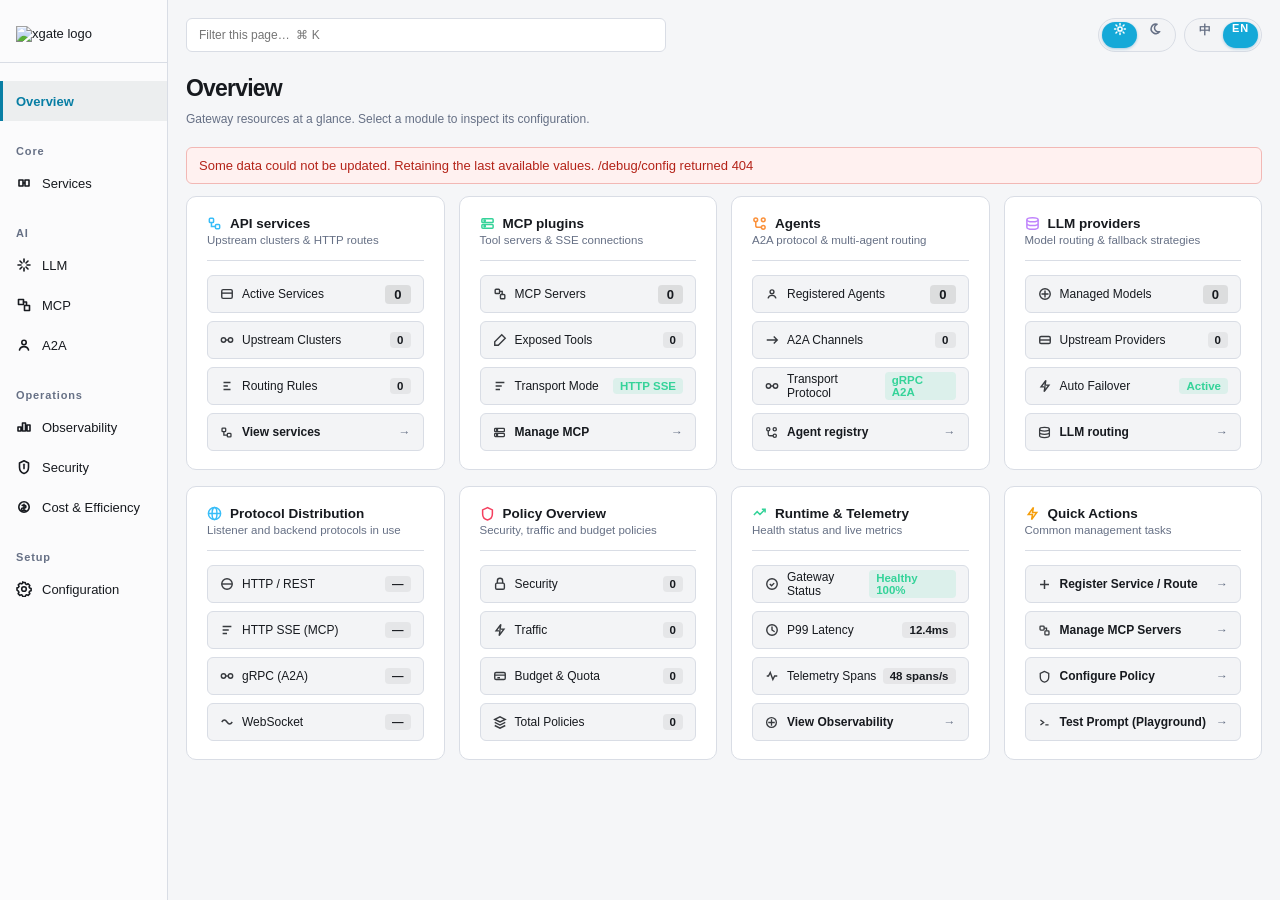
==== commit 555ce8e1: "Refactor and rename the LLM module" ====
--- a/ui/ui.html
+++ b/ui/ui.html
@@ -3,11 +3,11 @@
 <head>
   <meta charset="utf-8">
   <meta name="viewport" content="width=device-width, initial-scale=1">
-  <link rel="icon" href="/assets/dxgate-mark.svg" type="image/svg+xml">
-  <title>dxgate</title>
+  <link rel="icon" href="/assets/xgate-mark.svg" type="image/svg+xml">
+  <title>xDS and AI Gateway Dashboard</title>
   <script>
-    document.documentElement.dataset.theme = localStorage.getItem('dxgate-theme') || 'light';
-    document.documentElement.lang = localStorage.getItem('dxgate-lang') || 'en';
+    document.documentElement.dataset.theme = localStorage.getItem('xgate-theme') || localStorage.getItem('dxgate-theme') || 'light';
+    document.documentElement.lang = localStorage.getItem('xgate-lang') || localStorage.getItem('dxgate-lang') || 'en';
   </script>
   <style>
     :root, [data-theme="light"] {
@@ -4652,9 +4652,10 @@
     .topbar { margin-bottom: 22px; }
     .topbar .search { max-width: 480px; height: 34px; font-size: 12px; }
     .tools { margin-left: auto; gap: 8px; }
-    .page-heading { display: flex; align-items: flex-start; justify-content: space-between; gap: 16px; margin-bottom: 18px; }
+    .page-heading { display: flex; align-items: center; justify-content: space-between; gap: 16px; margin-bottom: 18px; }
     .page-heading h1 { margin: 0; font-size: 23px; letter-spacing: -.035em; line-height: 1.3; }
     .page-description { margin: 6px 0 0; color: var(--muted); font-size: 12px; line-height: 1.6; max-width: 720px; }
+    .page-description:empty { display: none; }
     .page-actions { display: flex; align-items: center; flex-wrap: wrap; justify-content: flex-end; gap: 6px; flex-shrink: 0; }
     .quiet-button { background: var(--panel); border: 1px solid var(--line); border-radius: 6px; padding: 6px 10px; font-size: 11.5px; white-space: nowrap; }
     .quiet-button:hover { background: var(--soft); border-color: var(--muted); }
@@ -4746,12 +4747,13 @@
       *, *::before, *::after { transition: none !important; animation: none !important; scroll-behavior: auto !important; }
     }
   </style>
+  <link rel="stylesheet" href="/assets/llm.css">
 </head>
 <body>
   <a class="skip-link" href="#main-content">Skip to content</a>
   <div class="shell">
     <aside class="nav">
-      <div class="brand"><img class="brand-logo" src="/assets/dxgate-logo.svg?v=2" alt="dxgate logo"></div>
+      <div class="brand"><img class="brand-logo" src="/assets/xgate-logo.svg?v=2" alt="xgate logo"></div>
       <button class="active" data-tab="overview"><span data-i18n="overview">Overview</span></button>
       <div class="nav-group">
         <div class="nav-label" data-i18n="core">Core</div>
@@ -4768,11 +4770,11 @@
         </button>
         <button data-tab="mcp">
           <svg class="nav-icon" viewBox="0 0 16 16" aria-hidden="true"><rect x="2.5" y="2.5" width="5" height="5"/><rect x="8.5" y="8.5" width="5" height="5"/><path d="M7.5 5h3v3"/></svg>
-          <span>MCP</span>
+          <span data-i18n="mcp">MCP</span>
         </button>
         <button data-tab="a2a">
           <svg class="nav-icon" viewBox="0 0 16 16" aria-hidden="true"><circle cx="8" cy="5.5" r="2.2"/><path d="M3.5 13c.6-2.2 2.3-3.4 4.5-3.4s3.9 1.2 4.5 3.4"/></svg>
-          <span>A2A</span>
+          <span data-i18n="a2a">A2A</span>
         </button>
       </div>
       <div class="nav-group">
@@ -4788,6 +4790,13 @@
         <button data-tab="cost-control">
           <svg class="nav-icon" viewBox="0 0 16 16" aria-hidden="true"><circle cx="8" cy="8" r="5.2"/><path d="M8 5.2v5.6M6.2 6.4h2.4a1.3 1.3 0 0 1 0 2.6H6.8a1.3 1.3 0 0 0 0 2.6H9.8"/></svg>
           <span data-i18n="cost-control">Cost Control</span>
+        </button>
+      </div>
+      <div class="nav-group">
+        <div class="nav-label" data-i18n="setup">Setup</div>
+        <button data-tab="configuration">
+          <svg class="nav-icon" viewBox="0 0 16 16" aria-hidden="true" fill="none" stroke="currentColor" stroke-width="1.3" stroke-linecap="round" stroke-linejoin="round"><circle cx="8" cy="8" r="2.3"/><path d="M6.8 1.5h2.4l.4 1.5c.4.1.7.3 1.1.5l1.4-.7 1.7 1.7-.7 1.4c.2.4.4.7.5 1.1l1.5.4v2.4l-1.5.4c-.1.4-.3.7-.5 1.1l.7 1.4-1.7 1.7-1.4-.7c-.4.2-.7.4-1.1.5l-.4 1.5H6.8l-.4-1.5c-.4-.1-.7-.3-1.1-.5l-1.4.7-1.7-1.7.7-1.4a3.8 3.8 0 0 1-.5-1.1L1 9.2V6.8l1.5-.4c.1-.4.3-.7.5-1.1l-.7-1.4 1.7-1.7 1.4.7c.4-.2.7-.4 1.1-.5l.4-1.5z"/></svg>
+          <span data-i18n="configuration">Configuration</span>
         </button>
       </div>
     </aside>
@@ -4813,12 +4822,7 @@
       </div>
       <div class="page-heading">
         <div><h1 id="title">Overview</h1><p id="page-description" class="page-description"></p></div>
-        <div class="page-actions">
-          <span id="sync-state" class="sync-state" role="status"></span>
-          <button id="examples-toggle" class="quiet-button hidden" type="button" aria-pressed="false">Example data</button>
-          <button id="poll-toggle" class="quiet-button" type="button" aria-pressed="false">Pause updates</button>
-          <button id="reload-data" class="quiet-button" type="button">Sync now</button>
-        </div>
+        <div class="page-actions" id="page-actions"></div>
       </div>
       <div id="data-notice" class="data-notice hidden" role="note"></div>
       <div id="error" class="error hidden" role="alert"></div>
@@ -5412,25 +5416,25 @@
                   <div class="mcp-inspector-head">
                     <div>
                       <div style="font-size:11px;color:var(--muted)">Selected Target</div>
-                      <div style="font-size:14px;font-weight:750;color:var(--ink)" id="mcp-target-inspector-name">github-mcp</div>
+                      <div style="font-size:14px;font-weight:750;color:var(--ink)" id="mcp-target-inspector-name">—</div>
                     </div>
                     <div id="mcp-target-inspector-health">
-                      <span class="status-pill healthy">Connected</span>
+                      <span class="status-pill unknown">—</span>
                     </div>
                   </div>
                   <div class="mcp-kv-list">
                     <div class="k">Endpoint 地址</div>
-                    <div class="v code" id="mcp-target-inspector-endpoint">http://github-mcp.internal:8080/mcp</div>
+                    <div class="v code" id="mcp-target-inspector-endpoint">—</div>
                     <div class="k">传输协议 (Transport)</div>
-                    <div class="v code" id="mcp-target-inspector-transport">Streamable HTTP (JSON-RPC)</div>
+                    <div class="v code" id="mcp-target-inspector-transport">—</div>
                     <div class="k">会话亲和 (Affinity)</div>
-                    <div class="v" id="mcp-target-inspector-affinity">Bound to mcp-session-id</div>
+                    <div class="v" id="mcp-target-inspector-affinity">—</div>
                     <div class="k">已发现能力</div>
-                    <div class="v" id="mcp-target-inspector-caps-summary">12 Tools, 2 Resources, 2 Prompts</div>
+                    <div class="v" id="mcp-target-inspector-caps-summary">—</div>
                     <div class="k">别名冲突处理</div>
-                    <div class="v code">Automatic prefixing (e.g. github__*)</div>
+                    <div class="v code">—</div>
                     <div class="k">最近握手 (Handshake)</div>
-                    <div class="v" id="mcp-target-inspector-last-handshake">14:32:18 (RTT: 14ms)</div>
+                    <div class="v" id="mcp-target-inspector-last-handshake">—</div>
                   </div>
                   <div style="display:flex;gap:8px;margin-top:6px;border-top:1px solid var(--line);padding-top:10px;">
                     <button type="button" class="pool-action-btn action-test" onclick="handleMcpHandshakeTest()">测试握手 (initialize)</button>
@@ -5510,32 +5514,29 @@
                   <div class="mcp-inspector-head">
                     <div>
                       <div style="font-size:11px;color:var(--muted)">Invocation Audit</div>
-                      <div style="font-size:14px;font-weight:750;color:var(--ink)" id="mcp-inv-detail-id">inv_001</div>
+                      <div style="font-size:14px;font-weight:750;color:var(--ink)" id="mcp-inv-detail-id">—</div>
                     </div>
                     <div id="mcp-inv-detail-status">
-                      <span class="status-badge healthy">200 OK</span>
+                      <span class="status-badge unknown">—</span>
                     </div>
                   </div>
                   <div class="mcp-kv-list">
                     <div class="k">MCP Session ID</div>
-                    <div class="v code" id="mcp-inv-detail-session">sess_01HZX8Y3A1ZK8</div>
+                    <div class="v code" id="mcp-inv-detail-session">—</div>
                     <div class="k">调用方 (Caller)</div>
-                    <div class="v code" id="mcp-inv-detail-caller">agent:dev-tools</div>
+                    <div class="v code" id="mcp-inv-detail-caller">—</div>
                     <div class="k">目标 Server</div>
-                    <div class="v bold" id="mcp-inv-detail-target">github-mcp</div>
+                    <div class="v bold" id="mcp-inv-detail-target">—</div>
                     <div class="k">执行能力 (Method)</div>
-                    <div class="v code" id="mcp-inv-detail-method">tools/call :: search_repos</div>
+                    <div class="v code" id="mcp-inv-detail-method">—</div>
                     <div class="k">策略判定 (PEP)</div>
-                    <div class="v" id="mcp-inv-detail-policy"><span class="policy-pill allow">Allowed</span></div>
+                    <div class="v" id="mcp-inv-detail-policy">—</div>
                     <div class="k">Trace Parent ID</div>
-                    <div class="v code" id="mcp-inv-detail-trace">00-4bf92f3577b34da6a3ce929d0e0e4736</div>
+                    <div class="v code" id="mcp-inv-detail-trace">—</div>
                   </div>
                   <div>
                     <div style="font-size:11px;color:var(--muted);margin-bottom:4px;">Arguments (Sanitized):</div>
-                    <pre class="code-box" id="mcp-inv-detail-args" style="max-height:100px;font-size:10.5px;margin:0;padding:6px 8px;background:var(--soft);border:1px solid var(--line);border-radius:4px;">{
-  "q": "dxgate proxy",
-  "sort": "stars"
-}</pre>
+                    <pre class="code-box" id="mcp-inv-detail-args" style="max-height:100px;font-size:10.5px;margin:0;padding:6px 8px;background:var(--soft);border:1px solid var(--line);border-radius:4px;">—</pre>
                   </div>
                 </div>
               </div>
@@ -5855,7 +5856,7 @@
             <div class="obs-flow-node" style="border-color:color-mix(in srgb, #38bdf8 40%, var(--line))">
               <div class="obs-flow-node-role" style="color:#38bdf8">AI Gateway</div>
               <div class="obs-flow-node-name" id="flow-node-gw">Data Plane</div>
-              <div class="obs-flow-node-detail" id="flow-node-gw-sub">dxgate proxy</div>
+              <div class="obs-flow-node-detail" id="flow-node-gw-sub">xgate proxy</div>
             </div>
             <div class="obs-flow-arrow"><span>→</span></div>
             <div class="obs-flow-node">
@@ -5958,7 +5959,7 @@
             <div class="sec-posture-item">
               <span class="sec-posture-label">Default Policy:</span>
               <span id="sec-posture-default-badge" class="sec-default-policy-badge allow">ALLOW</span>
-              <span class="code" id="sec-posture-default-env" style="font-size:11px;color:var(--muted)">DXGATE_POLICY_DEFAULT=allow</span>
+              <span class="code" id="sec-posture-default-env" style="font-size:11px;color:var(--muted)">XGATE_POLICY_DEFAULT=allow</span>
             </div>
             <div class="sec-posture-item">
               <span class="sec-posture-label">Identity Sources:</span>
@@ -6526,14 +6527,32 @@
           </div>
         </div>
       </section>
+      <section id="tab-configuration" class="hidden">
+        <div class="panel">
+          <div class="panel-head" style="display:flex;align-items:center;justify-content:space-between;">
+            <span data-i18n="configuration">Configuration</span>
+            <div style="display:flex;gap:8px;">
+              <button id="config-copy-btn" class="quiet-button" type="button">Copy JSON</button>
+            </div>
+          </div>
+          <div style="padding:16px;">
+            <pre id="config-json-viewer" style="margin:0;padding:16px;background:var(--soft);border:1px solid var(--line);border-radius:6px;font-family:ui-monospace,SFMono-Regular,Menlo,Monaco,Consolas,monospace;font-size:12px;line-height:1.6;overflow:auto;max-height:calc(100vh - 220px);color:var(--ink);white-space:pre-wrap;word-break:break-all;"></pre>
+          </div>
+        </div>
+      </section>
     </main>
   </div>
+  <script src="/assets/llm.js"></script>
   <script>
     const I18N = {
       en: {
         overview: 'Overview',
         core: 'Core',
         ai: 'AI',
+        setup: 'Setup',
+        configuration: 'Configuration',
+        mcp: 'MCP',
+        a2a: 'A2A',
         resources: 'Resources',
         services: 'Services',
         search: 'Search',
@@ -6653,8 +6672,8 @@
         allModels: 'All models',
         unpublished: 'unpublished',
         family: 'Family',
-        llm: 'LLM Traffic Management',
-        llmTrafficMgmt: 'LLM Traffic Management',
+        llm: 'LLM',
+        llmTrafficMgmt: 'LLM',
         configSyncHealthy: 'Config Sync: Healthy',
         last24h: 'Last 24h',
         successRate: 'Success Rate',
@@ -6798,6 +6817,10 @@
         overview: '总览',
         core: '基础服务',
         ai: 'AI',
+        setup: 'Setup',
+        configuration: 'Configuration',
+        mcp: 'MCP',
+        a2a: 'A2A',
         resources: '资源',
         services: '服务',
         search: '搜索',
@@ -6917,8 +6940,8 @@
         allModels: '全部模型',
         unpublished: '未公布',
         family: '分类',
-        llm: 'LLM 流量治理',
-        llmTrafficMgmt: 'LLM 流量治理',
+        llm: 'LLM',
+        llmTrafficMgmt: 'LLM',
         configSyncHealthy: '配置同步: 正常',
         last24h: '最近 24 小时',
         successRate: '成功率',
@@ -7078,10 +7101,10 @@
       costRoute: 'all-routes',
       costModelFilter: 'all-models',
       costSelectedEventId: null,
-      country: localStorage.getItem('dxgate-country') || 'United States',
-      model: localStorage.getItem('dxgate-model') || 'all',
-      billing: localStorage.getItem('dxgate-billing') || 'subscription',
-      family: localStorage.getItem('dxgate-family') || 'chatgpt'
+      country: localStorage.getItem('xgate-country') || localStorage.getItem('dxgate-country') || 'United States',
+      model: localStorage.getItem('xgate-model') || localStorage.getItem('dxgate-model') || 'all',
+      billing: localStorage.getItem('xgate-billing') || localStorage.getItem('dxgate-billing') || 'subscription',
+      family: localStorage.getItem('xgate-family') || localStorage.getItem('dxgate-family') || 'chatgpt'
     };
 
     function t(key) {
@@ -7135,37 +7158,46 @@
     function updatePageChrome() {
       const descriptions = {
         overview: ['Gateway resources at a glance. Select a module to inspect its configuration.', '查看网关资源概况，进入各模块检查配置与运行情况。'],
-        services: ['Listeners, routes and upstream health in one service directory.', '统一查看监听器、路由与上游健康状态。'],
-        llm: ['Select a provider to inspect its configured accounts and available quota windows.', '选择模型提供商，查看已配置账户及已上报的额度窗口。'],
-        mcp: ['Select a server to inspect its capabilities and invocation records.', '选择 MCP 服务，查看能力目录与调用记录。'],
-        a2a: ['Select an agent to inspect its capabilities and associated tasks.', '选择智能体，查看其能力与关联任务。'],
+        services: ['', ''],
+        llm: ['', ''],
+        mcp: ['', ''],
+        a2a: ['', ''],
         observability: ['Filter gateway requests and inspect the available decision evidence.', '筛选网关请求，查看可用的决策记录与关联信息。'],
         security: ['Audit decisions first. Expand policies and identities when needed.', '优先查看安全决策，需要时展开策略与身份目录。'],
-        'cost-control': ['Inspect spend, token usage and execution efficiency in separate ledgers.', '分别查看费用、Token 消耗与执行效率账本。']
+        'cost-control': ['Inspect spend, token usage and execution efficiency in separate ledgers.', '分别查看费用、Token 消耗与执行效率账本。'],
+        configuration: ['', '']
       };
       const pair = descriptions[state.tab] || descriptions.overview;
       $('page-description').textContent = uiText(...pair);
-      const aiPage = ['llm', 'mcp', 'a2a'].includes(state.tab);
-      $('examples-toggle').classList.toggle('hidden', !aiPage);
-      $('examples-toggle').textContent = uiText('Example data', '示例数据');
-      $('examples-toggle').setAttribute('aria-pressed', String(state.showExamples));
-      $('poll-toggle').textContent = state.paused ? uiText('Resume updates', '恢复更新') : uiText('Pause updates', '暂停更新');
-      $('poll-toggle').setAttribute('aria-pressed', String(state.paused));
-      $('reload-data').textContent = uiText('Sync now', '立即同步');
-      $('reload-data').disabled = state.loading;
-      const scopes = { llm: ['/debug/cost'], services: ['/debug/services'], observability: ['/debug/observability'], security: ['/debug/security/posture', '/debug/security/events', '/debug/security/identities'], 'cost-control': ['/debug/cost'] };
+      if (state.tab !== 'llm' && $('page-actions')) {
+        $('page-actions').innerHTML = '';
+      }
+      const aiPage = ['mcp', 'a2a'].includes(state.tab);
+      if ($('examples-toggle')) {
+        $('examples-toggle').classList.toggle('hidden', !aiPage);
+        $('examples-toggle').textContent = uiText('Example data', '示例数据');
+        $('examples-toggle').setAttribute('aria-pressed', String(state.showExamples));
+      }
+      if ($('poll-toggle')) {
+        $('poll-toggle').textContent = state.paused ? uiText('Resume updates', '恢复更新') : uiText('Pause updates', '暂停更新');
+        $('poll-toggle').setAttribute('aria-pressed', String(state.paused));
+      }
+      if ($('reload-data')) {
+        $('reload-data').textContent = uiText('Sync now', '立即同步');
+        $('reload-data').disabled = state.loading;
+      }
+      const scopes = { llm: ['/debug/llm'], services: ['/debug/services'], observability: ['/debug/observability'], security: ['/debug/security/posture', '/debug/security/events', '/debug/security/identities'], 'cost-control': ['/debug/cost'] };
       const relevant = ['/debug/config', ...(scopes[state.tab] || [])];
       const failures = relevant.filter(url => state.endpointErrors[url]).map(url => state.endpointErrors[url]);
       const syncText = state.loading ? uiText('Syncing…', '同步中…') : failures.length ? uiText('Update incomplete', '更新不完整') : state.paused ? uiText('Updates paused', '自动更新已暂停') : state.syncedAt[state.tab] ? uiText('Synced ', '已同步 ') + state.syncedAt[state.tab] : uiText('Awaiting data', '等待数据');
-      $('sync-state').textContent = syncText;
+      if ($('sync-state')) $('sync-state').textContent = syncText;
       $('error').textContent = failures.length ? uiText('Some data could not be updated. Retaining the last available values. ', '部分数据更新失败，保留上次可用结果。') + failures.join(' · ') : '';
       $('error').classList.toggle('hidden', !failures.length);
       const notice = $('data-notice');
       notice.classList.toggle('hidden', !aiPage && state.tab !== 'observability');
-      notice.dataset.kind = aiPage && state.showExamples ? 'example' : 'config';
-      notice.textContent = aiPage ? (state.showExamples
-        ? uiText('Example data · For layout preview only. These accounts, agents and records are not live.', '示例数据 · 仅用于预览布局，以下账户、智能体和记录不是实时数据。')
-        : uiText('Configuration view · Unreported metrics are shown as “—”. Runtime controls are not connected.', '配置视图 · 未上报的指标显示为「—」，运行控制尚未接入。'))
+      notice.dataset.kind = 'config';
+      notice.textContent = aiPage
+        ? uiText('Configuration view · Unreported metrics are shown as “—”. Runtime controls are not connected.', '配置视图 · 未上报的指标显示为「—」，运行控制尚未接入。')
         : uiText('Decision-derived view · The displayed spans are estimated from security decisions, not measured distributed traces.', '决策记录视图 · 当前 Span 由安全决策耗时估算，并非实测的分布式追踪。');
       $('search-input').placeholder = uiText('Filter this page…  ⌘ K', '筛选当前页面…  ⌘ K');
       $('search-input').setAttribute('aria-label', uiText('Filter this page', '筛选当前页面'));
@@ -7430,7 +7462,7 @@
                 requests: 0,
                 failures: 0,
                 in_flight: 0,
-                p95_ms: 12,
+                p95_ms: 0,
                 error_rate_pct: 0.0
               },
               policies: (listener.security && listener.security.authorization) ? listener.security.authorization.map(a => 'authz:' + (a.action || 'allow')) : [],
@@ -7489,7 +7521,7 @@
             protocol: 'HTTP/1.1',
             tls_mode: 'plaintext',
             clusters: clusterItems,
-            metrics: { requests: 0, failures: 0, in_flight: 0, p95_ms: 8, error_rate_pct: 0.0 },
+            metrics: { requests: 0, failures: 0, in_flight: 0, p95_ms: 0, error_rate_pct: 0.0 },
             policies: route.policies || [],
             replace_prefix_match: route.replace_prefix_match || null,
             health_ratio: '1/1',
@@ -7500,7 +7532,7 @@
 
       return {
         kpis: {
-          total_services: Math.max(domainsSet.size, 1),
+          total_services: domainsSet.size,
           total_routes: unified.length,
           healthy_endpoints: totalHealthyEps,
           total_endpoints: totalAllEps,
@@ -7972,8 +8004,20 @@
       return (svcData && svcData.services) ? svcData.services : [];
     }
 
+    function renderConfiguration() {
+      const viewer = $('config-json-viewer');
+      if (!viewer) return;
+      const config = state.config || {};
+      viewer.textContent = JSON.stringify(config, null, 2);
+      const copyBtn = $('config-copy-btn');
+      if (copyBtn) {
+        copyBtn.textContent = uiText('Copy JSON', '复制 JSON');
+        copyBtn.onclick = () => copyText(JSON.stringify(config, null, 2));
+      }
+    }
+
     function render() {
-      const renderers = { services: renderServices, llm: renderLlm, mcp: renderMcp, a2a: renderA2a, observability: renderObservability, security: renderSecurity, 'cost-control': renderCost };
+      const renderers = { services: renderServices, llm: renderLlm, mcp: renderMcp, a2a: renderA2a, observability: renderObservability, security: renderSecurity, 'cost-control': renderCost, configuration: renderConfiguration };
       if (renderers[state.tab]) {
         renderers[state.tab]();
         updatePageChrome();
@@ -8035,514 +8079,7 @@
       applyPageFilter();
     }
 
-    function renderLlm() {
-      const config = state.config || {};
-      const cost = state.cost || {};
-      const backends = config.backends || [];
-      const routes = config.routes || [];
-      const policies = config.policies || [];
-      const listeners = config.listeners || [];
-      const llmBackends = backends.filter((b) => b.type === 'llm');
-      const llmRoutes = routes.filter((r) => r.protocol === 'llm' || (r.weighted_backends && r.weighted_backends.some((wb) => llmBackends.some((lb) => lb.name === wb.name))));
-
-      // 1. Route Selector & Active Route
-      const routeSelect = $('llm-route-select');
-      if (routeSelect) {
-        const routeNames = llmRoutes.length ? llmRoutes.map((r) => r.name) : ['chat-completions'];
-        const currentRoute = state.llmRoute && routeNames.includes(state.llmRoute) ? state.llmRoute : routeNames[0];
-        state.llmRoute = currentRoute;
-        const key = routeNames.join('|');
-        if (routeSelect.dataset.key !== key) {
-          routeSelect.innerHTML = routeNames.map((name) => '<option value="' + esc(name) + '">' + esc(name) + '</option>').join('');
-          routeSelect.dataset.key = key;
-        }
-        routeSelect.value = currentRoute;
-        if (!routeSelect.dataset.ready) {
-          routeSelect.dataset.ready = '1';
-          routeSelect.addEventListener('change', () => {
-            state.llmRoute = routeSelect.value;
-            renderLlm();
-          });
-        }
-      }
-
-      const activeRoute = llmRoutes.find((r) => r.name === state.llmRoute) || {
-        name: state.llmRoute || 'chat-completions',
-        weighted_backends: [
-          { name: 'openai:gpt-4o', weight: 70 },
-          { name: 'anthropic:claude-3-5-sonnet', weight: 20 },
-          { name: 'azure:gpt-4o', weight: 10 }
-        ],
-        policies: ['token-budget', 'edge-auth']
-      };
-
-      const attachedPolicies = (activeRoute.policies || []).map((pName) => policies.find((p) => p.name === pName) || { name: pName });
-      const rateLimitPolicy = attachedPolicies.find((p) => p.rate_limit) || attachedPolicies[0] || {};
-      const authPolicy = attachedPolicies.find((p) => p.auth) || {};
-
-      // 2. Compute KPI Metrics
-      let totalUsageReqs = 0;
-      let totalTokens = 0;
-      (cost.usage || []).forEach((u) => {
-        totalUsageReqs += (u.requests || 0);
-        totalTokens += (u.prompt_tokens || 0) + (u.completion_tokens || 0);
-      });
-      if (cost.local_total) totalTokens += cost.local_total;
-
-      const displayReqs = totalUsageReqs > 0 ? compactNum(totalUsageReqs) : '1.24M';
-      const displayTokens = totalTokens > 0 ? compactNum(totalTokens) : '2.73B';
-      const displayCost = (cost.api_usd && cost.api_usd !== '$0') ? cost.api_usd : '$4,182.67';
-
-      if ($('llm-kpi-requests')) $('llm-kpi-requests').textContent = displayReqs;
-      if ($('llm-kpi-tokens')) $('llm-kpi-tokens').textContent = displayTokens;
-      if ($('llm-kpi-cost')) $('llm-kpi-cost').textContent = displayCost;
-
-      // 3. Live Request Path Data Plane
-      if ($('fc-client-route')) $('fc-client-route').textContent = activeRoute.name;
-      if ($('fc-gw-route')) $('fc-gw-route').textContent = activeRoute.name;
-      if ($('fc-policy-route')) $('fc-policy-route').textContent = '(route: ' + activeRoute.name + ')';
-
-      const listener = listeners[0] || { bind: '0.0.0.0:443' };
-      if ($('fc-listener')) $('fc-listener').textContent = listener.bind.replace('0.0.0.0:', 'https:').replace('127.0.0.1:', 'http:');
-      if ($('fc-auth')) $('fc-auth').textContent = (authPolicy.auth && authPolicy.auth.type) || 'service-account';
-
-      const timeoutMs = rateLimitPolicy.timeout_ms || 30000;
-      const retryAttempts = (rateLimitPolicy.retry && rateLimitPolicy.retry.attempts) || 2;
-      const rateLimitVal = rateLimitPolicy.rate_limit ? (rateLimitPolicy.rate_limit.requests + ' / ' + rateLimitPolicy.rate_limit.window_seconds + 's') : '312 / 10k RPM';
-
-      if ($('fc-timeout')) $('fc-timeout').textContent = Math.round(timeoutMs / 1000) + 's';
-      if ($('fc-retry')) $('fc-retry').textContent = retryAttempts + ' attempts';
-      if ($('fc-rate-pass')) $('fc-rate-pass').textContent = 'pass (' + rateLimitVal + ')';
-
-      const weightedBackends = (activeRoute.weighted_backends && activeRoute.weighted_backends.length)
-        ? activeRoute.weighted_backends
-        : [
-          { name: 'openai:gpt-4o', weight: 70 },
-          { name: 'anthropic:claude-3-5-sonnet', weight: 20 },
-          { name: 'azure:gpt-4o', weight: 10 }
-        ];
-
-      const colors = ['dot-blue', 'dot-cyan', 'dot-amber', 'dot-purple'];
-      const stratListEl = $('fc-strat-list');
-      if (stratListEl) {
-        stratListEl.innerHTML = weightedBackends.map((wb, idx) => {
-          const dot = colors[idx % colors.length];
-          return '<div class="strat-item"><span class="' + dot + '"></span> <span class="name">' + esc(wb.name) + '</span> <span class="pct">' + (wb.weight || 0) + '%</span></div>';
-        }).join('');
-      }
-
-      // 4. Build Dynamic Account Dataset (CLIProxyAPI Schema Alignment)
-      // Base accounts across: Codex (3), Claude (2), Gemini (1), xAI (1), 自建算力 (1) = 8 total
-      const exampleAccounts = [
-        {
-          id: 'codex-team-01',
-          name: 'codex-team-01',
-          category: 'Codex',
-          providerName: 'OpenAI / Codex',
-          models: ['gpt-5', 'gpt-4o'],
-          accountType: 'subscription',
-          priority: 1,
-          status: 'active',
-          supportsQuota: true,
-          observedAt: '刚刚 (10:24:30)',
-          credits: 3420,
-          resetCards: 2,
-          windows: [
-            { name: 'primary', window: '5h', used_percent: 42, reset_at: '01:32', reset_after_seconds: 5520, source: 'provider' },
-            { name: 'weekly', window: '7d', used_percent: 18, reset_at: '4d 06h', reset_after_seconds: 367200, source: 'provider' }
-          ]
-        },
-        {
-          id: 'sub-codex-team-02',
-          name: 'sub-codex-team-02',
-          category: 'Codex',
-          providerName: 'OpenAI / Codex',
-          models: ['gpt-5'],
-          accountType: 'subscription',
-          priority: 1,
-          status: 'cooling',
-          supportsQuota: true,
-          observedAt: '1分钟前 (10:23:15)',
-          credits: 5110,
-          resetCards: 0,
-          windows: [
-            { name: 'primary', window: '5h', used_percent: 96, reset_at: '00:02', reset_after_seconds: 135, source: 'provider' },
-            { name: 'weekly', window: '7d', used_percent: 64, reset_at: '2d 11h', reset_after_seconds: 212400, source: 'provider' }
-          ]
-        },
-        {
-          id: 'codex-individual',
-          name: 'codex-individual',
-          category: 'Codex',
-          providerName: 'OpenAI / Codex',
-          models: ['gpt-5-mini', 'gpt-4o'],
-          accountType: 'subscription',
-          priority: 2,
-          status: 'active',
-          supportsQuota: true,
-          observedAt: '3分钟前 (10:21:40)',
-          credits: 1250,
-          resetCards: 1,
-          windows: [
-            { name: 'primary', window: '5h', used_percent: 12, reset_at: '04:10', reset_after_seconds: 15000, source: 'provider' },
-            { name: 'weekly', window: '7d', used_percent: 8, reset_at: '6d 18h', reset_after_seconds: 583200, source: 'provider' }
-          ]
-        },
-        {
-          id: 'claude-pro-team',
-          name: 'claude-pro-team',
-          category: 'Claude',
-          providerName: 'Anthropic / Claude',
-          models: ['claude-3-5-sonnet', 'claude-3-opus'],
-          accountType: 'subscription',
-          priority: 1,
-          status: 'active',
-          supportsQuota: true,
-          observedAt: '刚刚 (10:24:18)',
-          credits: 4890,
-          resetCards: 1,
-          windows: [
-            { name: 'primary', window: '5h', used_percent: 35, reset_at: '02:45', reset_after_seconds: 9900, source: 'provider' },
-            { name: 'weekly', window: '7d', used_percent: 22, reset_at: '3d 12h', reset_after_seconds: 302400, source: 'provider' }
-          ]
-        },
-        {
-          id: 'claude-official',
-          name: 'claude-official',
-          category: 'Claude',
-          providerName: 'Anthropic',
-          models: ['claude-3-5-sonnet'],
-          accountType: 'api-key',
-          priority: 2,
-          status: 'standby',
-          supportsQuota: true,
-          observedAt: '5分钟前 (10:19:22)',
-          spend: '$12.40',
-          budget: '$100.00',
-          budgetUsedPct: 12,
-          rpm: '2,000',
-          tpm: '160,000',
-          leases: 0,
-          p95: '1.67s',
-          err: '0.11%'
-        },
-        {
-          id: 'gemini-1.5-pro',
-          name: 'gemini-1.5-pro',
-          category: 'Gemini',
-          providerName: 'Google Vertex AI',
-          models: ['gemini-1.5-pro', 'gemini-1.5-flash'],
-          accountType: 'api-key',
-          priority: 2,
-          status: 'active',
-          supportsQuota: false, // Explicitly false - NO fake 0%
-          observedAt: '刚刚 (10:24:35)',
-          reqCount: '14,290 次',
-          tokenThroughput: '12.8M tokens',
-          rtt: '38 ms',
-          healthStatus: 'Healthy (HTTP 200)'
-        },
-        {
-          id: 'xai-grok-payg',
-          name: 'xai-grok-payg',
-          category: 'xAI',
-          providerName: 'xAI / Grok',
-          models: ['grok-2', 'grok-2-mini'],
-          accountType: 'api-key',
-          priority: 2,
-          status: 'active',
-          supportsQuota: false, // Explicitly false - NO fake 0%
-          observedAt: '2分钟前 (10:22:45)',
-          reqCount: '5,120 次',
-          tokenThroughput: '4.3M tokens',
-          rtt: '45 ms',
-          healthStatus: 'Healthy (HTTP 200)'
-        },
-        {
-          id: 'vllm-deepseek-r1',
-          name: 'vllm-deepseek-r1',
-          category: '自建算力',
-          providerName: 'vLLM GPU Cluster',
-          models: ['deepseek-r1', 'deepseek-v3'],
-          accountType: 'self-hosted',
-          priority: 1,
-          status: 'active',
-          supportsQuota: true,
-          observedAt: '刚刚 (10:24:41)',
-          endpoint: 'http://vllm-cluster:8000/v1',
-          concurrencyCurrent: 38,
-          concurrencyMax: 64,
-          concurrencyPct: 59,
-          queueLatency: '42 ms',
-          promptCache: '78.4%'
-        }
-      ];
-
-      const accountProfiles = state.showExamples ? exampleAccounts.map(a => ({ ...a, example: true })) : llmBackends.map(b => {
-        const provider = (config.providers || []).find(p => p.name === b.provider);
-        const category = b.provider || (b.account_type === 'self-hosted' ? uiText('Self-hosted', '自建算力') : uiText('Unassigned', '未指定提供商'));
-        return {
-          id: b.name, name: b.name, category, providerName: provider?.name || category,
-          models: b.models || [], endpoint: b.endpoint || provider?.endpoint || '—',
-          accountType: b.account_type || 'unknown', status: b.quota_state?.status || 'configured',
-          observedAt: b.quota_state?.observed_at || '—', windows: b.quota_state?.windows || [],
-          resetCards: b.quota_state?.reset_cards, concurrencyMax: b.max_concurrency
-        };
-      });
-
-      // 5. Build Provider Tabs
-      const providerCategories = ['all', ...new Set(accountProfiles.map(a => a.category))];
-      if (!providerCategories.includes(window.selectedLlmProvider)) window.selectedLlmProvider = 'all';
-      const tabsEl = $('llm-provider-tabs');
-      if (tabsEl) {
-        tabsEl.innerHTML = providerCategories.map((cat) => {
-          const count = cat === 'all' ? accountProfiles.length : accountProfiles.filter((a) => a.category === cat).length;
-          const isActive = window.selectedLlmProvider === cat;
-          return '<button type="button" class="llm-provider-tab' + (isActive ? ' active' : '') + '" data-provider="' + esc(cat) + '" aria-pressed="' + isActive + '">'
-            + '<span>' + esc(cat === 'all' ? uiText('All providers', '全部提供商') : cat) + '</span>'
-            + '<span class="tab-badge">' + count + '</span>'
-            + '</button>';
-        }).join('');
-        tabsEl.querySelectorAll('button').forEach(button => { button.onclick = () => { filterLlmProvider(button.dataset.provider, button); applyPageFilter(); }; });
-      }
-
-      // 6. Filter Accounts according to Selected Tab
-      const currentFilter = window.selectedLlmProvider || 'all';
-      const filteredAccounts = (currentFilter === 'all' || currentFilter === '全部')
-        ? accountProfiles
-        : accountProfiles.filter((a) => a.category === currentFilter);
-
-      // 7. Update Provider Summary Banner
-      const summaryNameEl = $('llm-provider-summary-name');
-      const summaryDescEl = $('llm-provider-summary-desc');
-      const chipActive = $('chip-active');
-      const chipCooling = $('chip-cooling');
-      const chipStandby = $('chip-standby');
-
-      const activeCount = filteredAccounts.filter((a) => a.status === 'active').length;
-      const coolingCount = filteredAccounts.filter((a) => a.status === 'cooling').length;
-      const standbyCount = filteredAccounts.filter((a) => a.status === 'standby').length;
-      const stoppedCount = filteredAccounts.filter((a) => a.status === 'stopped').length;
-
-      if (summaryNameEl) {
-        const catLabel = (currentFilter === 'all' || currentFilter === '全部') ? '全部 Provider' : currentFilter;
-        summaryNameEl.textContent = catLabel + ' 账号池 (' + filteredAccounts.length + ')';
-      }
-      if (summaryDescEl) {
-        if (currentFilter === 'Codex' || currentFilter === 'Claude') {
-          summaryDescEl.textContent = '支持 CLIProxyAPI 5h / 7d 多窗口滑动配额观测，结合冷却时间戳与快速重置卡进行动态优先调度';
-        } else if (currentFilter === '自建算力') {
-          summaryDescEl.textContent = '私有化 vLLM / SGLang GPU 算力集群，实时上报在途并发、排队延迟与 KV 缓存复用率';
-        } else if (currentFilter === 'Gemini' || currentFilter === 'xAI') {
-          summaryDescEl.textContent = '云端 API 按量接入模式：网关基于 HTTP 探活、实时 RTT 及本地 Token 计数器实施健康管理';
-        } else {
-          summaryDescEl.textContent = '统一调度多上游提供商：区分订阅额度滑动窗口、自建 GPU 算力及云端 API，消除虚假数据展示';
-        }
-      }
-      if (chipActive) chipActive.textContent = '正常: ' + activeCount;
-      if (chipCooling) chipCooling.textContent = '冷却: ' + coolingCount;
-      if (chipStandby) chipStandby.textContent = '备用: ' + (standbyCount + stoppedCount);
-
-      // 8. Render Account Cards Grid
-      const accountsGrid = $('llm-accounts-grid');
-      if (accountsGrid) {
-        accountsGrid.innerHTML = filteredAccounts.map((acc) => {
-          let statusPillHtml = '<span class="status-pill healthy">' + uiText('Active', '正常') + '</span>';
-          if (acc.status === 'cooling') {
-            statusPillHtml = '<span class="status-pill cooling">Cooling (429 冷却)</span>';
-          } else if (acc.status === 'standby') {
-            statusPillHtml = '<span class="status-pill standby">Standby (备用)</span>';
-          } else if (acc.status === 'stopped') {
-            statusPillHtml = '<span class="status-pill down">已停用</span>';
-          } else if (acc.status !== 'active') {
-            statusPillHtml = '<span class="status-pill configured">' + esc(acc.status === 'configured' ? uiText('Configured', '已配置') : acc.status) + '</span>';
-          }
-
-          let typeBadgeClass = 'subscription';
-          let typeBadgeText = uiText('Subscription', '订阅型');
-          if (acc.accountType === 'api-key') {
-            typeBadgeClass = 'api-key';
-            typeBadgeText = uiText('API key', 'API 按量');
-          } else if (acc.accountType === 'self-hosted') {
-            typeBadgeClass = 'self-hosted';
-            typeBadgeText = uiText('Self-hosted', '自建算力');
-          } else if (acc.accountType === 'unknown') {
-            typeBadgeClass = 'api-key';
-            typeBadgeText = uiText('Type not reported', '接入方式未上报');
-          }
-
-          let bodyHtml = '';
-
-          // Case A: Subscription with dynamic quota windows
-          if (!acc.example) {
-            bodyHtml = acc.windows.map(w => {
-              const known = Number.isFinite(w.used_percent);
-              const used = known ? Math.max(0, Math.min(100, w.used_percent)) : null;
-              return '<div class="quota-window-item"><div class="quota-window-label-row"><span>' + esc(w.window || w.name) + '</span><span>' + (known ? used + '% ' + uiText('used', '已用') : '—') + '</span></div>'
-                + (known ? '<div class="quota-bar-wrap"><div class="quota-bar-fill ' + (used >= 90 ? 'danger' : used >= 70 ? 'warning' : 'normal') + '" style="width:' + used + '%"></div></div>' : '')
-                + '<div class="quota-window-meta"><span>' + uiText('Resets', '重置时间') + '</span><span>' + esc(w.reset_at ?? (w.reset_after_seconds != null ? w.reset_after_seconds + 's' : '—')) + '</span></div></div>';
-            }).join('');
-            if (!acc.windows.length) bodyHtml = '<div class="quota-unsupported-banner"><span class="unsupported-title">' + uiText('Quota not reported', '暂无额度观测数据') + '</span><span class="unsupported-desc">' + uiText('Only reported windows are displayed. Missing data does not mean zero usage or unlimited quota.', '仅显示已上报的窗口，缺少数据不代表用量为零或额度无限。') + '</span></div>';
-            if (typeof acc.resetCards === 'number') bodyHtml += '<div class="reset-cards-box"><span>' + uiText('Reset cards', '重置卡') + '</span><span class="reset-cards-count">' + acc.resetCards + '</span></div>';
-            bodyHtml += '<div class="llm-stat-row"><span class="llm-stat-k">Endpoint</span><span class="llm-stat-v code">' + esc(acc.endpoint) + '</span></div>';
-            if (acc.concurrencyMax != null) bodyHtml += '<div class="llm-stat-row"><span class="llm-stat-k">' + uiText('Configured concurrency limit', '配置并发上限') + '</span><span class="llm-stat-v">' + esc(acc.concurrencyMax) + '</span></div>';
-          } else if (acc.accountType === 'subscription' && acc.windows && acc.windows.length > 0) {
-            const windowsHtml = acc.windows.map((w) => {
-              const usedPct = Math.min(100, Math.max(0, w.used_percent || 0));
-              const fillClass = usedPct >= 90 ? 'danger' : (usedPct >= 70 ? 'warning' : 'normal');
-              const wTitle = w.name === 'primary' ? (w.window + ' 主窗口 (Primary)') : (w.window + ' 周度限额 (Weekly)');
-              return '<div class="quota-window-item">'
-                + '<div class="quota-window-label-row"><span>' + esc(wTitle) + '</span><span>' + usedPct + '% 已用</span></div>'
-                + '<div class="quota-bar-wrap"><div class="quota-bar-fill ' + fillClass + '" style="width:' + usedPct + '%;"></div></div>'
-                + '<div class="quota-window-meta"><span>重置时间 / 倒计时</span><span>' + esc(w.reset_at || '- ') + '</span></div>'
-                + '</div>';
-            }).join('');
-
-            const resetCardsVal = typeof acc.resetCards === 'number' ? acc.resetCards : 0;
-            const resetCardsHtml = '<div class="reset-cards-box">'
-              + '<span>快速重置机会 (Reset Cards)</span>'
-              + '<span class="reset-cards-count">' + resetCardsVal + ' 张可用 (可立即解除5h冷却)</span>'
-              + '</div>';
-
-            bodyHtml = '<div class="quota-window-section">'
-              + windowsHtml
-              + resetCardsHtml
-              + '<div class="llm-stat-row"><span class="llm-stat-k">OAuth 凭据状态</span><span class="llm-stat-v" style="color:#10b981;">有效 (有效期剩余 28天)</span></div>'
-              + '<div class="llm-stat-row"><span class="llm-stat-k">积分累计消耗</span><span class="llm-stat-v">' + (acc.credits ? acc.credits.toLocaleString() : '0') + ' credits</span></div>'
-              + '</div>';
-          }
-          // Case B: API Key (with or without quota observation)
-          else if (acc.accountType === 'api-key') {
-            if (acc.supportsQuota === false) {
-              // Truthful display: No fake 0% cards
-              bodyHtml = '<div class="quota-unsupported-banner">'
-                + '<span class="unsupported-title">该 Provider 未开放额度观测接口</span>'
-                + '<span class="unsupported-desc">上游未提供实时配额查询接口。网关通过 HTTP 状态探活、实时 RTT 延迟及本地 Token 计数器进行健康评估与负载调度。</span>'
-                + '</div>'
-                + '<div class="llm-stat-row"><span class="llm-stat-k">已路由请求</span><span class="llm-stat-v">' + esc(acc.reqCount) + '</span></div>'
-                + '<div class="llm-stat-row"><span class="llm-stat-k">累计 Token 吞吐</span><span class="llm-stat-v">' + esc(acc.tokenThroughput) + '</span></div>'
-                + '<div class="llm-stat-row"><span class="llm-stat-k">探活与往返延迟</span><span class="llm-stat-v" style="color:#10b981;">' + esc(acc.healthStatus) + ' · ' + esc(acc.rtt) + '</span></div>'
-                + '<div class="llm-stat-row"><span class="llm-stat-k">凭据与鉴权</span><span class="llm-stat-v code">Bearer API-Key (VaultRef)</span></div>';
-            } else {
-              // API Key with budget spend
-              const budgetPct = acc.budgetUsedPct || 12;
-              const fillClass = budgetPct >= 90 ? 'danger' : (budgetPct >= 70 ? 'warning' : 'normal');
-              bodyHtml = '<div class="quota-window-item">'
-                + '<div class="quota-window-label-row"><span>月度预算消耗 (Monthly Spend)</span><span>' + esc(acc.spend) + ' / ' + esc(acc.budget) + ' (' + budgetPct + '%)</span></div>'
-                + '<div class="quota-bar-wrap"><div class="quota-bar-fill ' + fillClass + '" style="width:' + budgetPct + '%;"></div></div>'
-                + '</div>'
-                + '<div class="llm-stat-row"><span class="llm-stat-k">限速指标 (RPM / TPM)</span><span class="llm-stat-v">' + esc(acc.rpm) + ' RPM · ' + esc(acc.tpm) + ' TPM</span></div>'
-                + '<div class="llm-stat-row"><span class="llm-stat-k">在途并发租约 (Leases)</span><span class="llm-stat-v">' + acc.leases + ' leases (空闲)</span></div>'
-                + '<div class="llm-stat-row"><span class="llm-stat-k">SLA 质量指标</span><span class="llm-stat-v">P95 ' + esc(acc.p95) + ' · 错误率 ' + esc(acc.err) + '</span></div>';
-            }
-          }
-          // Case C: Self-Hosted GPU Cluster
-          else if (acc.accountType === 'self-hosted') {
-            const concPct = acc.concurrencyPct || 59;
-            const fillClass = concPct >= 90 ? 'danger' : (concPct >= 75 ? 'warning' : 'normal');
-            bodyHtml = '<div class="quota-window-item">'
-              + '<div class="quota-window-label-row"><span>GPU 并发使用率 (Concurrency)</span><span>' + acc.concurrencyCurrent + ' / ' + acc.concurrencyMax + ' (' + concPct + '%)</span></div>'
-              + '<div class="quota-bar-wrap"><div class="quota-bar-fill ' + fillClass + '" style="width:' + concPct + '%;"></div></div>'
-              + '</div>'
-              + '<div class="llm-stat-row"><span class="llm-stat-k">服务节点 Endpoint</span><span class="llm-stat-v code">' + esc(acc.endpoint || 'http://vllm-cluster:8000/v1') + '</span></div>'
-              + '<div class="llm-stat-row"><span class="llm-stat-k">队列等待延迟</span><span class="llm-stat-v">' + esc(acc.queueLatency) + '</span></div>'
-              + '<div class="llm-stat-row"><span class="llm-stat-k">KV Prompt 缓存命中</span><span class="llm-stat-v" style="color:#10b981;">' + esc(acc.promptCache) + '</span></div>';
-          }
-
-          const modelsTag = (acc.models && acc.models.length) ? acc.models.join(', ') : '—';
-
-          return '<div class="llm-account-card" id="card-' + esc(acc.id) + '"><div class="llm-account-header">'
-            + '<div class="llm-account-header-top">'
-            + '<div class="llm-account-name-group">'
-            + '<span>' + esc(acc.name) + '</span>'
-            + (acc.priority != null ? '<span class="priority-tag">P' + acc.priority + '</span>' : '')
-            + '<span class="type-badge ' + typeBadgeClass + '">' + typeBadgeText + '</span>'
-            + '</div>'
-            + statusPillHtml
-            + '</div>'
-            + '<div class="llm-account-header-sub">'
-            + '<span>' + esc(acc.providerName) + '</span>'
-            + '<span class="code" style="font-size:11px;">' + esc(modelsTag) + '</span>'
-            + '</div>'
-            + '</div>'
-            + '<div class="llm-account-body">' + bodyHtml + '</div>'
-            + '<div class="llm-account-footer">'
-            + '<span class="llm-observed-at">' + uiText('Observed: ', '观测：') + esc(acc.observedAt) + '</span>'
-            + '<div class="llm-account-actions">'
-            + '<button type="button" class="pool-action-btn action-test" onclick="unavailableAction()">' + uiText('Refresh quota', '刷新额度') + '</button>'
-            + '<button type="button" class="pool-action-btn action-enable" onclick="unavailableAction()">' + uiText('Enable', '启用') + '</button>'
-            + '<button type="button" class="pool-action-btn action-stop" onclick="unavailableAction()">' + uiText('Stop', '停用') + '</button>'
-            + '</div>'
-            + '</div>'
-            + '</div>';
-        }).join('');
-      }
-
-      // 9. Render Provider Subcards in Live Request Path Flow Diagram
-      if (!filteredAccounts.length && accountsGrid) accountsGrid.innerHTML = '<div class="ui-empty"><strong>' + uiText('No accounts configured', '尚未配置账户') + '</strong>' + uiText('Add an LLM backend in the gateway configuration, or turn on Example data to preview account layouts.', '在网关配置中添加 LLM 后端，或开启示例数据预览账户布局。') + '</div>';
-      const providerCardsEl = $('fc-provider-cards');
-      if (providerCardsEl) {
-        const top3 = accountProfiles.slice(0, 3);
-        providerCardsEl.innerHTML = top3.map((m) => {
-          const isSelected = (state.activeLlmModel || 'gpt-4o') === m.models[0];
-          const statusCls = m.status === 'active' ? 'healthy' : (m.status === 'cooling' ? 'degraded' : 'healthy');
-          const typeLabel = m.accountType || 'subscription';
-          return '<div class="provider-subcard' + (isSelected ? ' active' : '') + '" data-model="' + esc(m.models[0]) + '">'
-            + '<div class="psc-top"><span class="psc-vendor">' + esc(m.providerName) + '</span><div style="display:flex;align-items:center;gap:4px;"><span class="type-badge ' + esc(typeLabel) + '">' + esc(typeLabel) + '</span><span class="priority-tag">P' + m.priority + '</span></div></div>'
-            + '<div class="psc-model">' + esc(m.models[0]) + '</div>'
-            + '<div class="psc-bottom"><span class="status-badge ' + statusCls + '">' + esc(m.status) + '</span><span class="psc-lat">P95 1.21s</span></div>'
-            + '</div>';
-        }).join('');
-
-        providerCardsEl.querySelectorAll('.provider-subcard').forEach((card) => {
-          card.addEventListener('click', () => {
-            selectModel(card.dataset.model);
-          });
-        });
-      }
-
-      function selectModel(modelName) {
-        state.activeLlmModel = modelName;
-        const panel = $('llm-detail-panel');
-        if (panel) {
-          const layout = $('llm-main-layout');
-          if (layout) layout.classList.remove('drawer-collapsed');
-        }
-      }
-
-      // 10. Toggle Live Flow and Drawer Listeners
-      const toggleFlowBtn = $('llm-toggle-flow-btn');
-      if (toggleFlowBtn && !toggleFlowBtn.dataset.ready) {
-        toggleFlowBtn.dataset.ready = '1';
-        toggleFlowBtn.addEventListener('click', () => {
-          const wrap = $('llm-flow-dropdown-wrap');
-          if (wrap) {
-            const isHidden = wrap.classList.toggle('hidden');
-            toggleFlowBtn.classList.toggle('active', !isHidden);
-            toggleFlowBtn.setAttribute('aria-expanded', isHidden ? 'false' : 'true');
-            const chevron = $('llm-flow-chevron');
-            if (chevron) chevron.textContent = isHidden ? '▼' : '▲';
-          }
-        });
-      }
-
-      const closeBtn = $('close-detail-btn');
-      if (closeBtn && !closeBtn.dataset.ready) {
-        closeBtn.dataset.ready = '1';
-        closeBtn.addEventListener('click', () => {
-          const layout = $('llm-main-layout');
-          if (layout) layout.classList.add('drawer-collapsed');
-        });
-      }
-
-      const tracesBtn = $('rd-view-traces');
-      if (tracesBtn && !tracesBtn.dataset.ready) {
-        tracesBtn.dataset.ready = '1';
-        tracesBtn.addEventListener('click', () => {
-          setTab('observability');
-        });
-      }
-    }
+    function renderLlm() { renderLlmWorkspace(); }
 
     function renderMcp() {
       const config = state.config || {};
@@ -8550,7 +8087,7 @@
 
       // 1. Initial Defaults
       if (!state.mcpSelectedServer) {
-        state.mcpSelectedServer = (mcpBackends[0] && mcpBackends[0].name) || 'github-mcp';
+        state.mcpSelectedServer = (mcpBackends[0] && mcpBackends[0].name) || '';
       }
       if (typeof state.mcpSelectedInvIdx !== 'number') {
         state.mcpSelectedInvIdx = 0;
@@ -8576,54 +8113,19 @@
       }
 
       // 2. MCP Target Servers Dataset Assembly
-      const defaultServers = [
-        {
-          name: 'github-mcp',
-          endpoint: 'http://github-mcp.internal:8080/mcp',
-          transport: 'Streamable HTTP',
-          sessionMode: 'Stateful (mcp-session-id)',
-          health: 'Connected',
-          toolsCount: 12,
-          resCount: 2,
-          promptCount: 2,
-          lastHandshake: '14:32:18 (RTT: 14ms)'
-        },
-        {
-          name: 'database-mcp',
-          endpoint: 'http://postgres-mcp.internal:8080/sse',
-          transport: 'HTTP SSE',
-          sessionMode: 'Stateful (mcp-session-id)',
-          health: 'Connected',
-          toolsCount: 8,
-          resCount: 1,
-          promptCount: 1,
-          lastHandshake: '14:31:54 (RTT: 22ms)'
-        },
-        {
-          name: 'filesystem-mcp',
-          endpoint: 'stdio://chroot/workspace',
-          transport: 'stdio (sandbox)',
-          sessionMode: 'Stateless (per-process bridge)',
-          health: 'Connected',
-          toolsCount: 6,
-          resCount: 1,
-          promptCount: 1,
-          lastHandshake: '14:31:10 (RTT: 6ms)'
-        }
-      ];
-
       const serverMap = new Map();
-      if (state.showExamples) defaultServers.forEach((s) => serverMap.set(s.name, s));
-
-      // Incorporate real mcpBackends from config
-      (state.showExamples ? [] : mcpBackends).forEach((b) => {
+      mcpBackends.forEach((b) => {
         if (!serverMap.has(b.name)) {
           serverMap.set(b.name, {
             name: b.name,
             endpoint: b.endpoint || '—',
             transport: b.endpoint?.split(':')[0]?.toUpperCase() || '—',
-            sessionMode: '—', health: uiText('Not probed', '未探测'),
-            toolsCount: (b.tools || []).length, resCount: '—', promptCount: '—', lastHandshake: '—'
+            sessionMode: '—',
+            health: uiText('Not probed', '未探测'),
+            toolsCount: (b.tools || []).length,
+            resCount: (b.resources || []).length,
+            promptCount: (b.prompts || []).length,
+            lastHandshake: '—'
           });
         }
       });
@@ -8643,7 +8145,7 @@
         state.mcpSelectedServer = curServer.name;
       }
       $('mcp-target-inspector').classList.toggle('hidden', !allServers.length);
-      $('mcp-target-inspector-health').innerHTML = '<span class="status-pill ' + (state.showExamples ? 'healthy' : 'unknown') + '">' + esc(curServer.health || '—') + '</span>';
+      $('mcp-target-inspector-health').innerHTML = '<span class="status-pill ' + (curServer.health === 'Connected' ? 'healthy' : 'unknown') + '">' + esc(curServer.health || '—') + '</span>';
 
       // Render Target Servers Table (id="mcp-servers-table" preserved for tests)
       const tbodyTargets = $('tbody-mcp-target-servers');
@@ -8655,7 +8157,7 @@
             + '<td class="code">' + esc(s.transport) + '</td>'
             + '<td class="code muted">' + esc(s.sessionMode) + '</td>'
             + '<td class="bold">' + esc(s.toolsCount) + ' tools</td>'
-            + '<td><span class="status-pill ' + (state.showExamples ? 'healthy' : 'unknown') + '">' + esc(s.health) + '</span></td>'
+            + '<td><span class="status-pill ' + (s.health === 'Connected' ? 'healthy' : 'unknown') + '">' + esc(s.health) + '</span></td>'
             + '</tr>';
         }).join('');
       }
@@ -8673,62 +8175,16 @@
       if ($('mcp-target-inspector-last-handshake')) $('mcp-target-inspector-last-handshake').textContent = curServer.lastHandshake;
 
       // 3. Discovered Capabilities Dataset Assembly
-      const allCapabilities = {
-        'github-mcp': {
-          tools: [
-            { name: 'search_repos', desc: '搜索 organization 或 public 代码仓库', schema: '{"q": "string", "sort": "stars"}', risk: 'Unclassified', policy: 'Allowed (直接放行)' },
-            { name: 'create_repository', desc: '创建新的组织或团队代码仓库', schema: '{"name": "string", "private": "boolean"}', risk: 'High', policy: 'Manual Approval (需审批)' },
-            { name: 'create_issue', desc: '创建 GitHub Issue 工单与标签关联', schema: '{"repo": "string", "title": "string"}', risk: 'Medium', policy: 'Allowed (直接放行)' },
-            { name: 'push_files', desc: '向指定 Git 分支提交并推送文件变更', schema: '{"branch": "string", "files": "array"}', risk: 'High', policy: 'Scoped Access (范围限制)' },
-            { name: 'list_pull_requests', desc: '列出仓库内开启状态的 Pull Requests', schema: '{"repo": "string", "state": "open"}', risk: 'Unclassified', policy: 'Allowed (直接放行)' },
-            { name: 'merge_pull_request', desc: '合并目标 PR (Squash / Rebase)', schema: '{"pr_id": "number"}', risk: 'High', policy: 'Manual Approval (需审批)' }
-          ],
-          resources: [
-            { uri: 'repo://dxgate/issues', desc: '实时 GitHub Issues 数据流', mime: 'application/json', policy: 'Allowed' },
-            { uri: 'repo://dxgate/readme', desc: '主干分支项目 README 文档', mime: 'text/markdown', policy: 'Allowed' }
-          ],
-          prompts: [
-            { name: 'review_pull_request', desc: '针对 PR Diff 生成结构化代码审查报告', args: 'pr_number: int, focus: string', policy: 'Allowed' },
-            { name: 'summarize_issues', desc: '按严重级别汇总本周未解决 Issues', args: 'time_window: string', policy: 'Allowed' }
-          ]
-        },
-        'database-mcp': {
-          tools: [
-            { name: 'query_read', desc: '执行只读 SQL 查询 (SELECT 语句严格校验)', schema: '{"sql": "string", "max_rows": 100}', risk: 'Low', policy: 'Read-Only Guard (只读拦截器)' },
-            { name: 'list_tables', desc: '列出当前 Schema 内所有可见的数据表与视图', schema: '{"schema": "public"}', risk: 'Unclassified', policy: 'Allowed (直接放行)' },
-            { name: 'describe_table', desc: '查询目标表的字段定义、数据类型与主外键约束', schema: '{"table": "string"}', risk: 'Unclassified', policy: 'Allowed (直接放行)' }
-          ],
-          resources: [
-            { uri: 'db://postgres/schema', desc: '动态数据库 Schema DDL 导出定义', mime: 'application/sql', policy: 'Allowed' }
-          ],
-          prompts: [
-            { name: 'sql_explain', desc: '针对慢查询生成 EXPLAIN ANALYZE 调优分析报告', args: 'query_id: string', policy: 'Allowed' }
-          ]
-        },
-        'filesystem-mcp': {
-          tools: [
-            { name: 'read_file', desc: '读取沙箱受限目录内的文件文本内容', schema: '{"path": "string"}', risk: 'Low', policy: 'Chroot Guard (目录沙箱)' },
-            { name: 'write_file', desc: '在沙箱允许路径内写入或追加文件', schema: '{"path": "string", "content": "string"}', risk: 'High', policy: 'Sandbox Chroot (写入审计)' },
-            { name: 'list_directory', desc: '递归列出目录文件清单与属性', schema: '{"dir": "string", "depth": 2}', risk: 'Unclassified', policy: 'Allowed (直接放行)' }
-          ],
-          resources: [
-            { uri: 'file:///workspace/logs', desc: '沙箱容器标准执行日志流', mime: 'text/plain', policy: 'Allowed' }
-          ],
-          prompts: [
-            { name: 'diff_files', desc: '比对两个代码文件的 Unified Diff 变更', args: 'file_a: string, file_b: string', policy: 'Allowed' }
-          ]
-        }
-      };
-
       const configuredServer = mcpBackends.find(b => b.name === curServer.name);
-      const curCapSet = state.showExamples ? (allCapabilities[curServer.name] || { tools: [], resources: [], prompts: [] }) : {
+      const curCapSet = {
         tools: (configuredServer?.tools || []).map(name => ({ name, desc: uiText('Declared in configuration', '配置声明的工具'), schema: '—', risk: 'Unclassified', policy: '—' })),
-        resources: [], prompts: []
+        resources: (configuredServer?.resources || []).map(uri => ({ uri, desc: uiText('Declared resource', '配置声明的资源'), mime: '—', policy: '—' })),
+        prompts: (configuredServer?.prompts || []).map(name => ({ name, desc: uiText('Declared prompt', '配置声明的提示词'), args: '—', policy: '—' }))
       };
       const activeTab = window.mcpCapActiveTab || 'tools';
 
       if ($('mcp-cap-panel-title')) {
-        $('mcp-cap-panel-title').textContent = curServer.name + ' · ' + (state.showExamples ? uiText('Example capabilities', '示例能力目录') : uiText('Configured capabilities', '配置声明的能力'));
+        $('mcp-cap-panel-title').textContent = curServer.name + ' · ' + uiText('Configured capabilities', '配置声明的能力');
       }
 
       // Update Capabilities Tab Buttons Text
@@ -8747,7 +8203,7 @@
           tbodyCap.innerHTML = items.map((t) => {
             const riskCls = t.risk.toLowerCase();
             return '<tr>'
-              + '<td class="code bold">' + esc(state.showExamples ? curServer.name + '__' + t.name : t.name) + '</td>'
+              + '<td class="code bold">' + esc(t.name) + '</td>'
               + '<td>' + esc(t.desc) + '</td>'
               + '<td><code style="font-size:10.5px;color:var(--muted);">' + esc(t.schema) + '</code></td>'
               + '<td><span class="risk-badge ' + riskCls + '">' + esc(t.risk) + '</span></td>'
@@ -8784,80 +8240,7 @@
       // 4. Invocations Dataset & Detail Inspector Assembly
       if (!tbodyCap.children.length) tbodyCap.innerHTML = emptyRow(5, uiText('No capability data for this selection.', '当前选择暂无能力数据。'));
 
-      const exampleInvocations = [
-        {
-          id: 'inv_001',
-          time: '14:32:18',
-          method: 'tools/call',
-          server: 'github-mcp',
-          op: 'search_repos',
-          caller: 'agent:dev-tools',
-          session: 'sess_01HZX8Y3A1ZK8',
-          status: '200 OK',
-          duration: '342ms',
-          policy: 'Allowed',
-          trace: '00-4bf92f3577b34da6a3ce929d0e0e4736',
-          args: '{\n  "q": "dxgate proxy",\n  "sort": "stars"\n}'
-        },
-        {
-          id: 'inv_002',
-          time: '14:32:05',
-          method: 'tools/call',
-          server: 'github-mcp',
-          op: 'create_repository',
-          caller: 'agent:release-bot',
-          session: 'sess_01HZX8Y3A1ZK8',
-          status: '403 Forbidden',
-          duration: '18ms',
-          policy: 'Manual Approval Required',
-          trace: '00-77b3da6a3ce94da6a3ce929d0e0e4736',
-          args: '{\n  "name": "demo-repo",\n  "private": false\n}'
-        },
-        {
-          id: 'inv_003',
-          time: '14:31:40',
-          method: 'resources/read',
-          server: 'github-mcp',
-          op: 'repo://dxgate/readme',
-          caller: 'agent:doc-writer',
-          session: 'sess_01HZX8Y3A2ZK9',
-          status: '200 OK',
-          duration: '86ms',
-          policy: 'Allowed',
-          trace: '00-88e09f12ac114da6a3ce929d0e0e4736',
-          args: '{\n  "uri": "repo://dxgate/readme"\n}'
-        },
-        {
-          id: 'inv_004',
-          time: '14:31:12',
-          method: 'tools/call',
-          server: 'database-mcp',
-          op: 'query_read',
-          caller: 'agent:analytics',
-          session: 'sess_01HZX8Y3B1ZK1',
-          status: '200 OK',
-          duration: '45ms',
-          policy: 'Allowed',
-          trace: '00-99d14f33bb444da6a3ce929d0e0e4736',
-          args: '{\n  "sql": "SELECT count(*) FROM orders",\n  "max_rows": 100\n}'
-        },
-        {
-          id: 'inv_005',
-          time: '14:30:50',
-          method: 'tools/call',
-          server: 'filesystem-mcp',
-          op: 'write_file',
-          caller: 'agent:untrusted',
-          session: 'sess_01HZX8Y3C1ZK4',
-          status: '403 Denied',
-          duration: '12ms',
-          policy: 'Sandbox Chroot Violation',
-          trace: '00-aa129e77ff554da6a3ce929d0e0e4736',
-          args: '{\n  "path": "/etc/passwd"\n}'
-        }
-      ];
-
-      const allInvocations = state.showExamples ? exampleInvocations.filter(inv => inv.server === curServer.name) : [];
+      const allInvocations = [];
       $('mcp-invocations-badge').textContent = allInvocations.length + uiText(' records', ' 条记录');
       if (state.mcpSelectedInvIdx >= allInvocations.length) {
         state.mcpSelectedInvIdx = 0;
@@ -8943,25 +8326,13 @@
       }
 
       // 2. Agent Registry Dataset Assembly
-      const defaultAgents = [
-        { name: 'planner-agent', role: 'orchestrator', roleLabel: 'Orchestrator', team: 'Ecommerce', caps: ['planning', 'delegation', 'routing'], status: 'Healthy', tasks: 18, latency: '142ms', endpoint: 'grpc://planner.svc:6000', spiffe: 'spiffe://acme.internal/agent/planner' },
-        { name: 'order-service-agent', role: 'orchestrator', roleLabel: 'Orchestrator', team: 'Ecommerce', caps: ['create_order', 'cancel_order'], status: 'Healthy', tasks: 12, latency: '182ms', endpoint: 'grpc://order-svc.svc:6000', spiffe: 'spiffe://acme.internal/agent/order-svc' },
-        { name: 'inventory-agent', role: 'worker', roleLabel: 'Worker', team: 'Ecommerce', caps: ['reserve_stock', 'check_stock'], status: 'Healthy', tasks: 8, latency: '156ms', endpoint: 'grpc://inventory.svc:6000', spiffe: 'spiffe://acme.internal/agent/inventory' },
-        { name: 'billing-agent', role: 'worker', roleLabel: 'Worker', team: 'Ecommerce', caps: ['create_invoice', 'charge_payment'], status: 'Healthy', tasks: 6, latency: '210ms', endpoint: 'grpc://billing.svc:6000', spiffe: 'spiffe://acme.internal/agent/billing' },
-        { name: 'shipping-agent', role: 'worker', roleLabel: 'Worker', team: 'Ecommerce', caps: ['create_shipment', 'track_shipment'], status: 'Degraded', tasks: 3, latency: '412ms', endpoint: 'http://shipping.svc:8080', spiffe: 'spiffe://acme.internal/agent/shipping' },
-        { name: 'fraud-agent', role: 'reviewer', roleLabel: 'Reviewer', team: 'Security & Risk', caps: ['score_fraud', 'hold_tx'], status: 'Healthy', tasks: 1, latency: '98ms', endpoint: 'grpc://fraud.svc:6000', spiffe: 'spiffe://acme.internal/agent/fraud' },
-        { name: 'k8s-sre-agent', role: 'worker', roleLabel: 'Worker', team: 'Infrastructure', caps: ['diagnose_pod', 'restart_deploy'], status: 'Healthy', tasks: 4, latency: '85ms', endpoint: 'http://k8s-agent.svc:8080', spiffe: 'spiffe://acme.internal/agent/k8s-sre' }
-      ];
-
       const agentMap = new Map();
-      if (state.showExamples) defaultAgents.forEach((a) => agentMap.set(a.name, a));
-
-      (state.showExamples ? [] : a2aBackends).forEach((b) => {
+      a2aBackends.forEach((b) => {
         if (!agentMap.has(b.name)) {
           agentMap.set(b.name, {
             name: b.name,
-            role: 'unknown', roleLabel: '—', team: '—', caps: [],
-            status: 'Unknown', tasks: '—', latency: '—',
+            role: 'worker', roleLabel: 'Worker', team: '—', caps: b.methods || [],
+            status: 'Healthy', tasks: 0, latency: '—',
             endpoint: b.endpoint || '—', spiffe: '—'
           });
         }
@@ -9057,29 +8428,10 @@
       }
 
       // 3. Task Dataset & Delegation Network Assembly
-      const exampleTasks = [
-        { reqId: 'task-001', parentTask: 'root-100', rootTask: 'root-100', source: 'planner-agent', target: 'inventory-agent', capability: 'reserve_stock', repUser: 'user:alice', status: 'Working', duration: '145ms', retries: 0, time: '01:18:22', policy: 'Allowed', depth: 1 },
-        { reqId: 'task-002', parentTask: 'root-100', rootTask: 'root-100', source: 'planner-agent', target: 'billing-agent', capability: 'create_invoice', repUser: 'user:alice', status: 'Success', duration: '428ms', retries: 1, time: '01:18:15', policy: 'Allowed', depth: 1 },
-        { reqId: 'task-003', parentTask: 'root-100', rootTask: 'root-100', source: 'planner-agent', target: 'shipping-agent', capability: 'create_shipment', repUser: 'user:alice', status: 'Working', duration: '312ms', retries: 0, time: '01:18:10', policy: 'Allowed', depth: 1 },
-        { reqId: 'task-004', parentTask: 'task-003', rootTask: 'root-100', source: 'shipping-agent', target: 'fraud-agent', capability: 'score_fraud', repUser: 'user:alice', status: 'Denied', duration: '76ms', retries: 0, time: '01:17:58', policy: 'Denied: high-risk address', depth: 2 },
-        { reqId: 'task-005', parentTask: 'root-098', rootTask: 'root-098', source: 'order-service-agent', target: 'inventory-agent', capability: 'check_stock', repUser: 'user:bob', status: 'Success', duration: '186ms', retries: 0, time: '01:16:40', policy: 'Allowed', depth: 1 },
-        { reqId: 'task-006', parentTask: 'root-095', rootTask: 'root-095', source: 'planner-agent', target: 'k8s-sre-agent', capability: 'diagnose_pod', repUser: 'admin:charlie', status: 'Success', duration: '92ms', retries: 0, time: '01:15:30', policy: 'Allowed', depth: 1 }
-      ];
-
-      // Filter tasks associated with curAgent and current filter tab
-      const allTasks = state.showExamples ? exampleTasks : [];
+      const allTasks = [];
       document.querySelector('[data-task-tab="all"]').textContent = uiText('All', '全部') + ' (' + allTasks.filter(t => t.source === curAgent.name || t.target === curAgent.name).length + ')';
       const taskTab = window.a2aTaskTab || 'all';
-      let agentTasks = allTasks.filter((t) => {
-        const isAssociated = t.source === curAgent.name || t.target === curAgent.name;
-        if (!isAssociated) return false;
-        if (taskTab === 'caller' && t.source !== curAgent.name) return false;
-        if (taskTab === 'callee' && t.target !== curAgent.name) return false;
-        if (taskTab === 'working' && t.status !== 'Working') return false;
-        if (taskTab === 'success' && t.status !== 'Success') return false;
-        if (taskTab === 'failed' && t.status !== 'Denied' && t.status !== 'Timeout') return false;
-        return true;
-      });
+      let agentTasks = [];
 
       if ($('a2a-tasks-scope-badge')) {
         $('a2a-tasks-scope-badge').textContent = curAgent.name + ' 关联任务 (' + agentTasks.length + ')';
@@ -9768,11 +9120,11 @@
         if (defaultMode === 'deny') {
           badgeElem.className = 'sec-default-policy-badge deny';
           badgeElem.textContent = 'DENY';
-          envElem.textContent = 'DXGATE_POLICY_DEFAULT=deny';
+          envElem.textContent = 'XGATE_POLICY_DEFAULT=deny';
         } else if (defaultMode === 'allow') {
           badgeElem.className = 'sec-default-policy-badge allow';
           badgeElem.textContent = 'ALLOW';
-          envElem.textContent = 'DXGATE_POLICY_DEFAULT=allow';
+          envElem.textContent = 'XGATE_POLICY_DEFAULT=allow';
         } else {
           badgeElem.className = 'status-pill unknown';
           badgeElem.textContent = '—';
@@ -10591,8 +9943,8 @@
           familySelect.addEventListener('change', () => {
             state.family = familySelect.value;
             state.model = 'all';
-            localStorage.setItem('dxgate-family', state.family);
-            localStorage.setItem('dxgate-model', 'all');
+            localStorage.setItem('xgate-family', state.family);
+            localStorage.setItem('xgate-model', 'all');
             load();
           });
         }
@@ -10612,7 +9964,7 @@
           modelSelect.dataset.ready = '1';
           modelSelect.addEventListener('change', () => {
             state.model = modelSelect.value;
-            localStorage.setItem('dxgate-model', state.model);
+            localStorage.setItem('xgate-model', state.model);
             load();
           });
         }
@@ -10631,7 +9983,7 @@
           billingSelect.dataset.ready = '1';
           billingSelect.addEventListener('change', () => {
             state.billing = billingSelect.value;
-            localStorage.setItem('dxgate-billing', state.billing);
+            localStorage.setItem('xgate-billing', state.billing);
             load();
           });
         }
@@ -10653,7 +10005,7 @@
         select.dataset.ready = '1';
         select.addEventListener('change', () => {
           state.country = select.value;
-          localStorage.setItem('dxgate-country', state.country);
+          localStorage.setItem('xgate-country', state.country);
           load();
         });
       } else if (select && cost.fx_country && select.value !== cost.fx_country) {
@@ -10756,8 +10108,8 @@
     function applyChrome() {
       document.documentElement.dataset.theme = state.theme;
       document.documentElement.lang = state.lang;
-      localStorage.setItem('dxgate-theme', state.theme);
-      localStorage.setItem('dxgate-lang', state.lang);
+      localStorage.setItem('xgate-theme', state.theme);
+      localStorage.setItem('xgate-lang', state.lang);
       document.querySelectorAll('[data-i18n]').forEach((el) => {
         el.textContent = t(el.dataset.i18n);
       });
@@ -10800,12 +10152,13 @@
       const requestedTab = state.tab;
       updatePageChrome();
       try {
-        const country = encodeURIComponent(state.country || localStorage.getItem('dxgate-country') || 'United States');
-        const family = encodeURIComponent(state.family || localStorage.getItem('dxgate-family') || 'chatgpt');
-        const model = encodeURIComponent(state.model || localStorage.getItem('dxgate-model') || 'all');
-        const billing = encodeURIComponent(state.billing || localStorage.getItem('dxgate-billing') || 'subscription');
+        const country = encodeURIComponent(state.country || localStorage.getItem('xgate-country') || localStorage.getItem('dxgate-country') || 'United States');
+        const family = encodeURIComponent(state.family || localStorage.getItem('xgate-family') || localStorage.getItem('dxgate-family') || 'chatgpt');
+        const model = encodeURIComponent(state.model || localStorage.getItem('xgate-model') || localStorage.getItem('dxgate-model') || 'all');
+        const billing = encodeURIComponent(state.billing || localStorage.getItem('xgate-billing') || localStorage.getItem('dxgate-billing') || 'subscription');
         const endpoints = [{ key: 'config', url: '/debug/config' }];
-        if (['llm', 'cost-control'].includes(state.tab)) endpoints.push({ key: 'cost', url: '/debug/cost?country=' + country + '&family=' + family + '&model=' + model + '&billing=' + billing });
+        if (state.tab === 'llm') endpoints.push({ key: 'llmData', url: '/debug/llm' });
+        if (state.tab === 'cost-control') endpoints.push({ key: 'cost', url: '/debug/cost?country=' + country + '&family=' + family + '&model=' + model + '&billing=' + billing });
         if (state.tab === 'observability') endpoints.push({ key: 'obsData', url: '/debug/observability' });
         if (state.tab === 'services') endpoints.push({ key: 'servicesData', url: '/debug/services' });
         if (state.tab === 'security') endpoints.push(
@@ -10829,7 +10182,7 @@
           }
         });
         if (results.every(result => result.status === 'fulfilled')) state.syncedAt[requestedTab] = new Date().toLocaleTimeString();
-        if (changed) render();
+        if (changed || requestedTab === 'llm') render();
       } catch (err) {
         $('error').textContent = err.message;
         $('error').classList.remove('hidden');
@@ -10895,13 +10248,13 @@
       applyChrome();
       render();
     });
-    $('reload-data').addEventListener('click', load);
-    $('poll-toggle').addEventListener('click', () => {
+    if ($('reload-data')) $('reload-data').addEventListener('click', load);
+    if ($('poll-toggle')) $('poll-toggle').addEventListener('click', () => {
       state.paused = !state.paused;
       updatePageChrome();
       if (!state.paused) load();
     });
-    $('examples-toggle').addEventListener('click', () => {
+    if ($('examples-toggle')) $('examples-toggle').addEventListener('click', () => {
       state.showExamples = !state.showExamples;
       window.selectedLlmProvider = 'all';
       state.mcpSelectedServer = null;
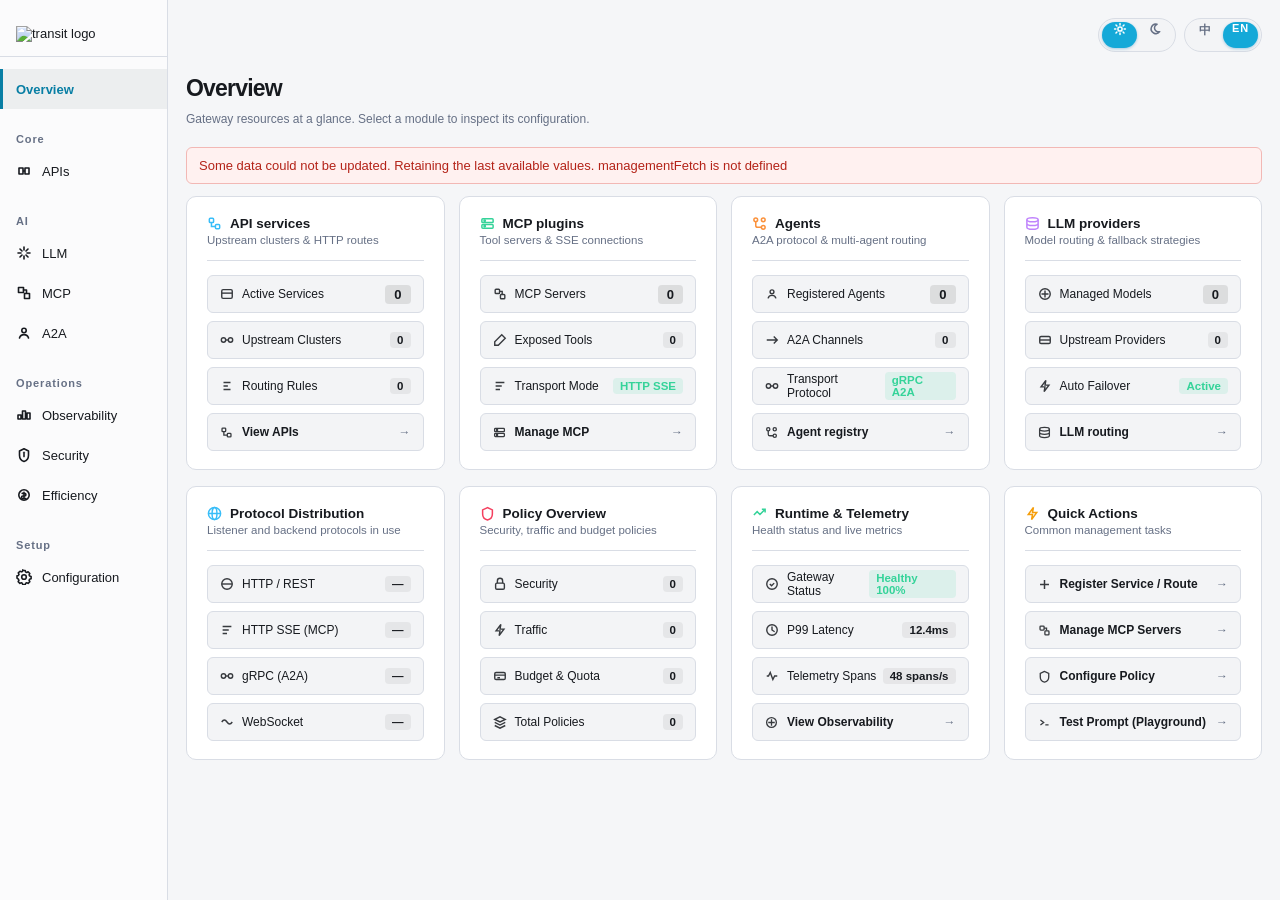
==== commit 460f879b: "Refactor and remediation design phase" ====
--- a/ui/ui.html
+++ b/ui/ui.html
@@ -3,11 +3,11 @@
 <head>
   <meta charset="utf-8">
   <meta name="viewport" content="width=device-width, initial-scale=1">
-  <link rel="icon" href="/assets/xgate-mark.svg" type="image/svg+xml">
-  <title>xDS and AI Gateway Dashboard</title>
+  <link rel="icon" href="/assets/transit-mark.svg" type="image/svg+xml">
+  <title>Transit</title>
   <script>
-    document.documentElement.dataset.theme = localStorage.getItem('xgate-theme') || localStorage.getItem('dxgate-theme') || 'light';
-    document.documentElement.lang = localStorage.getItem('xgate-lang') || localStorage.getItem('dxgate-lang') || 'en';
+    document.documentElement.dataset.theme = localStorage.getItem('transit-theme') || 'light';
+    document.documentElement.lang = localStorage.getItem('transit-lang') || 'en';
   </script>
   <style>
     :root, [data-theme="light"] {
@@ -79,13 +79,13 @@
       display: flex;
       align-items: center;
       justify-content: flex-start;
-      padding: 14px 16px 20px;
+      padding: 12px 16px 14px;
       border-bottom: 1px solid var(--line);
-      margin-bottom: 18px;
+      margin-bottom: 12px;
     }
     .brand-logo {
       display: block;
-      width: 142px;
+      width: 110px;
       max-width: 100%;
       height: auto;
     }
@@ -133,6 +133,7 @@
     .topbar {
       display: flex;
       align-items: center;
+      justify-content: flex-end;
       gap: 10px;
       margin-bottom: 16px;
     }
@@ -4711,14 +4712,14 @@
     @media (min-width: 981px) and (max-width: 1280px) {
       .shell { grid-template-columns: 168px minmax(0, 1fr); }
       main { padding: 18px; }
-      .brand-logo { width: 128px; }
+      .brand-logo { width: 94px; }
       .mcp-split-layout, .a2a-split-layout { grid-template-columns: 1fr; }
     }
     @media (max-width: 980px) {
       .shell { display: block; }
       .nav { display: flex; align-items: center; gap: 4px; position: sticky; top: 0; z-index: 30; height: 52px; padding: 0 12px; overflow-x: auto; overflow-y: hidden; white-space: nowrap; }
-      .brand { flex: 0 0 90px; padding: 0 10px 0 0; border: 0; margin: 0; }
-      .brand-logo { width: 90px; }
+      .brand { flex: 0 0 80px; padding: 0 10px 0 0; border: 0; margin: 0; }
+      .brand-logo { width: 80px; }
       .nav-group { display: flex; margin: 0; }
       .nav-label { display: none; }
       .nav button { width: auto; padding: 0 10px; height: 36px; flex-shrink: 0; border-radius: 5px; font-size: 12px; }
@@ -4748,18 +4749,19 @@
     }
   </style>
   <link rel="stylesheet" href="/assets/llm.css">
+  <link rel="stylesheet" href="/assets/configuration.css">
 </head>
 <body>
   <a class="skip-link" href="#main-content">Skip to content</a>
   <div class="shell">
     <aside class="nav">
-      <div class="brand"><img class="brand-logo" src="/assets/xgate-logo.svg?v=2" alt="xgate logo"></div>
+      <div class="brand"><img class="brand-logo" src="/assets/transit-logo.svg?v=3" alt="transit logo"></div>
       <button class="active" data-tab="overview"><span data-i18n="overview">Overview</span></button>
       <div class="nav-group">
         <div class="nav-label" data-i18n="core">Core</div>
         <button data-tab="services">
           <svg class="nav-icon" viewBox="0 0 16 16" aria-hidden="true"><path d="M3 5h4v6H3zM9 5h4v6H9zM7 8h2"/></svg>
-          <span data-i18n="services">Services</span>
+          <span data-i18n="services">APIs</span>
         </button>
       </div>
       <div class="nav-group">
@@ -4789,7 +4791,7 @@
         </button>
         <button data-tab="cost-control">
           <svg class="nav-icon" viewBox="0 0 16 16" aria-hidden="true"><circle cx="8" cy="8" r="5.2"/><path d="M8 5.2v5.6M6.2 6.4h2.4a1.3 1.3 0 0 1 0 2.6H6.8a1.3 1.3 0 0 0 0 2.6H9.8"/></svg>
-          <span data-i18n="cost-control">Cost Control</span>
+          <span data-i18n="cost-control">Efficiency</span>
         </button>
       </div>
       <div class="nav-group">
@@ -4802,7 +4804,6 @@
     </aside>
     <main id="main-content" tabindex="-1">
       <div class="topbar">
-        <input id="search-input" class="search" type="search" autocomplete="off">
         <div class="tools">
           <button id="theme-toggle" class="switch" type="button" data-on="light" aria-label="theme">
             <span class="switch-knob"></span>
@@ -4864,7 +4865,7 @@
               <button type="button" class="ov-action-btn" data-action="services">
                 <div class="ov-action-btn-left">
                   <svg width="13" height="13" viewBox="0 0 16 16" fill="none" stroke="currentColor" stroke-width="1.6"><rect x="2.5" y="2.5" width="4.5" height="4.5" rx="1"/><rect x="9" y="9" width="4.5" height="4.5" rx="1"/><path d="M4.75 7v4.25h4.25"/></svg>
-                  <span data-i18n="viewServices">View services</span>
+                  <span data-i18n="viewServices">View APIs</span>
                 </div>
                 <span class="ov-arrow">→</span>
               </button>
@@ -5856,7 +5857,7 @@
             <div class="obs-flow-node" style="border-color:color-mix(in srgb, #38bdf8 40%, var(--line))">
               <div class="obs-flow-node-role" style="color:#38bdf8">AI Gateway</div>
               <div class="obs-flow-node-name" id="flow-node-gw">Data Plane</div>
-              <div class="obs-flow-node-detail" id="flow-node-gw-sub">xgate proxy</div>
+              <div class="obs-flow-node-detail" id="flow-node-gw-sub">transit proxy</div>
             </div>
             <div class="obs-flow-arrow"><span>→</span></div>
             <div class="obs-flow-node">
@@ -5959,7 +5960,7 @@
             <div class="sec-posture-item">
               <span class="sec-posture-label">Default Policy:</span>
               <span id="sec-posture-default-badge" class="sec-default-policy-badge allow">ALLOW</span>
-              <span class="code" id="sec-posture-default-env" style="font-size:11px;color:var(--muted)">XGATE_POLICY_DEFAULT=allow</span>
+              <span class="code" id="sec-posture-default-env" style="font-size:11px;color:var(--muted)">TRANSIT_POLICY_DEFAULT=allow</span>
             </div>
             <div class="sec-posture-item">
               <span class="sec-posture-label">Identity Sources:</span>
@@ -6528,33 +6529,25 @@
         </div>
       </section>
       <section id="tab-configuration" class="hidden">
-        <div class="panel">
-          <div class="panel-head" style="display:flex;align-items:center;justify-content:space-between;">
-            <span data-i18n="configuration">Configuration</span>
-            <div style="display:flex;gap:8px;">
-              <button id="config-copy-btn" class="quiet-button" type="button">Copy JSON</button>
-            </div>
-          </div>
-          <div style="padding:16px;">
-            <pre id="config-json-viewer" style="margin:0;padding:16px;background:var(--soft);border:1px solid var(--line);border-radius:6px;font-family:ui-monospace,SFMono-Regular,Menlo,Monaco,Consolas,monospace;font-size:12px;line-height:1.6;overflow:auto;max-height:calc(100vh - 220px);color:var(--ink);white-space:pre-wrap;word-break:break-all;"></pre>
-          </div>
-        </div>
+        <div id="configuration-workspace" class="cfg-workspace"></div>
       </section>
     </main>
   </div>
   <script src="/assets/llm.js"></script>
+  <script src="/assets/configuration.js"></script>
   <script>
     const I18N = {
       en: {
         overview: 'Overview',
         core: 'Core',
+        base: 'Core',
         ai: 'AI',
         setup: 'Setup',
         configuration: 'Configuration',
         mcp: 'MCP',
         a2a: 'A2A',
         resources: 'Resources',
-        services: 'Services',
+        services: 'APIs',
         search: 'Search',
         themeLight: 'Light',
         themeDark: 'Dark',
@@ -6563,7 +6556,7 @@
         agents: 'Agents',
         llmProviders: 'LLM providers',
         overviewSubtitle: 'Monitor your gateway\'s configuration, gateway assets, and runtime status',
-        viewServices: 'View services',
+        viewServices: 'View APIs',
         manageMcp: 'Manage MCP',
         agentRegistryLink: 'Agent registry',
         llmRouting: 'LLM routing',
@@ -6630,7 +6623,7 @@
         operations: 'Operations',
         observability: 'Observability',
         security: 'Security',
-        'cost-control': 'Cost Control',
+        'cost-control': 'Efficiency',
         auth: 'Auth',
         rate: 'Rate',
         tokens: 'Tokens',
@@ -6801,8 +6794,8 @@
         topRiskTypes: 'Top Risk Types',
         securityDecisionChain: 'Security Decision Chain',
         securityEvents: 'Security Events',
-        'cost-control': 'Cost & Efficiency',
-        costControlTitle: 'Cost & Efficiency',
+        'cost-control': 'Efficiency',
+        costControlTitle: 'Efficiency',
         costSubtitle: 'Real-time spend, token & prompt cache accounting, tool efficiency, and optimization evidence',
         costBreakdown: 'Cost Breakdown',
         totalSpend: 'Total Spend (Actual)',
@@ -6815,14 +6808,15 @@
       },
       zh: {
         overview: '总览',
-        core: '基础服务',
+        core: 'Core',
+        base: 'Core',
         ai: 'AI',
         setup: 'Setup',
-        configuration: 'Configuration',
+        configuration: '配置',
         mcp: 'MCP',
         a2a: 'A2A',
         resources: '资源',
-        services: '服务',
+        services: 'APIs',
         search: '搜索',
         themeLight: '亮色',
         themeDark: '暗色',
@@ -6831,7 +6825,7 @@
         agents: '智能体',
         llmProviders: 'LLM 供应商',
         overviewSubtitle: '监控网关配置、网关资产与实时运行状态',
-        viewServices: '查看服务',
+        viewServices: '查看 APIs',
         manageMcp: '管理 MCP',
         agentRegistryLink: '智能体注册表',
         llmRouting: '模型路由',
@@ -6898,7 +6892,7 @@
         operations: '运维',
         observability: '可观测性',
         security: '安全',
-        'cost-control': '成本控制',
+        'cost-control': '效率',
         auth: '鉴权',
         rate: '限流',
         tokens: 'Token',
@@ -7069,8 +7063,8 @@
         topRiskTypes: '高危风险分布',
         securityDecisionChain: '安全决策链路',
         securityEvents: '安全风险事件',
-        'cost-control': '成本与效率',
-        costControlTitle: '成本与效率',
+        'cost-control': '效率',
+        costControlTitle: '效率',
         costSubtitle: '实时费用、Token与缓存账本、执行效率与优化节省证据',
         costBreakdown: '成本分摊明细',
         totalSpend: '总支出 (实际)',
@@ -7101,10 +7095,10 @@
       costRoute: 'all-routes',
       costModelFilter: 'all-models',
       costSelectedEventId: null,
-      country: localStorage.getItem('xgate-country') || localStorage.getItem('dxgate-country') || 'United States',
-      model: localStorage.getItem('xgate-model') || localStorage.getItem('dxgate-model') || 'all',
-      billing: localStorage.getItem('xgate-billing') || localStorage.getItem('dxgate-billing') || 'subscription',
-      family: localStorage.getItem('xgate-family') || localStorage.getItem('dxgate-family') || 'chatgpt'
+      country: localStorage.getItem('transit-country') || 'United States',
+      model: localStorage.getItem('transit-model') || 'all',
+      billing: localStorage.getItem('transit-billing') || 'subscription',
+      family: localStorage.getItem('transit-family') || 'chatgpt'
     };
 
     function t(key) {
@@ -7199,8 +7193,6 @@
       notice.textContent = aiPage
         ? uiText('Configuration view · Unreported metrics are shown as “—”. Runtime controls are not connected.', '配置视图 · 未上报的指标显示为「—」，运行控制尚未接入。')
         : uiText('Decision-derived view · The displayed spans are estimated from security decisions, not measured distributed traces.', '决策记录视图 · 当前 Span 由安全决策耗时估算，并非实测的分布式追踪。');
-      $('search-input').placeholder = uiText('Filter this page…  ⌘ K', '筛选当前页面…  ⌘ K');
-      $('search-input').setAttribute('aria-label', uiText('Filter this page', '筛选当前页面'));
     }
 
     function applyPageFilter() {
@@ -7212,7 +7204,7 @@
       const q = state.query.trim().toLowerCase();
       let matches = 0;
       items.forEach(el => {
-        const matched = !q || el.textContent.toLowerCase().includes(q);
+        const matched = !q || (el.textContent + ' ' + (el.dataset.search || '')).toLowerCase().includes(q);
         el.classList.toggle('ui-search-hidden', !matched);
         if (matched) matches++;
       });
@@ -7618,7 +7610,7 @@
         '</tr></thead>';
 
       if (filtered.length === 0) {
-        sTable.innerHTML = head + '<tbody><tr><td colspan="7" style="text-align:center;padding:24px;color:var(--muted)">No matching core services found</td></tr></tbody>';
+        sTable.innerHTML = head + '<tbody><tr><td colspan="7" style="text-align:center;padding:24px;color:var(--muted)">No matching APIs found</td></tr></tbody>';
         return;
       }
 
@@ -8005,15 +7997,7 @@
     }
 
     function renderConfiguration() {
-      const viewer = $('config-json-viewer');
-      if (!viewer) return;
-      const config = state.config || {};
-      viewer.textContent = JSON.stringify(config, null, 2);
-      const copyBtn = $('config-copy-btn');
-      if (copyBtn) {
-        copyBtn.textContent = uiText('Copy JSON', '复制 JSON');
-        copyBtn.onclick = () => copyText(JSON.stringify(config, null, 2));
-      }
+      renderConfigurationPage();
     }
 
     function render() {
@@ -9120,11 +9104,11 @@
         if (defaultMode === 'deny') {
           badgeElem.className = 'sec-default-policy-badge deny';
           badgeElem.textContent = 'DENY';
-          envElem.textContent = 'XGATE_POLICY_DEFAULT=deny';
+          envElem.textContent = 'TRANSIT_POLICY_DEFAULT=deny';
         } else if (defaultMode === 'allow') {
           badgeElem.className = 'sec-default-policy-badge allow';
           badgeElem.textContent = 'ALLOW';
-          envElem.textContent = 'XGATE_POLICY_DEFAULT=allow';
+          envElem.textContent = 'TRANSIT_POLICY_DEFAULT=allow';
         } else {
           badgeElem.className = 'status-pill unknown';
           badgeElem.textContent = '—';
@@ -9943,8 +9927,8 @@
           familySelect.addEventListener('change', () => {
             state.family = familySelect.value;
             state.model = 'all';
-            localStorage.setItem('xgate-family', state.family);
-            localStorage.setItem('xgate-model', 'all');
+            localStorage.setItem('transit-family', state.family);
+            localStorage.setItem('transit-model', 'all');
             load();
           });
         }
@@ -9964,7 +9948,7 @@
           modelSelect.dataset.ready = '1';
           modelSelect.addEventListener('change', () => {
             state.model = modelSelect.value;
-            localStorage.setItem('xgate-model', state.model);
+            localStorage.setItem('transit-model', state.model);
             load();
           });
         }
@@ -9983,7 +9967,7 @@
           billingSelect.dataset.ready = '1';
           billingSelect.addEventListener('change', () => {
             state.billing = billingSelect.value;
-            localStorage.setItem('xgate-billing', state.billing);
+            localStorage.setItem('transit-billing', state.billing);
             load();
           });
         }
@@ -10005,7 +9989,7 @@
         select.dataset.ready = '1';
         select.addEventListener('change', () => {
           state.country = select.value;
-          localStorage.setItem('xgate-country', state.country);
+          localStorage.setItem('transit-country', state.country);
           load();
         });
       } else if (select && cost.fx_country && select.value !== cost.fx_country) {
@@ -10108,12 +10092,12 @@
     function applyChrome() {
       document.documentElement.dataset.theme = state.theme;
       document.documentElement.lang = state.lang;
-      localStorage.setItem('xgate-theme', state.theme);
-      localStorage.setItem('xgate-lang', state.lang);
+      localStorage.setItem('transit-theme', state.theme);
+      localStorage.setItem('transit-lang', state.lang);
       document.querySelectorAll('[data-i18n]').forEach((el) => {
         el.textContent = t(el.dataset.i18n);
       });
-      $('search-input').placeholder = t('search');
+      if ($('search-input')) $('search-input').placeholder = t('search');
       $('theme-toggle').dataset.on = state.theme;
       $('theme-toggle').setAttribute('aria-label', state.theme === 'dark' ? t('themeLight') : t('themeDark'));
       $('lang-toggle').dataset.on = state.lang;
@@ -10130,7 +10114,7 @@
         state.queries[state.tab] = state.query;
         state.tab = button.dataset.tab;
         state.query = state.queries[state.tab] || '';
-        $('search-input').value = state.query;
+        if ($('search-input')) $('search-input').value = state.query;
         document.querySelectorAll('.nav button').forEach((b) => {
           b.classList.toggle('active', b === button);
           if (b === button) b.setAttribute('aria-current', 'page');
@@ -10152,10 +10136,10 @@
       const requestedTab = state.tab;
       updatePageChrome();
       try {
-        const country = encodeURIComponent(state.country || localStorage.getItem('xgate-country') || localStorage.getItem('dxgate-country') || 'United States');
-        const family = encodeURIComponent(state.family || localStorage.getItem('xgate-family') || localStorage.getItem('dxgate-family') || 'chatgpt');
-        const model = encodeURIComponent(state.model || localStorage.getItem('xgate-model') || localStorage.getItem('dxgate-model') || 'all');
-        const billing = encodeURIComponent(state.billing || localStorage.getItem('xgate-billing') || localStorage.getItem('dxgate-billing') || 'subscription');
+        const country = encodeURIComponent(state.country || localStorage.getItem('transit-country') || 'United States');
+        const family = encodeURIComponent(state.family || localStorage.getItem('transit-family') || 'chatgpt');
+        const model = encodeURIComponent(state.model || localStorage.getItem('transit-model') || 'all');
+        const billing = encodeURIComponent(state.billing || localStorage.getItem('transit-billing') || 'subscription');
         const endpoints = [{ key: 'config', url: '/debug/config' }];
         if (state.tab === 'llm') endpoints.push({ key: 'llmData', url: '/debug/llm' });
         if (state.tab === 'cost-control') endpoints.push({ key: 'cost', url: '/debug/cost?country=' + country + '&family=' + family + '&model=' + model + '&billing=' + billing });
@@ -10166,7 +10150,7 @@
           { key: 'secEvents', url: '/debug/security/events' },
           { key: 'secIdentities', url: '/debug/security/identities' });
         const results = await Promise.allSettled(endpoints.map(async item => {
-          const response = await fetch(item.url, { cache: 'no-store', signal: AbortSignal.timeout(8000) });
+          const response = await managementFetch(item.url, { cache: 'no-store', signal: AbortSignal.timeout(8000) });
           if (!response.ok) throw new Error(item.url.split('?')[0] + ' returned ' + response.status);
           return response.json();
         }));
@@ -10235,10 +10219,12 @@
     document.querySelectorAll('.nav button').forEach((button) => {
       button.addEventListener('click', () => setTab(button.dataset.tab));
     });
-    $('search-input').addEventListener('input', (event) => {
-      state.query = event.target.value;
-      applyPageFilter();
-    });
+    if ($('search-input')) {
+      $('search-input').addEventListener('input', (event) => {
+        state.query = event.target.value;
+        applyPageFilter();
+      });
+    }
     $('theme-toggle').addEventListener('click', () => {
       state.theme = state.theme === 'dark' ? 'light' : 'dark';
       applyChrome();
@@ -10272,10 +10258,12 @@
         else if (!event.shiftKey && document.activeElement === last) { event.preventDefault(); first.focus(); }
       }
       if ((event.metaKey || event.ctrlKey) && event.key.toLowerCase() === 'k') {
-        event.preventDefault();
-        if (drawer) return;
-        $('search-input').focus();
-        $('search-input').select();
+        const si = $('search-input');
+        if (si && !drawer) {
+          event.preventDefault();
+          si.focus();
+          si.select();
+        }
       } else if (event.key === 'Escape') {
         closeDrawers();
         if ($('ui-toast')) $('ui-toast').classList.add('hidden');
